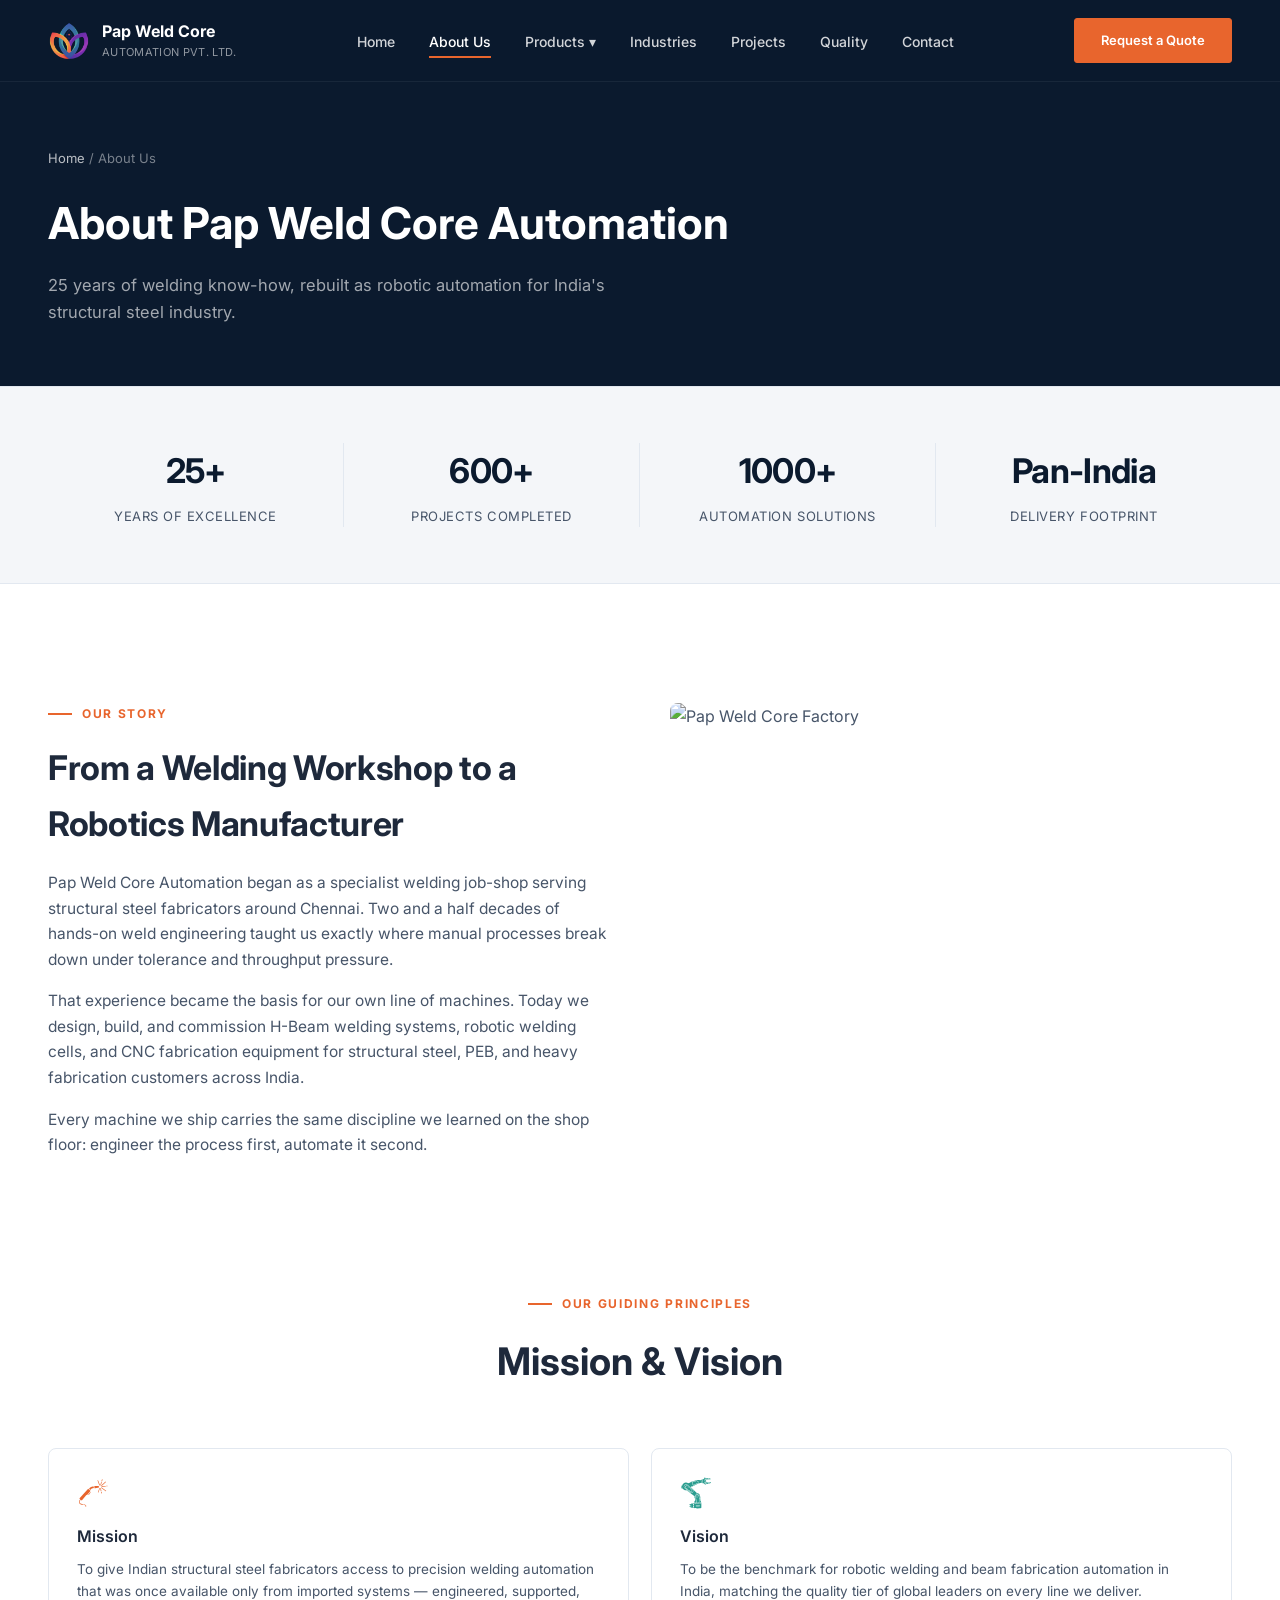
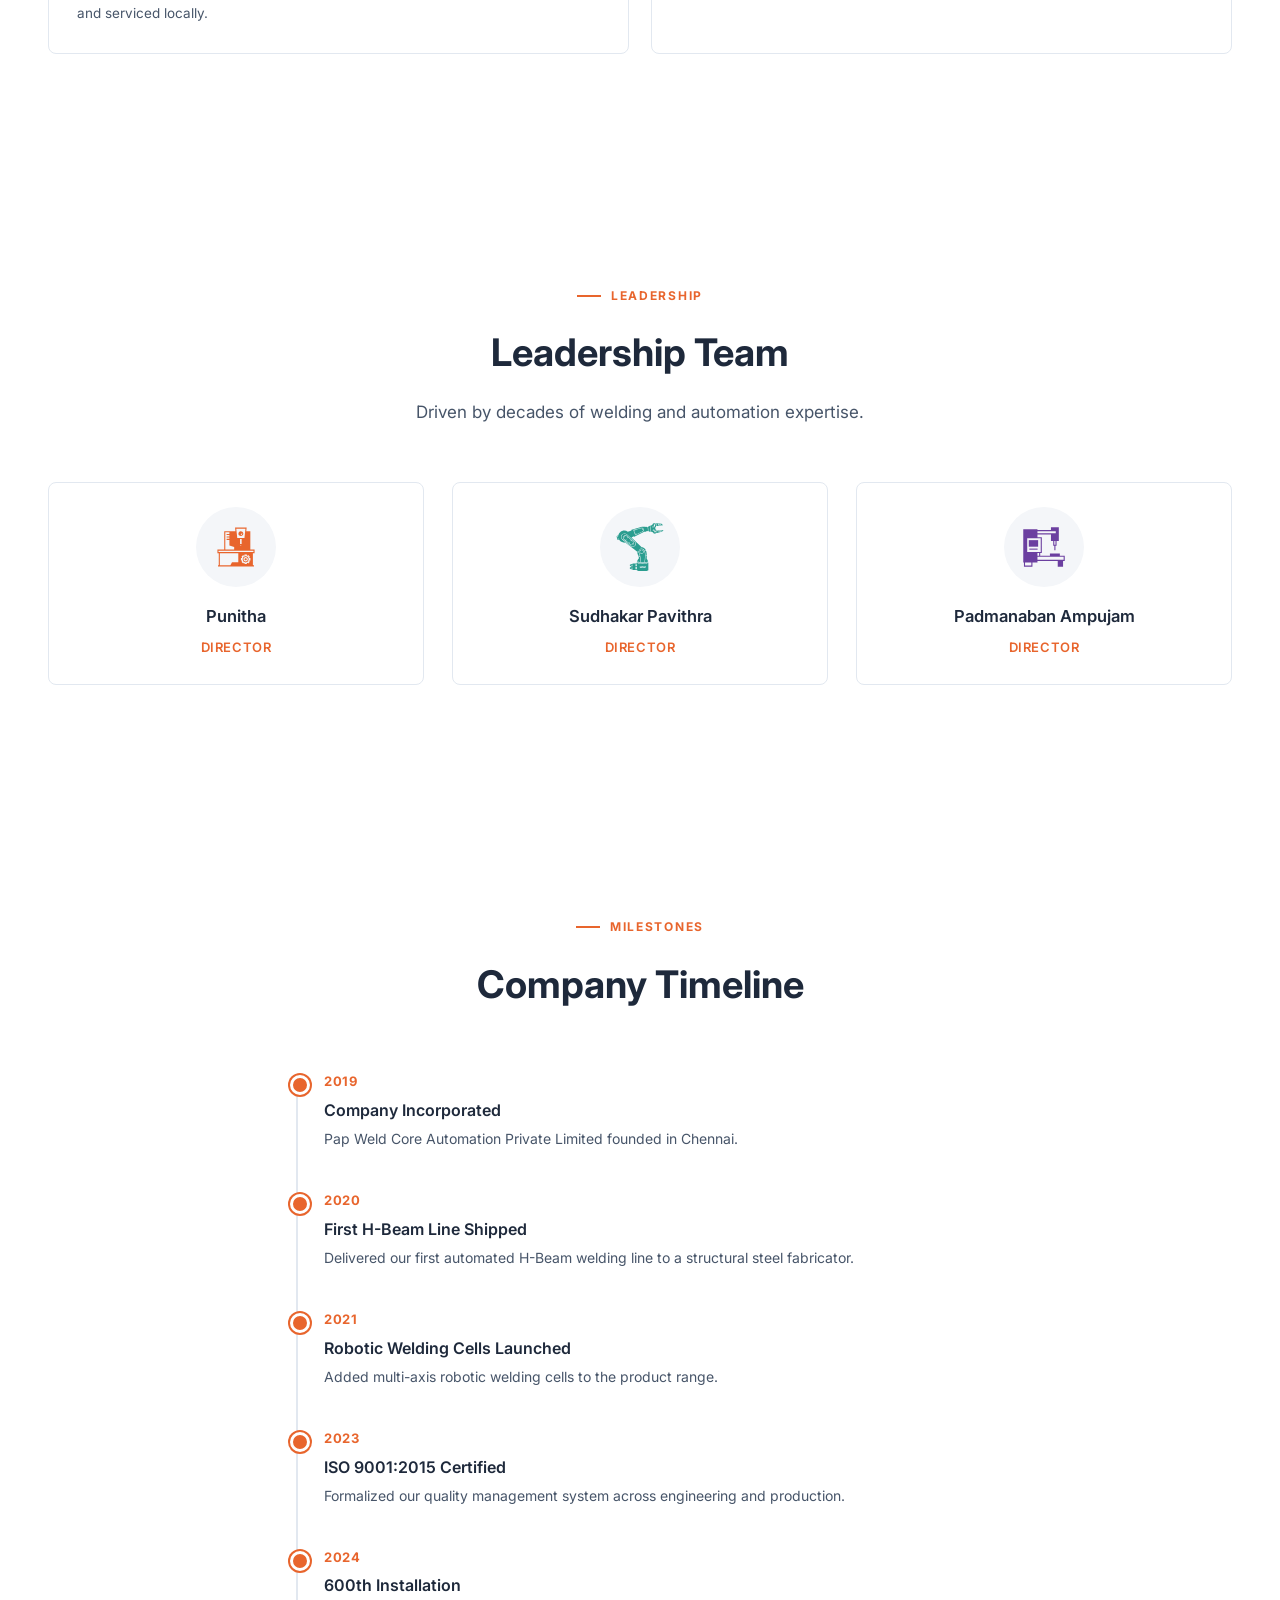
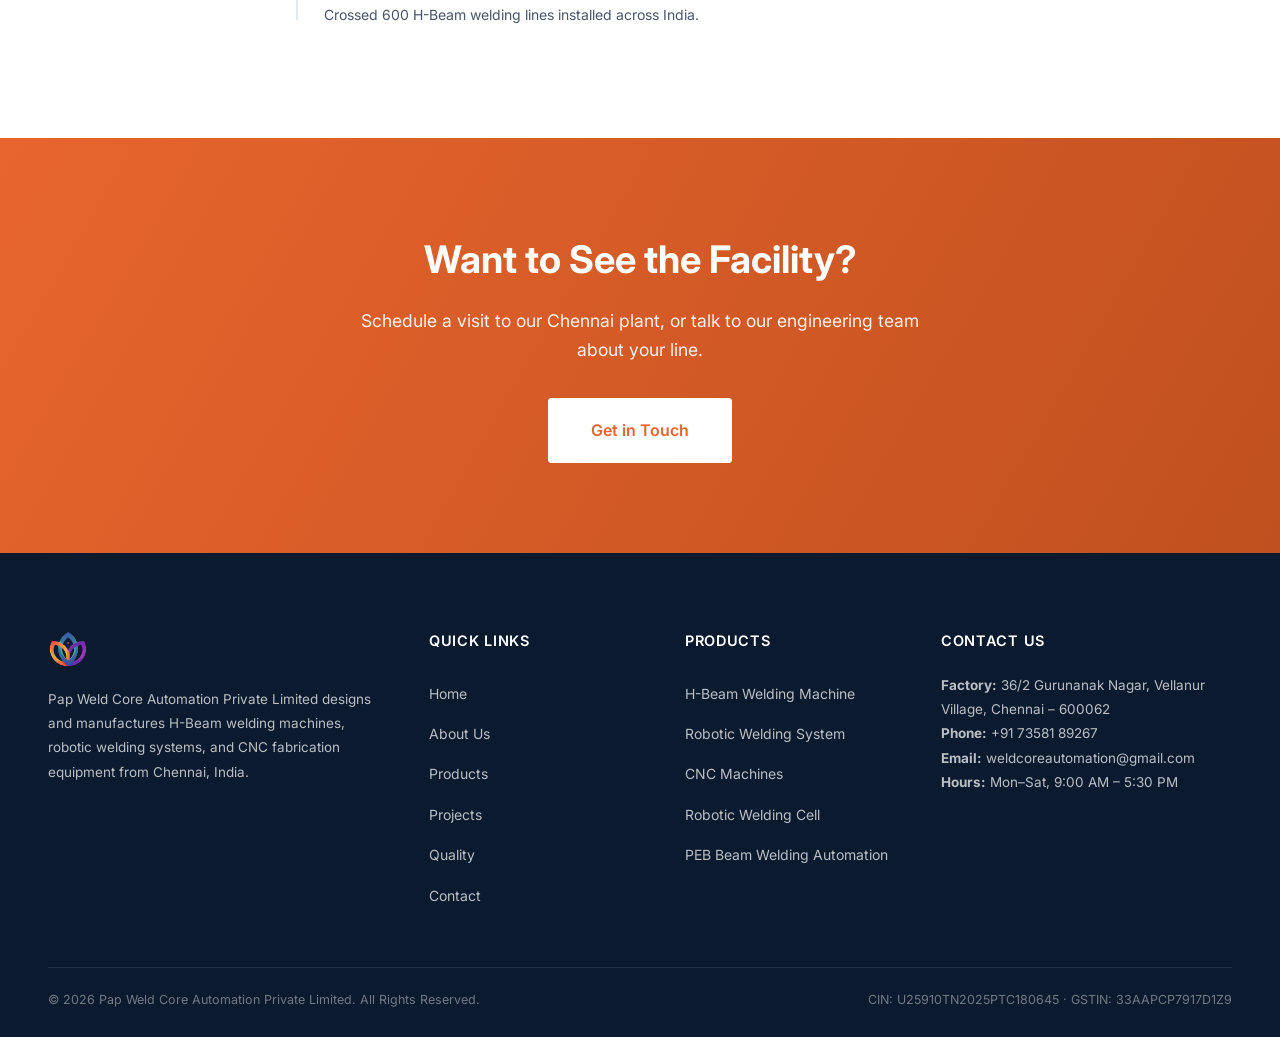
==== about.html @ 484a1bdd "Add files via upload" ====
<!DOCTYPE html>
<html lang="en">
<head>
    <meta charset="UTF-8">
    <meta name="viewport" content="width=device-width, initial-scale=1.0">
    <title>About Us | Pap Weld Core Automation</title>
    <meta name="description" content="25+ years of welding and automation engineering. Learn about Pap Weld Core Automation's story, leadership, and manufacturing facility in Chennai.">
    <link rel="icon" type="image/x-icon" href="images/favicon/favicon.ico">
    <link rel="stylesheet" href="css/style.css">
    <link rel="preconnect" href="https://fonts.googleapis.com">
    <link rel="preconnect" href="https://fonts.gstatic.com" crossorigin>
    <link href="https://fonts.googleapis.com/css2?family=Inter:wght@400;500;600;700;800&amp;display=swap" rel="stylesheet">
</head>
<body>

<!-- ===== HEADER ===== -->
<header id="header" class="header">
    <div class="container header-wrapper">
        <a href="index.html" class="logo">
            <img src="images/logo/logo-main.png" alt="Pap Weld Core Automation">
            <span class="logo-text">
                <span class="name">Pap Weld Core</span>
                <span class="sub">AUTOMATION PVT. LTD.</span>
            </span>
        </a>
        <nav class="nav">
            <ul class="nav-list">
                <li><a href="index.html" class="nav-link">Home</a></li>
                <li><a href="about.html" class="nav-link active">About Us</a></li>
                <li class="dropdown">
                    <a href="products.html" class="nav-link">Products ▾</a>
                    <ul class="dropdown-menu">
                        <li><a href="products.html#h-beam">H-Beam Welding Machine</a></li>
                        <li><a href="products.html#robotic">Robotic Welding System</a></li>
                        <li><a href="products.html#cnc">CNC Machines</a></li>
                        <li><a href="products.html#robotic-cell">Robotic Welding Cell</a></li>
                        <li><a href="products.html#peb">PEB Beam Welding Automation</a></li>
                        <li><a href="products.html#drilling">CNC Plate Drilling Machine</a></li>
                        <li><a href="products.html#beam-line">Beam Welding Line</a></li>
                    </ul>
                </li>
                <li><a href="industries.html" class="nav-link">Industries</a></li>
                <li><a href="projects.html" class="nav-link">Projects</a></li>
                <li><a href="quality.html" class="nav-link">Quality</a></li>
                <li><a href="contact.html" class="nav-link">Contact</a></li>
            </ul>
        </nav>
        <div class="header-cta">
            <a href="contact.html" class="btn btn-primary">Request a Quote</a>
        </div>
        <button class="hamburger" id="hamburger" aria-label="Toggle menu">
            <span></span><span></span><span></span>
        </button>
    </div>
</header>

<!-- ===== PAGE HEADER ===== -->
<section class="page-header">
    <div class="container">
        <div class="breadcrumb"><a href="index.html">Home</a> / About Us</div>
        <h1>About Pap Weld Core Automation</h1>
        <p>25 years of welding know-how, rebuilt as robotic automation for India's structural steel industry.</p>
    </div>
</section>

<!-- ===== STAT STRIP ===== -->
<section class="stat-strip">
    <div class="container stat-strip-grid">
        <div class="stat-strip-item">
            <div class="num"><span data-count="25" data-suffix="+">0</span></div>
            <div class="lbl">Years of Excellence</div>
        </div>
        <div class="stat-strip-item">
            <div class="num"><span data-count="600" data-suffix="+">0</span></div>
            <div class="lbl">Projects Completed</div>
        </div>
        <div class="stat-strip-item">
            <div class="num"><span data-count="1000" data-suffix="+">0</span></div>
            <div class="lbl">Automation Solutions</div>
        </div>
        <div class="stat-strip-item">
            <div class="num">Pan-India</div>
            <div class="lbl">Delivery Footprint</div>
        </div>
    </div>
</section>

<!-- ===== OUR STORY ===== -->
<section class="difference" style="padding-bottom:0;">
    <div class="container story-wrapper">
        <div class="story-content">
            <div class="eyebrow">Our Story</div>
            <h2>From a Welding Workshop to a Robotics Manufacturer</h2>
            <p>Pap Weld Core Automation began as a specialist welding job-shop serving structural steel fabricators around Chennai. Two and a half decades of hands-on weld engineering taught us exactly where manual processes break down under tolerance and throughput pressure.</p>
            <p>That experience became the basis for our own line of machines. Today we design, build, and commission H-Beam welding systems, robotic welding cells, and CNC fabrication equipment for structural steel, PEB, and heavy fabrication customers across India.</p>
            <p>Every machine we ship carries the same discipline we learned on the shop floor: engineer the process first, automate it second.</p>
        </div>
        <div class="story-visual">
            <img src="images/banners/factory-image.jpg" alt="Pap Weld Core Factory" loading="lazy">
        </div>
    </div>
</section>

<!-- ===== MISSION & VISION ===== -->
<section class="difference">
    <div class="container">
        <div class="section-header center">
            <div class="eyebrow" style="justify-content:center;">Our Guiding Principles</div>
            <h2 class="section-title">Mission &amp; Vision</h2>
        </div>
        <div class="mv-grid">
            <div class="mv-card">
                <span class="icon--welding" style="color:var(--orange); width:32px; height:32px; display:block; margin-bottom:14px;"></span>
                <h4>Mission</h4>
                <p>To give Indian structural steel fabricators access to precision welding automation that was once available only from imported systems — engineered, supported, and serviced locally.</p>
            </div>
            <div class="mv-card">
                <span class="icon--robotic" style="color:var(--teal); width:32px; height:32px; display:block; margin-bottom:14px;"></span>
                <h4>Vision</h4>
                <p>To be the benchmark for robotic welding and beam fabrication automation in India, matching the quality tier of global leaders on every line we deliver.</p>
            </div>
        </div>
    </div>
</section>

<!-- ===== LEADERSHIP TEAM ===== -->
<section class="capabilities" style="background:var(--white);">
    <div class="container">
        <div class="section-header center">
            <div class="eyebrow" style="justify-content:center;">Leadership</div>
            <h2 class="section-title">Leadership Team</h2>
            <p class="section-subtitle">Driven by decades of welding and automation expertise.</p>
        </div>
        <div class="team-grid">
            <div class="team-card">
                <div class="team-avatar">
                    <span class="icon--fabrication" style="color:var(--orange); width:50px; height:50px;"></span>
                </div>
                <h4>Punitha</h4>
                <span>Director</span>
            </div>
            <div class="team-card">
                <div class="team-avatar">
                    <span class="icon--robotic" style="color:var(--teal); width:50px; height:50px;"></span>
                </div>
                <h4>Sudhakar Pavithra</h4>
                <span>Director</span>
            </div>
            <div class="team-card">
                <div class="team-avatar">
                    <span class="icon--cnc" style="color:var(--amethyst); width:50px; height:50px;"></span>
                </div>
                <h4>Padmanaban Ampujam</h4>
                <span>Director</span>
            </div>
        </div>
    </div>
</section>

<!-- ===== TIMELINE ===== -->
<section class="difference">
    <div class="container">
        <div class="section-header center">
            <div class="eyebrow" style="justify-content:center;">Milestones</div>
            <h2 class="section-title">Company Timeline</h2>
        </div>
        <div class="timeline">
            <div class="timeline-item">
                <div class="year">2019</div>
                <h4>Company Incorporated</h4>
                <p>Pap Weld Core Automation Private Limited founded in Chennai.</p>
            </div>
            <div class="timeline-item">
                <div class="year">2020</div>
                <h4>First H-Beam Line Shipped</h4>
                <p>Delivered our first automated H-Beam welding line to a structural steel fabricator.</p>
            </div>
            <div class="timeline-item">
                <div class="year">2021</div>
                <h4>Robotic Welding Cells Launched</h4>
                <p>Added multi-axis robotic welding cells to the product range.</p>
            </div>
            <div class="timeline-item">
                <div class="year">2023</div>
                <h4>ISO 9001:2015 Certified</h4>
                <p>Formalized our quality management system across engineering and production.</p>
            </div>
            <div class="timeline-item">
                <div class="year">2024</div>
                <h4>600th Installation</h4>
                <p>Crossed 600 H-Beam welding lines installed across India.</p>
            </div>
        </div>
    </div>
</section>

<!-- ===== CTA / RFQ ===== -->
<section class="rfq-cta">
    <div class="container">
        <h2>Want to See the Facility?</h2>
        <p>Schedule a visit to our Chennai plant, or talk to our engineering team about your line.</p>
        <a href="contact.html" class="btn btn-primary btn-large">Get in Touch</a>
    </div>
</section>

<!-- ===== FOOTER ===== -->
<footer class="footer">
    <div class="container">
        <div class="footer-grid">
            <div class="footer-col">
                <a href="index.html" class="logo">
                    <img src="images/logo/logo-white.png" alt="Pap Weld Core Automation">
                </a>
                <p>Pap Weld Core Automation Private Limited designs and manufactures H-Beam welding machines, robotic welding systems, and CNC fabrication equipment from Chennai, India.</p>
            </div>
            <div class="footer-col">
                <h4>Quick Links</h4>
                <ul>
                    <li><a href="index.html">Home</a></li>
                    <li><a href="about.html">About Us</a></li>
                    <li><a href="products.html">Products</a></li>
                    <li><a href="projects.html">Projects</a></li>
                    <li><a href="quality.html">Quality</a></li>
                    <li><a href="contact.html">Contact</a></li>
                </ul>
            </div>
            <div class="footer-col">
                <h4>Products</h4>
                <ul>
                    <li><a href="products.html#h-beam">H-Beam Welding Machine</a></li>
                    <li><a href="products.html#robotic">Robotic Welding System</a></li>
                    <li><a href="products.html#cnc">CNC Machines</a></li>
                    <li><a href="products.html#robotic-cell">Robotic Welding Cell</a></li>
                    <li><a href="products.html#peb">PEB Beam Welding Automation</a></li>
                </ul>
            </div>
            <div class="footer-col">
                <h4>Contact Us</h4>
                <p><strong>Factory:</strong> 36/2 Gurunanak Nagar, Vellanur Village, Chennai – 600062</p>
                <p><strong>Phone:</strong> <a href="tel:+917358189267">+91 73581 89267</a></p>
                <p><strong>Email:</strong> <a href="mailto:weldcoreautomation@gmail.com">weldcoreautomation@gmail.com</a></p>
                <p><strong>Hours:</strong> Mon–Sat, 9:00 AM – 5:30 PM</p>
            </div>
        </div>
        <div class="footer-bottom">
            <p>© 2026 Pap Weld Core Automation Private Limited. All Rights Reserved.</p>
            <p>CIN: U25910TN2025PTC180645 · GSTIN: 33AAPCP7917D1Z9</p>
        </div>
    </div>
</footer>

<script src="js/main.js"></script>
</body>
</html>
---- css/style.css ----
/* ================================================================
   PAP WELD CORE AUTOMATION — BRAND STYLESHEET
   Palette: Deep Industrial Navy / Trust Blue / Arc Flame Orange /
            Precision Teal / Royal Amethyst
   ================================================================ */

* { margin: 0; padding: 0; box-sizing: border-box; }

:root {
    --navy:        #0B1A2E;
    --navy-2:      #0F2340;
    --blue:        #1A4A8C;
    --orange:      #E8652D;
    --orange-dim:  #C0501F;
    --teal:        #2A9D8F;
    --amethyst:    #6B3FA0;

    --white:       #FFFFFF;
    --gray-light:  #F4F6F9;
    --gray:        #475569;
    --gray-dark:   #1E293B;
    --border:      #E2E8F0;

    --font: 'Inter', -apple-system, sans-serif;
    --container: 1240px;
    --section-y: 112px;

    --shadow-sm: 0 2px 10px rgba(11,26,46,0.06);
    --shadow-md: 0 16px 48px rgba(11,26,46,0.10);
    --shadow-lg: 0 30px 80px rgba(11,26,46,0.20);

    --ease: cubic-bezier(.22,.61,.36,1);
}

html { scroll-behavior: smooth; scroll-padding-top: 100px; }

body {
    font-family: var(--font);
    color: var(--gray);
    background: var(--white);
    line-height: 1.65;
    -webkit-font-smoothing: antialiased;
}

a { text-decoration: none; color: inherit; }
ul { list-style: none; }
img { max-width: 100%; height: auto; display: block; }
button { font-family: inherit; }

.container { max-width: var(--container); margin: 0 auto; padding: 0 28px; }

/* ----- EYEBROW ----- */
.eyebrow {
    display: inline-flex;
    align-items: center;
    gap: 10px;
    font-size: 12px;
    font-weight: 700;
    letter-spacing: 0.14em;
    text-transform: uppercase;
    color: var(--orange);
    margin-bottom: 16px;
}
.eyebrow::before {
    content: '';
    width: 24px;
    height: 2px;
    background: var(--orange);
}

/* ----- BUTTONS ----- */
.btn {
    display: inline-flex;
    align-items: center;
    justify-content: center;
    gap: 8px;
    padding: 15px 34px;
    border-radius: 3px;
    font-weight: 600;
    font-size: 14.5px;
    cursor: pointer;
    transition: all .25s var(--ease);
    text-align: center;
    border: 1.5px solid transparent;
    white-space: nowrap;
}
.btn-primary { background: var(--orange); color: var(--white); border-color: var(--orange); }
.btn-primary:hover { background: var(--orange-dim); border-color: var(--orange-dim); }

.btn-secondary { background: transparent; color: var(--white); border-color: rgba(255,255,255,0.4); }
.btn-secondary:hover { background: rgba(255,255,255,0.08); border-color: var(--white); }

.btn-outline { background: transparent; color: var(--blue); border-color: var(--border); }
.btn-outline:hover { border-color: var(--blue); background: var(--gray-light); }

.btn-large { padding: 18px 42px; font-size: 16px; }
.btn-small { padding: 10px 22px; font-size: 13px; }

/* ----- HEADER ----- */
.header {
    background: rgba(11,26,46,0.92);
    backdrop-filter: blur(10px);
    padding: 18px 0;
    position: fixed;
    top: 0; left: 0; right: 0;
    z-index: 1000;
    transition: all .3s var(--ease);
    border-bottom: 1px solid rgba(255,255,255,0.06);
}
.header.scrolled { padding: 11px 0; box-shadow: 0 6px 30px rgba(0,0,0,0.28); }

.header-wrapper { display: flex; align-items: center; justify-content: space-between; gap: 24px; }

.logo { display: flex; align-items: center; gap: 12px; }
.logo img { height: 42px; width: auto; }
.logo-text { color: var(--white); line-height: 1.2; }
.logo-text .name { font-weight: 700; font-size: 16px; display: block; }
.logo-text .sub { font-size: 11px; color: rgba(255,255,255,0.55); letter-spacing: .03em; }

.nav-list { display: flex; align-items: center; gap: 34px; }
.nav-link {
    color: rgba(255,255,255,0.82);
    font-weight: 500;
    font-size: 14px;
    padding: 6px 0;
    position: relative;
    transition: color .25s ease;
}
.nav-link:hover, .nav-link.active { color: var(--white); }
.nav-link::after {
    content: '';
    position: absolute; bottom: -2px; left: 0;
    width: 0; height: 2px;
    background: var(--orange);
    transition: width .25s var(--ease);
}
.nav-link:hover::after, .nav-link.active::after { width: 100%; }

.dropdown { position: relative; }
.dropdown-menu {
    position: absolute; top: calc(100% + 14px); left: -18px;
    background: var(--white);
    padding: 10px 0;
    min-width: 250px;
    border-radius: 6px;
    box-shadow: var(--shadow-lg);
    opacity: 0; visibility: hidden; transform: translateY(8px);
    transition: all .25s var(--ease);
}
.dropdown:hover .dropdown-menu { opacity: 1; visibility: visible; transform: translateY(0); }
.dropdown-menu li a {
    display: block; padding: 10px 22px;
    color: var(--gray-dark); font-size: 14px; font-weight: 500;
    transition: all .2s ease;
    border-left: 2px solid transparent;
}
.dropdown-menu li a:hover { background: var(--gray-light); color: var(--blue); border-left-color: var(--orange); }

.header-cta .btn { padding: 11px 26px; font-size: 13px; }

.hamburger {
    display: none; flex-direction: column; gap: 5px;
    background: none; border: none; cursor: pointer; padding: 5px;
}
.hamburger span { display: block; width: 24px; height: 2px; background: var(--white); transition: all .3s ease; }
.hamburger.active span:nth-child(1) { transform: rotate(45deg) translate(5px, 6px); }
.hamburger.active span:nth-child(2) { opacity: 0; }
.hamburger.active span:nth-child(3) { transform: rotate(-45deg) translate(5px, -6px); }

/* ----- HERO ----- */
.hero {
    background: var(--navy);
    padding: 168px 0 100px;
    position: relative;
    overflow: hidden;
    isolation: isolate;
}
.hero::before {
    content: '';
    position: absolute;
    top: -20%; right: -8%;
    width: 720px; height: 720px;
    background: radial-gradient(circle, rgba(232,101,45,0.30) 0%, rgba(232,101,45,0.08) 40%, transparent 70%);
    z-index: -1;
    pointer-events: none;
}
.hero-wrapper { display: grid; grid-template-columns: 1.05fr 0.95fr; gap: 70px; align-items: center; }

.hero-title {
    font-size: 56px;
    font-weight: 700;
    color: var(--white);
    line-height: 1.08;
    margin-bottom: 24px;
}
.hero-title .highlight { color: var(--orange); }
.hero-subtitle {
    font-size: 18.5px;
    color: rgba(255,255,255,0.72);
    margin-bottom: 36px;
    max-width: 500px;
}
.hero-buttons { display: flex; gap: 16px; margin-bottom: 56px; flex-wrap: wrap; }

.hero-image img {
    border-radius: 8px;
    width: 100%;
    height: auto;
    object-fit: cover;
}

.trust-badges { display: flex; gap: 0; border-top: 1px solid rgba(255,255,255,0.12); padding-top: 32px; flex-wrap: wrap; }
.trust-item { padding-right: 40px; margin-right: 40px; border-right: 1px solid rgba(255,255,255,0.12); }
.trust-item:last-child { border-right: none; margin-right: 0; padding-right: 0; }
.trust-number { display: block; font-size: 32px; font-weight: 700; color: var(--white); }
.trust-label { font-size: 12.5px; color: rgba(255,255,255,0.5); text-transform: uppercase; letter-spacing: .05em; }

/* ----- SECTION HEADER ----- */
.section-header { max-width: 640px; margin-bottom: 56px; }
.section-header.center { margin-left: auto; margin-right: auto; text-align: center; }
.section-title { font-size: 38px; font-weight: 700; color: var(--gray-dark); margin-bottom: 14px; }
.section-subtitle { font-size: 17px; color: var(--gray); }

/* ----- CAPABILITIES ----- */
.capabilities { padding: var(--section-y) 0; background: var(--gray-light); }
.capabilities-grid { display: grid; grid-template-columns: repeat(4, 1fr); gap: 24px; }
.capability-card {
    background: var(--white);
    padding: 34px 28px;
    border-radius: 6px;
    border: 1px solid var(--border);
    border-top: 3px solid transparent;
    transition: all .3s var(--ease);
}
.capability-card:nth-child(1) { border-top-color: var(--orange); }
.capability-card:nth-child(2) { border-top-color: var(--teal); }
.capability-card:nth-child(3) { border-top-color: var(--blue); }
.capability-card:nth-child(4) { border-top-color: var(--amethyst); }
.capability-card:hover { transform: translateY(-6px); box-shadow: var(--shadow-md); }
.capability-icon {
    width: 52px; height: 52px; margin-bottom: 22px;
    display: flex; align-items: center; justify-content: center;
}
.capability-icon img { width: 35px; height: 35px; }
.capability-card h3 { font-size: 18px; color: var(--gray-dark); margin-bottom: 10px; font-weight: 600; }
.capability-card p { font-size: 14.5px; color: var(--gray); margin-bottom: 18px; }
.link-arrow { color: var(--blue); font-weight: 600; font-size: 13.5px; transition: gap .2s ease, color .2s ease; display: inline-flex; align-items: center; gap: 6px; }
.link-arrow:hover { color: var(--orange); gap: 10px; }

/* ----- DIFFERENCE ----- */
.difference { padding: var(--section-y) 0; }
.difference-wrapper { display: grid; grid-template-columns: 0.95fr 1.05fr; gap: 74px; align-items: center; }
.difference-content h2 { font-size: 38px; color: var(--gray-dark); margin-bottom: 18px; font-weight: 700; }
.difference-content > p { font-size: 16.5px; color: var(--gray); margin-bottom: 30px; }
.difference-image img { border-radius: 8px; width: 100%; height: auto; }
.difference-list { margin-bottom: 25px; }
.difference-list li { padding: 8px 0; font-size: 15px; color: var(--gray-dark); }

/* ----- PROCESS ----- */
.process { padding: var(--section-y) 0; background: var(--navy); }
.process .section-title { color: var(--white); }
.process .section-subtitle { color: rgba(255,255,255,0.6); }
.process-timeline { display: grid; grid-template-columns: repeat(6, 1fr); gap: 18px; margin-top: 20px; }
.process-step { text-align: center; position: relative; background: rgba(255,255,255,0.04); padding: 20px; border-radius: 6px; border: 1px solid rgba(255,255,255,0.06); }
.step-number {
    display: inline-flex; align-items: center; justify-content: center;
    width: 40px; height: 40px;
    border-radius: 50%;
    background: var(--orange);
    color: var(--white);
    font-weight: 700; font-size: 14px;
    margin-bottom: 12px;
}
.process-step h4 { font-size: 14px; color: var(--white); margin-bottom: 4px; font-weight: 600; }
.process-step p { font-size: 12px; color: rgba(255,255,255,0.5); }

/* ----- PRODUCTS ----- */
.products-preview { padding: var(--section-y) 0; }
.products-grid { display: grid; grid-template-columns: repeat(3, 1fr); gap: 26px; }
.product-card {
    background: var(--white);
    border: 1px solid var(--border);
    border-radius: 6px;
    overflow: hidden;
    transition: all .3s var(--ease);
}
.product-card:hover { box-shadow: var(--shadow-md); transform: translateY(-6px); }
.product-card img {
    width: 100%;
    height: 200px;
    object-fit: cover;
}
.product-card h4 { padding: 18px 20px 6px; font-size: 16px; color: var(--gray-dark); font-weight: 600; }
.product-card p { padding: 0 20px 16px; font-size: 14px; color: var(--gray); }
.card-actions { padding: 0 20px 20px; display: flex; gap: 10px; flex-wrap: wrap; }

/* ----- INDUSTRIES ----- */
.industries { padding: var(--section-y) 0; background: var(--gray-light); }
.industries-grid { display: grid; grid-template-columns: repeat(3, 1fr); gap: 24px; }
.industry-card {
    background: var(--white);
    padding: 30px 28px;
    border-radius: 6px;
    transition: all .3s var(--ease);
    border: 1px solid var(--border);
}
.industry-card:hover { transform: translateY(-4px); box-shadow: var(--shadow-md); }
.industry-card h4 { font-size: 17px; color: var(--gray-dark); margin-bottom: 10px; font-weight: 600; }
.industry-card p { font-size: 14px; color: var(--gray); margin-bottom: 16px; }

/* ----- QUALITY ----- */
.quality { padding: var(--section-y) 0; }
.quality-wrapper { display: grid; grid-template-columns: 1fr 1fr; gap: 70px; align-items: center; }
.quality-content h2 { font-size: 38px; color: var(--gray-dark); margin-bottom: 18px; font-weight: 700; }
.quality-quote { font-size: 19px; font-style: italic; color: var(--blue); margin-bottom: 34px; border-left: 3px solid var(--teal); padding-left: 20px; }
.quality-steps { display: grid; grid-template-columns: 1fr 1fr; gap: 22px; margin-bottom: 34px; }
.quality-step { display: flex; gap: 14px; align-items: flex-start; }
.quality-step span {
    display: inline-flex; align-items: center; justify-content: center;
    width: 30px; height: 30px; border-radius: 50%;
    background: var(--orange); color: var(--white); font-weight: 700; font-size: 13px; flex-shrink: 0;
}
.quality-step h4 { font-size: 14px; color: var(--gray-dark); font-weight: 600; }
.quality-step p { font-size: 12.5px; color: var(--gray); }
.quality-image img { border-radius: 8px; width: 100%; height: auto; }

/* ----- CTA / RFQ ----- */
.rfq-cta {
    padding: 90px 0; text-align: center; color: var(--white);
    background: linear-gradient(120deg, var(--orange) 0%, var(--orange-dim) 100%);
}
.rfq-cta h2 { font-size: 38px; margin-bottom: 16px; font-weight: 700; }
.rfq-cta p { font-size: 17.5px; margin-bottom: 34px; max-width: 560px; margin-left: auto; margin-right: auto; opacity: 0.92; }
.rfq-cta .btn-primary { background: var(--white); color: var(--orange); border-color: var(--white); }
.rfq-cta .btn-primary:hover { background: transparent; color: var(--white); }

/* ----- PAGE HEADER ----- */
.page-header {
    background: var(--navy);
    padding: 148px 0 60px;
}
.page-header h1 { color: var(--white); font-size: 44px; font-weight: 700; margin-bottom: 12px; }
.page-header p { color: rgba(255,255,255,0.62); font-size: 16.5px; max-width: 560px; }
.breadcrumb { font-size: 13px; color: rgba(255,255,255,0.45); margin-bottom: 18px; }
.breadcrumb a { color: rgba(255,255,255,0.72); }
.breadcrumb a:hover { color: var(--orange); }

/* ----- FOOTER ----- */
.footer { background: var(--navy); color: rgba(255,255,255,0.72); padding: 76px 0 26px; }
.footer-grid { display: grid; grid-template-columns: 1.6fr 1fr 1fr 1.4fr; gap: 48px; margin-bottom: 52px; }
.footer-col .logo img { height: 40px; margin-bottom: 18px; }
.footer-col p { font-size: 13.5px; line-height: 1.8; }
.footer-col h4 { color: var(--white); font-size: 14.5px; margin-bottom: 20px; font-weight: 600; text-transform: uppercase; letter-spacing: .05em; }
.footer-col ul li { padding: 7px 0; }
.footer-col ul li a { font-size: 14px; transition: color .2s ease; }
.footer-col ul li a:hover { color: var(--orange); }
.footer-bottom { border-top: 1px solid rgba(255,255,255,0.1); padding-top: 22px; display: flex; justify-content: space-between; flex-wrap: wrap; gap: 10px; font-size: 12.5px; color: rgba(255,255,255,0.42); }

/* ----- FORMS ----- */
.form-grid { display: grid; grid-template-columns: 1.1fr 0.9fr; gap: 56px; align-items: start; }
.form-card { background: var(--white); border: 1px solid var(--border); border-radius: 8px; padding: 40px; }
.form-row { display: grid; grid-template-columns: 1fr 1fr; gap: 18px; margin-bottom: 18px; }
.field label { display: block; font-size: 13px; font-weight: 600; color: var(--gray-dark); margin-bottom: 8px; }
.field input, .field select, .field textarea {
    width: 100%; padding: 13px 15px; border: 1.5px solid var(--border); border-radius: 4px;
    font-family: inherit; font-size: 14.5px; color: var(--gray-dark);
    background: var(--white);
}
.field input:focus, .field select:focus, .field textarea:focus { outline: none; border-color: var(--blue); }
.field textarea { resize: vertical; min-height: 120px; }

.contact-info-list { display: flex; flex-direction: column; gap: 20px; margin-bottom: 30px; }
.contact-info-item { display: flex; gap: 16px; }
.contact-info-item h4 { font-size: 14px; color: var(--gray-dark); margin-bottom: 2px; font-weight: 600; }
.contact-info-item p, .contact-info-item a { font-size: 14px; color: var(--gray); display: block; }
.map-embed { border-radius: 8px; overflow: hidden; border: 1px solid var(--border); aspect-ratio: 16/10; }
.map-embed iframe { width: 100%; height: 100%; border: 0; }

/* ----- FILTER TABS ----- */
.filter-tabs { display: flex; gap: 8px; flex-wrap: wrap; margin-bottom: 40px; }
.filter-tab {
    padding: 9px 20px; border-radius: 30px; font-size: 13.5px; font-weight: 600;
    border: 1.5px solid var(--border); color: var(--gray); cursor: pointer; transition: all .2s ease; background: var(--white);
}
.filter-tab:hover { border-color: var(--blue); color: var(--blue); }
.filter-tab.active { background: var(--navy); border-color: var(--navy); color: var(--white); }

/* ----- RESPONSIVE ----- */
@media (max-width: 1080px) {
    .capabilities-grid { grid-template-columns: repeat(2, 1fr); }
    .industries-grid { grid-template-columns: repeat(2, 1fr); }
    .process-timeline { grid-template-columns: repeat(3, 1fr); row-gap: 36px; }
    .footer-grid { grid-template-columns: 1fr 1fr; }
    .form-grid { grid-template-columns: 1fr; }
}

@media (max-width: 860px) {
    .nav-list {
        display: none; flex-direction: column; position: absolute;
        top: 100%; left: 0; right: 0; background: var(--navy);
        padding: 22px 28px; border-top: 1px solid rgba(255,255,255,0.08);
    }
    .nav-list.active { display: flex; }
    .hamburger { display: flex; }
    .header-cta { display: none; }
    .dropdown-menu { position: static; background: transparent; box-shadow: none; padding-left: 16px; opacity: 1; visibility: visible; transform: none; display: none; }
    .dropdown.active .dropdown-menu { display: block; }
    .dropdown-menu li a { color: rgba(255,255,255,0.75); padding: 8px 0; }

    .hero { padding-top: 128px; }
    .hero-wrapper { grid-template-columns: 1fr; text-align: left; }
    .hero-title { font-size: 38px; }

    .capabilities-grid { grid-template-columns: 1fr; }
    .difference-wrapper { grid-template-columns: 1fr; }
    .products-grid { grid-template-columns: 1fr; }
    .industries-grid { grid-template-columns: 1fr; }
    .quality-wrapper { grid-template-columns: 1fr; }
    .footer-grid { grid-template-columns: 1fr; gap: 36px; }
    .form-row { grid-template-columns: 1fr; }

    .section-title { font-size: 28px; }
    .page-header h1 { font-size: 32px; }
    .process-timeline { grid-template-columns: repeat(2, 1fr); }
}

@media (max-width: 480px) {
    .hero-title { font-size: 30px; }
    .trust-badges { flex-wrap: wrap; gap: 20px 0; }
    .trust-item { border-right: none; padding-right: 24px; margin-right: 24px; }
    .trust-number { font-size: 24px; }
    .btn { padding: 12px 22px; font-size: 13px; }
    :root { --section-y: 72px; }
    .quality-steps { grid-template-columns: 1fr; }
}

/* ================================================================
   ICON SYSTEM — SVG Mask Icons
   ================================================================ */

.icon--welding {
    display: inline-block;
    width: 48px;
    height: 48px;
    --svg: url("[data-uri]");
    background-color: currentColor;
    -webkit-mask-image: var(--svg);
    mask-image: var(--svg);
    -webkit-mask-repeat: no-repeat;
    mask-repeat: no-repeat;
    -webkit-mask-size: 100% 100%;
    mask-size: 100% 100%;
}

.icon--robotic {
    display: inline-block;
    width: 48px;
    height: 48px;
    --svg: url("[data-uri]");
    background-color: currentColor;
    -webkit-mask-image: var(--svg);
    mask-image: var(--svg);
    -webkit-mask-repeat: no-repeat;
    mask-repeat: no-repeat;
    -webkit-mask-size: 100% 100%;
    mask-size: 100% 100%;
}

.icon--cnc {
    display: inline-block;
    width: 48px;
    height: 48px;
    --svg: url("[data-uri]");
    background-color: currentColor;
    -webkit-mask-image: var(--svg);
    mask-image: var(--svg);
    -webkit-mask-repeat: no-repeat;
    mask-repeat: no-repeat;
    -webkit-mask-size: 100% 100%;
    mask-size: 100% 100%;
}

.icon--fabrication {
    display: inline-block;
    width: 48px;
    height: 48px;
    --svg: url("[data-uri]");
    background-color: currentColor;
    -webkit-mask-image: var(--svg);
    mask-image: var(--svg);
    -webkit-mask-repeat: no-repeat;
    mask-repeat: no-repeat;
    -webkit-mask-size: 100% 100%;
    mask-size: 100% 100%;
}

/* ===== ABOUT PAGE SPECIFIC ===== */

/* Stat Strip */
.stat-strip {
    background: var(--gray-light);
    padding: 56px 0;
    border-top: 1px solid var(--border);
    border-bottom: 1px solid var(--border);
}
.stat-strip-grid {
    display: grid;
    grid-template-columns: repeat(4, 1fr);
    text-align: center;
}
.stat-strip-item {
    border-right: 1px solid var(--border);
    padding: 0 20px;
}
.stat-strip-item:last-child {
    border-right: none;
}
.stat-strip-item .num {
    font-size: 34px;
    font-weight: 700;
    color: var(--navy);
    letter-spacing: -0.02em;
}
.stat-strip-item .lbl {
    font-size: 13px;
    color: var(--gray);
    margin-top: 6px;
    text-transform: uppercase;
    letter-spacing: .04em;
}

/* Story */
.story-wrapper {
    display: grid;
    grid-template-columns: 1fr 1fr;
    gap: 60px;
    align-items: center;
}
.story-content h2 {
    font-size: 34px;
    color: var(--gray-dark);
    font-weight: 700;
    margin-bottom: 18px;
    letter-spacing: -0.01em;
}
.story-content p {
    font-size: 15.5px;
    color: var(--gray);
    margin-bottom: 16px;
}
.story-visual img {
    border-radius: 8px;
    width: 100%;
    height: auto;
    aspect-ratio: 4/3.3;
    object-fit: cover;
}

/* Mission & Vision */
.mv-grid {
    display: grid;
    grid-template-columns: 1fr 1fr;
    gap: 22px;
    margin-top: 20px;
}
.mv-card {
    background: var(--white);
    border: 1px solid var(--border);
    border-radius: 8px;
    padding: 28px;
    transition: all .3s ease;
}
.mv-card:hover {
    box-shadow: var(--shadow-md);
    transform: translateY(-4px);
}
.mv-card h4 {
    font-size: 16px;
    color: var(--gray-dark);
    margin-bottom: 8px;
    font-weight: 600;
}
.mv-card p {
    font-size: 13.5px;
    color: var(--gray);
}

/* Team */
.team-grid {
    display: grid;
    grid-template-columns: repeat(3, 1fr);
    gap: 28px;
}
.team-card {
    text-align: center;
    padding: 24px;
    border: 1px solid var(--border);
    border-radius: 8px;
    transition: all .3s ease;
}
.team-card:hover {
    box-shadow: var(--shadow-md);
    transform: translateY(-4px);
}
.team-avatar {
    width: 80px;
    height: 80px;
    border-radius: 50%;
    margin: 0 auto 16px;
    background: var(--gray-light);
    display: flex;
    align-items: center;
    justify-content: center;
}
.team-card h4 {
    font-size: 16.5px;
    color: var(--gray-dark);
    font-weight: 600;
    margin-bottom: 3px;
}
.team-card span {
    font-size: 13px;
    color: var(--orange);
    font-weight: 600;
    text-transform: uppercase;
    letter-spacing: .04em;
}

/* Timeline */
.timeline {
    position: relative;
    padding-left: 34px;
    max-width: 700px;
    margin: 0 auto;
}
.timeline::before {
    content: '';
    position: absolute;
    left: 6px;
    top: 6px;
    bottom: 6px;
    width: 2px;
    background: var(--border);
}
.timeline-item {
    position: relative;
    padding-bottom: 40px;
}
.timeline-item:last-child {
    padding-bottom: 0;
}
.timeline-item::before {
    content: '';
    position: absolute;
    left: -34px;
    top: 4px;
    width: 14px;
    height: 14px;
    border-radius: 50%;
    background: var(--orange);
    border: 3px solid var(--white);
    box-shadow: 0 0 0 2px var(--orange);
}
.timeline-item .year {
    font-size: 13px;
    font-weight: 700;
    color: var(--orange);
    letter-spacing: .04em;
    margin-bottom: 4px;
    text-transform: uppercase;
}
.timeline-item h4 {
    font-size: 16px;
    color: var(--gray-dark);
    font-weight: 600;
    margin-bottom: 4px;
}
.timeline-item p {
    font-size: 14px;
    color: var(--gray);
}

/* Responsive */
@media (max-width: 860px) {
    .stat-strip-grid {
        grid-template-columns: repeat(2, 1fr);
        row-gap: 24px;
    }
    .stat-strip-item:nth-child(2) {
        border-right: none;
    }
    .story-wrapper {
        grid-template-columns: 1fr;
    }
    .mv-grid {
        grid-template-columns: 1fr;
    }
    .team-grid {
        grid-template-columns: 1fr;
    }
}

/* ===== PRODUCT BADGE ===== */
.product-badge {
    position: absolute;
    top: 12px;
    right: 12px;
    background: var(--orange);
    color: var(--white);
    font-size: 10px;
    font-weight: 700;
    text-transform: uppercase;
    letter-spacing: .06em;
    padding: 4px 12px;
    border-radius: 30px;
    z-index: 2;
}

.product-card {
    position: relative;
}

.product-card .product-badge:nth-child(2) {
    background: var(--teal);
}

.product-card .product-badge:nth-child(3) {
    background: var(--amethyst);
}

/* ===== PRODUCT SPECS ===== */
.product-specs {
    padding: 0 20px 12px;
    display: flex;
    gap: 16px;
    flex-wrap: wrap;
}
.product-specs span {
    font-size: 12px;
    color: var(--gray);
    background: var(--gray-light);
    padding: 3px 10px;
    border-radius: 30px;
}

/* ===== PRODUCT CARD IMAGE ===== */
.product-card img {
    width: 100%;
    height: 200px;
    object-fit: cover;
    transition: transform .5s ease;
}
.product-card:hover img {
    transform: scale(1.03);
}

/* ===== CARD ACTIONS ===== */
.card-actions {
    padding: 0 20px 20px;
    display: flex;
    gap: 10px;
    flex-wrap: wrap;
}

/* ===== FILTER TABS ===== */
.filter-tabs {
    display: flex;
    gap: 8px;
    flex-wrap: wrap;
    margin-bottom: 40px;
    justify-content: center;
}
.filter-tab {
    padding: 10px 24px;
    border-radius: 30px;
    font-size: 13.5px;
    font-weight: 600;
    border: 1.5px solid var(--border);
    color: var(--gray);
    cursor: pointer;
    transition: all .25s ease;
    background: var(--white);
}
.filter-tab:hover {
    border-color: var(--blue);
    color: var(--blue);
}
.filter-tab.active {
    background: var(--navy);
    border-color: var(--navy);
    color: var(--white);
}

/* ===== PRODUCT CARD TRANSITION ===== */
.product-card {
    transition: all .4s ease;
}
.product-card[style*="display: block"] {
    animation: fadeInUp .5s ease forwards;
}

@keyframes fadeInUp {
    from {
        opacity: 0;
        transform: translateY(20px);
    }
    to {
        opacity: 1;
        transform: translateY(0);
    }
}

/* ===== RESPONSIVE ===== */
@media (max-width: 860px) {
    .product-card img {
        height: 160px;
    }
    .filter-tabs {
        gap: 6px;
    }
    .filter-tab {
        padding: 8px 16px;
        font-size: 12px;
    }
}

/* ===== INDUSTRY CARD ===== */
.industry-card {
    background: var(--white);
    padding: 32px 28px;
    border-radius: 8px;
    transition: all .3s ease;
    border: 1px solid var(--border);
    position: relative;
    overflow: hidden;
}

.industry-card::before {
    content: '';
    position: absolute;
    top: 0;
    left: 0;
    right: 0;
    height: 3px;
    background: var(--orange);
    opacity: 0;
    transition: opacity .3s ease;
}

.industry-card:hover::before {
    opacity: 1;
}

.industry-card:hover {
    transform: translateY(-6px);
    box-shadow: var(--shadow-md);
}

/* Individual card accent colors */
.industry-card:nth-child(1)::before { background: var(--orange); }
.industry-card:nth-child(2)::before { background: var(--teal); }
.industry-card:nth-child(3)::before { background: var(--amethyst); }
.industry-card:nth-child(4)::before { background: var(--blue); }
.industry-card:nth-child(5)::before { background: var(--orange); }
.industry-card:nth-child(6)::before { background: var(--blue); }

.industry-icon {
    width: 60px;
    height: 60px;
    border-radius: 12px;
    background: var(--gray-light);
    display: flex;
    align-items: center;
    justify-content: center;
    margin-bottom: 16px;
}

.industry-tag {
    display: inline-block;
    font-size: 10px;
    font-weight: 700;
    text-transform: uppercase;
    letter-spacing: .08em;
    color: var(--orange);
    background: rgba(232, 101, 45, 0.1);
    padding: 3px 12px;
    border-radius: 30px;
    margin-bottom: 12px;
}

.industry-card h4 {
    font-size: 18px;
    color: var(--gray-dark);
    font-weight: 700;
    margin-bottom: 10px;
}

.industry-card p {
    font-size: 14px;
    color: var(--gray);
    margin-bottom: 16px;
    line-height: 1.7;
}

.industry-stats {
    display: flex;
    gap: 16px;
    flex-wrap: wrap;
    margin-bottom: 18px;
}

.industry-stats span {
    font-size: 12px;
    color: var(--gray);
    background: var(--gray-light);
    padding: 4px 12px;
    border-radius: 30px;
}

/* ===== CASE STUDY CARD ===== */
.case-card {
    background: var(--white);
    border: 1px solid var(--border);
    border-radius: 8px;
    overflow: hidden;
    transition: all .3s ease;
}

.case-card:hover {
    transform: translateY(-6px);
    box-shadow: var(--shadow-md);
}

.case-image {
    height: 200px;
    overflow: hidden;
}

.case-image img {
    width: 100%;
    height: 100%;
    object-fit: cover;
    transition: transform .5s ease;
}

.case-card:hover .case-image img {
    transform: scale(1.05);
}

.case-body {
    padding: 24px;
}

.case-tag {
    display: inline-block;
    font-size: 10px;
    font-weight: 700;
    text-transform: uppercase;
    letter-spacing: .06em;
    color: var(--teal);
    background: rgba(42, 157, 143, 0.1);
    padding: 4px 12px;
    border-radius: 30px;
    margin-bottom: 12px;
}

.case-body h4 {
    font-size: 17px;
    color: var(--gray-dark);
    font-weight: 600;
    margin-bottom: 10px;
}

.case-body p {
    font-size: 14px;
    color: var(--gray);
    margin-bottom: 16px;
    line-height: 1.6;
}

/* ===== RESPONSIVE ===== */
@media (max-width: 860px) {
    .industries-grid {
        grid-template-columns: 1fr;
    }
    .industry-card {
        padding: 24px 20px;
    }
    .case-image {
        height: 160px;
    }
}

/* ===== PROJECTS GRID ===== */
.projects-grid {
    display: grid;
    grid-template-columns: repeat(3, 1fr);
    gap: 30px;
}

/* ===== PROJECT CARD ===== */
.project-card {
    background: var(--white);
    border: 1px solid var(--border);
    border-radius: 8px;
    overflow: hidden;
    transition: all .3s ease;
}

.project-card:hover {
    transform: translateY(-6px);
    box-shadow: var(--shadow-md);
}

.project-image {
    position: relative;
    height: 220px;
    overflow: hidden;
}

.project-image img {
    width: 100%;
    height: 100%;
    object-fit: cover;
    transition: transform .5s ease;
}

.project-card:hover .project-image img {
    transform: scale(1.05);
}

.project-overlay {
    position: absolute;
    top: 12px;
    right: 12px;
}

.project-category {
    display: inline-block;
    font-size: 10px;
    font-weight: 700;
    text-transform: uppercase;
    letter-spacing: .06em;
    color: var(--white);
    background: var(--orange);
    padding: 4px 14px;
    border-radius: 30px;
}

.project-card:nth-child(2) .project-category { background: var(--teal); }
.project-card:nth-child(3) .project-category { background: var(--amethyst); }
.project-card:nth-child(4) .project-category { background: var(--blue); }
.project-card:nth-child(5) .project-category { background: var(--teal); }
.project-card:nth-child(6) .project-category { background: var(--blue); }

.project-body {
    padding: 24px 22px 26px;
}

.project-body h4 {
    font-size: 17px;
    color: var(--gray-dark);
    font-weight: 600;
    margin-bottom: 8px;
}

.project-body p {
    font-size: 14px;
    color: var(--gray);
    margin-bottom: 16px;
    line-height: 1.6;
}

.project-stats {
    display: flex;
    gap: 12px;
    flex-wrap: wrap;
    margin-bottom: 18px;
}

.project-stats span {
    font-size: 12px;
    color: var(--gray);
    background: var(--gray-light);
    padding: 4px 14px;
    border-radius: 30px;
}

/* ===== RESPONSIVE ===== */
@media (max-width: 1024px) {
    .projects-grid {
        grid-template-columns: repeat(2, 1fr);
    }
}

@media (max-width: 860px) {
    .projects-grid {
        grid-template-columns: 1fr;
    }
    .project-image {
        height: 180px;
    }
    .filter-tabs {
        justify-content: center;
    }
}

/* ===== QUALITY GRID ===== */
.quality-grid {
    display: grid;
    grid-template-columns: repeat(4, 1fr);
    gap: 24px;
    margin-top: 20px;
}

.quality-step-card {
    background: var(--white);
    border: 1px solid var(--border);
    border-radius: 8px;
    padding: 30px 24px;
    text-align: center;
    transition: all .3s ease;
    position: relative;
}

.quality-step-card:hover {
    transform: translateY(-6px);
    box-shadow: var(--shadow-md);
}

.quality-step-card:nth-child(1) { border-top: 3px solid var(--orange); }
.quality-step-card:nth-child(2) { border-top: 3px solid var(--teal); }
.quality-step-card:nth-child(3) { border-top: 3px solid var(--blue); }
.quality-step-card:nth-child(4) { border-top: 3px solid var(--amethyst); }

.step-number-large {
    font-size: 36px;
    font-weight: 800;
    color: var(--gray-light);
    margin-bottom: 10px;
    letter-spacing: -0.02em;
}

.step-icon {
    width: 56px;
    height: 56px;
    margin: 0 auto 14px;
    background: var(--gray-light);
    border-radius: 50%;
    display: flex;
    align-items: center;
    justify-content: center;
}

.quality-step-card h4 {
    font-size: 16px;
    color: var(--gray-dark);
    font-weight: 600;
    margin-bottom: 8px;
}

.quality-step-card p {
    font-size: 13.5px;
    color: var(--gray);
    margin-bottom: 14px;
    line-height: 1.6;
}

.step-detail {
    display: flex;
    gap: 8px;
    flex-wrap: wrap;
    justify-content: center;
}

.step-detail span {
    font-size: 11px;
    color: var(--gray);
    background: var(--gray-light);
    padding: 3px 12px;
    border-radius: 30px;
}

/* ===== CERT GRID ===== */
.cert-grid {
    display: grid;
    grid-template-columns: repeat(4, 1fr);
    gap: 24px;
}

.cert-card {
    background: var(--white);
    border: 1px solid var(--border);
    border-radius: 8px;
    padding: 30px 24px;
    text-align: center;
    transition: all .3s ease;
}

.cert-card:hover {
    transform: translateY(-4px);
    box-shadow: var(--shadow-md);
}

.cert-icon {
    font-size: 28px;
    font-weight: 800;
    color: var(--orange);
    margin-bottom: 12px;
}

.cert-card h5 {
    font-size: 14px;
    color: var(--gray-dark);
    font-weight: 600;
    margin-bottom: 6px;
}

.cert-card p {
    font-size: 12.5px;
    color: var(--gray);
}

/* ===== TESTING GRID ===== */
.testing-grid {
    display: grid;
    grid-template-columns: repeat(3, 1fr);
    gap: 24px;
    margin-top: 20px;
}

.testing-card {
    background: var(--white);
    border: 1px solid var(--border);
    border-radius: 8px;
    padding: 30px 24px;
    text-align: center;
    transition: all .3s ease;
}

.testing-card:hover {
    transform: translateY(-4px);
    box-shadow: var(--shadow-md);
}

.testing-icon {
    width: 64px;
    height: 64px;
    margin: 0 auto 14px;
    background: var(--gray-light);
    border-radius: 50%;
    display: flex;
    align-items: center;
    justify-content: center;
}

.testing-card h4 {
    font-size: 16px;
    color: var(--gray-dark);
    font-weight: 600;
    margin-bottom: 6px;
}

.testing-card p {
    font-size: 13.5px;
    color: var(--gray);
}

/* ===== RESPONSIVE ===== */
@media (max-width: 1024px) {
    .quality-grid {
        grid-template-columns: repeat(2, 1fr);
    }
    .cert-grid {
        grid-template-columns: repeat(2, 1fr);
    }
    .testing-grid {
        grid-template-columns: repeat(2, 1fr);
    }
}

@media (max-width: 860px) {
    .quality-grid {
        grid-template-columns: 1fr;
    }
    .cert-grid {
        grid-template-columns: 1fr;
    }
    .testing-grid {
        grid-template-columns: 1fr;
    }
    .page-header h1 {
        font-size: 28px;
    }
}

/* ===== CONTACT PAGE ===== */
.contact-section {
    padding: var(--section-y) 0;
}

.contact-wrapper {
    display: grid;
    grid-template-columns: 1.1fr 0.9fr;
    gap: 50px;
    align-items: start;
}

/* ===== CONTACT FORM ===== */
.contact-form-wrapper {
    background: var(--white);
    border: 1px solid var(--border);
    border-radius: 8px;
    padding: 40px;
    box-shadow: var(--shadow-sm);
}

.form-header {
    margin-bottom: 28px;
}

.form-header h2 {
    font-size: 24px;
    color: var(--gray-dark);
    font-weight: 700;
    margin-bottom: 6px;
}

.form-header p {
    font-size: 14px;
    color: var(--gray);
}

.contact-form .form-row {
    display: grid;
    grid-template-columns: 1fr 1fr;
    gap: 16px;
    margin-bottom: 16px;
}

.contact-form .field {
    margin-bottom: 16px;
}

.contact-form .field label {
    display: block;
    font-size: 13px;
    font-weight: 600;
    color: var(--gray-dark);
    margin-bottom: 6px;
}

.contact-form .field .required {
    color: var(--orange);
}

.contact-form .field input,
.contact-form .field select,
.contact-form .field textarea {
    width: 100%;
    padding: 12px 14px;
    border: 1.5px solid var(--border);
    border-radius: 4px;
    font-family: inherit;
    font-size: 14px;
    color: var(--gray-dark);
    background: var(--white);
    transition: border-color .25s ease;
}

.contact-form .field input:focus,
.contact-form .field select:focus,
.contact-form .field textarea:focus {
    outline: none;
    border-color: var(--blue);
}

.contact-form .field textarea {
    resize: vertical;
    min-height: 120px;
}

.btn-block {
    width: 100%;
    justify-content: center;
}

.form-status {
    font-size: 14px;
    font-weight: 500;
    margin-top: 14px;
    min-height: 20px;
}
.form-status-success { color: var(--teal); }
.form-status-error { color: var(--orange); }

/* ===== CONTACT INFO ===== */
.contact-info-wrapper {
    display: flex;
    flex-direction: column;
    gap: 24px;
}

.contact-info-list {
    display: flex;
    flex-direction: column;
    gap: 16px;
}

.contact-info-item {
    display: flex;
    gap: 14px;
    align-items: flex-start;
    padding: 16px 18px;
    background: var(--white);
    border: 1px solid var(--border);
    border-radius: 6px;
    transition: all .25s ease;
}

.contact-info-item:hover {
    border-color: var(--blue);
    box-shadow: var(--shadow-sm);
}

.contact-info-icon {
    width: 40px;
    height: 40px;
    border-radius: 8px;
    background: var(--gray-light);
    display: flex;
    align-items: center;
    justify-content: center;
    flex-shrink: 0;
}

.contact-info-item h4 {
    font-size: 13px;
    color: var(--gray-dark);
    font-weight: 600;
    margin-bottom: 2px;
    text-transform: uppercase;
    letter-spacing: .04em;
}

.contact-info-item p,
.contact-info-item a {
    font-size: 14px;
    color: var(--gray);
    display: block;
    line-height: 1.5;
}

.contact-info-item a:hover {
    color: var(--orange);
}

/* ===== MAP ===== */
.map-container {
    border-radius: 8px;
    overflow: hidden;
    border: 1px solid var(--border);
}

/* ===== RESPONSIVE ===== */
@media (max-width: 1024px) {
    .contact-wrapper {
        grid-template-columns: 1fr;
        gap: 40px;
    }
    .contact-form-wrapper {
        padding: 30px;
    }
}

@media (max-width: 860px) {
    .contact-form .form-row {
        grid-template-columns: 1fr;
        gap: 0;
    }
    .contact-form-wrapper {
        padding: 20px;
    }
    .contact-info-item {
        padding: 14px 16px;
    }
}

@media (max-width: 480px) {
    .contact-form-wrapper {
        padding: 16px;
    }
    .contact-info-item {
        padding: 12px 14px;
    }
}

/* ===== PRODUCT DETAIL SECTION ===== */
.product-detail-section {
    padding: 40px 0 60px;
}

.product-detail-wrapper {
    display: grid;
    grid-template-columns: 0.5fr 0.5fr;
    gap: 50px;
    align-items: start;
}

/* ===== PRODUCT MEDIA ===== */
.product-detail-media {
    display: flex;
    flex-direction: column;
    gap: 14px;
}

.product-main-image {
    border-radius: 8px;
    overflow: hidden;
    border: 1px solid var(--border);
    background: var(--gray-light);
}

.product-main-image img {
    width: 100%;
    height: auto;
    display: block;
    aspect-ratio: 4/3;
    object-fit: cover;
}

.product-thumbnails {
    display: grid;
    grid-template-columns: repeat(4, 1fr);
    gap: 10px;
}

.product-thumb {
    border-radius: 6px;
    overflow: hidden;
    border: 2px solid var(--border);
    cursor: pointer;
    transition: all .25s ease;
    background: var(--gray-light);
}

.product-thumb:hover {
    border-color: var(--blue);
}

.product-thumb.active {
    border-color: var(--orange);
}

.product-thumb img {
    width: 100%;
    height: auto;
    display: block;
    aspect-ratio: 1/1;
    object-fit: cover;
}

/* ===== PRODUCT INFO ===== */
.product-detail-badge {
    display: inline-block;
    font-size: 11px;
    font-weight: 700;
    text-transform: uppercase;
    letter-spacing: .06em;
    color: var(--orange);
    background: rgba(232, 101, 45, 0.1);
    padding: 4px 14px;
    border-radius: 30px;
    margin-bottom: 12px;
}

.product-detail-info h2 {
    font-size: 28px;
    color: var(--gray-dark);
    font-weight: 700;
    margin-bottom: 12px;
    letter-spacing: -0.01em;
}

.product-detail-desc {
    font-size: 15px;
    color: var(--gray);
    line-height: 1.7;
    margin-bottom: 24px;
}

.product-detail-specs {
    display: grid;
    grid-template-columns: 1fr 1fr;
    gap: 4px;
    margin-bottom: 28px;
    border: 1px solid var(--border);
    border-radius: 6px;
    overflow: hidden;
}

.spec-item {
    display: flex;
    justify-content: space-between;
    padding: 10px 16px;
    border-bottom: 1px solid var(--border);
    background: var(--white);
}

.spec-item:nth-last-child(-n+2) {
    border-bottom: none;
}

.spec-item:nth-child(even) {
    border-left: 1px solid var(--border);
}

.spec-label {
    font-size: 13px;
    color: var(--gray);
}

.spec-value {
    font-size: 13px;
    color: var(--gray-dark);
    font-weight: 600;
}

.product-detail-actions {
    display: flex;
    gap: 14px;
    flex-wrap: wrap;
}

/* ===== PRODUCT TABS ===== */
.product-tabs-section {
    padding: 0 0 60px;
}

.product-tabs {
    display: flex;
    gap: 30px;
    border-bottom: 1px solid var(--border);
    margin-bottom: 30px;
}

.product-tab {
    padding: 12px 0;
    font-size: 14px;
    font-weight: 600;
    color: var(--gray);
    cursor: pointer;
    border: none;
    background: none;
    border-bottom: 2px solid transparent;
    transition: all .25s ease;
    font-family: var(--font);
}

.product-tab:hover {
    color: var(--gray-dark);
}

.product-tab.active {
    color: var(--navy);
    border-bottom-color: var(--orange);
}

.product-tab-content {
    display: none;
    animation: fadeUp .4s ease;
}

.product-tab-content.active {
    display: block;
}

.tab-content-inner h3 {
    font-size: 18px;
    color: var(--gray-dark);
    font-weight: 600;
    margin-bottom: 12px;
}

.tab-content-inner p {
    font-size: 14.5px;
    color: var(--gray);
    line-height: 1.7;
    margin-bottom: 16px;
}

.feature-list {
    list-style: none;
    padding: 0;
}

.feature-list li {
    padding: 6px 0;
    font-size: 14px;
    color: var(--gray);
    border-bottom: 1px solid var(--border);
}

.feature-list li:last-child {
    border-bottom: none;
}

/* ===== SPEC TABLE ===== */
.spec-table {
    width: 100%;
    border-collapse: collapse;
}

.spec-table tr {
    border-bottom: 1px solid var(--border);
}

.spec-table tr:last-child {
    border-bottom: none;
}

.spec-table td {
    padding: 10px 0;
    font-size: 14px;
}

.spec-table td:first-child {
    color: var(--gray);
    width: 45%;
}

.spec-table td:last-child {
    color: var(--gray-dark);
    font-weight: 600;
}

/* ===== APPLICATIONS GRID ===== */
.applications-grid {
    display: grid;
    grid-template-columns: repeat(3, 1fr);
    gap: 20px;
    margin-top: 16px;
}

.application-item {
    padding: 18px 16px;
    border: 1px solid var(--border);
    border-radius: 6px;
    text-align: center;
    transition: all .25s ease;
}

.application-item:hover {
    border-color: var(--blue);
    box-shadow: var(--shadow-sm);
}

.application-item h5 {
    font-size: 13px;
    color: var(--gray-dark);
    font-weight: 600;
    margin-bottom: 4px;
}

.application-item p {
    font-size: 12px;
    color: var(--gray);
}

/* ===== RELATED PRODUCTS ===== */
.related-products {
    padding: 60px 0;
    background: var(--gray-light);
}

/* ===== ANIMATION ===== */
@keyframes fadeUp {
    from {
        opacity: 0;
        transform: translateY(12px);
    }
    to {
        opacity: 1;
        transform: translateY(0);
    }
}

/* ===== RESPONSIVE ===== */
@media (max-width: 1024px) {
    .product-detail-wrapper {
        grid-template-columns: 1fr;
        gap: 30px;
    }
    .product-detail-media {
        max-width: 500px;
        margin: 0 auto;
    }
}

@media (max-width: 860px) {
    .product-detail-section {
        padding: 20px 0 40px;
    }
    .product-detail-info h2 {
        font-size: 24px;
    }
    .product-detail-specs {
        grid-template-columns: 1fr;
    }
    .spec-item:nth-child(even) {
        border-left: none;
    }
    .spec-item {
        border-bottom: 1px solid var(--border);
    }
    .spec-item:nth-last-child(-n+2) {
        border-bottom: 1px solid var(--border);
    }
    .spec-item:last-child {
        border-bottom: none;
    }
    .product-tabs {
        gap: 16px;
        overflow-x: auto;
    }
    .product-tab {
        font-size: 13px;
        white-space: nowrap;
    }
    .applications-grid {
        grid-template-columns: repeat(2, 1fr);
    }
}

@media (max-width: 480px) {
    .applications-grid {
        grid-template-columns: 1fr;
    }
    .product-thumbnails {
        grid-template-columns: repeat(4, 1fr);
    }
}
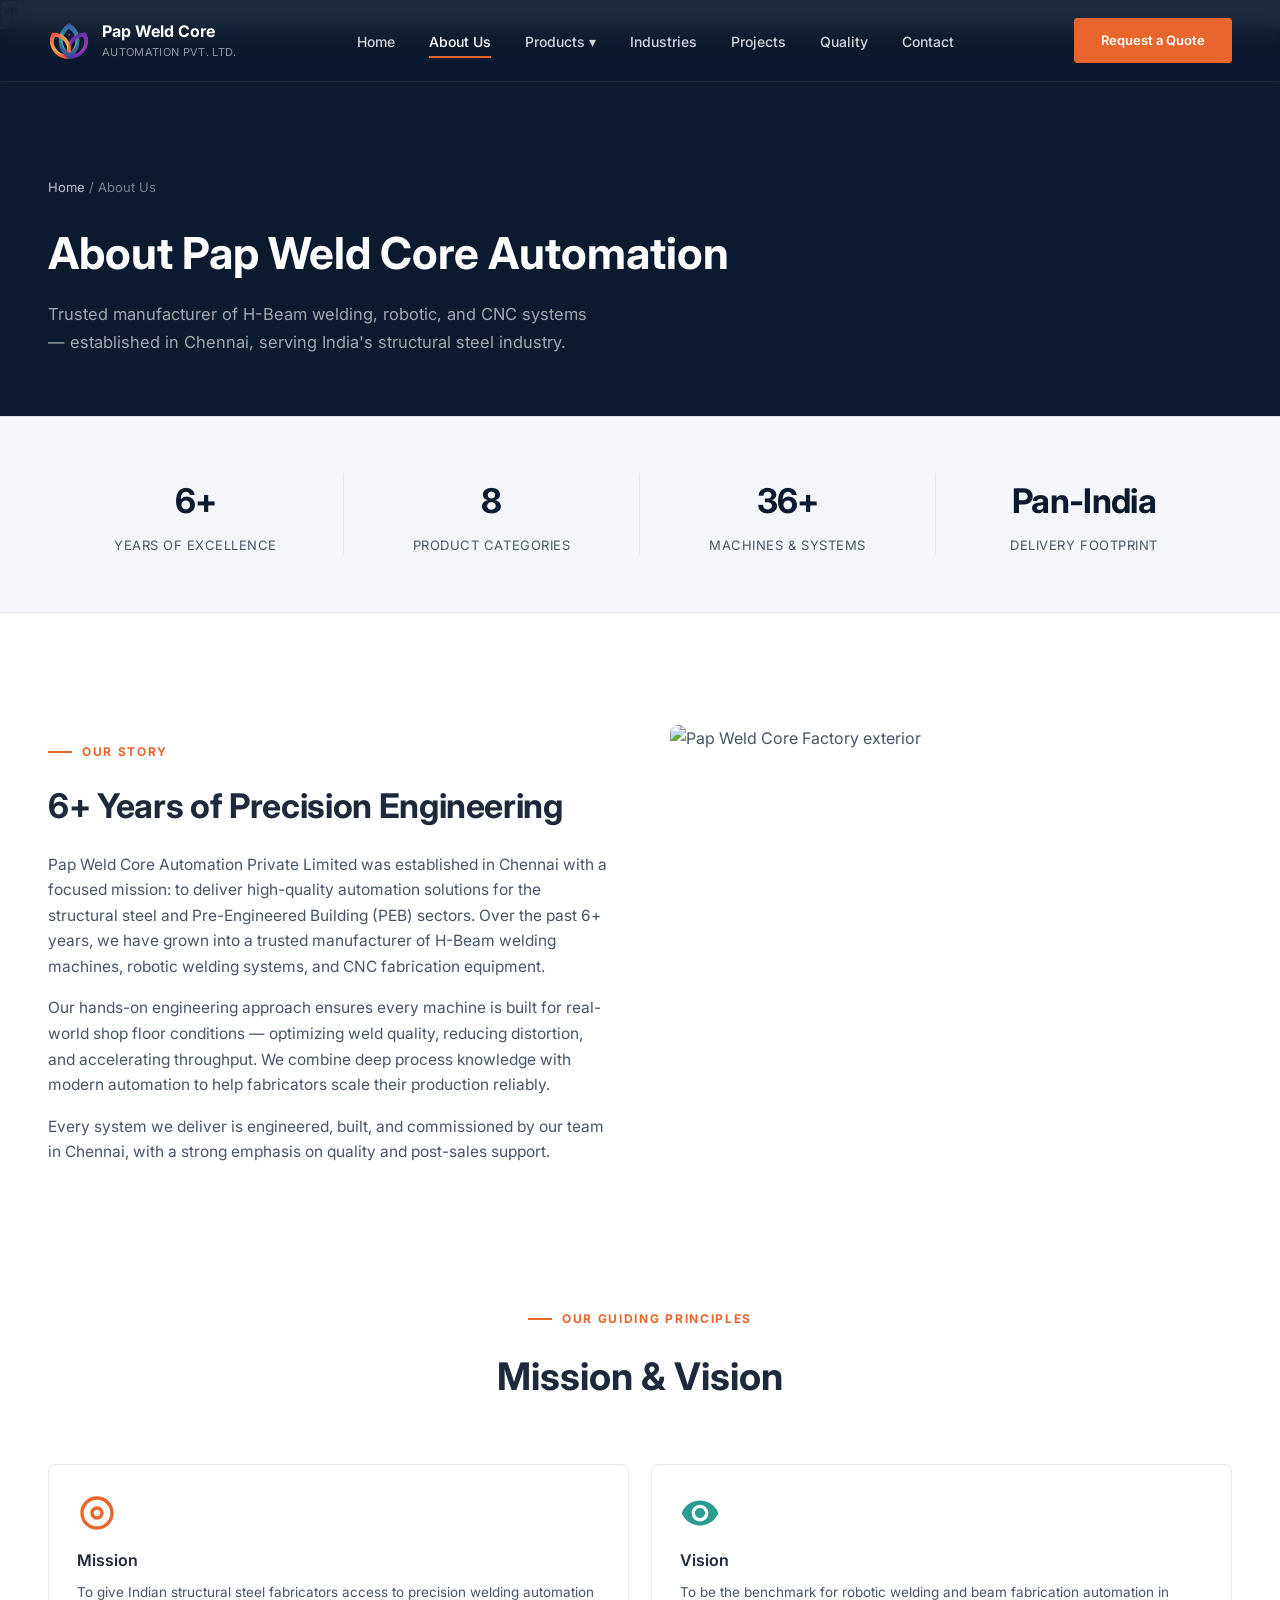
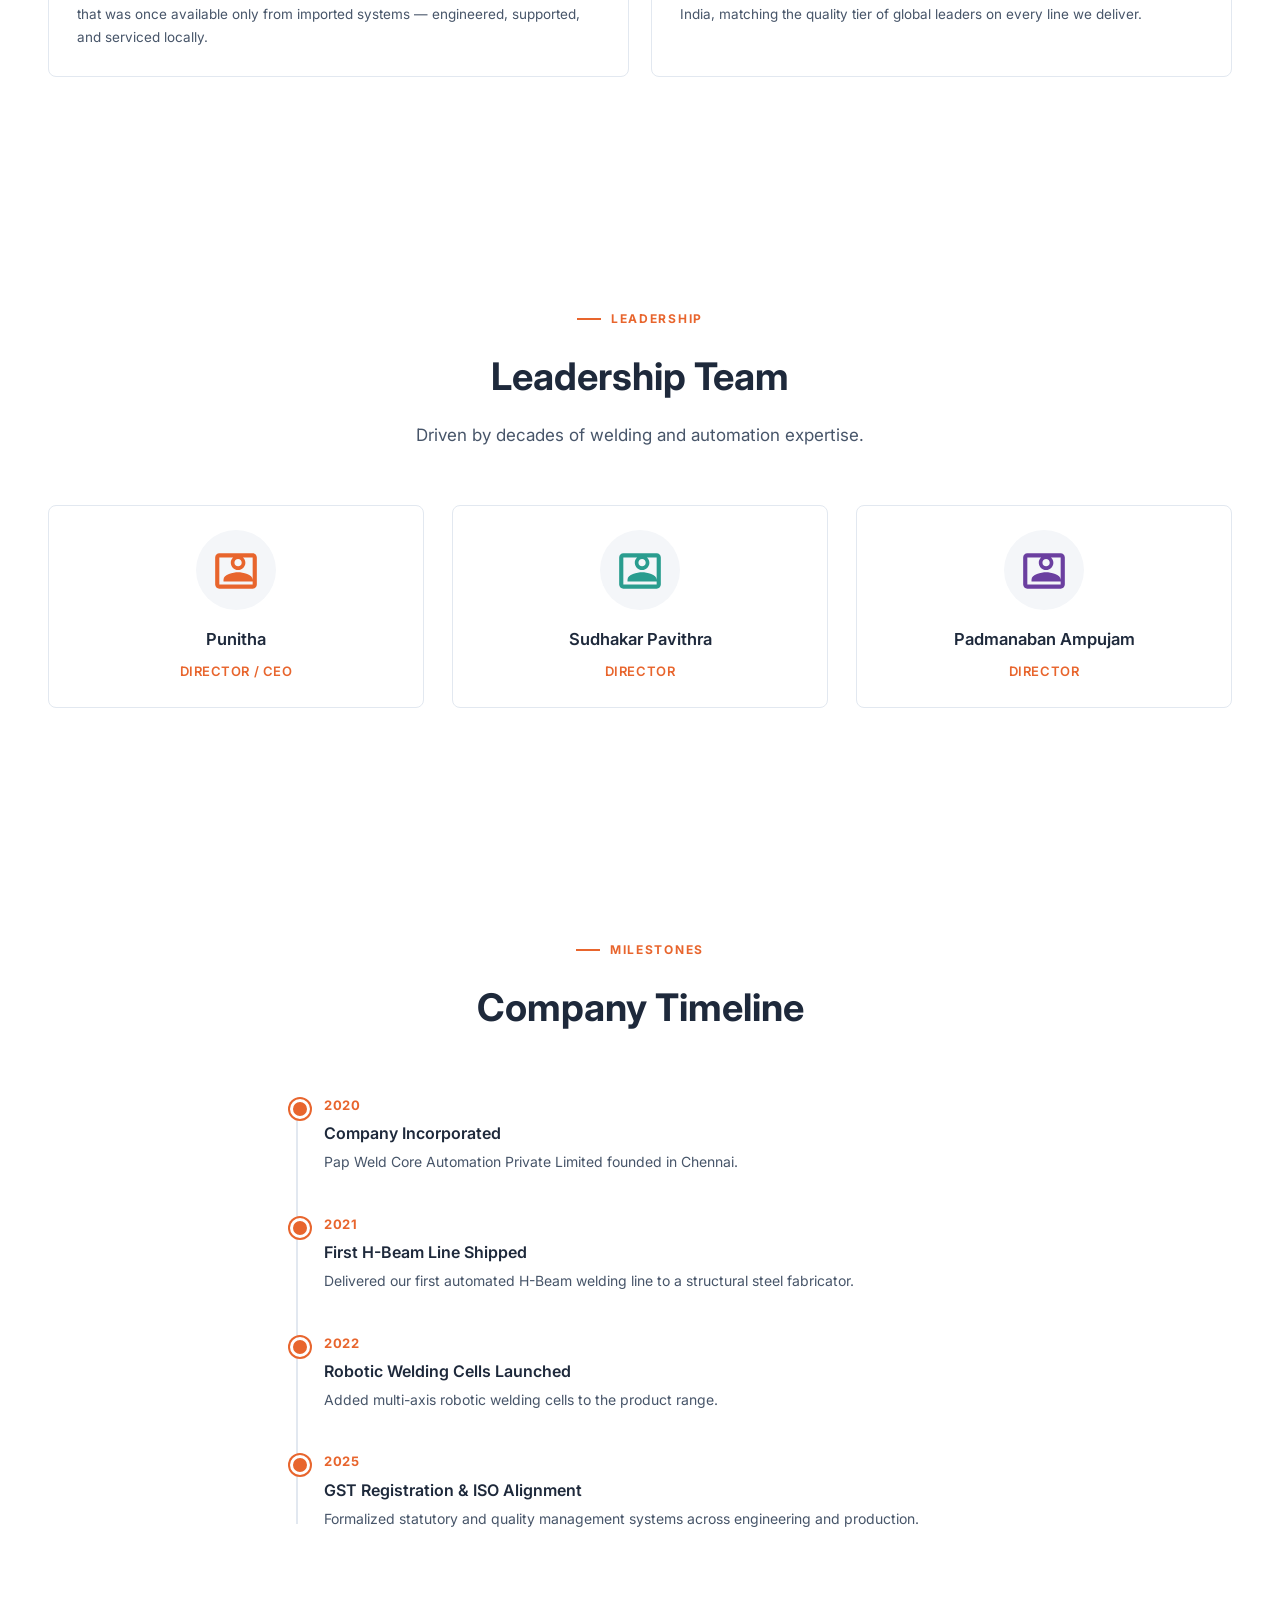
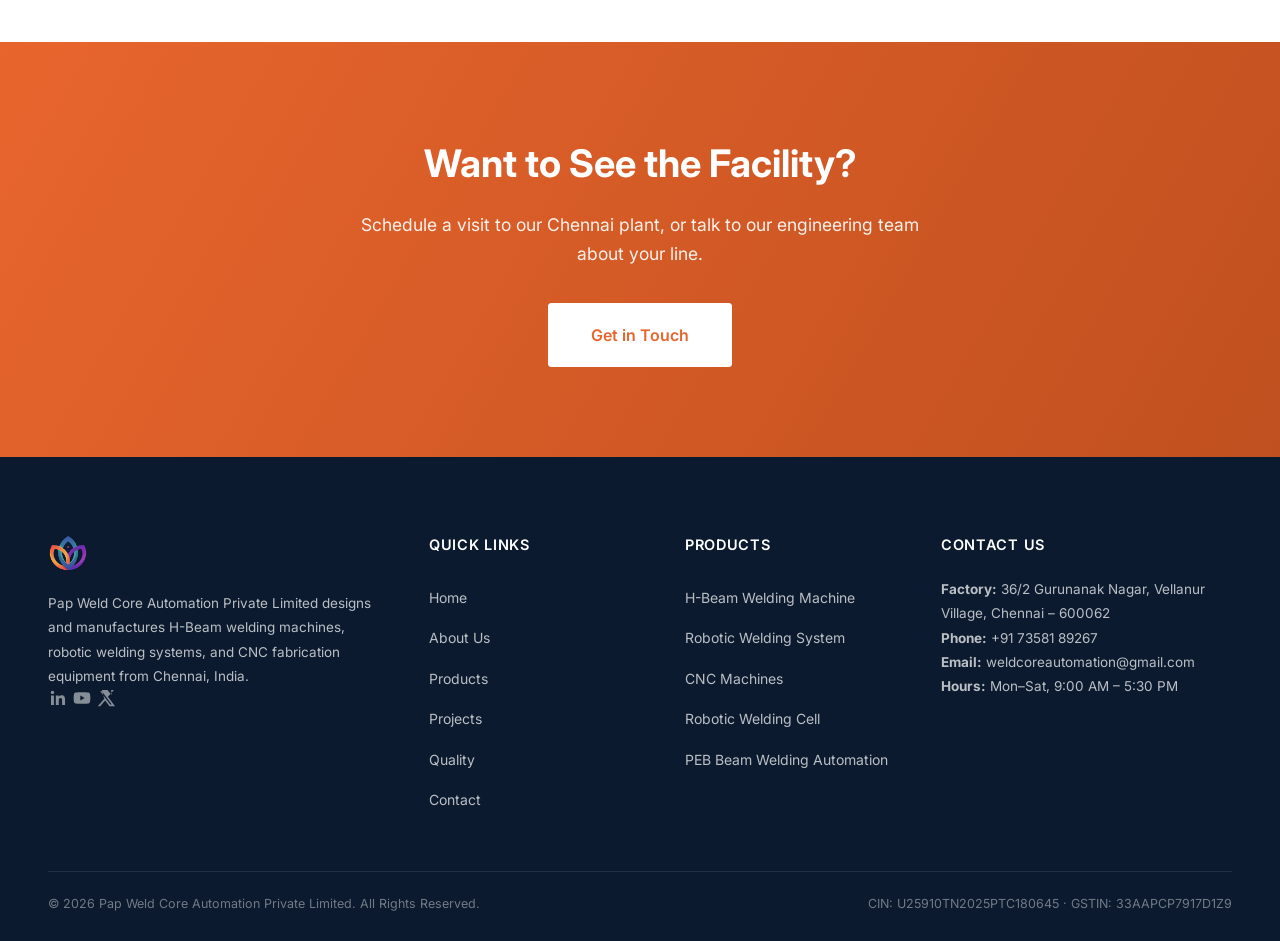
==== commit 8d64aa93: "Add files via upload" ====
--- a/about.html
+++ b/about.html
@@ -4,7 +4,7 @@
     <meta charset="UTF-8">
     <meta name="viewport" content="width=device-width, initial-scale=1.0">
     <title>About Us | Pap Weld Core Automation</title>
-    <meta name="description" content="25+ years of welding and automation engineering. Learn about Pap Weld Core Automation's story, leadership, and manufacturing facility in Chennai.">
+    <meta name="description" content="Manufacturer of H-Beam welding machines, robotic welding systems, and CNC machinery based in Chennai. 6+ years of engineering excellence.">
     <link rel="icon" type="image/x-icon" href="images/favicon/favicon.ico">
     <link rel="stylesheet" href="css/style.css">
     <link rel="preconnect" href="https://fonts.googleapis.com">
@@ -13,30 +13,35 @@
 </head>
 <body>
 
+<!-- ===== BACK TO TOP BUTTON ===== -->
+<button id="backToTop" class="back-to-top" aria-label="Back to top">
+    <svg width="20" height="20" viewBox="0 0 24 24" fill="none" stroke="currentColor" stroke-width="2.5" stroke-linecap="round" stroke-linejoin="round"><path d="M12 19V5M5 12l7-7 7 7"/></svg>
+</button>
+
 <!-- ===== HEADER ===== -->
 <header id="header" class="header">
     <div class="container header-wrapper">
         <a href="index.html" class="logo">
-            <img src="images/logo/logo-main.png" alt="Pap Weld Core Automation">
+            <img src="images/logo/logo-main.png" alt="Pap Weld Core Automation logo">
             <span class="logo-text">
                 <span class="name">Pap Weld Core</span>
                 <span class="sub">AUTOMATION PVT. LTD.</span>
             </span>
         </a>
-        <nav class="nav">
+        <nav class="nav" aria-label="Main navigation">
             <ul class="nav-list">
                 <li><a href="index.html" class="nav-link">Home</a></li>
                 <li><a href="about.html" class="nav-link active">About Us</a></li>
                 <li class="dropdown">
-                    <a href="products.html" class="nav-link">Products ▾</a>
-                    <ul class="dropdown-menu">
-                        <li><a href="products.html#h-beam">H-Beam Welding Machine</a></li>
-                        <li><a href="products.html#robotic">Robotic Welding System</a></li>
-                        <li><a href="products.html#cnc">CNC Machines</a></li>
-                        <li><a href="products.html#robotic-cell">Robotic Welding Cell</a></li>
-                        <li><a href="products.html#peb">PEB Beam Welding Automation</a></li>
-                        <li><a href="products.html#drilling">CNC Plate Drilling Machine</a></li>
-                        <li><a href="products.html#beam-line">Beam Welding Line</a></li>
+                    <a href="products.html" class="nav-link" aria-haspopup="true" aria-expanded="false">Products ▾</a>
+                    <ul class="dropdown-menu" role="menu">
+                        <li><a href="products.html#h-beam" role="menuitem">H-Beam Welding Machine</a></li>
+                        <li><a href="products.html#robotic" role="menuitem">Robotic Welding System</a></li>
+                        <li><a href="products.html#cnc" role="menuitem">CNC Machines</a></li>
+                        <li><a href="products.html#robotic-cell" role="menuitem">Robotic Welding Cell</a></li>
+                        <li><a href="products.html#peb" role="menuitem">PEB Beam Welding Automation</a></li>
+                        <li><a href="products.html#drilling" role="menuitem">CNC Plate Drilling Machine</a></li>
+                        <li><a href="products.html#beam-line" role="menuitem">Beam Welding Line</a></li>
                     </ul>
                 </li>
                 <li><a href="industries.html" class="nav-link">Industries</a></li>
@@ -59,26 +64,26 @@
     <div class="container">
         <div class="breadcrumb"><a href="index.html">Home</a> / About Us</div>
         <h1>About Pap Weld Core Automation</h1>
-        <p>25 years of welding know-how, rebuilt as robotic automation for India's structural steel industry.</p>
+        <p>Trusted manufacturer of H-Beam welding, robotic, and CNC systems — established in Chennai, serving India's structural steel industry.</p>
     </div>
 </section>
 
 <!-- ===== STAT STRIP ===== -->
 <section class="stat-strip">
     <div class="container stat-strip-grid">
-        <div class="stat-strip-item">
-            <div class="num"><span data-count="25" data-suffix="+">0</span></div>
+        <div class="stat-strip-item" data-aos="fade-up" data-aos-delay="0">
+            <div class="num"><span data-count="6" data-suffix="+">0</span></div>
             <div class="lbl">Years of Excellence</div>
         </div>
-        <div class="stat-strip-item">
-            <div class="num"><span data-count="600" data-suffix="+">0</span></div>
-            <div class="lbl">Projects Completed</div>
-        </div>
-        <div class="stat-strip-item">
-            <div class="num"><span data-count="1000" data-suffix="+">0</span></div>
-            <div class="lbl">Automation Solutions</div>
-        </div>
-        <div class="stat-strip-item">
+        <div class="stat-strip-item" data-aos="fade-up" data-aos-delay="100">
+            <div class="num"><span data-count="9">0</span></div>
+            <div class="lbl">Product Categories</div>
+        </div>
+        <div class="stat-strip-item" data-aos="fade-up" data-aos-delay="200">
+            <div class="num"><span data-count="37" data-suffix="+">0</span></div>
+            <div class="lbl">Machines &amp; Systems</div>
+        </div>
+        <div class="stat-strip-item" data-aos="fade-up" data-aos-delay="300">
             <div class="num">Pan-India</div>
             <div class="lbl">Delivery Footprint</div>
         </div>
@@ -88,15 +93,15 @@
 <!-- ===== OUR STORY ===== -->
 <section class="difference" style="padding-bottom:0;">
     <div class="container story-wrapper">
-        <div class="story-content">
+        <div class="story-content" data-aos="fade-right">
             <div class="eyebrow">Our Story</div>
-            <h2>From a Welding Workshop to a Robotics Manufacturer</h2>
-            <p>Pap Weld Core Automation began as a specialist welding job-shop serving structural steel fabricators around Chennai. Two and a half decades of hands-on weld engineering taught us exactly where manual processes break down under tolerance and throughput pressure.</p>
-            <p>That experience became the basis for our own line of machines. Today we design, build, and commission H-Beam welding systems, robotic welding cells, and CNC fabrication equipment for structural steel, PEB, and heavy fabrication customers across India.</p>
-            <p>Every machine we ship carries the same discipline we learned on the shop floor: engineer the process first, automate it second.</p>
-        </div>
-        <div class="story-visual">
-            <img src="images/banners/factory-image.jpg" alt="Pap Weld Core Factory" loading="lazy">
+            <h2>6+ Years of Precision Engineering</h2>
+            <p>Pap Weld Core Automation Private Limited was established in Chennai with a focused mission: to deliver high-quality automation solutions for the structural steel and Pre-Engineered Building (PEB) sectors. Over the past 6+ years, we have grown into a trusted manufacturer of H-Beam welding machines, robotic welding systems, and CNC fabrication equipment.</p>
+            <p>Our hands-on engineering approach ensures every machine is built for real-world shop floor conditions — optimizing weld quality, reducing distortion, and accelerating throughput. We combine deep process knowledge with modern automation to help fabricators scale their production reliably.</p>
+            <p>Every system we deliver is engineered, built, and commissioned by our team in Chennai, with a strong emphasis on quality and post-sales support.</p>
+        </div>
+        <div class="story-visual" data-aos="fade-left">
+            <img src="https://5.imimg.com/data5/SELLER/Default/2026/2/585704480/VQ/DI/VJ/106518927/ptw-pull-thru-welding-machine-500x500.jpg" alt="Pap Weld Core Factory exterior" loading="lazy">
         </div>
     </div>
 </section>
@@ -109,13 +114,13 @@
             <h2 class="section-title">Mission &amp; Vision</h2>
         </div>
         <div class="mv-grid">
-            <div class="mv-card">
-                <span class="icon--welding" style="color:var(--orange); width:32px; height:32px; display:block; margin-bottom:14px;"></span>
+            <div class="mv-card" data-aos="fade-up" data-aos-delay="0">
+                <span class="icon--mission" style="color:var(--orange); width:40px; height:40px; display:block; margin-bottom:14px;"></span>
                 <h4>Mission</h4>
                 <p>To give Indian structural steel fabricators access to precision welding automation that was once available only from imported systems — engineered, supported, and serviced locally.</p>
             </div>
-            <div class="mv-card">
-                <span class="icon--robotic" style="color:var(--teal); width:32px; height:32px; display:block; margin-bottom:14px;"></span>
+            <div class="mv-card" data-aos="fade-up" data-aos-delay="100">
+                <span class="icon--vision" style="color:var(--teal); width:40px; height:40px; display:block; margin-bottom:14px;"></span>
                 <h4>Vision</h4>
                 <p>To be the benchmark for robotic welding and beam fabrication automation in India, matching the quality tier of global leaders on every line we deliver.</p>
             </div>
@@ -132,23 +137,23 @@
             <p class="section-subtitle">Driven by decades of welding and automation expertise.</p>
         </div>
         <div class="team-grid">
-            <div class="team-card">
+            <div class="team-card" data-aos="fade-up" data-aos-delay="0">
                 <div class="team-avatar">
-                    <span class="icon--fabrication" style="color:var(--orange); width:50px; height:50px;"></span>
+                    <span class="icon--director" style="color:var(--orange); width:50px; height:50px;"></span>
                 </div>
                 <h4>Punitha</h4>
-                <span>Director</span>
-            </div>
-            <div class="team-card">
+                <span>Director / CEO</span>
+            </div>
+            <div class="team-card" data-aos="fade-up" data-aos-delay="100">
                 <div class="team-avatar">
-                    <span class="icon--robotic" style="color:var(--teal); width:50px; height:50px;"></span>
+                    <span class="icon--director" style="color:var(--teal); width:50px; height:50px;"></span>
                 </div>
                 <h4>Sudhakar Pavithra</h4>
                 <span>Director</span>
             </div>
-            <div class="team-card">
+            <div class="team-card" data-aos="fade-up" data-aos-delay="200">
                 <div class="team-avatar">
-                    <span class="icon--cnc" style="color:var(--amethyst); width:50px; height:50px;"></span>
+                    <span class="icon--director" style="color:var(--amethyst); width:50px; height:50px;"></span>
                 </div>
                 <h4>Padmanaban Ampujam</h4>
                 <span>Director</span>
@@ -165,30 +170,25 @@
             <h2 class="section-title">Company Timeline</h2>
         </div>
         <div class="timeline">
-            <div class="timeline-item">
-                <div class="year">2019</div>
+            <div class="timeline-item" data-aos="fade-up" data-aos-delay="0">
+                <div class="year">2020</div>
                 <h4>Company Incorporated</h4>
                 <p>Pap Weld Core Automation Private Limited founded in Chennai.</p>
             </div>
-            <div class="timeline-item">
-                <div class="year">2020</div>
+            <div class="timeline-item" data-aos="fade-up" data-aos-delay="100">
+                <div class="year">2021</div>
                 <h4>First H-Beam Line Shipped</h4>
                 <p>Delivered our first automated H-Beam welding line to a structural steel fabricator.</p>
             </div>
-            <div class="timeline-item">
-                <div class="year">2021</div>
+            <div class="timeline-item" data-aos="fade-up" data-aos-delay="200">
+                <div class="year">2022</div>
                 <h4>Robotic Welding Cells Launched</h4>
                 <p>Added multi-axis robotic welding cells to the product range.</p>
             </div>
-            <div class="timeline-item">
-                <div class="year">2023</div>
-                <h4>ISO 9001:2015 Certified</h4>
-                <p>Formalized our quality management system across engineering and production.</p>
-            </div>
-            <div class="timeline-item">
-                <div class="year">2024</div>
-                <h4>600th Installation</h4>
-                <p>Crossed 600 H-Beam welding lines installed across India.</p>
+            <div class="timeline-item" data-aos="fade-up" data-aos-delay="300">
+                <div class="year">2025</div>
+                <h4>GST Registration &amp; ISO Alignment</h4>
+                <p>Formalized statutory and quality management systems across engineering and production.</p>
             </div>
         </div>
     </div>
@@ -209,9 +209,14 @@
         <div class="footer-grid">
             <div class="footer-col">
                 <a href="index.html" class="logo">
-                    <img src="images/logo/logo-white.png" alt="Pap Weld Core Automation">
+                    <img src="images/logo/logo-white.png" alt="Pap Weld Core Automation white logo">
                 </a>
                 <p>Pap Weld Core Automation Private Limited designs and manufactures H-Beam welding machines, robotic welding systems, and CNC fabrication equipment from Chennai, India.</p>
+                <div class="footer-social">
+                    <a href="#" aria-label="LinkedIn"><span class="icon--linkedin" style="width:20px;height:20px;display:inline-block;background:rgba(255,255,255,0.5);mask-image:url('[data-uri]')"></span></a>
+                    <a href="#" aria-label="YouTube"><span class="icon--youtube" style="width:20px;height:20px;display:inline-block;background:rgba(255,255,255,0.5);mask-image:url('[data-uri]')"></span></a>
+                    <a href="#" aria-label="Twitter / X"><span class="icon--twitter" style="width:20px;height:20px;display:inline-block;background:rgba(255,255,255,0.5);mask-image:url('[data-uri]')"></span></a>
+                </div>
             </div>
             <div class="footer-col">
                 <h4>Quick Links</h4>
--- a/css/style.css
+++ b/css/style.css
@@ -1,1842 +1,2552 @@
-/* ================================================================
-   PAP WELD CORE AUTOMATION — BRAND STYLESHEET
-   Palette: Deep Industrial Navy / Trust Blue / Arc Flame Orange /
-            Precision Teal / Royal Amethyst
-   ================================================================ */
-
-* { margin: 0; padding: 0; box-sizing: border-box; }
-
-:root {
-    --navy:        #0B1A2E;
-    --navy-2:      #0F2340;
-    --blue:        #1A4A8C;
-    --orange:      #E8652D;
-    --orange-dim:  #C0501F;
-    --teal:        #2A9D8F;
-    --amethyst:    #6B3FA0;
-
-    --white:       #FFFFFF;
-    --gray-light:  #F4F6F9;
-    --gray:        #475569;
-    --gray-dark:   #1E293B;
-    --border:      #E2E8F0;
-
-    --font: 'Inter', -apple-system, sans-serif;
-    --container: 1240px;
-    --section-y: 112px;
-
-    --shadow-sm: 0 2px 10px rgba(11,26,46,0.06);
-    --shadow-md: 0 16px 48px rgba(11,26,46,0.10);
-    --shadow-lg: 0 30px 80px rgba(11,26,46,0.20);
-
-    --ease: cubic-bezier(.22,.61,.36,1);
-}
-
-html { scroll-behavior: smooth; scroll-padding-top: 100px; }
-
-body {
-    font-family: var(--font);
-    color: var(--gray);
-    background: var(--white);
-    line-height: 1.65;
-    -webkit-font-smoothing: antialiased;
-}
-
-a { text-decoration: none; color: inherit; }
-ul { list-style: none; }
-img { max-width: 100%; height: auto; display: block; }
-button { font-family: inherit; }
-
-.container { max-width: var(--container); margin: 0 auto; padding: 0 28px; }
-
-/* ----- EYEBROW ----- */
-.eyebrow {
-    display: inline-flex;
-    align-items: center;
-    gap: 10px;
-    font-size: 12px;
-    font-weight: 700;
-    letter-spacing: 0.14em;
-    text-transform: uppercase;
-    color: var(--orange);
-    margin-bottom: 16px;
-}
-.eyebrow::before {
-    content: '';
-    width: 24px;
-    height: 2px;
-    background: var(--orange);
-}
-
-/* ----- BUTTONS ----- */
-.btn {
-    display: inline-flex;
-    align-items: center;
-    justify-content: center;
-    gap: 8px;
-    padding: 15px 34px;
-    border-radius: 3px;
-    font-weight: 600;
-    font-size: 14.5px;
-    cursor: pointer;
-    transition: all .25s var(--ease);
-    text-align: center;
-    border: 1.5px solid transparent;
-    white-space: nowrap;
-}
-.btn-primary { background: var(--orange); color: var(--white); border-color: var(--orange); }
-.btn-primary:hover { background: var(--orange-dim); border-color: var(--orange-dim); }
-
-.btn-secondary { background: transparent; color: var(--white); border-color: rgba(255,255,255,0.4); }
-.btn-secondary:hover { background: rgba(255,255,255,0.08); border-color: var(--white); }
-
-.btn-outline { background: transparent; color: var(--blue); border-color: var(--border); }
-.btn-outline:hover { border-color: var(--blue); background: var(--gray-light); }
-
-.btn-large { padding: 18px 42px; font-size: 16px; }
-.btn-small { padding: 10px 22px; font-size: 13px; }
-
-/* ----- HEADER ----- */
-.header {
-    background: rgba(11,26,46,0.92);
-    backdrop-filter: blur(10px);
-    padding: 18px 0;
-    position: fixed;
-    top: 0; left: 0; right: 0;
-    z-index: 1000;
-    transition: all .3s var(--ease);
-    border-bottom: 1px solid rgba(255,255,255,0.06);
-}
-.header.scrolled { padding: 11px 0; box-shadow: 0 6px 30px rgba(0,0,0,0.28); }
-
-.header-wrapper { display: flex; align-items: center; justify-content: space-between; gap: 24px; }
-
-.logo { display: flex; align-items: center; gap: 12px; }
-.logo img { height: 42px; width: auto; }
-.logo-text { color: var(--white); line-height: 1.2; }
-.logo-text .name { font-weight: 700; font-size: 16px; display: block; }
-.logo-text .sub { font-size: 11px; color: rgba(255,255,255,0.55); letter-spacing: .03em; }
-
-.nav-list { display: flex; align-items: center; gap: 34px; }
-.nav-link {
-    color: rgba(255,255,255,0.82);
-    font-weight: 500;
-    font-size: 14px;
-    padding: 6px 0;
-    position: relative;
-    transition: color .25s ease;
-}
-.nav-link:hover, .nav-link.active { color: var(--white); }
-.nav-link::after {
-    content: '';
-    position: absolute; bottom: -2px; left: 0;
-    width: 0; height: 2px;
-    background: var(--orange);
-    transition: width .25s var(--ease);
-}
-.nav-link:hover::after, .nav-link.active::after { width: 100%; }
-
-.dropdown { position: relative; }
-.dropdown-menu {
-    position: absolute; top: calc(100% + 14px); left: -18px;
-    background: var(--white);
-    padding: 10px 0;
-    min-width: 250px;
-    border-radius: 6px;
-    box-shadow: var(--shadow-lg);
-    opacity: 0; visibility: hidden; transform: translateY(8px);
-    transition: all .25s var(--ease);
-}
-.dropdown:hover .dropdown-menu { opacity: 1; visibility: visible; transform: translateY(0); }
-.dropdown-menu li a {
-    display: block; padding: 10px 22px;
-    color: var(--gray-dark); font-size: 14px; font-weight: 500;
-    transition: all .2s ease;
-    border-left: 2px solid transparent;
-}
-.dropdown-menu li a:hover { background: var(--gray-light); color: var(--blue); border-left-color: var(--orange); }
-
-.header-cta .btn { padding: 11px 26px; font-size: 13px; }
-
-.hamburger {
-    display: none; flex-direction: column; gap: 5px;
-    background: none; border: none; cursor: pointer; padding: 5px;
-}
-.hamburger span { display: block; width: 24px; height: 2px; background: var(--white); transition: all .3s ease; }
-.hamburger.active span:nth-child(1) { transform: rotate(45deg) translate(5px, 6px); }
-.hamburger.active span:nth-child(2) { opacity: 0; }
-.hamburger.active span:nth-child(3) { transform: rotate(-45deg) translate(5px, -6px); }
-
-/* ----- HERO ----- */
-.hero {
-    background: var(--navy);
-    padding: 168px 0 100px;
-    position: relative;
-    overflow: hidden;
-    isolation: isolate;
-}
-.hero::before {
-    content: '';
-    position: absolute;
-    top: -20%; right: -8%;
-    width: 720px; height: 720px;
-    background: radial-gradient(circle, rgba(232,101,45,0.30) 0%, rgba(232,101,45,0.08) 40%, transparent 70%);
-    z-index: -1;
-    pointer-events: none;
-}
-.hero-wrapper { display: grid; grid-template-columns: 1.05fr 0.95fr; gap: 70px; align-items: center; }
-
-.hero-title {
-    font-size: 56px;
-    font-weight: 700;
-    color: var(--white);
-    line-height: 1.08;
-    margin-bottom: 24px;
-}
-.hero-title .highlight { color: var(--orange); }
-.hero-subtitle {
-    font-size: 18.5px;
-    color: rgba(255,255,255,0.72);
-    margin-bottom: 36px;
-    max-width: 500px;
-}
-.hero-buttons { display: flex; gap: 16px; margin-bottom: 56px; flex-wrap: wrap; }
-
-.hero-image img {
-    border-radius: 8px;
-    width: 100%;
-    height: auto;
-    object-fit: cover;
-}
-
-.trust-badges { display: flex; gap: 0; border-top: 1px solid rgba(255,255,255,0.12); padding-top: 32px; flex-wrap: wrap; }
-.trust-item { padding-right: 40px; margin-right: 40px; border-right: 1px solid rgba(255,255,255,0.12); }
-.trust-item:last-child { border-right: none; margin-right: 0; padding-right: 0; }
-.trust-number { display: block; font-size: 32px; font-weight: 700; color: var(--white); }
-.trust-label { font-size: 12.5px; color: rgba(255,255,255,0.5); text-transform: uppercase; letter-spacing: .05em; }
-
-/* ----- SECTION HEADER ----- */
-.section-header { max-width: 640px; margin-bottom: 56px; }
-.section-header.center { margin-left: auto; margin-right: auto; text-align: center; }
-.section-title { font-size: 38px; font-weight: 700; color: var(--gray-dark); margin-bottom: 14px; }
-.section-subtitle { font-size: 17px; color: var(--gray); }
-
-/* ----- CAPABILITIES ----- */
-.capabilities { padding: var(--section-y) 0; background: var(--gray-light); }
-.capabilities-grid { display: grid; grid-template-columns: repeat(4, 1fr); gap: 24px; }
-.capability-card {
-    background: var(--white);
-    padding: 34px 28px;
-    border-radius: 6px;
-    border: 1px solid var(--border);
-    border-top: 3px solid transparent;
-    transition: all .3s var(--ease);
-}
-.capability-card:nth-child(1) { border-top-color: var(--orange); }
-.capability-card:nth-child(2) { border-top-color: var(--teal); }
-.capability-card:nth-child(3) { border-top-color: var(--blue); }
-.capability-card:nth-child(4) { border-top-color: var(--amethyst); }
-.capability-card:hover { transform: translateY(-6px); box-shadow: var(--shadow-md); }
-.capability-icon {
-    width: 52px; height: 52px; margin-bottom: 22px;
-    display: flex; align-items: center; justify-content: center;
-}
-.capability-icon img { width: 35px; height: 35px; }
-.capability-card h3 { font-size: 18px; color: var(--gray-dark); margin-bottom: 10px; font-weight: 600; }
-.capability-card p { font-size: 14.5px; color: var(--gray); margin-bottom: 18px; }
-.link-arrow { color: var(--blue); font-weight: 600; font-size: 13.5px; transition: gap .2s ease, color .2s ease; display: inline-flex; align-items: center; gap: 6px; }
-.link-arrow:hover { color: var(--orange); gap: 10px; }
-
-/* ----- DIFFERENCE ----- */
-.difference { padding: var(--section-y) 0; }
-.difference-wrapper { display: grid; grid-template-columns: 0.95fr 1.05fr; gap: 74px; align-items: center; }
-.difference-content h2 { font-size: 38px; color: var(--gray-dark); margin-bottom: 18px; font-weight: 700; }
-.difference-content > p { font-size: 16.5px; color: var(--gray); margin-bottom: 30px; }
-.difference-image img { border-radius: 8px; width: 100%; height: auto; }
-.difference-list { margin-bottom: 25px; }
-.difference-list li { padding: 8px 0; font-size: 15px; color: var(--gray-dark); }
-
-/* ----- PROCESS ----- */
-.process { padding: var(--section-y) 0; background: var(--navy); }
-.process .section-title { color: var(--white); }
-.process .section-subtitle { color: rgba(255,255,255,0.6); }
-.process-timeline { display: grid; grid-template-columns: repeat(6, 1fr); gap: 18px; margin-top: 20px; }
-.process-step { text-align: center; position: relative; background: rgba(255,255,255,0.04); padding: 20px; border-radius: 6px; border: 1px solid rgba(255,255,255,0.06); }
-.step-number {
-    display: inline-flex; align-items: center; justify-content: center;
-    width: 40px; height: 40px;
-    border-radius: 50%;
-    background: var(--orange);
-    color: var(--white);
-    font-weight: 700; font-size: 14px;
-    margin-bottom: 12px;
-}
-.process-step h4 { font-size: 14px; color: var(--white); margin-bottom: 4px; font-weight: 600; }
-.process-step p { font-size: 12px; color: rgba(255,255,255,0.5); }
-
-/* ----- PRODUCTS ----- */
-.products-preview { padding: var(--section-y) 0; }
-.products-grid { display: grid; grid-template-columns: repeat(3, 1fr); gap: 26px; }
-.product-card {
-    background: var(--white);
-    border: 1px solid var(--border);
-    border-radius: 6px;
-    overflow: hidden;
-    transition: all .3s var(--ease);
-}
-.product-card:hover { box-shadow: var(--shadow-md); transform: translateY(-6px); }
-.product-card img {
-    width: 100%;
-    height: 200px;
-    object-fit: cover;
-}
-.product-card h4 { padding: 18px 20px 6px; font-size: 16px; color: var(--gray-dark); font-weight: 600; }
-.product-card p { padding: 0 20px 16px; font-size: 14px; color: var(--gray); }
-.card-actions { padding: 0 20px 20px; display: flex; gap: 10px; flex-wrap: wrap; }
-
-/* ----- INDUSTRIES ----- */
-.industries { padding: var(--section-y) 0; background: var(--gray-light); }
-.industries-grid { display: grid; grid-template-columns: repeat(3, 1fr); gap: 24px; }
-.industry-card {
-    background: var(--white);
-    padding: 30px 28px;
-    border-radius: 6px;
-    transition: all .3s var(--ease);
-    border: 1px solid var(--border);
-}
-.industry-card:hover { transform: translateY(-4px); box-shadow: var(--shadow-md); }
-.industry-card h4 { font-size: 17px; color: var(--gray-dark); margin-bottom: 10px; font-weight: 600; }
-.industry-card p { font-size: 14px; color: var(--gray); margin-bottom: 16px; }
-
-/* ----- QUALITY ----- */
-.quality { padding: var(--section-y) 0; }
-.quality-wrapper { display: grid; grid-template-columns: 1fr 1fr; gap: 70px; align-items: center; }
-.quality-content h2 { font-size: 38px; color: var(--gray-dark); margin-bottom: 18px; font-weight: 700; }
-.quality-quote { font-size: 19px; font-style: italic; color: var(--blue); margin-bottom: 34px; border-left: 3px solid var(--teal); padding-left: 20px; }
-.quality-steps { display: grid; grid-template-columns: 1fr 1fr; gap: 22px; margin-bottom: 34px; }
-.quality-step { display: flex; gap: 14px; align-items: flex-start; }
-.quality-step span {
-    display: inline-flex; align-items: center; justify-content: center;
-    width: 30px; height: 30px; border-radius: 50%;
-    background: var(--orange); color: var(--white); font-weight: 700; font-size: 13px; flex-shrink: 0;
-}
-.quality-step h4 { font-size: 14px; color: var(--gray-dark); font-weight: 600; }
-.quality-step p { font-size: 12.5px; color: var(--gray); }
-.quality-image img { border-radius: 8px; width: 100%; height: auto; }
-
-/* ----- CTA / RFQ ----- */
-.rfq-cta {
-    padding: 90px 0; text-align: center; color: var(--white);
-    background: linear-gradient(120deg, var(--orange) 0%, var(--orange-dim) 100%);
-}
-.rfq-cta h2 { font-size: 38px; margin-bottom: 16px; font-weight: 700; }
-.rfq-cta p { font-size: 17.5px; margin-bottom: 34px; max-width: 560px; margin-left: auto; margin-right: auto; opacity: 0.92; }
-.rfq-cta .btn-primary { background: var(--white); color: var(--orange); border-color: var(--white); }
-.rfq-cta .btn-primary:hover { background: transparent; color: var(--white); }
-
-/* ----- PAGE HEADER ----- */
-.page-header {
-    background: var(--navy);
-    padding: 148px 0 60px;
-}
-.page-header h1 { color: var(--white); font-size: 44px; font-weight: 700; margin-bottom: 12px; }
-.page-header p { color: rgba(255,255,255,0.62); font-size: 16.5px; max-width: 560px; }
-.breadcrumb { font-size: 13px; color: rgba(255,255,255,0.45); margin-bottom: 18px; }
-.breadcrumb a { color: rgba(255,255,255,0.72); }
-.breadcrumb a:hover { color: var(--orange); }
-
-/* ----- FOOTER ----- */
-.footer { background: var(--navy); color: rgba(255,255,255,0.72); padding: 76px 0 26px; }
-.footer-grid { display: grid; grid-template-columns: 1.6fr 1fr 1fr 1.4fr; gap: 48px; margin-bottom: 52px; }
-.footer-col .logo img { height: 40px; margin-bottom: 18px; }
-.footer-col p { font-size: 13.5px; line-height: 1.8; }
-.footer-col h4 { color: var(--white); font-size: 14.5px; margin-bottom: 20px; font-weight: 600; text-transform: uppercase; letter-spacing: .05em; }
-.footer-col ul li { padding: 7px 0; }
-.footer-col ul li a { font-size: 14px; transition: color .2s ease; }
-.footer-col ul li a:hover { color: var(--orange); }
-.footer-bottom { border-top: 1px solid rgba(255,255,255,0.1); padding-top: 22px; display: flex; justify-content: space-between; flex-wrap: wrap; gap: 10px; font-size: 12.5px; color: rgba(255,255,255,0.42); }
-
-/* ----- FORMS ----- */
-.form-grid { display: grid; grid-template-columns: 1.1fr 0.9fr; gap: 56px; align-items: start; }
-.form-card { background: var(--white); border: 1px solid var(--border); border-radius: 8px; padding: 40px; }
-.form-row { display: grid; grid-template-columns: 1fr 1fr; gap: 18px; margin-bottom: 18px; }
-.field label { display: block; font-size: 13px; font-weight: 600; color: var(--gray-dark); margin-bottom: 8px; }
-.field input, .field select, .field textarea {
-    width: 100%; padding: 13px 15px; border: 1.5px solid var(--border); border-radius: 4px;
-    font-family: inherit; font-size: 14.5px; color: var(--gray-dark);
-    background: var(--white);
-}
-.field input:focus, .field select:focus, .field textarea:focus { outline: none; border-color: var(--blue); }
-.field textarea { resize: vertical; min-height: 120px; }
-
-.contact-info-list { display: flex; flex-direction: column; gap: 20px; margin-bottom: 30px; }
-.contact-info-item { display: flex; gap: 16px; }
-.contact-info-item h4 { font-size: 14px; color: var(--gray-dark); margin-bottom: 2px; font-weight: 600; }
-.contact-info-item p, .contact-info-item a { font-size: 14px; color: var(--gray); display: block; }
-.map-embed { border-radius: 8px; overflow: hidden; border: 1px solid var(--border); aspect-ratio: 16/10; }
-.map-embed iframe { width: 100%; height: 100%; border: 0; }
-
-/* ----- FILTER TABS ----- */
-.filter-tabs { display: flex; gap: 8px; flex-wrap: wrap; margin-bottom: 40px; }
-.filter-tab {
-    padding: 9px 20px; border-radius: 30px; font-size: 13.5px; font-weight: 600;
-    border: 1.5px solid var(--border); color: var(--gray); cursor: pointer; transition: all .2s ease; background: var(--white);
-}
-.filter-tab:hover { border-color: var(--blue); color: var(--blue); }
-.filter-tab.active { background: var(--navy); border-color: var(--navy); color: var(--white); }
-
-/* ----- RESPONSIVE ----- */
-@media (max-width: 1080px) {
-    .capabilities-grid { grid-template-columns: repeat(2, 1fr); }
-    .industries-grid { grid-template-columns: repeat(2, 1fr); }
-    .process-timeline { grid-template-columns: repeat(3, 1fr); row-gap: 36px; }
-    .footer-grid { grid-template-columns: 1fr 1fr; }
-    .form-grid { grid-template-columns: 1fr; }
-}
-
-@media (max-width: 860px) {
-    .nav-list {
-        display: none; flex-direction: column; position: absolute;
-        top: 100%; left: 0; right: 0; background: var(--navy);
-        padding: 22px 28px; border-top: 1px solid rgba(255,255,255,0.08);
-    }
-    .nav-list.active { display: flex; }
-    .hamburger { display: flex; }
-    .header-cta { display: none; }
-    .dropdown-menu { position: static; background: transparent; box-shadow: none; padding-left: 16px; opacity: 1; visibility: visible; transform: none; display: none; }
-    .dropdown.active .dropdown-menu { display: block; }
-    .dropdown-menu li a { color: rgba(255,255,255,0.75); padding: 8px 0; }
-
-    .hero { padding-top: 128px; }
-    .hero-wrapper { grid-template-columns: 1fr; text-align: left; }
-    .hero-title { font-size: 38px; }
-
-    .capabilities-grid { grid-template-columns: 1fr; }
-    .difference-wrapper { grid-template-columns: 1fr; }
-    .products-grid { grid-template-columns: 1fr; }
-    .industries-grid { grid-template-columns: 1fr; }
-    .quality-wrapper { grid-template-columns: 1fr; }
-    .footer-grid { grid-template-columns: 1fr; gap: 36px; }
-    .form-row { grid-template-columns: 1fr; }
-
-    .section-title { font-size: 28px; }
-    .page-header h1 { font-size: 32px; }
-    .process-timeline { grid-template-columns: repeat(2, 1fr); }
-}
-
-@media (max-width: 480px) {
-    .hero-title { font-size: 30px; }
-    .trust-badges { flex-wrap: wrap; gap: 20px 0; }
-    .trust-item { border-right: none; padding-right: 24px; margin-right: 24px; }
-    .trust-number { font-size: 24px; }
-    .btn { padding: 12px 22px; font-size: 13px; }
-    :root { --section-y: 72px; }
-    .quality-steps { grid-template-columns: 1fr; }
-}
-
-/* ================================================================
-   ICON SYSTEM — SVG Mask Icons
-   ================================================================ */
-
-.icon--welding {
-    display: inline-block;
-    width: 48px;
-    height: 48px;
-    --svg: url("[data-uri]");
-    background-color: currentColor;
-    -webkit-mask-image: var(--svg);
-    mask-image: var(--svg);
-    -webkit-mask-repeat: no-repeat;
-    mask-repeat: no-repeat;
-    -webkit-mask-size: 100% 100%;
-    mask-size: 100% 100%;
-}
-
-.icon--robotic {
-    display: inline-block;
-    width: 48px;
-    height: 48px;
-    --svg: url("[data-uri]");
-    background-color: currentColor;
-    -webkit-mask-image: var(--svg);
-    mask-image: var(--svg);
-    -webkit-mask-repeat: no-repeat;
-    mask-repeat: no-repeat;
-    -webkit-mask-size: 100% 100%;
-    mask-size: 100% 100%;
-}
-
-.icon--cnc {
-    display: inline-block;
-    width: 48px;
-    height: 48px;
-    --svg: url("[data-uri]");
-    background-color: currentColor;
-    -webkit-mask-image: var(--svg);
-    mask-image: var(--svg);
-    -webkit-mask-repeat: no-repeat;
-    mask-repeat: no-repeat;
-    -webkit-mask-size: 100% 100%;
-    mask-size: 100% 100%;
-}
-
-.icon--fabrication {
-    display: inline-block;
-    width: 48px;
-    height: 48px;
-    --svg: url("[data-uri]");
-    background-color: currentColor;
-    -webkit-mask-image: var(--svg);
-    mask-image: var(--svg);
-    -webkit-mask-repeat: no-repeat;
-    mask-repeat: no-repeat;
-    -webkit-mask-size: 100% 100%;
-    mask-size: 100% 100%;
-}
-
-/* ===== ABOUT PAGE SPECIFIC ===== */
-
-/* Stat Strip */
-.stat-strip {
-    background: var(--gray-light);
-    padding: 56px 0;
-    border-top: 1px solid var(--border);
-    border-bottom: 1px solid var(--border);
-}
-.stat-strip-grid {
-    display: grid;
-    grid-template-columns: repeat(4, 1fr);
-    text-align: center;
-}
-.stat-strip-item {
-    border-right: 1px solid var(--border);
-    padding: 0 20px;
-}
-.stat-strip-item:last-child {
-    border-right: none;
-}
-.stat-strip-item .num {
-    font-size: 34px;
-    font-weight: 700;
-    color: var(--navy);
-    letter-spacing: -0.02em;
-}
-.stat-strip-item .lbl {
-    font-size: 13px;
-    color: var(--gray);
-    margin-top: 6px;
-    text-transform: uppercase;
-    letter-spacing: .04em;
-}
-
-/* Story */
-.story-wrapper {
-    display: grid;
-    grid-template-columns: 1fr 1fr;
-    gap: 60px;
-    align-items: center;
-}
-.story-content h2 {
-    font-size: 34px;
-    color: var(--gray-dark);
-    font-weight: 700;
-    margin-bottom: 18px;
-    letter-spacing: -0.01em;
-}
-.story-content p {
-    font-size: 15.5px;
-    color: var(--gray);
-    margin-bottom: 16px;
-}
-.story-visual img {
-    border-radius: 8px;
-    width: 100%;
-    height: auto;
-    aspect-ratio: 4/3.3;
-    object-fit: cover;
-}
-
-/* Mission & Vision */
-.mv-grid {
-    display: grid;
-    grid-template-columns: 1fr 1fr;
-    gap: 22px;
-    margin-top: 20px;
-}
-.mv-card {
-    background: var(--white);
-    border: 1px solid var(--border);
-    border-radius: 8px;
-    padding: 28px;
-    transition: all .3s ease;
-}
-.mv-card:hover {
-    box-shadow: var(--shadow-md);
-    transform: translateY(-4px);
-}
-.mv-card h4 {
-    font-size: 16px;
-    color: var(--gray-dark);
-    margin-bottom: 8px;
-    font-weight: 600;
-}
-.mv-card p {
-    font-size: 13.5px;
-    color: var(--gray);
-}
-
-/* Team */
-.team-grid {
-    display: grid;
-    grid-template-columns: repeat(3, 1fr);
-    gap: 28px;
-}
-.team-card {
-    text-align: center;
-    padding: 24px;
-    border: 1px solid var(--border);
-    border-radius: 8px;
-    transition: all .3s ease;
-}
-.team-card:hover {
-    box-shadow: var(--shadow-md);
-    transform: translateY(-4px);
-}
-.team-avatar {
-    width: 80px;
-    height: 80px;
-    border-radius: 50%;
-    margin: 0 auto 16px;
-    background: var(--gray-light);
-    display: flex;
-    align-items: center;
-    justify-content: center;
-}
-.team-card h4 {
-    font-size: 16.5px;
-    color: var(--gray-dark);
-    font-weight: 600;
-    margin-bottom: 3px;
-}
-.team-card span {
-    font-size: 13px;
-    color: var(--orange);
-    font-weight: 600;
-    text-transform: uppercase;
-    letter-spacing: .04em;
-}
-
-/* Timeline */
-.timeline {
-    position: relative;
-    padding-left: 34px;
-    max-width: 700px;
-    margin: 0 auto;
-}
-.timeline::before {
-    content: '';
-    position: absolute;
-    left: 6px;
-    top: 6px;
-    bottom: 6px;
-    width: 2px;
-    background: var(--border);
-}
-.timeline-item {
-    position: relative;
-    padding-bottom: 40px;
-}
-.timeline-item:last-child {
-    padding-bottom: 0;
-}
-.timeline-item::before {
-    content: '';
-    position: absolute;
-    left: -34px;
-    top: 4px;
-    width: 14px;
-    height: 14px;
-    border-radius: 50%;
-    background: var(--orange);
-    border: 3px solid var(--white);
-    box-shadow: 0 0 0 2px var(--orange);
-}
-.timeline-item .year {
-    font-size: 13px;
-    font-weight: 700;
-    color: var(--orange);
-    letter-spacing: .04em;
-    margin-bottom: 4px;
-    text-transform: uppercase;
-}
-.timeline-item h4 {
-    font-size: 16px;
-    color: var(--gray-dark);
-    font-weight: 600;
-    margin-bottom: 4px;
-}
-.timeline-item p {
-    font-size: 14px;
-    color: var(--gray);
-}
-
-/* Responsive */
-@media (max-width: 860px) {
-    .stat-strip-grid {
-        grid-template-columns: repeat(2, 1fr);
-        row-gap: 24px;
-    }
-    .stat-strip-item:nth-child(2) {
-        border-right: none;
-    }
-    .story-wrapper {
-        grid-template-columns: 1fr;
-    }
-    .mv-grid {
-        grid-template-columns: 1fr;
-    }
-    .team-grid {
-        grid-template-columns: 1fr;
-    }
-}
-
-/* ===== PRODUCT BADGE ===== */
-.product-badge {
-    position: absolute;
-    top: 12px;
-    right: 12px;
-    background: var(--orange);
-    color: var(--white);
-    font-size: 10px;
-    font-weight: 700;
-    text-transform: uppercase;
-    letter-spacing: .06em;
-    padding: 4px 12px;
-    border-radius: 30px;
-    z-index: 2;
-}
-
-.product-card {
-    position: relative;
-}
-
-.product-card .product-badge:nth-child(2) {
-    background: var(--teal);
-}
-
-.product-card .product-badge:nth-child(3) {
-    background: var(--amethyst);
-}
-
-/* ===== PRODUCT SPECS ===== */
-.product-specs {
-    padding: 0 20px 12px;
-    display: flex;
-    gap: 16px;
-    flex-wrap: wrap;
-}
-.product-specs span {
-    font-size: 12px;
-    color: var(--gray);
-    background: var(--gray-light);
-    padding: 3px 10px;
-    border-radius: 30px;
-}
-
-/* ===== PRODUCT CARD IMAGE ===== */
-.product-card img {
-    width: 100%;
-    height: 200px;
-    object-fit: cover;
-    transition: transform .5s ease;
-}
-.product-card:hover img {
-    transform: scale(1.03);
-}
-
-/* ===== CARD ACTIONS ===== */
-.card-actions {
-    padding: 0 20px 20px;
-    display: flex;
-    gap: 10px;
-    flex-wrap: wrap;
-}
-
-/* ===== FILTER TABS ===== */
-.filter-tabs {
-    display: flex;
-    gap: 8px;
-    flex-wrap: wrap;
-    margin-bottom: 40px;
-    justify-content: center;
-}
-.filter-tab {
-    padding: 10px 24px;
-    border-radius: 30px;
-    font-size: 13.5px;
-    font-weight: 600;
-    border: 1.5px solid var(--border);
-    color: var(--gray);
-    cursor: pointer;
-    transition: all .25s ease;
-    background: var(--white);
-}
-.filter-tab:hover {
-    border-color: var(--blue);
-    color: var(--blue);
-}
-.filter-tab.active {
-    background: var(--navy);
-    border-color: var(--navy);
-    color: var(--white);
-}
-
-/* ===== PRODUCT CARD TRANSITION ===== */
-.product-card {
-    transition: all .4s ease;
-}
-.product-card[style*="display: block"] {
-    animation: fadeInUp .5s ease forwards;
-}
-
-@keyframes fadeInUp {
-    from {
-        opacity: 0;
-        transform: translateY(20px);
-    }
-    to {
-        opacity: 1;
-        transform: translateY(0);
-    }
-}
-
-/* ===== RESPONSIVE ===== */
-@media (max-width: 860px) {
-    .product-card img {
-        height: 160px;
-    }
-    .filter-tabs {
-        gap: 6px;
-    }
-    .filter-tab {
-        padding: 8px 16px;
-        font-size: 12px;
-    }
-}
-
-/* ===== INDUSTRY CARD ===== */
-.industry-card {
-    background: var(--white);
-    padding: 32px 28px;
-    border-radius: 8px;
-    transition: all .3s ease;
-    border: 1px solid var(--border);
-    position: relative;
-    overflow: hidden;
-}
-
-.industry-card::before {
-    content: '';
-    position: absolute;
-    top: 0;
-    left: 0;
-    right: 0;
-    height: 3px;
-    background: var(--orange);
-    opacity: 0;
-    transition: opacity .3s ease;
-}
-
-.industry-card:hover::before {
-    opacity: 1;
-}
-
-.industry-card:hover {
-    transform: translateY(-6px);
-    box-shadow: var(--shadow-md);
-}
-
-/* Individual card accent colors */
-.industry-card:nth-child(1)::before { background: var(--orange); }
-.industry-card:nth-child(2)::before { background: var(--teal); }
-.industry-card:nth-child(3)::before { background: var(--amethyst); }
-.industry-card:nth-child(4)::before { background: var(--blue); }
-.industry-card:nth-child(5)::before { background: var(--orange); }
-.industry-card:nth-child(6)::before { background: var(--blue); }
-
-.industry-icon {
-    width: 60px;
-    height: 60px;
-    border-radius: 12px;
-    background: var(--gray-light);
-    display: flex;
-    align-items: center;
-    justify-content: center;
-    margin-bottom: 16px;
-}
-
-.industry-tag {
-    display: inline-block;
-    font-size: 10px;
-    font-weight: 700;
-    text-transform: uppercase;
-    letter-spacing: .08em;
-    color: var(--orange);
-    background: rgba(232, 101, 45, 0.1);
-    padding: 3px 12px;
-    border-radius: 30px;
-    margin-bottom: 12px;
-}
-
-.industry-card h4 {
-    font-size: 18px;
-    color: var(--gray-dark);
-    font-weight: 700;
-    margin-bottom: 10px;
-}
-
-.industry-card p {
-    font-size: 14px;
-    color: var(--gray);
-    margin-bottom: 16px;
-    line-height: 1.7;
-}
-
-.industry-stats {
-    display: flex;
-    gap: 16px;
-    flex-wrap: wrap;
-    margin-bottom: 18px;
-}
-
-.industry-stats span {
-    font-size: 12px;
-    color: var(--gray);
-    background: var(--gray-light);
-    padding: 4px 12px;
-    border-radius: 30px;
-}
-
-/* ===== CASE STUDY CARD ===== */
-.case-card {
-    background: var(--white);
-    border: 1px solid var(--border);
-    border-radius: 8px;
-    overflow: hidden;
-    transition: all .3s ease;
-}
-
-.case-card:hover {
-    transform: translateY(-6px);
-    box-shadow: var(--shadow-md);
-}
-
-.case-image {
-    height: 200px;
-    overflow: hidden;
-}
-
-.case-image img {
-    width: 100%;
-    height: 100%;
-    object-fit: cover;
-    transition: transform .5s ease;
-}
-
-.case-card:hover .case-image img {
-    transform: scale(1.05);
-}
-
-.case-body {
-    padding: 24px;
-}
-
-.case-tag {
-    display: inline-block;
-    font-size: 10px;
-    font-weight: 700;
-    text-transform: uppercase;
-    letter-spacing: .06em;
-    color: var(--teal);
-    background: rgba(42, 157, 143, 0.1);
-    padding: 4px 12px;
-    border-radius: 30px;
-    margin-bottom: 12px;
-}
-
-.case-body h4 {
-    font-size: 17px;
-    color: var(--gray-dark);
-    font-weight: 600;
-    margin-bottom: 10px;
-}
-
-.case-body p {
-    font-size: 14px;
-    color: var(--gray);
-    margin-bottom: 16px;
-    line-height: 1.6;
-}
-
-/* ===== RESPONSIVE ===== */
-@media (max-width: 860px) {
-    .industries-grid {
-        grid-template-columns: 1fr;
-    }
-    .industry-card {
-        padding: 24px 20px;
-    }
-    .case-image {
-        height: 160px;
-    }
-}
-
-/* ===== PROJECTS GRID ===== */
-.projects-grid {
-    display: grid;
-    grid-template-columns: repeat(3, 1fr);
-    gap: 30px;
-}
-
-/* ===== PROJECT CARD ===== */
-.project-card {
-    background: var(--white);
-    border: 1px solid var(--border);
-    border-radius: 8px;
-    overflow: hidden;
-    transition: all .3s ease;
-}
-
-.project-card:hover {
-    transform: translateY(-6px);
-    box-shadow: var(--shadow-md);
-}
-
-.project-image {
-    position: relative;
-    height: 220px;
-    overflow: hidden;
-}
-
-.project-image img {
-    width: 100%;
-    height: 100%;
-    object-fit: cover;
-    transition: transform .5s ease;
-}
-
-.project-card:hover .project-image img {
-    transform: scale(1.05);
-}
-
-.project-overlay {
-    position: absolute;
-    top: 12px;
-    right: 12px;
-}
-
-.project-category {
-    display: inline-block;
-    font-size: 10px;
-    font-weight: 700;
-    text-transform: uppercase;
-    letter-spacing: .06em;
-    color: var(--white);
-    background: var(--orange);
-    padding: 4px 14px;
-    border-radius: 30px;
-}
-
-.project-card:nth-child(2) .project-category { background: var(--teal); }
-.project-card:nth-child(3) .project-category { background: var(--amethyst); }
-.project-card:nth-child(4) .project-category { background: var(--blue); }
-.project-card:nth-child(5) .project-category { background: var(--teal); }
-.project-card:nth-child(6) .project-category { background: var(--blue); }
-
-.project-body {
-    padding: 24px 22px 26px;
-}
-
-.project-body h4 {
-    font-size: 17px;
-    color: var(--gray-dark);
-    font-weight: 600;
-    margin-bottom: 8px;
-}
-
-.project-body p {
-    font-size: 14px;
-    color: var(--gray);
-    margin-bottom: 16px;
-    line-height: 1.6;
-}
-
-.project-stats {
-    display: flex;
-    gap: 12px;
-    flex-wrap: wrap;
-    margin-bottom: 18px;
-}
-
-.project-stats span {
-    font-size: 12px;
-    color: var(--gray);
-    background: var(--gray-light);
-    padding: 4px 14px;
-    border-radius: 30px;
-}
-
-/* ===== RESPONSIVE ===== */
-@media (max-width: 1024px) {
-    .projects-grid {
-        grid-template-columns: repeat(2, 1fr);
-    }
-}
-
-@media (max-width: 860px) {
-    .projects-grid {
-        grid-template-columns: 1fr;
-    }
-    .project-image {
-        height: 180px;
-    }
-    .filter-tabs {
-        justify-content: center;
-    }
-}
-
-/* ===== QUALITY GRID ===== */
-.quality-grid {
-    display: grid;
-    grid-template-columns: repeat(4, 1fr);
-    gap: 24px;
-    margin-top: 20px;
-}
-
-.quality-step-card {
-    background: var(--white);
-    border: 1px solid var(--border);
-    border-radius: 8px;
-    padding: 30px 24px;
-    text-align: center;
-    transition: all .3s ease;
-    position: relative;
-}
-
-.quality-step-card:hover {
-    transform: translateY(-6px);
-    box-shadow: var(--shadow-md);
-}
-
-.quality-step-card:nth-child(1) { border-top: 3px solid var(--orange); }
-.quality-step-card:nth-child(2) { border-top: 3px solid var(--teal); }
-.quality-step-card:nth-child(3) { border-top: 3px solid var(--blue); }
-.quality-step-card:nth-child(4) { border-top: 3px solid var(--amethyst); }
-
-.step-number-large {
-    font-size: 36px;
-    font-weight: 800;
-    color: var(--gray-light);
-    margin-bottom: 10px;
-    letter-spacing: -0.02em;
-}
-
-.step-icon {
-    width: 56px;
-    height: 56px;
-    margin: 0 auto 14px;
-    background: var(--gray-light);
-    border-radius: 50%;
-    display: flex;
-    align-items: center;
-    justify-content: center;
-}
-
-.quality-step-card h4 {
-    font-size: 16px;
-    color: var(--gray-dark);
-    font-weight: 600;
-    margin-bottom: 8px;
-}
-
-.quality-step-card p {
-    font-size: 13.5px;
-    color: var(--gray);
-    margin-bottom: 14px;
-    line-height: 1.6;
-}
-
-.step-detail {
-    display: flex;
-    gap: 8px;
-    flex-wrap: wrap;
-    justify-content: center;
-}
-
-.step-detail span {
-    font-size: 11px;
-    color: var(--gray);
-    background: var(--gray-light);
-    padding: 3px 12px;
-    border-radius: 30px;
-}
-
-/* ===== CERT GRID ===== */
-.cert-grid {
-    display: grid;
-    grid-template-columns: repeat(4, 1fr);
-    gap: 24px;
-}
-
-.cert-card {
-    background: var(--white);
-    border: 1px solid var(--border);
-    border-radius: 8px;
-    padding: 30px 24px;
-    text-align: center;
-    transition: all .3s ease;
-}
-
-.cert-card:hover {
-    transform: translateY(-4px);
-    box-shadow: var(--shadow-md);
-}
-
-.cert-icon {
-    font-size: 28px;
-    font-weight: 800;
-    color: var(--orange);
-    margin-bottom: 12px;
-}
-
-.cert-card h5 {
-    font-size: 14px;
-    color: var(--gray-dark);
-    font-weight: 600;
-    margin-bottom: 6px;
-}
-
-.cert-card p {
-    font-size: 12.5px;
-    color: var(--gray);
-}
-
-/* ===== TESTING GRID ===== */
-.testing-grid {
-    display: grid;
-    grid-template-columns: repeat(3, 1fr);
-    gap: 24px;
-    margin-top: 20px;
-}
-
-.testing-card {
-    background: var(--white);
-    border: 1px solid var(--border);
-    border-radius: 8px;
-    padding: 30px 24px;
-    text-align: center;
-    transition: all .3s ease;
-}
-
-.testing-card:hover {
-    transform: translateY(-4px);
-    box-shadow: var(--shadow-md);
-}
-
-.testing-icon {
-    width: 64px;
-    height: 64px;
-    margin: 0 auto 14px;
-    background: var(--gray-light);
-    border-radius: 50%;
-    display: flex;
-    align-items: center;
-    justify-content: center;
-}
-
-.testing-card h4 {
-    font-size: 16px;
-    color: var(--gray-dark);
-    font-weight: 600;
-    margin-bottom: 6px;
-}
-
-.testing-card p {
-    font-size: 13.5px;
-    color: var(--gray);
-}
-
-/* ===== RESPONSIVE ===== */
-@media (max-width: 1024px) {
-    .quality-grid {
-        grid-template-columns: repeat(2, 1fr);
-    }
-    .cert-grid {
-        grid-template-columns: repeat(2, 1fr);
-    }
-    .testing-grid {
-        grid-template-columns: repeat(2, 1fr);
-    }
-}
-
-@media (max-width: 860px) {
-    .quality-grid {
-        grid-template-columns: 1fr;
-    }
-    .cert-grid {
-        grid-template-columns: 1fr;
-    }
-    .testing-grid {
-        grid-template-columns: 1fr;
-    }
-    .page-header h1 {
-        font-size: 28px;
-    }
-}
-
-/* ===== CONTACT PAGE ===== */
-.contact-section {
-    padding: var(--section-y) 0;
-}
-
-.contact-wrapper {
-    display: grid;
-    grid-template-columns: 1.1fr 0.9fr;
-    gap: 50px;
-    align-items: start;
-}
-
-/* ===== CONTACT FORM ===== */
-.contact-form-wrapper {
-    background: var(--white);
-    border: 1px solid var(--border);
-    border-radius: 8px;
-    padding: 40px;
-    box-shadow: var(--shadow-sm);
-}
-
-.form-header {
-    margin-bottom: 28px;
-}
-
-.form-header h2 {
-    font-size: 24px;
-    color: var(--gray-dark);
-    font-weight: 700;
-    margin-bottom: 6px;
-}
-
-.form-header p {
-    font-size: 14px;
-    color: var(--gray);
-}
-
-.contact-form .form-row {
-    display: grid;
-    grid-template-columns: 1fr 1fr;
-    gap: 16px;
-    margin-bottom: 16px;
-}
-
-.contact-form .field {
-    margin-bottom: 16px;
-}
-
-.contact-form .field label {
-    display: block;
-    font-size: 13px;
-    font-weight: 600;
-    color: var(--gray-dark);
-    margin-bottom: 6px;
-}
-
-.contact-form .field .required {
-    color: var(--orange);
-}
-
-.contact-form .field input,
-.contact-form .field select,
-.contact-form .field textarea {
-    width: 100%;
-    padding: 12px 14px;
-    border: 1.5px solid var(--border);
-    border-radius: 4px;
-    font-family: inherit;
-    font-size: 14px;
-    color: var(--gray-dark);
-    background: var(--white);
-    transition: border-color .25s ease;
-}
-
-.contact-form .field input:focus,
-.contact-form .field select:focus,
-.contact-form .field textarea:focus {
-    outline: none;
-    border-color: var(--blue);
-}
-
-.contact-form .field textarea {
-    resize: vertical;
-    min-height: 120px;
-}
-
-.btn-block {
-    width: 100%;
-    justify-content: center;
-}
-
-.form-status {
-    font-size: 14px;
-    font-weight: 500;
-    margin-top: 14px;
-    min-height: 20px;
-}
-.form-status-success { color: var(--teal); }
-.form-status-error { color: var(--orange); }
-
-/* ===== CONTACT INFO ===== */
-.contact-info-wrapper {
-    display: flex;
-    flex-direction: column;
-    gap: 24px;
-}
-
-.contact-info-list {
-    display: flex;
-    flex-direction: column;
-    gap: 16px;
-}
-
-.contact-info-item {
-    display: flex;
-    gap: 14px;
-    align-items: flex-start;
-    padding: 16px 18px;
-    background: var(--white);
-    border: 1px solid var(--border);
-    border-radius: 6px;
-    transition: all .25s ease;
-}
-
-.contact-info-item:hover {
-    border-color: var(--blue);
-    box-shadow: var(--shadow-sm);
-}
-
-.contact-info-icon {
-    width: 40px;
-    height: 40px;
-    border-radius: 8px;
-    background: var(--gray-light);
-    display: flex;
-    align-items: center;
-    justify-content: center;
-    flex-shrink: 0;
-}
-
-.contact-info-item h4 {
-    font-size: 13px;
-    color: var(--gray-dark);
-    font-weight: 600;
-    margin-bottom: 2px;
-    text-transform: uppercase;
-    letter-spacing: .04em;
-}
-
-.contact-info-item p,
-.contact-info-item a {
-    font-size: 14px;
-    color: var(--gray);
-    display: block;
-    line-height: 1.5;
-}
-
-.contact-info-item a:hover {
-    color: var(--orange);
-}
-
-/* ===== MAP ===== */
-.map-container {
-    border-radius: 8px;
-    overflow: hidden;
-    border: 1px solid var(--border);
-}
-
-/* ===== RESPONSIVE ===== */
-@media (max-width: 1024px) {
-    .contact-wrapper {
-        grid-template-columns: 1fr;
-        gap: 40px;
-    }
-    .contact-form-wrapper {
-        padding: 30px;
-    }
-}
-
-@media (max-width: 860px) {
-    .contact-form .form-row {
-        grid-template-columns: 1fr;
-        gap: 0;
-    }
-    .contact-form-wrapper {
-        padding: 20px;
-    }
-    .contact-info-item {
-        padding: 14px 16px;
-    }
-}
-
-@media (max-width: 480px) {
-    .contact-form-wrapper {
-        padding: 16px;
-    }
-    .contact-info-item {
-        padding: 12px 14px;
-    }
-}
-
-/* ===== PRODUCT DETAIL SECTION ===== */
-.product-detail-section {
-    padding: 40px 0 60px;
-}
-
-.product-detail-wrapper {
-    display: grid;
-    grid-template-columns: 0.5fr 0.5fr;
-    gap: 50px;
-    align-items: start;
-}
-
-/* ===== PRODUCT MEDIA ===== */
-.product-detail-media {
-    display: flex;
-    flex-direction: column;
-    gap: 14px;
-}
-
-.product-main-image {
-    border-radius: 8px;
-    overflow: hidden;
-    border: 1px solid var(--border);
-    background: var(--gray-light);
-}
-
-.product-main-image img {
-    width: 100%;
-    height: auto;
-    display: block;
-    aspect-ratio: 4/3;
-    object-fit: cover;
-}
-
-.product-thumbnails {
-    display: grid;
-    grid-template-columns: repeat(4, 1fr);
-    gap: 10px;
-}
-
-.product-thumb {
-    border-radius: 6px;
-    overflow: hidden;
-    border: 2px solid var(--border);
-    cursor: pointer;
-    transition: all .25s ease;
-    background: var(--gray-light);
-}
-
-.product-thumb:hover {
-    border-color: var(--blue);
-}
-
-.product-thumb.active {
-    border-color: var(--orange);
-}
-
-.product-thumb img {
-    width: 100%;
-    height: auto;
-    display: block;
-    aspect-ratio: 1/1;
-    object-fit: cover;
-}
-
-/* ===== PRODUCT INFO ===== */
-.product-detail-badge {
-    display: inline-block;
-    font-size: 11px;
-    font-weight: 700;
-    text-transform: uppercase;
-    letter-spacing: .06em;
-    color: var(--orange);
-    background: rgba(232, 101, 45, 0.1);
-    padding: 4px 14px;
-    border-radius: 30px;
-    margin-bottom: 12px;
-}
-
-.product-detail-info h2 {
-    font-size: 28px;
-    color: var(--gray-dark);
-    font-weight: 700;
-    margin-bottom: 12px;
-    letter-spacing: -0.01em;
-}
-
-.product-detail-desc {
-    font-size: 15px;
-    color: var(--gray);
-    line-height: 1.7;
-    margin-bottom: 24px;
-}
-
-.product-detail-specs {
-    display: grid;
-    grid-template-columns: 1fr 1fr;
-    gap: 4px;
-    margin-bottom: 28px;
-    border: 1px solid var(--border);
-    border-radius: 6px;
-    overflow: hidden;
-}
-
-.spec-item {
-    display: flex;
-    justify-content: space-between;
-    padding: 10px 16px;
-    border-bottom: 1px solid var(--border);
-    background: var(--white);
-}
-
-.spec-item:nth-last-child(-n+2) {
-    border-bottom: none;
-}
-
-.spec-item:nth-child(even) {
-    border-left: 1px solid var(--border);
-}
-
-.spec-label {
-    font-size: 13px;
-    color: var(--gray);
-}
-
-.spec-value {
-    font-size: 13px;
-    color: var(--gray-dark);
-    font-weight: 600;
-}
-
-.product-detail-actions {
-    display: flex;
-    gap: 14px;
-    flex-wrap: wrap;
-}
-
-/* ===== PRODUCT TABS ===== */
-.product-tabs-section {
-    padding: 0 0 60px;
-}
-
-.product-tabs {
-    display: flex;
-    gap: 30px;
-    border-bottom: 1px solid var(--border);
-    margin-bottom: 30px;
-}
-
-.product-tab {
-    padding: 12px 0;
-    font-size: 14px;
-    font-weight: 600;
-    color: var(--gray);
-    cursor: pointer;
-    border: none;
-    background: none;
-    border-bottom: 2px solid transparent;
-    transition: all .25s ease;
-    font-family: var(--font);
-}
-
-.product-tab:hover {
-    color: var(--gray-dark);
-}
-
-.product-tab.active {
-    color: var(--navy);
-    border-bottom-color: var(--orange);
-}
-
-.product-tab-content {
-    display: none;
-    animation: fadeUp .4s ease;
-}
-
-.product-tab-content.active {
-    display: block;
-}
-
-.tab-content-inner h3 {
-    font-size: 18px;
-    color: var(--gray-dark);
-    font-weight: 600;
-    margin-bottom: 12px;
-}
-
-.tab-content-inner p {
-    font-size: 14.5px;
-    color: var(--gray);
-    line-height: 1.7;
-    margin-bottom: 16px;
-}
-
-.feature-list {
-    list-style: none;
-    padding: 0;
-}
-
-.feature-list li {
-    padding: 6px 0;
-    font-size: 14px;
-    color: var(--gray);
-    border-bottom: 1px solid var(--border);
-}
-
-.feature-list li:last-child {
-    border-bottom: none;
-}
-
-/* ===== SPEC TABLE ===== */
-.spec-table {
-    width: 100%;
-    border-collapse: collapse;
-}
-
-.spec-table tr {
-    border-bottom: 1px solid var(--border);
-}
-
-.spec-table tr:last-child {
-    border-bottom: none;
-}
-
-.spec-table td {
-    padding: 10px 0;
-    font-size: 14px;
-}
-
-.spec-table td:first-child {
-    color: var(--gray);
-    width: 45%;
-}
-
-.spec-table td:last-child {
-    color: var(--gray-dark);
-    font-weight: 600;
-}
-
-/* ===== APPLICATIONS GRID ===== */
-.applications-grid {
-    display: grid;
-    grid-template-columns: repeat(3, 1fr);
-    gap: 20px;
-    margin-top: 16px;
-}
-
-.application-item {
-    padding: 18px 16px;
-    border: 1px solid var(--border);
-    border-radius: 6px;
-    text-align: center;
-    transition: all .25s ease;
-}
-
-.application-item:hover {
-    border-color: var(--blue);
-    box-shadow: var(--shadow-sm);
-}
-
-.application-item h5 {
-    font-size: 13px;
-    color: var(--gray-dark);
-    font-weight: 600;
-    margin-bottom: 4px;
-}
-
-.application-item p {
-    font-size: 12px;
-    color: var(--gray);
-}
-
-/* ===== RELATED PRODUCTS ===== */
-.related-products {
-    padding: 60px 0;
-    background: var(--gray-light);
-}
-
-/* ===== ANIMATION ===== */
-@keyframes fadeUp {
-    from {
-        opacity: 0;
-        transform: translateY(12px);
-    }
-    to {
-        opacity: 1;
-        transform: translateY(0);
-    }
-}
-
-/* ===== RESPONSIVE ===== */
-@media (max-width: 1024px) {
-    .product-detail-wrapper {
-        grid-template-columns: 1fr;
-        gap: 30px;
-    }
-    .product-detail-media {
-        max-width: 500px;
-        margin: 0 auto;
-    }
-}
-
-@media (max-width: 860px) {
-    .product-detail-section {
-        padding: 20px 0 40px;
-    }
-    .product-detail-info h2 {
-        font-size: 24px;
-    }
-    .product-detail-specs {
-        grid-template-columns: 1fr;
-    }
-    .spec-item:nth-child(even) {
-        border-left: none;
-    }
-    .spec-item {
-        border-bottom: 1px solid var(--border);
-    }
-    .spec-item:nth-last-child(-n+2) {
-        border-bottom: 1px solid var(--border);
-    }
-    .spec-item:last-child {
-        border-bottom: none;
-    }
-    .product-tabs {
-        gap: 16px;
-        overflow-x: auto;
-    }
-    .product-tab {
-        font-size: 13px;
-        white-space: nowrap;
-    }
-    .applications-grid {
-        grid-template-columns: repeat(2, 1fr);
-    }
-}
-
-@media (max-width: 480px) {
-    .applications-grid {
-        grid-template-columns: 1fr;
-    }
-    .product-thumbnails {
-        grid-template-columns: repeat(4, 1fr);
-    }
-}+/* ================================================================
+   PAP WELD CORE AUTOMATION — BRAND STYLESHEET
+   Palette: Deep Industrial Navy / Trust Blue / Arc Flame Orange /
+            Precision Teal / Royal Amethyst
+   ================================================================ */
+
+* { margin: 0; padding: 0; box-sizing: border-box; }
+
+:root {
+    --navy:        #0B1A2E;
+    --navy-2:      #0F2340;
+    --blue:        #1A4A8C;
+    --orange:      #E8652D;
+    --orange-dim:  #C0501F;
+    --teal:        #2A9D8F;
+    --amethyst:    #6B3FA0;
+
+    --white:       #FFFFFF;
+    --gray-light:  #F4F6F9;
+    --gray:        #475569;
+    --gray-dark:   #1E293B;
+    --border:      #E2E8F0;
+
+    --font: 'Inter', -apple-system, sans-serif;
+    --container: 1240px;
+    --section-y: 112px;
+
+    --shadow-sm: 0 2px 10px rgba(11,26,46,0.06);
+    --shadow-md: 0 16px 48px rgba(11,26,46,0.10);
+    --shadow-lg: 0 30px 80px rgba(11,26,46,0.20);
+
+    --ease: cubic-bezier(.22,.61,.36,1);
+}
+
+html { scroll-behavior: smooth; scroll-padding-top: 100px; }
+
+body {
+    font-family: var(--font);
+    color: var(--gray);
+    background: var(--white);
+    line-height: 1.65;
+    -webkit-font-smoothing: antialiased;
+}
+
+a { text-decoration: none; color: inherit; }
+ul { list-style: none; }
+img { max-width: 100%; height: auto; display: block; }
+button { font-family: inherit; }
+
+.container { max-width: var(--container); margin: 0 auto; padding: 0 28px; }
+
+/* ----- EYEBROW ----- */
+.eyebrow {
+    display: inline-flex;
+    align-items: center;
+    gap: 10px;
+    font-size: 12px;
+    font-weight: 700;
+    letter-spacing: 0.14em;
+    text-transform: uppercase;
+    color: var(--orange);
+    margin-bottom: 16px;
+}
+.eyebrow::before {
+    content: '';
+    width: 24px;
+    height: 2px;
+    background: var(--orange);
+}
+
+/* ----- BUTTONS ----- */
+.btn {
+    display: inline-flex;
+    align-items: center;
+    justify-content: center;
+    gap: 8px;
+    padding: 15px 34px;
+    border-radius: 3px;
+    font-weight: 600;
+    font-size: 14.5px;
+    cursor: pointer;
+    transition: all .25s var(--ease);
+    text-align: center;
+    border: 1.5px solid transparent;
+    white-space: nowrap;
+}
+.btn-primary { background: var(--orange); color: var(--white); border-color: var(--orange); }
+.btn-primary:hover { background: var(--orange-dim); border-color: var(--orange-dim); }
+
+.btn-secondary { background: transparent; color: var(--white); border-color: rgba(255,255,255,0.4); }
+.btn-secondary:hover { background: rgba(255,255,255,0.08); border-color: var(--white); }
+
+.btn-outline { background: transparent; color: var(--blue); border-color: var(--border); }
+.btn-outline:hover { border-color: var(--blue); background: var(--gray-light); }
+
+.btn-large { padding: 18px 42px; font-size: 16px; }
+.btn-small { padding: 10px 22px; font-size: 13px; }
+
+/* ----- HEADER ----- */
+.header {
+    background: rgba(11,26,46,0.92);
+    backdrop-filter: blur(10px);
+    padding: 18px 0;
+    position: fixed;
+    top: 0; left: 0; right: 0;
+    z-index: 1000;
+    transition: all .3s var(--ease);
+    border-bottom: 1px solid rgba(255,255,255,0.06);
+}
+.header.scrolled { padding: 11px 0; box-shadow: 0 6px 30px rgba(0,0,0,0.28); }
+
+.header-wrapper { display: flex; align-items: center; justify-content: space-between; gap: 24px; }
+
+.logo { display: flex; align-items: center; gap: 12px; }
+.logo img { height: 42px; width: auto; }
+.logo-text { color: var(--white); line-height: 1.2; }
+.logo-text .name { font-weight: 700; font-size: 16px; display: block; }
+.logo-text .sub { font-size: 11px; color: rgba(255,255,255,0.55); letter-spacing: .03em; }
+
+.nav-list { display: flex; align-items: center; gap: 34px; }
+.nav-link {
+    color: rgba(255,255,255,0.82);
+    font-weight: 500;
+    font-size: 14px;
+    padding: 6px 0;
+    position: relative;
+    transition: color .25s ease;
+}
+.nav-link:hover, .nav-link.active { color: var(--white); }
+.nav-link::after {
+    content: '';
+    position: absolute; bottom: -2px; left: 0;
+    width: 0; height: 2px;
+    background: var(--orange);
+    transition: width .25s var(--ease);
+}
+.nav-link:hover::after, .nav-link.active::after { width: 100%; }
+
+.dropdown { position: relative; }
+.dropdown-menu {
+    position: absolute; top: calc(100% + 14px); left: -18px;
+    background: var(--white);
+    padding: 10px 0;
+    min-width: 250px;
+    border-radius: 6px;
+    box-shadow: var(--shadow-lg);
+    opacity: 0; visibility: hidden; transform: translateY(8px);
+    transition: all .25s var(--ease);
+}
+.dropdown:hover .dropdown-menu { opacity: 1; visibility: visible; transform: translateY(0); }
+.dropdown-menu li a {
+    display: block; padding: 10px 22px;
+    color: var(--gray-dark); font-size: 14px; font-weight: 500;
+    transition: all .2s ease;
+    border-left: 2px solid transparent;
+}
+.dropdown-menu li a:hover { background: var(--gray-light); color: var(--blue); border-left-color: var(--orange); }
+
+.header-cta .btn { padding: 11px 26px; font-size: 13px; }
+
+.hamburger {
+    display: none; flex-direction: column; gap: 5px;
+    background: none; border: none; cursor: pointer; padding: 5px;
+}
+.hamburger span { display: block; width: 24px; height: 2px; background: var(--white); transition: all .3s ease; }
+.hamburger.active span:nth-child(1) { transform: rotate(45deg) translate(5px, 6px); }
+.hamburger.active span:nth-child(2) { opacity: 0; }
+.hamburger.active span:nth-child(3) { transform: rotate(-45deg) translate(5px, -6px); }
+
+/* ----- HERO ----- */
+.hero {
+    background: var(--navy);
+    padding: 168px 0 100px;
+    position: relative;
+    overflow: hidden;
+    isolation: isolate;
+}
+.hero::before {
+    content: '';
+    position: absolute;
+    top: -20%; right: -8%;
+    width: 720px; height: 720px;
+    background: radial-gradient(circle, rgba(232,101,45,0.30) 0%, rgba(232,101,45,0.08) 40%, transparent 70%);
+    z-index: -1;
+    pointer-events: none;
+}
+.hero-wrapper { display: grid; grid-template-columns: 1.05fr 0.95fr; gap: 70px; align-items: center; }
+
+.hero-title {
+    font-size: 56px;
+    font-weight: 700;
+    color: var(--white);
+    line-height: 1.08;
+    margin-bottom: 24px;
+}
+.hero-title .highlight { color: var(--orange); }
+.hero-subtitle {
+    font-size: 18.5px;
+    color: rgba(255,255,255,0.72);
+    margin-bottom: 36px;
+    max-width: 500px;
+}
+.hero-buttons { display: flex; gap: 16px; margin-bottom: 56px; flex-wrap: wrap; }
+
+.hero-image img {
+    border-radius: 8px;
+    width: 100%;
+    height: auto;
+    object-fit: cover;
+}
+
+.trust-badges { display: flex; gap: 0; border-top: 1px solid rgba(255,255,255,0.12); padding-top: 32px; flex-wrap: wrap; }
+.trust-item { padding-right: 40px; margin-right: 40px; border-right: 1px solid rgba(255,255,255,0.12); }
+.trust-item:last-child { border-right: none; margin-right: 0; padding-right: 0; }
+.trust-number { display: block; font-size: 32px; font-weight: 700; color: var(--white); }
+.trust-label { font-size: 12.5px; color: rgba(255,255,255,0.5); text-transform: uppercase; letter-spacing: .05em; }
+
+/* ----- SECTION HEADER ----- */
+.section-header { max-width: 640px; margin-bottom: 56px; }
+.section-header.center { margin-left: auto; margin-right: auto; text-align: center; }
+.section-title { font-size: 38px; font-weight: 700; color: var(--gray-dark); margin-bottom: 14px; }
+.section-subtitle { font-size: 17px; color: var(--gray); }
+
+/* ----- CAPABILITIES ----- */
+.capabilities { padding: var(--section-y) 0; background: var(--gray-light); }
+.capabilities-grid { display: grid; grid-template-columns: repeat(4, 1fr); gap: 24px; }
+.capability-card {
+    background: var(--white);
+    padding: 34px 28px;
+    border-radius: 6px;
+    border: 1px solid var(--border);
+    border-top: 3px solid transparent;
+    transition: all .3s var(--ease);
+}
+.capability-card:nth-child(1) { border-top-color: var(--orange); }
+.capability-card:nth-child(2) { border-top-color: var(--teal); }
+.capability-card:nth-child(3) { border-top-color: var(--blue); }
+.capability-card:nth-child(4) { border-top-color: var(--amethyst); }
+.capability-card:hover { transform: translateY(-6px); box-shadow: var(--shadow-md); }
+.capability-icon {
+    width: 52px; height: 52px; margin-bottom: 22px;
+    display: flex; align-items: center; justify-content: center;
+}
+.capability-icon img { width: 35px; height: 35px; }
+.capability-card h3 { font-size: 18px; color: var(--gray-dark); margin-bottom: 10px; font-weight: 600; }
+.capability-card p { font-size: 14.5px; color: var(--gray); margin-bottom: 18px; }
+.link-arrow { color: var(--blue); font-weight: 600; font-size: 13.5px; transition: gap .2s ease, color .2s ease; display: inline-flex; align-items: center; gap: 6px; }
+.link-arrow:hover { color: var(--orange); gap: 10px; }
+
+/* ----- DIFFERENCE ----- */
+.difference { padding: var(--section-y) 0; }
+.difference-wrapper { display: grid; grid-template-columns: 0.95fr 1.05fr; gap: 74px; align-items: center; }
+.difference-content h2 { font-size: 38px; color: var(--gray-dark); margin-bottom: 18px; font-weight: 700; }
+.difference-content > p { font-size: 16.5px; color: var(--gray); margin-bottom: 30px; }
+.difference-image img { border-radius: 8px; width: 100%; height: auto; }
+.difference-list { margin-bottom: 25px; }
+.difference-list li { padding: 8px 0; font-size: 15px; color: var(--gray-dark); }
+
+/* ----- PROCESS ----- */
+.process { padding: var(--section-y) 0; background: var(--navy); }
+.process .section-title { color: var(--white); }
+.process .section-subtitle { color: rgba(255,255,255,0.6); }
+.process-timeline { display: grid; grid-template-columns: repeat(6, 1fr); gap: 18px; margin-top: 20px; }
+.process-step { text-align: center; position: relative; background: rgba(255,255,255,0.04); padding: 20px; border-radius: 6px; border: 1px solid rgba(255,255,255,0.06); }
+.step-number {
+    display: inline-flex; align-items: center; justify-content: center;
+    width: 40px; height: 40px;
+    border-radius: 50%;
+    background: var(--orange);
+    color: var(--white);
+    font-weight: 700; font-size: 14px;
+    margin-bottom: 12px;
+}
+.process-step h4 { font-size: 14px; color: var(--white); margin-bottom: 4px; font-weight: 600; }
+.process-step p { font-size: 12px; color: rgba(255,255,255,0.5); }
+
+/* ----- PRODUCTS ----- */
+.products-preview { padding: var(--section-y) 0; }
+.products-grid { display: grid; grid-template-columns: repeat(3, 1fr); gap: 26px; }
+.product-card {
+    background: var(--white);
+    border: 1px solid var(--border);
+    border-radius: 6px;
+    overflow: hidden;
+    transition: all .3s var(--ease);
+}
+.product-card:hover { box-shadow: var(--shadow-md); transform: translateY(-6px); }
+.product-card img {
+    width: 100%;
+    height: 200px;
+    object-fit: cover;
+}
+.product-card h4 { padding: 18px 20px 6px; font-size: 16px; color: var(--gray-dark); font-weight: 600; }
+.product-card p { padding: 0 20px 16px; font-size: 14px; color: var(--gray); }
+.card-actions { padding: 0 20px 20px; display: flex; gap: 10px; flex-wrap: wrap; }
+
+/* ----- INDUSTRIES ----- */
+.industries { padding: var(--section-y) 0; background: var(--gray-light); }
+.industries-grid { display: grid; grid-template-columns: repeat(3, 1fr); gap: 24px; }
+.industry-card {
+    background: var(--white);
+    padding: 30px 28px;
+    border-radius: 6px;
+    transition: all .3s var(--ease);
+    border: 1px solid var(--border);
+}
+.industry-card:hover { transform: translateY(-4px); box-shadow: var(--shadow-md); }
+.industry-card h4 { font-size: 17px; color: var(--gray-dark); margin-bottom: 10px; font-weight: 600; }
+.industry-card p { font-size: 14px; color: var(--gray); margin-bottom: 16px; }
+
+/* ----- QUALITY ----- */
+.quality { padding: var(--section-y) 0; }
+.quality-wrapper { display: grid; grid-template-columns: 1fr 1fr; gap: 70px; align-items: center; }
+.quality-content h2 { font-size: 38px; color: var(--gray-dark); margin-bottom: 18px; font-weight: 700; }
+.quality-quote { font-size: 19px; font-style: italic; color: var(--blue); margin-bottom: 34px; border-left: 3px solid var(--teal); padding-left: 20px; }
+.quality-steps { display: grid; grid-template-columns: 1fr 1fr; gap: 22px; margin-bottom: 34px; }
+.quality-step { display: flex; gap: 14px; align-items: flex-start; }
+.quality-step span {
+    display: inline-flex; align-items: center; justify-content: center;
+    width: 30px; height: 30px; border-radius: 50%;
+    background: var(--orange); color: var(--white); font-weight: 700; font-size: 13px; flex-shrink: 0;
+}
+.quality-step h4 { font-size: 14px; color: var(--gray-dark); font-weight: 600; }
+.quality-step p { font-size: 12.5px; color: var(--gray); }
+.quality-image img { border-radius: 8px; width: 100%; height: auto; }
+
+/* ----- CTA / RFQ ----- */
+.rfq-cta {
+    padding: 90px 0; text-align: center; color: var(--white);
+    background: linear-gradient(120deg, var(--orange) 0%, var(--orange-dim) 100%);
+}
+.rfq-cta h2 { font-size: 38px; margin-bottom: 16px; font-weight: 700; }
+.rfq-cta p { font-size: 17.5px; margin-bottom: 34px; max-width: 560px; margin-left: auto; margin-right: auto; opacity: 0.92; }
+.rfq-cta .btn-primary { background: var(--white); color: var(--orange); border-color: var(--white); }
+.rfq-cta .btn-primary:hover { background: transparent; color: var(--white); }
+
+/* ----- PAGE HEADER ----- */
+.page-header {
+    background: var(--navy);
+    padding: 148px 0 60px;
+}
+.page-header h1 { color: var(--white); font-size: 44px; font-weight: 700; margin-bottom: 12px; }
+.page-header p { color: rgba(255,255,255,0.62); font-size: 16.5px; max-width: 560px; }
+.breadcrumb { font-size: 13px; color: rgba(255,255,255,0.45); margin-bottom: 18px; }
+.breadcrumb a { color: rgba(255,255,255,0.72); }
+.breadcrumb a:hover { color: var(--orange); }
+
+/* ----- FOOTER ----- */
+.footer { background: var(--navy); color: rgba(255,255,255,0.72); padding: 76px 0 26px; }
+.footer-grid { display: grid; grid-template-columns: 1.6fr 1fr 1fr 1.4fr; gap: 48px; margin-bottom: 52px; }
+.footer-col .logo img { height: 40px; margin-bottom: 18px; }
+.footer-col p { font-size: 13.5px; line-height: 1.8; }
+.footer-col h4 { color: var(--white); font-size: 14.5px; margin-bottom: 20px; font-weight: 600; text-transform: uppercase; letter-spacing: .05em; }
+.footer-col ul li { padding: 7px 0; }
+.footer-col ul li a { font-size: 14px; transition: color .2s ease; }
+.footer-col ul li a:hover { color: var(--orange); }
+.footer-bottom { border-top: 1px solid rgba(255,255,255,0.1); padding-top: 22px; display: flex; justify-content: space-between; flex-wrap: wrap; gap: 10px; font-size: 12.5px; color: rgba(255,255,255,0.42); }
+
+/* ----- FORMS ----- */
+.form-grid { display: grid; grid-template-columns: 1.1fr 0.9fr; gap: 56px; align-items: start; }
+.form-card { background: var(--white); border: 1px solid var(--border); border-radius: 8px; padding: 40px; }
+.form-row { display: grid; grid-template-columns: 1fr 1fr; gap: 18px; margin-bottom: 18px; }
+.field label { display: block; font-size: 13px; font-weight: 600; color: var(--gray-dark); margin-bottom: 8px; }
+.field input, .field select, .field textarea {
+    width: 100%; padding: 13px 15px; border: 1.5px solid var(--border); border-radius: 4px;
+    font-family: inherit; font-size: 14.5px; color: var(--gray-dark);
+    background: var(--white);
+}
+.field input:focus, .field select:focus, .field textarea:focus { outline: none; border-color: var(--blue); }
+.field textarea { resize: vertical; min-height: 120px; }
+
+.contact-info-list { display: flex; flex-direction: column; gap: 20px; margin-bottom: 30px; }
+.contact-info-item { display: flex; gap: 16px; }
+.contact-info-item h4 { font-size: 14px; color: var(--gray-dark); margin-bottom: 2px; font-weight: 600; }
+.contact-info-item p, .contact-info-item a { font-size: 14px; color: var(--gray); display: block; }
+.map-embed { border-radius: 8px; overflow: hidden; border: 1px solid var(--border); aspect-ratio: 16/10; }
+.map-embed iframe { width: 100%; height: 100%; border: 0; }
+
+/* ----- FILTER TABS ----- */
+.filter-tabs { display: flex; gap: 8px; flex-wrap: wrap; margin-bottom: 40px; }
+.filter-tab {
+    padding: 9px 20px; border-radius: 30px; font-size: 13.5px; font-weight: 600;
+    border: 1.5px solid var(--border); color: var(--gray); cursor: pointer; transition: all .2s ease; background: var(--white);
+}
+.filter-tab:hover { border-color: var(--blue); color: var(--blue); }
+.filter-tab.active { background: var(--navy); border-color: var(--navy); color: var(--white); }
+
+/* ----- RESPONSIVE ----- */
+@media (max-width: 1080px) {
+    .capabilities-grid { grid-template-columns: repeat(2, 1fr); }
+    .industries-grid { grid-template-columns: repeat(2, 1fr); }
+    .process-timeline { grid-template-columns: repeat(3, 1fr); row-gap: 36px; }
+    .footer-grid { grid-template-columns: 1fr 1fr; }
+    .form-grid { grid-template-columns: 1fr; }
+}
+
+@media (max-width: 860px) {
+    .nav-list {
+        display: none; flex-direction: column; position: absolute;
+        top: 100%; left: 0; right: 0; background: var(--navy);
+        padding: 22px 28px; border-top: 1px solid rgba(255,255,255,0.08);
+    }
+    .nav-list.active { display: flex; }
+    .hamburger { display: flex; }
+    .header-cta { display: none; }
+    .dropdown-menu { position: static; background: transparent; box-shadow: none; padding-left: 16px; opacity: 1; visibility: visible; transform: none; display: none; }
+    .dropdown.active .dropdown-menu { display: block; }
+    .dropdown-menu li a { color: rgba(255,255,255,0.75); padding: 8px 0; }
+
+    .hero { padding-top: 128px; }
+    .hero-wrapper { grid-template-columns: 1fr; text-align: left; }
+    .hero-title { font-size: 38px; }
+
+    .capabilities-grid { grid-template-columns: 1fr; }
+    .difference-wrapper { grid-template-columns: 1fr; }
+    .products-grid { grid-template-columns: 1fr; }
+    .industries-grid { grid-template-columns: 1fr; }
+    .quality-wrapper { grid-template-columns: 1fr; }
+    .footer-grid { grid-template-columns: 1fr; gap: 36px; }
+    .form-row { grid-template-columns: 1fr; }
+
+    .section-title { font-size: 28px; }
+    .page-header h1 { font-size: 32px; }
+    .process-timeline { grid-template-columns: repeat(2, 1fr); }
+}
+
+@media (max-width: 480px) {
+    .hero-title { font-size: 30px; }
+    .trust-badges { flex-wrap: wrap; gap: 20px 0; }
+    .trust-item { border-right: none; padding-right: 24px; margin-right: 24px; }
+    .trust-number { font-size: 24px; }
+    .btn { padding: 12px 22px; font-size: 13px; }
+    :root { --section-y: 72px; }
+    .quality-steps { grid-template-columns: 1fr; }
+}
+
+/* ===== ABOUT PAGE SPECIFIC ===== */
+
+/* Stat Strip */
+.stat-strip {
+    background: var(--gray-light);
+    padding: 56px 0;
+    border-top: 1px solid var(--border);
+    border-bottom: 1px solid var(--border);
+}
+.stat-strip-grid {
+    display: grid;
+    grid-template-columns: repeat(4, 1fr);
+    text-align: center;
+}
+.stat-strip-item {
+    border-right: 1px solid var(--border);
+    padding: 0 20px;
+}
+.stat-strip-item:last-child {
+    border-right: none;
+}
+.stat-strip-item .num {
+    font-size: 34px;
+    font-weight: 700;
+    color: var(--navy);
+    letter-spacing: -0.02em;
+}
+.stat-strip-item .lbl {
+    font-size: 13px;
+    color: var(--gray);
+    margin-top: 6px;
+    text-transform: uppercase;
+    letter-spacing: .04em;
+}
+
+/* Story */
+.story-wrapper {
+    display: grid;
+    grid-template-columns: 1fr 1fr;
+    gap: 60px;
+    align-items: center;
+}
+.story-content h2 {
+    font-size: 34px;
+    color: var(--gray-dark);
+    font-weight: 700;
+    margin-bottom: 18px;
+    letter-spacing: -0.01em;
+}
+.story-content p {
+    font-size: 15.5px;
+    color: var(--gray);
+    margin-bottom: 16px;
+}
+.story-visual img {
+    border-radius: 8px;
+    width: 100%;
+    height: auto;
+    aspect-ratio: 4/3.3;
+    object-fit: cover;
+}
+
+/* Mission & Vision */
+.mv-grid {
+    display: grid;
+    grid-template-columns: 1fr 1fr;
+    gap: 22px;
+    margin-top: 20px;
+}
+.mv-card {
+    background: var(--white);
+    border: 1px solid var(--border);
+    border-radius: 8px;
+    padding: 28px;
+    transition: all .3s ease;
+}
+.mv-card:hover {
+    box-shadow: var(--shadow-md);
+    transform: translateY(-4px);
+}
+.mv-card h4 {
+    font-size: 16px;
+    color: var(--gray-dark);
+    margin-bottom: 8px;
+    font-weight: 600;
+}
+.mv-card p {
+    font-size: 13.5px;
+    color: var(--gray);
+}
+
+/* Team */
+.team-grid {
+    display: grid;
+    grid-template-columns: repeat(3, 1fr);
+    gap: 28px;
+}
+.team-card {
+    text-align: center;
+    padding: 24px;
+    border: 1px solid var(--border);
+    border-radius: 8px;
+    transition: all .3s ease;
+}
+.team-card:hover {
+    box-shadow: var(--shadow-md);
+    transform: translateY(-4px);
+}
+.team-avatar {
+    width: 80px;
+    height: 80px;
+    border-radius: 50%;
+    margin: 0 auto 16px;
+    background: var(--gray-light);
+    display: flex;
+    align-items: center;
+    justify-content: center;
+}
+.team-card h4 {
+    font-size: 16.5px;
+    color: var(--gray-dark);
+    font-weight: 600;
+    margin-bottom: 3px;
+}
+.team-card span {
+    font-size: 13px;
+    color: var(--orange);
+    font-weight: 600;
+    text-transform: uppercase;
+    letter-spacing: .04em;
+}
+
+/* Timeline */
+.timeline {
+    position: relative;
+    padding-left: 34px;
+    max-width: 700px;
+    margin: 0 auto;
+}
+.timeline::before {
+    content: '';
+    position: absolute;
+    left: 6px;
+    top: 6px;
+    bottom: 6px;
+    width: 2px;
+    background: var(--border);
+}
+.timeline-item {
+    position: relative;
+    padding-bottom: 40px;
+}
+.timeline-item:last-child {
+    padding-bottom: 0;
+}
+.timeline-item::before {
+    content: '';
+    position: absolute;
+    left: -34px;
+    top: 4px;
+    width: 14px;
+    height: 14px;
+    border-radius: 50%;
+    background: var(--orange);
+    border: 3px solid var(--white);
+    box-shadow: 0 0 0 2px var(--orange);
+}
+.timeline-item .year {
+    font-size: 13px;
+    font-weight: 700;
+    color: var(--orange);
+    letter-spacing: .04em;
+    margin-bottom: 4px;
+    text-transform: uppercase;
+}
+.timeline-item h4 {
+    font-size: 16px;
+    color: var(--gray-dark);
+    font-weight: 600;
+    margin-bottom: 4px;
+}
+.timeline-item p {
+    font-size: 14px;
+    color: var(--gray);
+}
+
+/* Responsive */
+@media (max-width: 860px) {
+    .stat-strip-grid {
+        grid-template-columns: repeat(2, 1fr);
+        row-gap: 24px;
+    }
+    .stat-strip-item:nth-child(2) {
+        border-right: none;
+    }
+    .story-wrapper {
+        grid-template-columns: 1fr;
+    }
+    .mv-grid {
+        grid-template-columns: 1fr;
+    }
+    .team-grid {
+        grid-template-columns: 1fr;
+    }
+}
+
+/* ===== PRODUCT BADGE ===== */
+.product-badge {
+    position: absolute;
+    top: 12px;
+    right: 12px;
+    background: var(--orange);
+    color: var(--white);
+    font-size: 10px;
+    font-weight: 700;
+    text-transform: uppercase;
+    letter-spacing: .06em;
+    padding: 4px 12px;
+    border-radius: 30px;
+    z-index: 2;
+}
+
+.product-card {
+    position: relative;
+}
+
+.product-card .product-badge:nth-child(2) {
+    background: var(--teal);
+}
+
+.product-card .product-badge:nth-child(3) {
+    background: var(--amethyst);
+}
+
+/* ===== PRODUCT SPECS ===== */
+.product-specs {
+    padding: 0 20px 12px;
+    display: flex;
+    gap: 16px;
+    flex-wrap: wrap;
+}
+.product-specs span {
+    font-size: 12px;
+    color: var(--gray);
+    background: var(--gray-light);
+    padding: 3px 10px;
+    border-radius: 30px;
+}
+
+/* ===== PRODUCT CARD IMAGE ===== */
+.product-card img {
+    width: 100%;
+    height: 200px;
+    object-fit: cover;
+    transition: transform .5s ease;
+}
+.product-card:hover img {
+    transform: scale(1.03);
+}
+
+/* ===== CARD ACTIONS ===== */
+.card-actions {
+    padding: 0 20px 20px;
+    display: flex;
+    gap: 10px;
+    flex-wrap: wrap;
+}
+
+/* ===== FILTER TABS ===== */
+.filter-tabs {
+    display: flex;
+    gap: 8px;
+    flex-wrap: wrap;
+    margin-bottom: 40px;
+    justify-content: center;
+}
+.filter-tab {
+    padding: 10px 24px;
+    border-radius: 30px;
+    font-size: 13.5px;
+    font-weight: 600;
+    border: 1.5px solid var(--border);
+    color: var(--gray);
+    cursor: pointer;
+    transition: all .25s ease;
+    background: var(--white);
+}
+.filter-tab:hover {
+    border-color: var(--blue);
+    color: var(--blue);
+}
+.filter-tab.active {
+    background: var(--navy);
+    border-color: var(--navy);
+    color: var(--white);
+}
+
+/* ===== PRODUCT CARD TRANSITION ===== */
+.product-card {
+    transition: all .4s ease;
+}
+.product-card[style*="display: block"] {
+    animation: fadeInUp .5s ease forwards;
+}
+
+@keyframes fadeInUp {
+    from {
+        opacity: 0;
+        transform: translateY(20px);
+    }
+    to {
+        opacity: 1;
+        transform: translateY(0);
+    }
+}
+
+/* ===== RESPONSIVE ===== */
+@media (max-width: 860px) {
+    .product-card img {
+        height: 160px;
+    }
+    .filter-tabs {
+        gap: 6px;
+    }
+    .filter-tab {
+        padding: 8px 16px;
+        font-size: 12px;
+    }
+}
+
+/* ===== INDUSTRY CARD ===== */
+.industry-card {
+    background: var(--white);
+    padding: 32px 28px;
+    border-radius: 8px;
+    transition: all .3s ease;
+    border: 1px solid var(--border);
+    position: relative;
+    overflow: hidden;
+}
+
+.industry-card::before {
+    content: '';
+    position: absolute;
+    top: 0;
+    left: 0;
+    right: 0;
+    height: 3px;
+    background: var(--orange);
+    opacity: 0;
+    transition: opacity .3s ease;
+}
+
+.industry-card:hover::before {
+    opacity: 1;
+}
+
+.industry-card:hover {
+    transform: translateY(-6px);
+    box-shadow: var(--shadow-md);
+}
+
+/* Individual card accent colors */
+.industry-card:nth-child(1)::before { background: var(--orange); }
+.industry-card:nth-child(2)::before { background: var(--teal); }
+.industry-card:nth-child(3)::before { background: var(--amethyst); }
+.industry-card:nth-child(4)::before { background: var(--blue); }
+.industry-card:nth-child(5)::before { background: var(--orange); }
+.industry-card:nth-child(6)::before { background: var(--blue); }
+
+.industry-icon {
+    width: 60px;
+    height: 60px;
+    border-radius: 12px;
+    background: var(--gray-light);
+    display: flex;
+    align-items: center;
+    justify-content: center;
+    margin-bottom: 16px;
+}
+
+.industry-tag {
+    display: inline-block;
+    font-size: 10px;
+    font-weight: 700;
+    text-transform: uppercase;
+    letter-spacing: .08em;
+    color: var(--orange);
+    background: rgba(232, 101, 45, 0.1);
+    padding: 3px 12px;
+    border-radius: 30px;
+    margin-bottom: 12px;
+}
+
+.industry-card h4 {
+    font-size: 18px;
+    color: var(--gray-dark);
+    font-weight: 700;
+    margin-bottom: 10px;
+}
+
+.industry-card p {
+    font-size: 14px;
+    color: var(--gray);
+    margin-bottom: 16px;
+    line-height: 1.7;
+}
+
+.industry-stats {
+    display: flex;
+    gap: 16px;
+    flex-wrap: wrap;
+    margin-bottom: 18px;
+}
+
+.industry-stats span {
+    font-size: 12px;
+    color: var(--gray);
+    background: var(--gray-light);
+    padding: 4px 12px;
+    border-radius: 30px;
+}
+
+/* ===== CASE STUDY CARD ===== */
+.case-card {
+    background: var(--white);
+    border: 1px solid var(--border);
+    border-radius: 8px;
+    overflow: hidden;
+    transition: all .3s ease;
+}
+
+.case-card:hover {
+    transform: translateY(-6px);
+    box-shadow: var(--shadow-md);
+}
+
+.case-image {
+    height: 200px;
+    overflow: hidden;
+}
+
+.case-image img {
+    width: 100%;
+    height: 100%;
+    object-fit: cover;
+    transition: transform .5s ease;
+}
+
+.case-card:hover .case-image img {
+    transform: scale(1.05);
+}
+
+.case-body {
+    padding: 24px;
+}
+
+.case-tag {
+    display: inline-block;
+    font-size: 10px;
+    font-weight: 700;
+    text-transform: uppercase;
+    letter-spacing: .06em;
+    color: var(--teal);
+    background: rgba(42, 157, 143, 0.1);
+    padding: 4px 12px;
+    border-radius: 30px;
+    margin-bottom: 12px;
+}
+
+.case-body h4 {
+    font-size: 17px;
+    color: var(--gray-dark);
+    font-weight: 600;
+    margin-bottom: 10px;
+}
+
+.case-body p {
+    font-size: 14px;
+    color: var(--gray);
+    margin-bottom: 16px;
+    line-height: 1.6;
+}
+
+/* ===== RESPONSIVE ===== */
+@media (max-width: 860px) {
+    .industries-grid {
+        grid-template-columns: 1fr;
+    }
+    .industry-card {
+        padding: 24px 20px;
+    }
+    .case-image {
+        height: 160px;
+    }
+}
+
+/* ===== PROJECTS GRID ===== */
+.projects-grid {
+    display: grid;
+    grid-template-columns: repeat(3, 1fr);
+    gap: 30px;
+}
+
+/* ===== PROJECT CARD ===== */
+.project-card {
+    background: var(--white);
+    border: 1px solid var(--border);
+    border-radius: 8px;
+    overflow: hidden;
+    transition: all .3s ease;
+}
+
+.project-card:hover {
+    transform: translateY(-6px);
+    box-shadow: var(--shadow-md);
+}
+
+.project-image {
+    position: relative;
+    height: 220px;
+    overflow: hidden;
+}
+
+.project-image img {
+    width: 100%;
+    height: 100%;
+    object-fit: cover;
+    transition: transform .5s ease;
+}
+
+.project-card:hover .project-image img {
+    transform: scale(1.05);
+}
+
+.project-overlay {
+    position: absolute;
+    top: 12px;
+    right: 12px;
+}
+
+.project-category {
+    display: inline-block;
+    font-size: 10px;
+    font-weight: 700;
+    text-transform: uppercase;
+    letter-spacing: .06em;
+    color: var(--white);
+    background: var(--orange);
+    padding: 4px 14px;
+    border-radius: 30px;
+}
+
+.project-card:nth-child(2) .project-category { background: var(--teal); }
+.project-card:nth-child(3) .project-category { background: var(--amethyst); }
+.project-card:nth-child(4) .project-category { background: var(--blue); }
+.project-card:nth-child(5) .project-category { background: var(--teal); }
+.project-card:nth-child(6) .project-category { background: var(--blue); }
+
+.project-body {
+    padding: 24px 22px 26px;
+}
+
+.project-body h4 {
+    font-size: 17px;
+    color: var(--gray-dark);
+    font-weight: 600;
+    margin-bottom: 8px;
+}
+
+.project-body p {
+    font-size: 14px;
+    color: var(--gray);
+    margin-bottom: 16px;
+    line-height: 1.6;
+}
+
+.project-stats {
+    display: flex;
+    gap: 12px;
+    flex-wrap: wrap;
+    margin-bottom: 18px;
+}
+
+.project-stats span {
+    font-size: 12px;
+    color: var(--gray);
+    background: var(--gray-light);
+    padding: 4px 14px;
+    border-radius: 30px;
+}
+
+/* ===== RESPONSIVE ===== */
+@media (max-width: 1024px) {
+    .projects-grid {
+        grid-template-columns: repeat(2, 1fr);
+    }
+}
+
+@media (max-width: 860px) {
+    .projects-grid {
+        grid-template-columns: 1fr;
+    }
+    .project-image {
+        height: 180px;
+    }
+    .filter-tabs {
+        justify-content: center;
+    }
+}
+
+/* ===== QUALITY GRID ===== */
+.quality-grid {
+    display: grid;
+    grid-template-columns: repeat(4, 1fr);
+    gap: 24px;
+    margin-top: 20px;
+}
+
+.quality-step-card {
+    background: var(--white);
+    border: 1px solid var(--border);
+    border-radius: 8px;
+    padding: 30px 24px;
+    text-align: center;
+    transition: all .3s ease;
+    position: relative;
+}
+
+.quality-step-card:hover {
+    transform: translateY(-6px);
+    box-shadow: var(--shadow-md);
+}
+
+.quality-step-card:nth-child(1) { border-top: 3px solid var(--orange); }
+.quality-step-card:nth-child(2) { border-top: 3px solid var(--teal); }
+.quality-step-card:nth-child(3) { border-top: 3px solid var(--blue); }
+.quality-step-card:nth-child(4) { border-top: 3px solid var(--amethyst); }
+
+.step-number-large {
+    font-size: 36px;
+    font-weight: 800;
+    color: var(--gray-light);
+    margin-bottom: 10px;
+    letter-spacing: -0.02em;
+}
+
+.step-icon {
+    width: 56px;
+    height: 56px;
+    margin: 0 auto 14px;
+    background: var(--gray-light);
+    border-radius: 50%;
+    display: flex;
+    align-items: center;
+    justify-content: center;
+}
+
+.quality-step-card h4 {
+    font-size: 16px;
+    color: var(--gray-dark);
+    font-weight: 600;
+    margin-bottom: 8px;
+}
+
+.quality-step-card p {
+    font-size: 13.5px;
+    color: var(--gray);
+    margin-bottom: 14px;
+    line-height: 1.6;
+}
+
+.step-detail {
+    display: flex;
+    gap: 8px;
+    flex-wrap: wrap;
+    justify-content: center;
+}
+
+.step-detail span {
+    font-size: 11px;
+    color: var(--gray);
+    background: var(--gray-light);
+    padding: 3px 12px;
+    border-radius: 30px;
+}
+
+/* ===== CERT GRID ===== */
+.cert-grid {
+    display: grid;
+    grid-template-columns: repeat(4, 1fr);
+    gap: 24px;
+}
+
+.cert-card {
+    background: var(--white);
+    border: 1px solid var(--border);
+    border-radius: 8px;
+    padding: 30px 24px;
+    text-align: center;
+    transition: all .3s ease;
+}
+
+.cert-card:hover {
+    transform: translateY(-4px);
+    box-shadow: var(--shadow-md);
+}
+
+.cert-icon {
+    font-size: 28px;
+    font-weight: 800;
+    color: var(--orange);
+    margin-bottom: 12px;
+}
+
+.cert-card h5 {
+    font-size: 14px;
+    color: var(--gray-dark);
+    font-weight: 600;
+    margin-bottom: 6px;
+}
+
+.cert-card p {
+    font-size: 12.5px;
+    color: var(--gray);
+}
+
+/* ===== TESTING GRID ===== */
+.testing-grid {
+    display: grid;
+    grid-template-columns: repeat(3, 1fr);
+    gap: 24px;
+    margin-top: 20px;
+}
+
+.testing-card {
+    background: var(--white);
+    border: 1px solid var(--border);
+    border-radius: 8px;
+    padding: 30px 24px;
+    text-align: center;
+    transition: all .3s ease;
+}
+
+.testing-card:hover {
+    transform: translateY(-4px);
+    box-shadow: var(--shadow-md);
+}
+
+.testing-icon {
+    width: 64px;
+    height: 64px;
+    margin: 0 auto 14px;
+    background: var(--gray-light);
+    border-radius: 50%;
+    display: flex;
+    align-items: center;
+    justify-content: center;
+}
+
+.testing-card h4 {
+    font-size: 16px;
+    color: var(--gray-dark);
+    font-weight: 600;
+    margin-bottom: 6px;
+}
+
+.testing-card p {
+    font-size: 13.5px;
+    color: var(--gray);
+}
+
+/* ===== RESPONSIVE ===== */
+@media (max-width: 1024px) {
+    .quality-grid {
+        grid-template-columns: repeat(2, 1fr);
+    }
+    .cert-grid {
+        grid-template-columns: repeat(2, 1fr);
+    }
+    .testing-grid {
+        grid-template-columns: repeat(2, 1fr);
+    }
+}
+
+@media (max-width: 860px) {
+    .quality-grid {
+        grid-template-columns: 1fr;
+    }
+    .cert-grid {
+        grid-template-columns: 1fr;
+    }
+    .testing-grid {
+        grid-template-columns: 1fr;
+    }
+    .page-header h1 {
+        font-size: 28px;
+    }
+}
+
+/* ===== CONTACT PAGE ===== */
+.contact-section {
+    padding: var(--section-y) 0;
+}
+
+.contact-wrapper {
+    display: grid;
+    grid-template-columns: 1.1fr 0.9fr;
+    gap: 50px;
+    align-items: start;
+}
+
+/* ===== CONTACT FORM ===== */
+.contact-form-wrapper {
+    background: var(--white);
+    border: 1px solid var(--border);
+    border-radius: 8px;
+    padding: 40px;
+    box-shadow: var(--shadow-sm);
+}
+
+.form-header {
+    margin-bottom: 28px;
+}
+
+.form-header h2 {
+    font-size: 24px;
+    color: var(--gray-dark);
+    font-weight: 700;
+    margin-bottom: 6px;
+}
+
+.form-header p {
+    font-size: 14px;
+    color: var(--gray);
+}
+
+.contact-form .form-row {
+    display: grid;
+    grid-template-columns: 1fr 1fr;
+    gap: 16px;
+    margin-bottom: 16px;
+}
+
+.contact-form .field {
+    margin-bottom: 16px;
+}
+
+.contact-form .field label {
+    display: block;
+    font-size: 13px;
+    font-weight: 600;
+    color: var(--gray-dark);
+    margin-bottom: 6px;
+}
+
+.contact-form .field .required {
+    color: var(--orange);
+}
+
+.contact-form .field input,
+.contact-form .field select,
+.contact-form .field textarea {
+    width: 100%;
+    padding: 12px 14px;
+    border: 1.5px solid var(--border);
+    border-radius: 4px;
+    font-family: inherit;
+    font-size: 14px;
+    color: var(--gray-dark);
+    background: var(--white);
+    transition: border-color .25s ease;
+}
+
+.contact-form .field input:focus,
+.contact-form .field select:focus,
+.contact-form .field textarea:focus {
+    outline: none;
+    border-color: var(--blue);
+}
+
+.contact-form .field textarea {
+    resize: vertical;
+    min-height: 120px;
+}
+
+.btn-block {
+    width: 100%;
+    justify-content: center;
+}
+
+.form-status {
+    font-size: 14px;
+    font-weight: 500;
+    margin-top: 14px;
+    min-height: 20px;
+}
+.form-status-success { color: var(--teal); }
+.form-status-error { color: var(--orange); }
+
+/* ===== CONTACT INFO ===== */
+.contact-info-wrapper {
+    display: flex;
+    flex-direction: column;
+    gap: 24px;
+}
+
+.contact-info-list {
+    display: flex;
+    flex-direction: column;
+    gap: 16px;
+}
+
+.contact-info-item {
+    display: flex;
+    gap: 14px;
+    align-items: flex-start;
+    padding: 16px 18px;
+    background: var(--white);
+    border: 1px solid var(--border);
+    border-radius: 6px;
+    transition: all .25s ease;
+}
+
+.contact-info-item:hover {
+    border-color: var(--blue);
+    box-shadow: var(--shadow-sm);
+}
+
+.contact-info-icon {
+    width: 40px;
+    height: 40px;
+    border-radius: 8px;
+    background: var(--gray-light);
+    display: flex;
+    align-items: center;
+    justify-content: center;
+    flex-shrink: 0;
+}
+
+.contact-info-item h4 {
+    font-size: 13px;
+    color: var(--gray-dark);
+    font-weight: 600;
+    margin-bottom: 2px;
+    text-transform: uppercase;
+    letter-spacing: .04em;
+}
+
+.contact-info-item p,
+.contact-info-item a {
+    font-size: 14px;
+    color: var(--gray);
+    display: block;
+    line-height: 1.5;
+}
+
+.contact-info-item a:hover {
+    color: var(--orange);
+}
+
+/* ===== MAP ===== */
+.map-container {
+    border-radius: 8px;
+    overflow: hidden;
+    border: 1px solid var(--border);
+}
+
+/* ===== RESPONSIVE ===== */
+@media (max-width: 1024px) {
+    .contact-wrapper {
+        grid-template-columns: 1fr;
+        gap: 40px;
+    }
+    .contact-form-wrapper {
+        padding: 30px;
+    }
+}
+
+@media (max-width: 860px) {
+    .contact-form .form-row {
+        grid-template-columns: 1fr;
+        gap: 0;
+    }
+    .contact-form-wrapper {
+        padding: 20px;
+    }
+    .contact-info-item {
+        padding: 14px 16px;
+    }
+}
+
+@media (max-width: 480px) {
+    .contact-form-wrapper {
+        padding: 16px;
+    }
+    .contact-info-item {
+        padding: 12px 14px;
+    }
+}
+
+/* ===== PRODUCT DETAIL SECTION ===== */
+.product-detail-section {
+    padding: 40px 0 60px;
+}
+
+.product-detail-wrapper {
+    display: grid;
+    grid-template-columns: 0.5fr 0.5fr;
+    gap: 50px;
+    align-items: start;
+}
+
+/* ===== PRODUCT MEDIA ===== */
+.product-detail-media {
+    display: flex;
+    flex-direction: column;
+    gap: 14px;
+}
+
+.product-main-image {
+    border-radius: 8px;
+    overflow: hidden;
+    border: 1px solid var(--border);
+    background: var(--gray-light);
+}
+
+.product-main-image img {
+    width: 100%;
+    height: auto;
+    display: block;
+    aspect-ratio: 4/3;
+    object-fit: cover;
+}
+
+.product-thumbnails {
+    display: grid;
+    grid-template-columns: repeat(4, 1fr);
+    gap: 10px;
+}
+
+.product-thumb {
+    border-radius: 6px;
+    overflow: hidden;
+    border: 2px solid var(--border);
+    cursor: pointer;
+    transition: all .25s ease;
+    background: var(--gray-light);
+}
+
+.product-thumb:hover {
+    border-color: var(--blue);
+}
+
+.product-thumb.active {
+    border-color: var(--orange);
+}
+
+.product-thumb img {
+    width: 100%;
+    height: auto;
+    display: block;
+    aspect-ratio: 1/1;
+    object-fit: cover;
+}
+
+/* ===== PRODUCT INFO ===== */
+.product-detail-badge {
+    display: inline-block;
+    font-size: 11px;
+    font-weight: 700;
+    text-transform: uppercase;
+    letter-spacing: .06em;
+    color: var(--orange);
+    background: rgba(232, 101, 45, 0.1);
+    padding: 4px 14px;
+    border-radius: 30px;
+    margin-bottom: 12px;
+}
+
+.product-detail-info h2 {
+    font-size: 28px;
+    color: var(--gray-dark);
+    font-weight: 700;
+    margin-bottom: 12px;
+    letter-spacing: -0.01em;
+}
+
+.product-detail-desc {
+    font-size: 15px;
+    color: var(--gray);
+    line-height: 1.7;
+    margin-bottom: 24px;
+}
+
+.product-detail-specs {
+    display: grid;
+    grid-template-columns: 1fr 1fr;
+    gap: 4px;
+    margin-bottom: 28px;
+    border: 1px solid var(--border);
+    border-radius: 6px;
+    overflow: hidden;
+}
+
+.spec-item {
+    display: flex;
+    justify-content: space-between;
+    padding: 10px 16px;
+    border-bottom: 1px solid var(--border);
+    background: var(--white);
+}
+
+.spec-item:nth-last-child(-n+2) {
+    border-bottom: none;
+}
+
+.spec-item:nth-child(even) {
+    border-left: 1px solid var(--border);
+}
+
+.spec-label {
+    font-size: 13px;
+    color: var(--gray);
+}
+
+.spec-value {
+    font-size: 13px;
+    color: var(--gray-dark);
+    font-weight: 600;
+}
+
+.product-detail-actions {
+    display: flex;
+    gap: 14px;
+    flex-wrap: wrap;
+}
+
+/* ===== PRODUCT TABS ===== */
+.product-tabs-section {
+    padding: 0 0 60px;
+}
+
+.product-tabs {
+    display: flex;
+    gap: 30px;
+    border-bottom: 1px solid var(--border);
+    margin-bottom: 30px;
+}
+
+.product-tab {
+    padding: 12px 0;
+    font-size: 14px;
+    font-weight: 600;
+    color: var(--gray);
+    cursor: pointer;
+    border: none;
+    background: none;
+    border-bottom: 2px solid transparent;
+    transition: all .25s ease;
+    font-family: var(--font);
+}
+
+.product-tab:hover {
+    color: var(--gray-dark);
+}
+
+.product-tab.active {
+    color: var(--navy);
+    border-bottom-color: var(--orange);
+}
+
+.product-tab-content {
+    display: none;
+    animation: fadeUp .4s ease;
+}
+
+.product-tab-content.active {
+    display: block;
+}
+
+.tab-content-inner h3 {
+    font-size: 18px;
+    color: var(--gray-dark);
+    font-weight: 600;
+    margin-bottom: 12px;
+}
+
+.tab-content-inner p {
+    font-size: 14.5px;
+    color: var(--gray);
+    line-height: 1.7;
+    margin-bottom: 16px;
+}
+
+.feature-list {
+    list-style: none;
+    padding: 0;
+}
+
+.feature-list li {
+    padding: 6px 0;
+    font-size: 14px;
+    color: var(--gray);
+    border-bottom: 1px solid var(--border);
+}
+
+.feature-list li:last-child {
+    border-bottom: none;
+}
+
+/* ===== SPEC TABLE ===== */
+.spec-table {
+    width: 100%;
+    border-collapse: collapse;
+}
+
+.spec-table tr {
+    border-bottom: 1px solid var(--border);
+}
+
+.spec-table tr:last-child {
+    border-bottom: none;
+}
+
+.spec-table td {
+    padding: 10px 0;
+    font-size: 14px;
+}
+
+.spec-table td:first-child {
+    color: var(--gray);
+    width: 45%;
+}
+
+.spec-table td:last-child {
+    color: var(--gray-dark);
+    font-weight: 600;
+}
+
+/* ===== APPLICATIONS GRID ===== */
+.applications-grid {
+    display: grid;
+    grid-template-columns: repeat(3, 1fr);
+    gap: 20px;
+    margin-top: 16px;
+}
+
+.application-item {
+    padding: 18px 16px;
+    border: 1px solid var(--border);
+    border-radius: 6px;
+    text-align: center;
+    transition: all .25s ease;
+}
+
+.application-item:hover {
+    border-color: var(--blue);
+    box-shadow: var(--shadow-sm);
+}
+
+.application-item h5 {
+    font-size: 13px;
+    color: var(--gray-dark);
+    font-weight: 600;
+    margin-bottom: 4px;
+}
+
+.application-item p {
+    font-size: 12px;
+    color: var(--gray);
+}
+
+/* ===== RELATED PRODUCTS ===== */
+.related-products {
+    padding: 60px 0;
+    background: var(--gray-light);
+}
+
+/* ===== ANIMATION ===== */
+@keyframes fadeUp {
+    from {
+        opacity: 0;
+        transform: translateY(12px);
+    }
+    to {
+        opacity: 1;
+        transform: translateY(0);
+    }
+}
+
+/* ===== RESPONSIVE ===== */
+@media (max-width: 1024px) {
+    .product-detail-wrapper {
+        grid-template-columns: 1fr;
+        gap: 30px;
+    }
+    .product-detail-media {
+        max-width: 500px;
+        margin: 0 auto;
+    }
+}
+
+@media (max-width: 860px) {
+    .product-detail-section {
+        padding: 20px 0 40px;
+    }
+    .product-detail-info h2 {
+        font-size: 24px;
+    }
+    .product-detail-specs {
+        grid-template-columns: 1fr;
+    }
+    .spec-item:nth-child(even) {
+        border-left: none;
+    }
+    .spec-item {
+        border-bottom: 1px solid var(--border);
+    }
+    .spec-item:nth-last-child(-n+2) {
+        border-bottom: 1px solid var(--border);
+    }
+    .spec-item:last-child {
+        border-bottom: none;
+    }
+    .product-tabs {
+        gap: 16px;
+        overflow-x: auto;
+    }
+    .product-tab {
+        font-size: 13px;
+        white-space: nowrap;
+    }
+    .applications-grid {
+        grid-template-columns: repeat(2, 1fr);
+    }
+}
+
+@media (max-width: 480px) {
+    .applications-grid {
+        grid-template-columns: 1fr;
+    }
+    .product-thumbnails {
+        grid-template-columns: repeat(4, 1fr);
+    }
+}
+
+/* ================================================================
+   ICON SYSTEM — SVG Mask Icons (All Embedded in CSS)
+   ================================================================ */
+
+/* ----- Main Icons (Welding, Robotic, CNC, Fabrication) ----- */
+.icon--welding {
+    display: inline-block;
+    width: 48px;
+    height: 48px;
+    background-color: currentColor;
+    mask-image: url("[data-uri]");
+    -webkit-mask-image: url("[data-uri]");
+    mask-image: url("[data-uri]");
+    mask-repeat: no-repeat;
+    -webkit-mask-repeat: no-repeat;
+    mask-size: 100% 100%;
+    -webkit-mask-size: 100% 100%;
+    mask-position: center;
+    -webkit-mask-position: center;
+}
+
+.icon--robotic {
+    display: inline-block;
+    width: 48px;
+    height: 48px;
+    background-color: currentColor;
+    mask-image: url("[data-uri]");
+    -webkit-mask-image: url("[data-uri]");
+    mask-image: url("[data-uri]");
+    mask-repeat: no-repeat;
+    -webkit-mask-repeat: no-repeat;
+    mask-size: 100% 100%;
+    -webkit-mask-size: 100% 100%;
+    mask-position: center;
+    -webkit-mask-position: center;
+}
+
+.icon--cnc {
+    display: inline-block;
+    width: 48px;
+    height: 48px;
+    background-color: currentColor;
+    mask-image: url("[data-uri]");
+    -webkit-mask-image: url("[data-uri]");
+    mask-image: url("[data-uri]");
+    mask-repeat: no-repeat;
+    -webkit-mask-repeat: no-repeat;
+    mask-size: 100% 100%;
+    -webkit-mask-size: 100% 100%;
+    mask-position: center;
+    -webkit-mask-position: center;
+}
+
+.icon--fabrication {
+    display: inline-block;
+    width: 48px;
+    height: 48px;
+    background-color: currentColor;
+    mask-image: url("[data-uri]");
+    -webkit-mask-image: url("[data-uri]");
+    mask-image: url("[data-uri]");
+    mask-repeat: no-repeat;
+    -webkit-mask-repeat: no-repeat;
+    mask-size: 100% 100%;
+    -webkit-mask-size: 100% 100%;
+    mask-position: center;
+    -webkit-mask-position: center;
+}
+
+/* ----- Contact / Utility Icons (Location, Phone, Email, Clock) ----- */
+.icon--location {
+    display: inline-block;
+    width: 48px;
+    height: 48px;
+    background-color: currentColor;
+    mask-image: url("[data-uri]");
+    -webkit-mask-image: url("[data-uri]");
+    mask-image: url("[data-uri]");
+    mask-repeat: no-repeat;
+    -webkit-mask-repeat: no-repeat;
+    mask-size: 100% 100%;
+    -webkit-mask-size: 100% 100%;
+    mask-position: center;
+    -webkit-mask-position: center;
+}
+
+.icon--phone {
+    display: inline-block;
+    width: 48px;
+    height: 48px;
+    background-color: currentColor;
+    mask-image: url("[data-uri]");
+    -webkit-mask-image: url("[data-uri]");
+    mask-image: url("[data-uri]");
+    mask-repeat: no-repeat;
+    -webkit-mask-repeat: no-repeat;
+    mask-size: 100% 100%;
+    -webkit-mask-size: 100% 100%;
+    mask-position: center;
+    -webkit-mask-position: center;
+}
+
+.icon--email {
+    display: inline-block;
+    width: 48px;
+    height: 48px;
+    background-color: currentColor;
+    mask-image: url("[data-uri]");
+    -webkit-mask-image: url("[data-uri]");
+    mask-image: url("[data-uri]");
+    mask-repeat: no-repeat;
+    -webkit-mask-repeat: no-repeat;
+    mask-size: 100% 100%;
+    -webkit-mask-size: 100% 100%;
+    mask-position: center;
+    -webkit-mask-position: center;
+}
+
+.icon--clock {
+    display: inline-block;
+    width: 48px;
+    height: 48px;
+    background-color: currentColor;
+    mask-image: url("[data-uri]");
+    -webkit-mask-image: url("[data-uri]");
+    mask-image: url("[data-uri]");
+    mask-repeat: no-repeat;
+    -webkit-mask-repeat: no-repeat;
+    mask-size: 100% 100%;
+    -webkit-mask-size: 100% 100%;
+    mask-position: center;
+    -webkit-mask-position: center;
+}
+
+/* ================================================================
+   PAP WELD CORE AUTOMATION — ICON LIBRARY (EXTENSION)
+   Additional unique SVG icons via CSS mask-image technique.
+   These complement the existing icons in style.css WITHOUT
+   replacing any of the original 8 icons.
+
+   USAGE:
+     <span class="icon--delivery"></span>
+     <span class="icon--mission" style="color: var(--orange)"></span>
+
+   All icons default to 48×48px and inherit currentColor.
+   Override size with width/height on the element.
+   ================================================================ */
+
+
+/* ================================================================
+   PROCESS STEP ICONS (6)
+   Engineering · Material Prep · Fabrication Process ·
+   Process Welding · Inspection · Delivery
+   ================================================================ */
+
+/* 01 – Engineering
+   Blueprint grid with row/column lines — a technical document */
+.icon--engineering {
+    display: inline-block;
+    width: 48px;
+    height: 48px;
+    background-color: currentColor;
+    -webkit-mask-image: url("[data-uri]");
+    mask-image: url("[data-uri]");
+    -webkit-mask-repeat: no-repeat;
+    mask-repeat: no-repeat;
+    -webkit-mask-size: 100% 100%;
+    mask-size: 100% 100%;
+    -webkit-mask-position: center;
+    mask-position: center;
+}
+
+/* 02 – Material Prep
+   Storage case / toolbox with a handle — warehouse or stock */
+.icon--material-prep {
+    display: inline-block;
+    width: 48px;
+    height: 48px;
+    background-color: currentColor;
+    -webkit-mask-image: url("[data-uri]");
+    mask-image: url("[data-uri]");
+    -webkit-mask-repeat: no-repeat;
+    mask-repeat: no-repeat;
+    -webkit-mask-size: 100% 100%;
+    mask-size: 100% 100%;
+    -webkit-mask-position: center;
+    mask-position: center;
+}
+
+/* 03 – Fabrication Process
+   Wrench tool — cutting, assembly, manufacturing */
+.icon--fabrication-process {
+    display: inline-block;
+    width: 48px;
+    height: 48px;
+    background-color: currentColor;
+    -webkit-mask-image: url("[data-uri]");
+    mask-image: url("[data-uri]");
+    -webkit-mask-repeat: no-repeat;
+    mask-repeat: no-repeat;
+    -webkit-mask-size: 100% 100%;
+    mask-size: 100% 100%;
+    -webkit-mask-position: center;
+    mask-position: center;
+}
+
+/* 04 – Process Welding
+   Lightning bolt / arc flash — energy discharge, distinct from torch */
+.icon--process-welding {
+    display: inline-block;
+    width: 48px;
+    height: 48px;
+    background-color: currentColor;
+    -webkit-mask-image: url("[data-uri]");
+    mask-image: url("[data-uri]");
+    -webkit-mask-repeat: no-repeat;
+    mask-repeat: no-repeat;
+    -webkit-mask-size: 100% 100%;
+    mask-size: 100% 100%;
+    -webkit-mask-position: center;
+    mask-position: center;
+}
+
+/* 05 – Inspection (process step)
+   Magnifying glass — searching, examining */
+.icon--inspection {
+    display: inline-block;
+    width: 48px;
+    height: 48px;
+    background-color: currentColor;
+    -webkit-mask-image: url("[data-uri]");
+    mask-image: url("[data-uri]");
+    -webkit-mask-repeat: no-repeat;
+    mask-repeat: no-repeat;
+    -webkit-mask-size: 100% 100%;
+    mask-size: 100% 100%;
+    -webkit-mask-position: center;
+    mask-position: center;
+}
+
+/* 06 – Delivery
+   Delivery truck / shipping vehicle */
+.icon--delivery {
+    display: inline-block;
+    width: 48px;
+    height: 48px;
+    background-color: currentColor;
+    -webkit-mask-image: url("[data-uri]");
+    mask-image: url("[data-uri]");
+    -webkit-mask-repeat: no-repeat;
+    mask-repeat: no-repeat;
+    -webkit-mask-size: 100% 100%;
+    mask-size: 100% 100%;
+    -webkit-mask-position: center;
+    mask-position: center;
+}
+
+
+/* ================================================================
+   INDUSTRY ICONS (6)
+   PEB · Structural Steel · Heavy Fab Industry ·
+   Infrastructure · Automotive · Defence & Aerospace
+   ================================================================ */
+
+/* 07 – PEB (Pre-Engineered Buildings)
+   House / building gable silhouette */
+.icon--peb {
+    display: inline-block;
+    width: 48px;
+    height: 48px;
+    background-color: currentColor;
+    -webkit-mask-image: url("[data-uri]");
+    mask-image: url("[data-uri]");
+    -webkit-mask-repeat: no-repeat;
+    mask-repeat: no-repeat;
+    -webkit-mask-size: 100% 100%;
+    mask-size: 100% 100%;
+    -webkit-mask-position: center;
+    mask-position: center;
+}
+
+/* 08 – Structural Steel
+   I-beam / H-beam cross-section with flanges */
+.icon--structural-steel {
+    display: inline-block;
+    width: 48px;
+    height: 48px;
+    background-color: currentColor;
+    -webkit-mask-image: url("[data-uri]");
+    mask-image: url("[data-uri]");
+    -webkit-mask-repeat: no-repeat;
+    mask-repeat: no-repeat;
+    -webkit-mask-size: 100% 100%;
+    mask-size: 100% 100%;
+    -webkit-mask-position: center;
+    mask-position: center;
+}
+
+/* 09 – Heavy Fabrication (Industry card)
+   Four-quadrant grid — large-scale, multi-zone facility */
+.icon--heavy-fab-industry {
+    display: inline-block;
+    width: 48px;
+    height: 48px;
+    background-color: currentColor;
+    -webkit-mask-image: url("[data-uri]");
+    mask-image: url("[data-uri]");
+    -webkit-mask-repeat: no-repeat;
+    mask-repeat: no-repeat;
+    -webkit-mask-size: 100% 100%;
+    mask-size: 100% 100%;
+    -webkit-mask-position: center;
+    mask-position: center;
+}
+
+/* 10 – Infrastructure
+   Bridge with towers and deck */
+.icon--infrastructure {
+    display: inline-block;
+    width: 48px;
+    height: 48px;
+    background-color: currentColor;
+    -webkit-mask-image: url("[data-uri]");
+    mask-image: url("[data-uri]");
+    -webkit-mask-repeat: no-repeat;
+    mask-repeat: no-repeat;
+    -webkit-mask-size: 100% 100%;
+    mask-size: 100% 100%;
+    -webkit-mask-position: center;
+    mask-position: center;
+}
+
+/* 11 – Automotive
+   Side-profile car with wheels */
+.icon--automotive {
+    display: inline-block;
+    width: 48px;
+    height: 48px;
+    background-color: currentColor;
+    -webkit-mask-image: url("[data-uri]");
+    mask-image: url("[data-uri]");
+    -webkit-mask-repeat: no-repeat;
+    mask-repeat: no-repeat;
+    -webkit-mask-size: 100% 100%;
+    mask-size: 100% 100%;
+    -webkit-mask-position: center;
+    mask-position: center;
+}
+
+/* 12 – Defence & Aerospace
+   Shield silhouette — protection, mission-critical */
+.icon--defence-aerospace {
+    display: inline-block;
+    width: 48px;
+    height: 48px;
+    background-color: currentColor;
+    -webkit-mask-image: url("[data-uri]");
+    mask-image: url("[data-uri]");
+    -webkit-mask-repeat: no-repeat;
+    mask-repeat: no-repeat;
+    -webkit-mask-size: 100% 100%;
+    mask-size: 100% 100%;
+    -webkit-mask-position: center;
+    mask-position: center;
+}
+
+
+/* ================================================================
+   QUALITY PROCESS ICONS (4)
+   Incoming Inspection · In-Process · Final Inspection · Traceability
+   ================================================================ */
+
+/* 13 – Incoming Inspection
+   Clipboard with tick — checklist on arrival */
+.icon--incoming-inspection {
+    display: inline-block;
+    width: 48px;
+    height: 48px;
+    background-color: currentColor;
+    -webkit-mask-image: url("[data-uri]");
+    mask-image: url("[data-uri]");
+    -webkit-mask-repeat: no-repeat;
+    mask-repeat: no-repeat;
+    -webkit-mask-size: 100% 100%;
+    mask-size: 100% 100%;
+    -webkit-mask-position: center;
+    mask-position: center;
+}
+
+/* 14 – In-Process Inspection
+   Monitor with live checkmark — real-time data monitoring */
+.icon--in-process {
+    display: inline-block;
+    width: 48px;
+    height: 48px;
+    background-color: currentColor;
+    -webkit-mask-image: url("[data-uri]");
+    mask-image: url("[data-uri]");
+    -webkit-mask-repeat: no-repeat;
+    mask-repeat: no-repeat;
+    -webkit-mask-size: 100% 100%;
+    mask-size: 100% 100%;
+    -webkit-mask-position: center;
+    mask-position: center;
+}
+
+/* 15 – Final Inspection
+   Verified badge / award star — official approval */
+.icon--final-inspection {
+    display: inline-block;
+    width: 48px;
+    height: 48px;
+    background-color: currentColor;
+    -webkit-mask-image: url("[data-uri]");
+    mask-image: url("[data-uri]");
+    -webkit-mask-repeat: no-repeat;
+    mask-repeat: no-repeat;
+    -webkit-mask-size: 100% 100%;
+    mask-size: 100% 100%;
+    -webkit-mask-position: center;
+    mask-position: center;
+}
+
+/* 16 – Traceability
+   QR code grid — scan, track, trace */
+.icon--traceability {
+    display: inline-block;
+    width: 48px;
+    height: 48px;
+    background-color: currentColor;
+    -webkit-mask-image: url("[data-uri]");
+    mask-image: url("[data-uri]");
+    -webkit-mask-repeat: no-repeat;
+    mask-repeat: no-repeat;
+    -webkit-mask-size: 100% 100%;
+    mask-size: 100% 100%;
+    -webkit-mask-position: center;
+    mask-position: center;
+}
+
+
+/* ================================================================
+   CERTIFICATION ICONS (4)
+   ISO 9001 · GST Registration · MSME Certificate · NSIC Certificate
+   ================================================================ */
+
+/* 17 – ISO 9001
+   Circle with inner checkmark — quality standard badge */
+.icon--iso {
+    display: inline-block;
+    width: 48px;
+    height: 48px;
+    background-color: currentColor;
+    -webkit-mask-image: url("[data-uri]");
+    mask-image: url("[data-uri]");
+    -webkit-mask-repeat: no-repeat;
+    mask-repeat: no-repeat;
+    -webkit-mask-size: 100% 100%;
+    mask-size: 100% 100%;
+    -webkit-mask-position: center;
+    mask-position: center;
+}
+
+/* 18 – GST Registration
+   Document with folded corner and lines — tax/receipt file */
+.icon--gst {
+    display: inline-block;
+    width: 48px;
+    height: 48px;
+    background-color: currentColor;
+    -webkit-mask-image: url("[data-uri]");
+    mask-image: url("[data-uri]");
+    -webkit-mask-repeat: no-repeat;
+    mask-repeat: no-repeat;
+    -webkit-mask-size: 100% 100%;
+    mask-size: 100% 100%;
+    -webkit-mask-position: center;
+    mask-position: center;
+}
+
+/* 19 – MSME Certificate
+   Office/enterprise building with extension — small industry */
+.icon--msme {
+    display: inline-block;
+    width: 48px;
+    height: 48px;
+    background-color: currentColor;
+    -webkit-mask-image: url("[data-uri]");
+    mask-image: url("[data-uri]");
+    -webkit-mask-repeat: no-repeat;
+    mask-repeat: no-repeat;
+    -webkit-mask-size: 100% 100%;
+    mask-size: 100% 100%;
+    -webkit-mask-position: center;
+    mask-position: center;
+}
+
+/* 20 – NSIC Certificate
+   Government / institution building with pillars */
+.icon--nsic {
+    display: inline-block;
+    width: 48px;
+    height: 48px;
+    background-color: currentColor;
+    -webkit-mask-image: url("[data-uri]");
+    mask-image: url("[data-uri]");
+    -webkit-mask-repeat: no-repeat;
+    mask-repeat: no-repeat;
+    -webkit-mask-size: 100% 100%;
+    mask-size: 100% 100%;
+    -webkit-mask-position: center;
+    mask-position: center;
+}
+
+
+/* ================================================================
+   TESTING FACILITY ICONS (3)
+   Coordinate Measuring · Hardness & Weld Testing · Laser Measurement
+   ================================================================ */
+
+/* 21 – Coordinate Measuring
+   Ruler / grid gauge — dimensional accuracy */
+.icon--coordinate-measuring {
+    display: inline-block;
+    width: 48px;
+    height: 48px;
+    background-color: currentColor;
+    -webkit-mask-image: url("[data-uri]");
+    mask-image: url("[data-uri]");
+    -webkit-mask-repeat: no-repeat;
+    mask-repeat: no-repeat;
+    -webkit-mask-size: 100% 100%;
+    mask-size: 100% 100%;
+    -webkit-mask-position: center;
+    mask-position: center;
+}
+
+/* 22 – Hardness & Weld Testing
+   Lab flask / vial — material testing */
+.icon--hardness-testing {
+    display: inline-block;
+    width: 48px;
+    height: 48px;
+    background-color: currentColor;
+    -webkit-mask-image: url("[data-uri]");
+    mask-image: url("[data-uri]");
+    -webkit-mask-repeat: no-repeat;
+    mask-repeat: no-repeat;
+    -webkit-mask-size: 100% 100%;
+    mask-size: 100% 100%;
+    -webkit-mask-position: center;
+    mask-position: center;
+}
+
+/* 23 – Laser Measurement
+   Crosshair / laser target — alignment and precision */
+.icon--laser-measurement {
+    display: inline-block;
+    width: 48px;
+    height: 48px;
+    background-color: currentColor;
+    -webkit-mask-image: url("[data-uri]");
+    mask-image: url("[data-uri]");
+    -webkit-mask-repeat: no-repeat;
+    mask-repeat: no-repeat;
+    -webkit-mask-size: 100% 100%;
+    mask-size: 100% 100%;
+    -webkit-mask-position: center;
+    mask-position: center;
+}
+
+
+/* ================================================================
+   CAPABILITY ICONS — DISTINCT VARIANTS (4)
+   H-Beam Welding · Robotic Welding · CNC Machinery · Heavy Fabrication
+   These are alternative representations to the existing 4 icons
+   in style.css. Use these classes when you need a different look.
+   ================================================================ */
+
+/* 24 – H-Beam Welding (capability)
+   Three-bar H cross-section — literal H-beam profile */
+.icon--hbeam-welding {
+    display: inline-block;
+    width: 48px;
+    height: 48px;
+    background-color: currentColor;
+    -webkit-mask-image: url("[data-uri]");
+    mask-image: url("[data-uri]");
+    -webkit-mask-repeat: no-repeat;
+    mask-repeat: no-repeat;
+    -webkit-mask-size: 100% 100%;
+    mask-size: 100% 100%;
+    -webkit-mask-position: center;
+    mask-position: center;
+}
+
+/* 25 – Robotic Welding Systems (capability)
+   Articulated arm with node joints */
+.icon--robotic-welding {
+    display: inline-block;
+    width: 48px;
+    height: 48px;
+    background-color: currentColor;
+    -webkit-mask-image: url("[data-uri]");
+    mask-image: url("[data-uri]");
+    -webkit-mask-repeat: no-repeat;
+    mask-repeat: no-repeat;
+    -webkit-mask-size: 100% 100%;
+    mask-size: 100% 100%;
+    -webkit-mask-position: center;
+    mask-position: center;
+}
+
+/* 26 – CNC Machinery (capability)
+   Vertical spindle / CNC column with chuck */
+.icon--cnc-machinery {
+    display: inline-block;
+    width: 48px;
+    height: 48px;
+    background-color: currentColor;
+    -webkit-mask-image: url("[data-uri]");
+    mask-image: url("[data-uri]");
+    -webkit-mask-repeat: no-repeat;
+    mask-repeat: no-repeat;
+    -webkit-mask-size: 100% 100%;
+    mask-size: 100% 100%;
+    -webkit-mask-position: center;
+    mask-position: center;
+}
+
+/* 27 – Heavy Fabrication (capability)
+   Hydraulic press / industrial ram with base plate */
+.icon--heavy-fabrication {
+    display: inline-block;
+    width: 48px;
+    height: 48px;
+    background-color: currentColor;
+    -webkit-mask-image: url("[data-uri]");
+    mask-image: url("[data-uri]");
+    -webkit-mask-repeat: no-repeat;
+    mask-repeat: no-repeat;
+    -webkit-mask-size: 100% 100%;
+    mask-size: 100% 100%;
+    -webkit-mask-position: center;
+    mask-position: center;
+}
+
+
+/* ================================================================
+   MISSION & VISION ICONS (2)
+   ================================================================ */
+
+/* 28 – Mission
+   Concentric circles / bullseye — goal and purpose */
+.icon--mission {
+    display: inline-block;
+    width: 48px;
+    height: 48px;
+    background-color: currentColor;
+    -webkit-mask-image: url("[data-uri]");
+    mask-image: url("[data-uri]");
+    -webkit-mask-repeat: no-repeat;
+    mask-repeat: no-repeat;
+    -webkit-mask-size: 100% 100%;
+    mask-size: 100% 100%;
+    -webkit-mask-position: center;
+    mask-position: center;
+}
+
+/* 29 – Vision
+   Open eye — looking ahead, strategic clarity */
+.icon--vision {
+    display: inline-block;
+    width: 48px;
+    height: 48px;
+    background-color: currentColor;
+    -webkit-mask-image: url("[data-uri]");
+    mask-image: url("[data-uri]");
+    -webkit-mask-repeat: no-repeat;
+    mask-repeat: no-repeat;
+    -webkit-mask-size: 100% 100%;
+    mask-size: 100% 100%;
+    -webkit-mask-position: center;
+    mask-position: center;
+}
+
+
+/* ================================================================
+   LEADERSHIP ICON (1)
+   ================================================================ */
+
+/* 30 – Director / Leadership
+   Person ID badge — professional role card */
+.icon--director {
+    display: inline-block;
+    width: 48px;
+    height: 48px;
+    background-color: currentColor;
+    -webkit-mask-image: url("[data-uri]");
+    mask-image: url("[data-uri]");
+    -webkit-mask-repeat: no-repeat;
+    mask-repeat: no-repeat;
+    -webkit-mask-size: 100% 100%;
+    mask-size: 100% 100%;
+    -webkit-mask-position: center;
+    mask-position: center;
+}
+
+
+/* ================================================================
+   SIZE UTILITIES
+   Override the default 48×48 when needed.
+   ================================================================ */
+
+.icon--sm  { width: 24px; height: 24px; }
+.icon--md  { width: 36px; height: 36px; }   /* default is already 48px */
+.icon--lg  { width: 64px; height: 64px; }
+.icon--xl  { width: 80px; height: 80px; }
+
+
+/* ================================================================
+   QUICK-REFERENCE INDEX
+   ─────────────────────────────────────────────────────────────────
+   Process Steps (6)
+     .icon--engineering         Blueprint / document rows
+     .icon--material-prep       Storage case / toolbox
+     .icon--fabrication-process Wrench tool
+     .icon--process-welding     Lightning bolt (arc flash)
+     .icon--inspection          Magnifying glass
+     .icon--delivery            Delivery truck
+
+   Industries (6)
+     .icon--peb                 House / gable roof
+     .icon--structural-steel    I-beam flanges
+     .icon--heavy-fab-industry  Four-quadrant grid
+     .icon--infrastructure      Bridge with towers
+     .icon--automotive          Side-profile car
+     .icon--defence-aerospace   Shield silhouette
+
+   Quality Process (4)
+     .icon--incoming-inspection Clipboard with checkmark
+     .icon--in-process          Monitor with checkmark
+     .icon--final-inspection    Verified / burst badge
+     .icon--traceability        QR code grid
+
+   Certifications (4)
+     .icon--iso                 Circle with checkmark
+     .icon--gst                 Folded-corner document
+     .icon--msme                Office with extension
+     .icon--nsic                Pillared government building
+
+   Testing Facility (3)
+     .icon--coordinate-measuring Ruler / graduated bar
+     .icon--hardness-testing     Lab flask / vial
+     .icon--laser-measurement    Crosshair / targeting reticle
+
+   Capabilities — distinct variants (4)
+     .icon--hbeam-welding        H three-bar cross-section
+     .icon--robotic-welding      Articulated arm with joints
+     .icon--cnc-machinery        Vertical spindle / column
+     .icon--heavy-fabrication    Hydraulic press with ram
+
+   Mission & Vision (2)
+     .icon--mission              Concentric rings / bullseye
+     .icon--vision               Open eye with pupil
+
+   Leadership (1)
+     .icon--director             Person ID / badge card
+   ================================================================ */
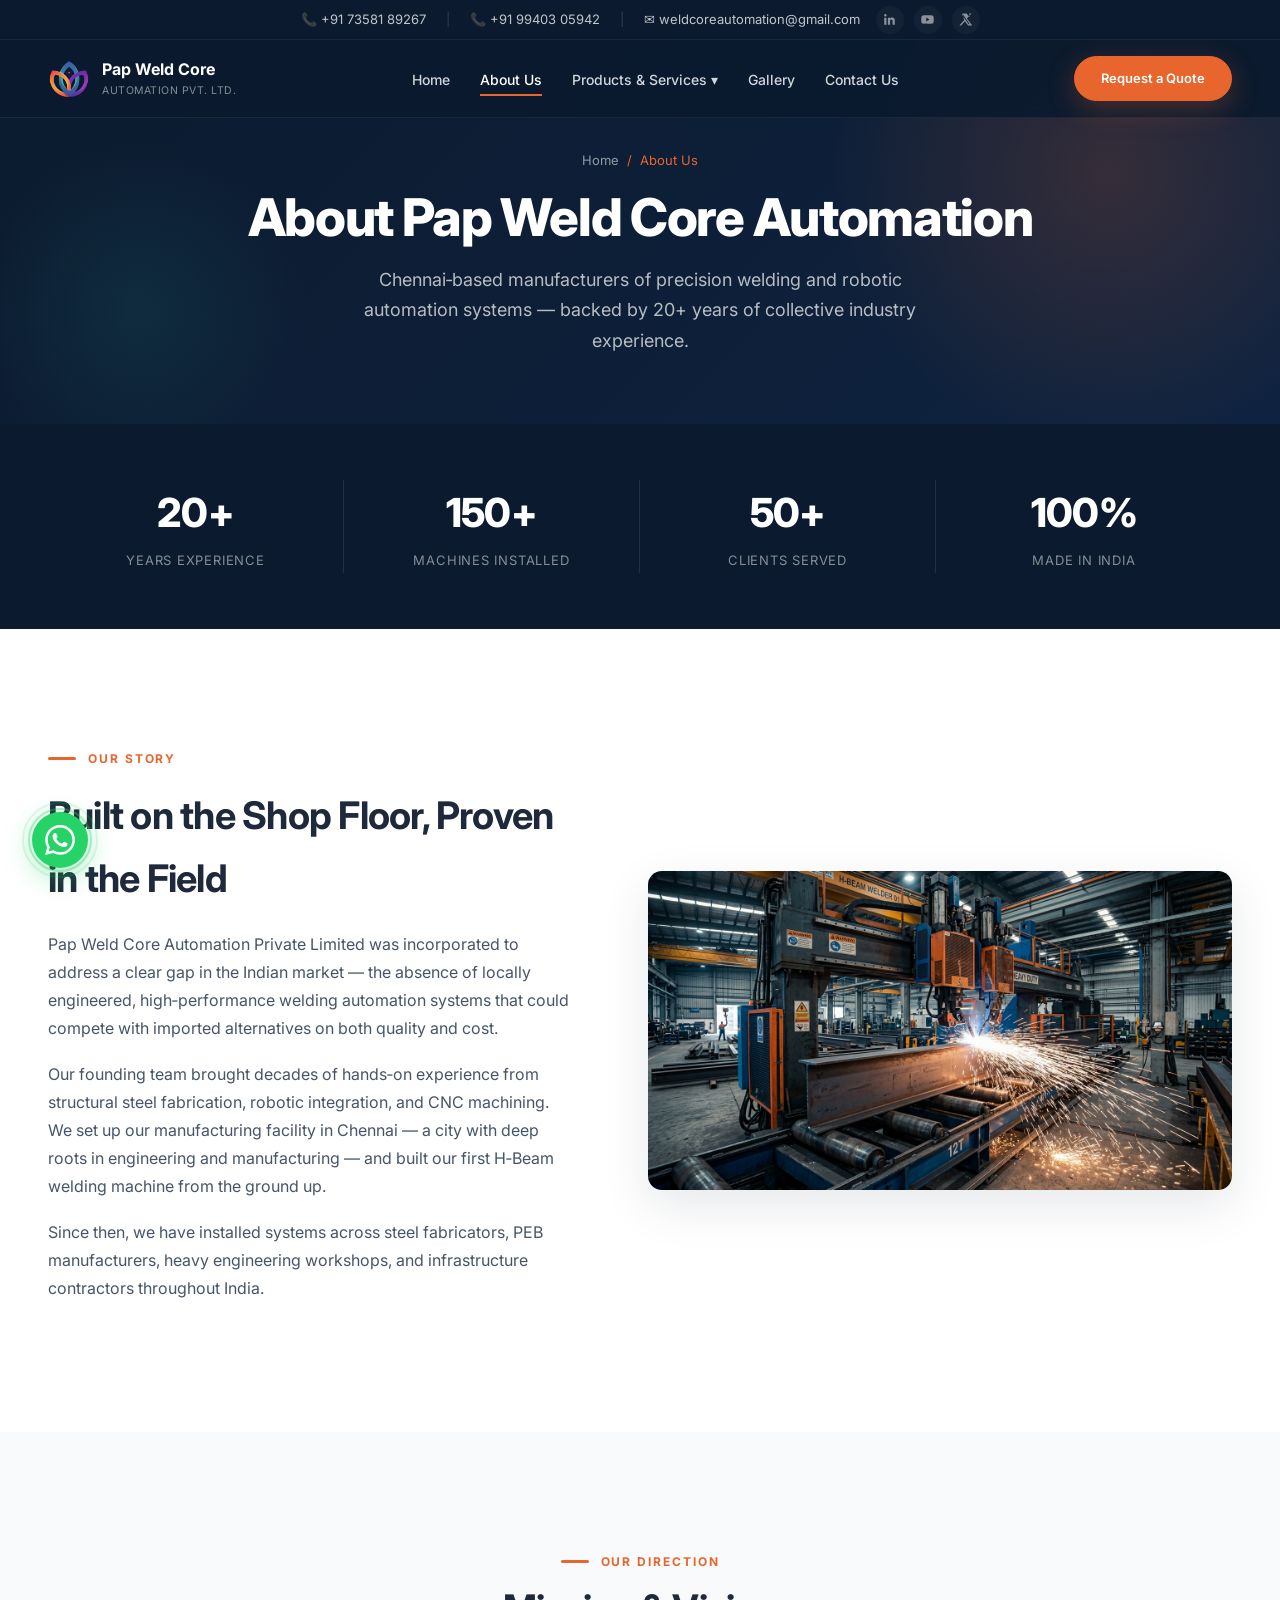
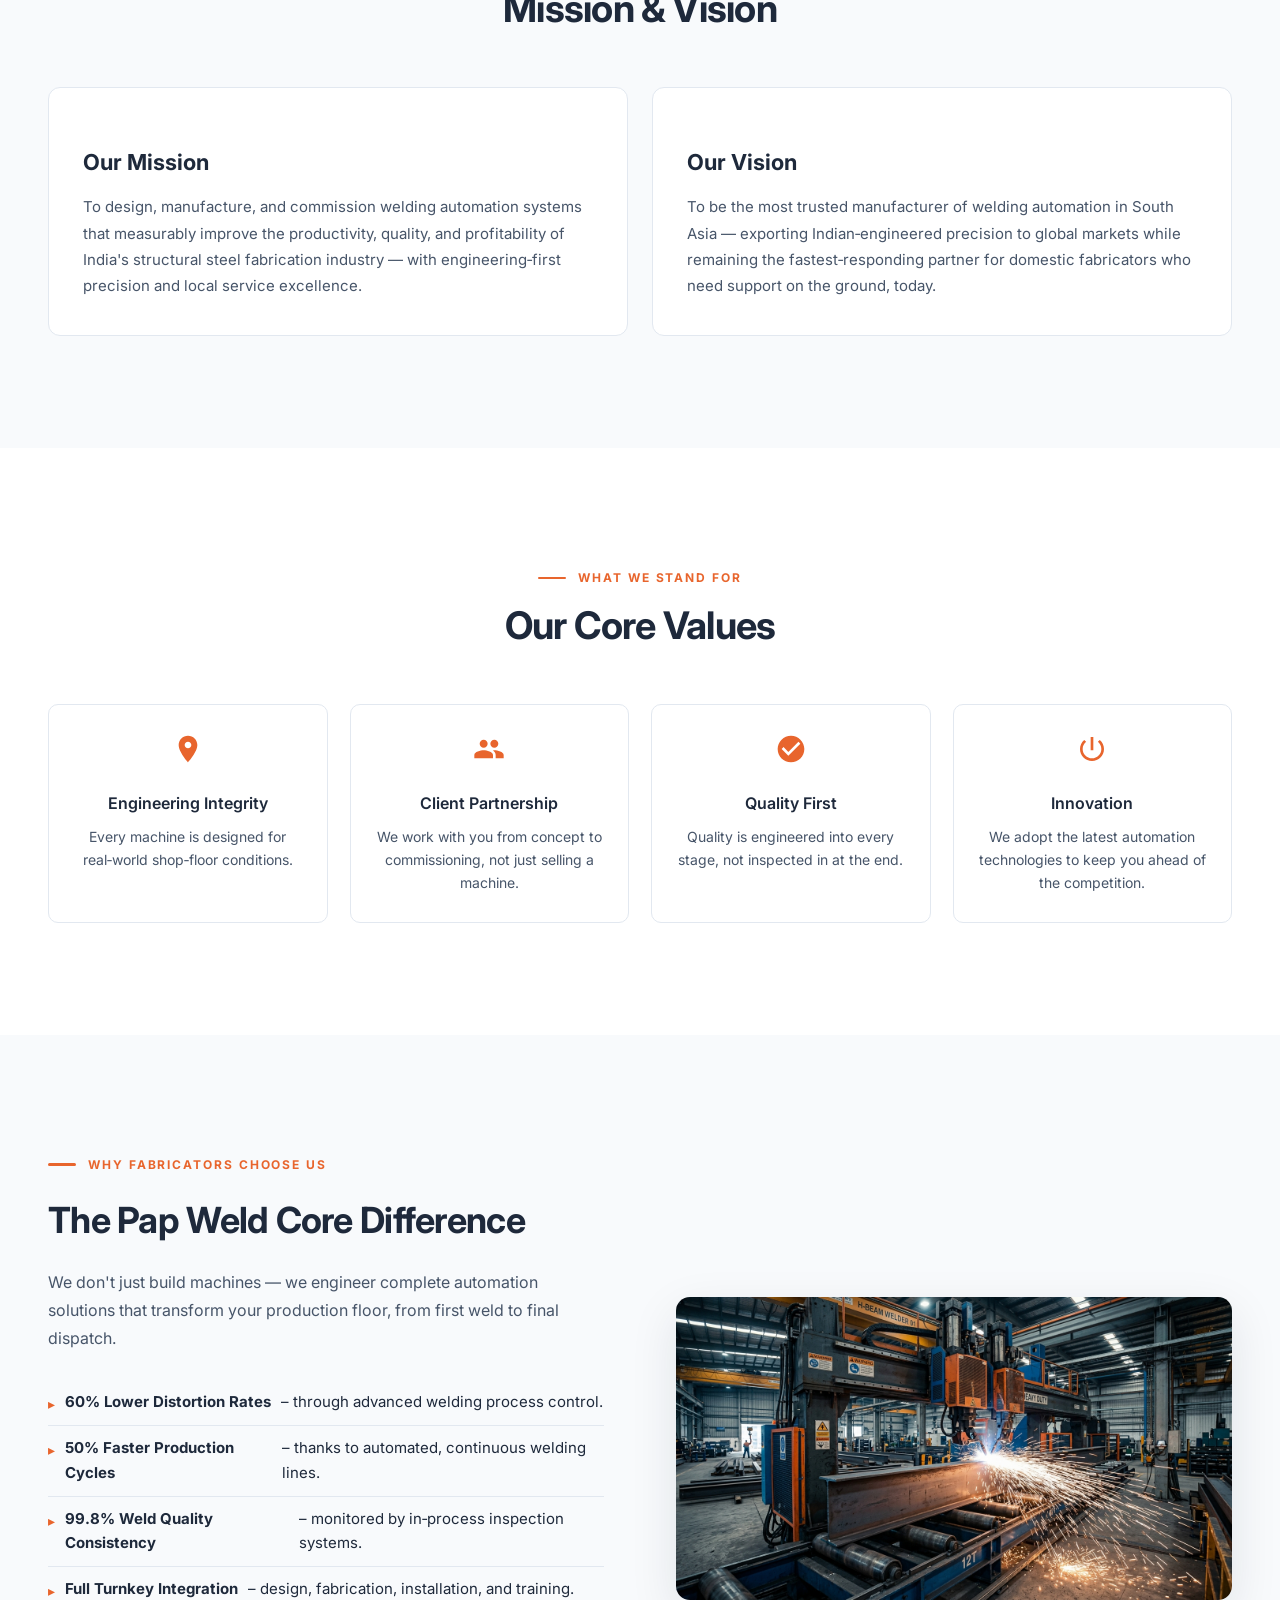
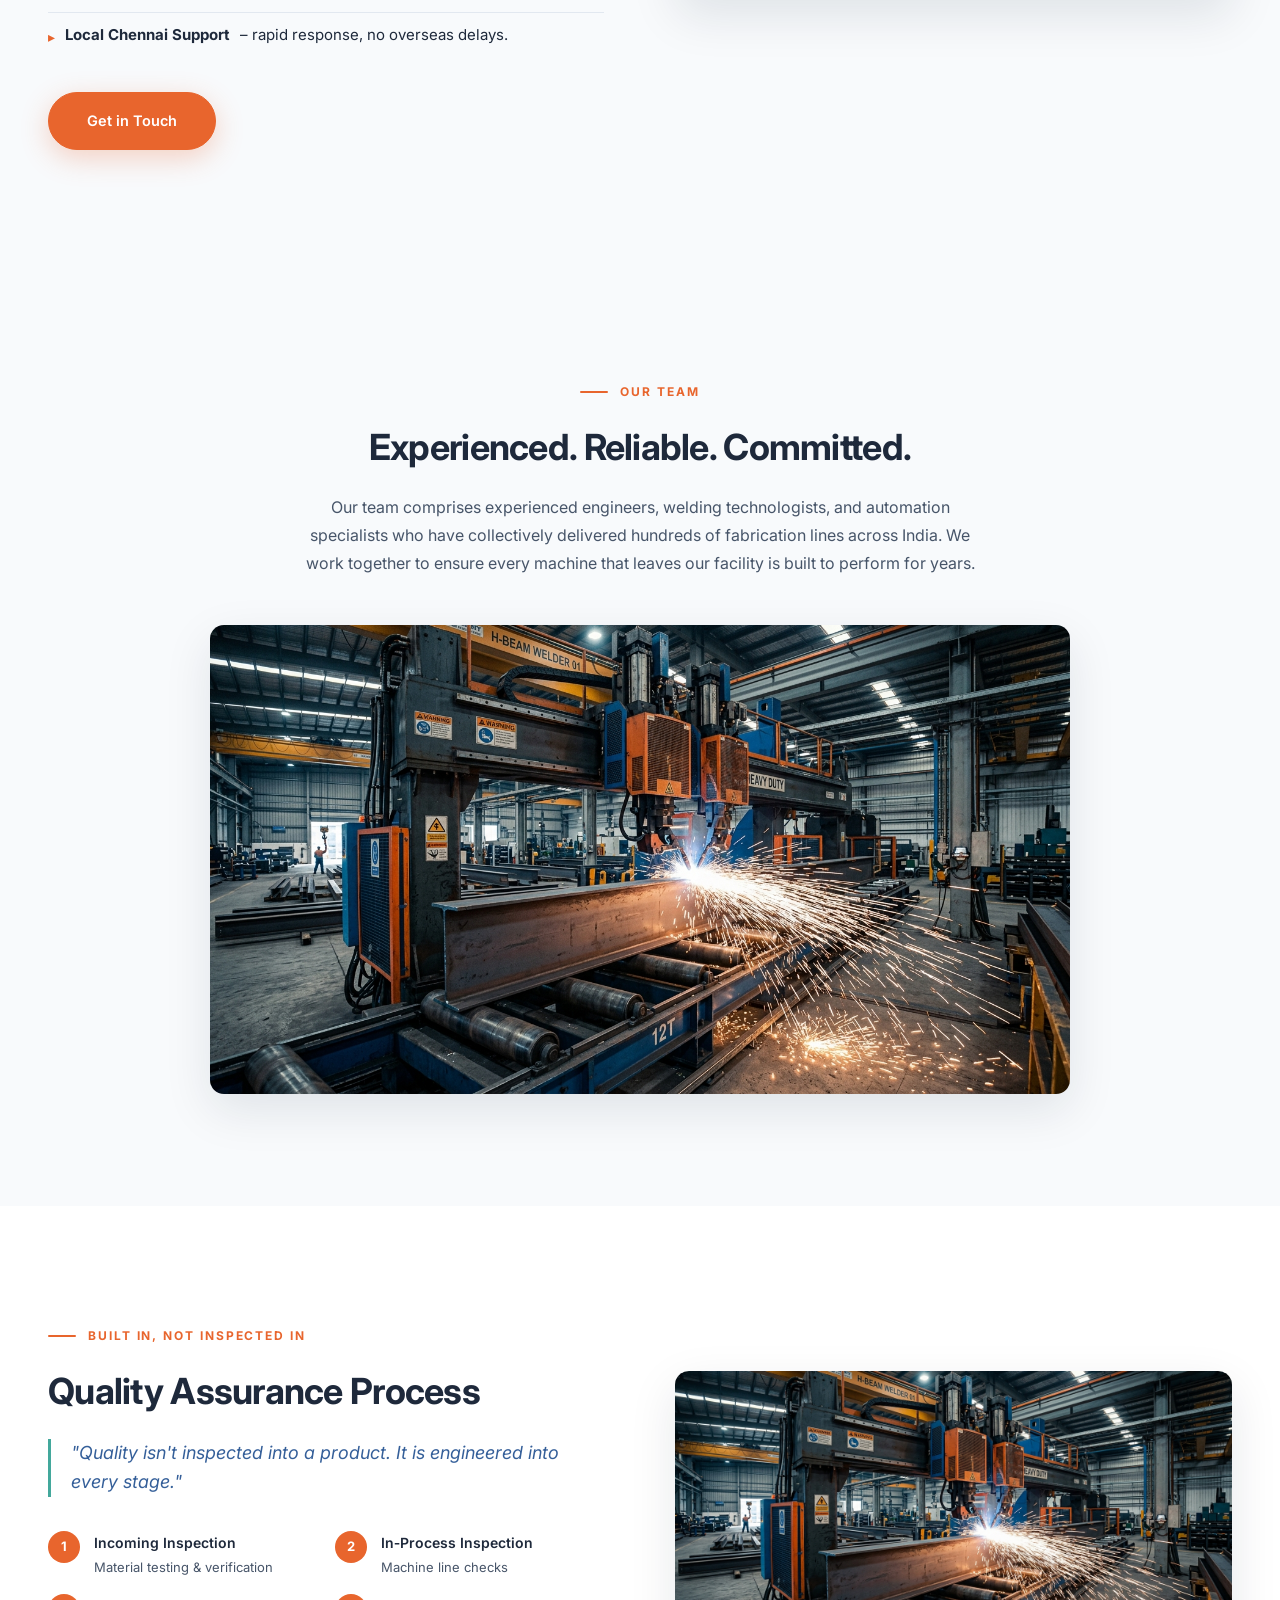
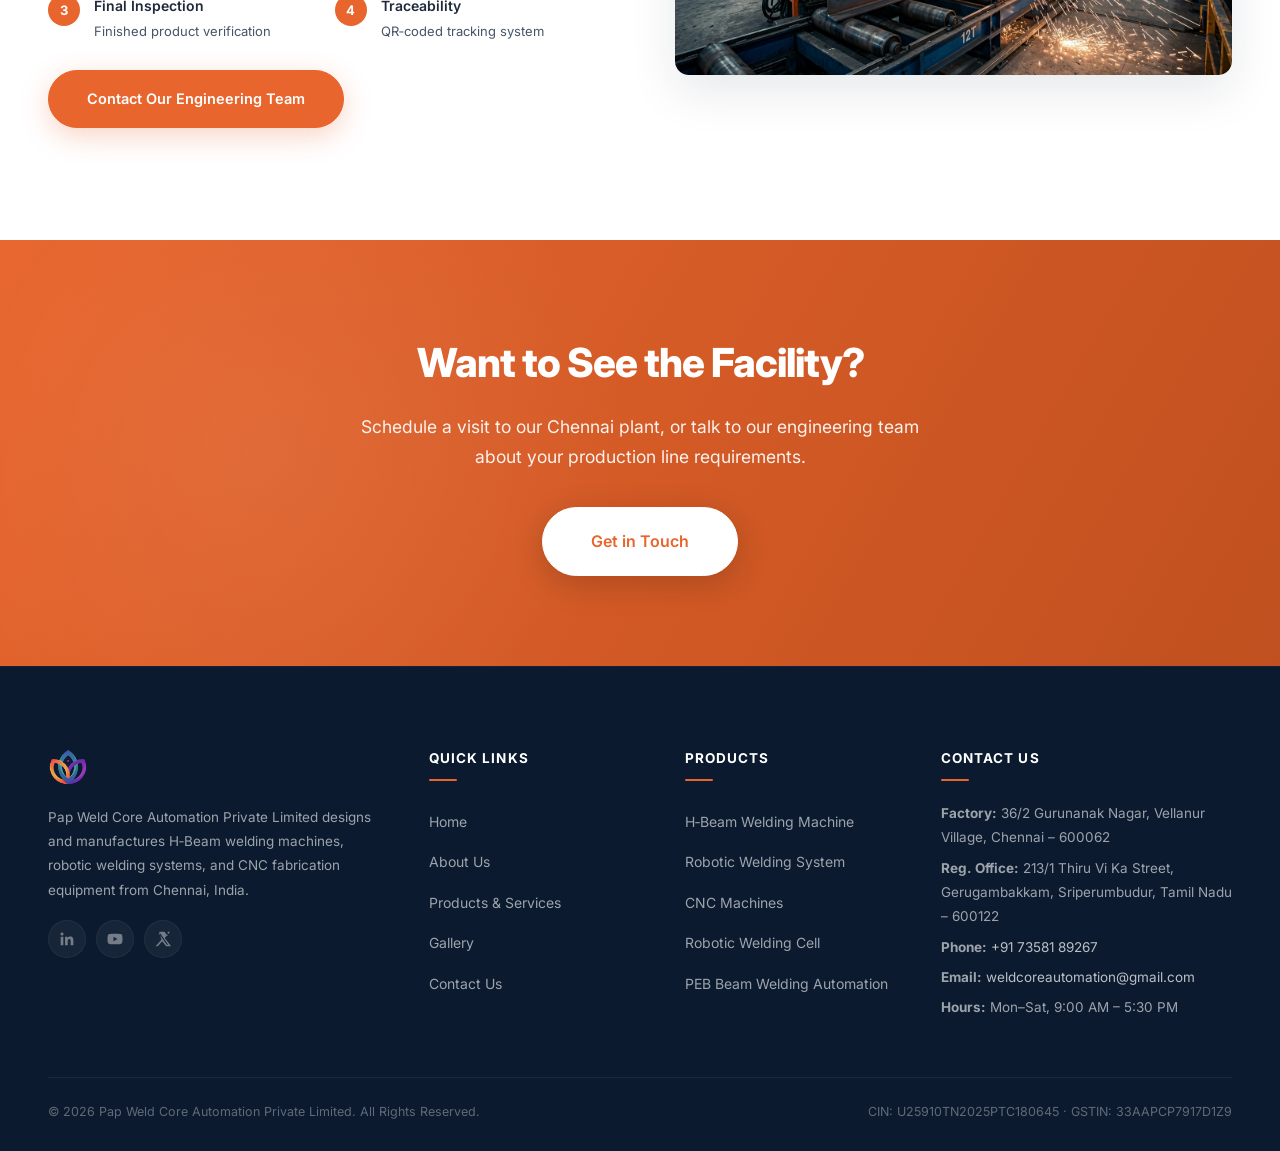
==== commit 86016ff5: "Add files via upload" ====
--- a/about.html
+++ b/about.html
@@ -1,259 +1,321 @@
-<!DOCTYPE html>
-<html lang="en">
-<head>
-    <meta charset="UTF-8">
-    <meta name="viewport" content="width=device-width, initial-scale=1.0">
-    <title>About Us | Pap Weld Core Automation</title>
-    <meta name="description" content="Manufacturer of H-Beam welding machines, robotic welding systems, and CNC machinery based in Chennai. 6+ years of engineering excellence.">
-    <link rel="icon" type="image/x-icon" href="images/favicon/favicon.ico">
-    <link rel="stylesheet" href="css/style.css">
-    <link rel="preconnect" href="https://fonts.googleapis.com">
-    <link rel="preconnect" href="https://fonts.gstatic.com" crossorigin>
-    <link href="https://fonts.googleapis.com/css2?family=Inter:wght@400;500;600;700;800&amp;display=swap" rel="stylesheet">
-</head>
-<body>
-
-<!-- ===== BACK TO TOP BUTTON ===== -->
-<button id="backToTop" class="back-to-top" aria-label="Back to top">
-    <svg width="20" height="20" viewBox="0 0 24 24" fill="none" stroke="currentColor" stroke-width="2.5" stroke-linecap="round" stroke-linejoin="round"><path d="M12 19V5M5 12l7-7 7 7"/></svg>
-</button>
-
-<!-- ===== HEADER ===== -->
-<header id="header" class="header">
-    <div class="container header-wrapper">
-        <a href="index.html" class="logo">
-            <img src="images/logo/logo-main.png" alt="Pap Weld Core Automation logo">
-            <span class="logo-text">
-                <span class="name">Pap Weld Core</span>
-                <span class="sub">AUTOMATION PVT. LTD.</span>
-            </span>
-        </a>
-        <nav class="nav" aria-label="Main navigation">
-            <ul class="nav-list">
-                <li><a href="index.html" class="nav-link">Home</a></li>
-                <li><a href="about.html" class="nav-link active">About Us</a></li>
-                <li class="dropdown">
-                    <a href="products.html" class="nav-link" aria-haspopup="true" aria-expanded="false">Products ▾</a>
-                    <ul class="dropdown-menu" role="menu">
-                        <li><a href="products.html#h-beam" role="menuitem">H-Beam Welding Machine</a></li>
-                        <li><a href="products.html#robotic" role="menuitem">Robotic Welding System</a></li>
-                        <li><a href="products.html#cnc" role="menuitem">CNC Machines</a></li>
-                        <li><a href="products.html#robotic-cell" role="menuitem">Robotic Welding Cell</a></li>
-                        <li><a href="products.html#peb" role="menuitem">PEB Beam Welding Automation</a></li>
-                        <li><a href="products.html#drilling" role="menuitem">CNC Plate Drilling Machine</a></li>
-                        <li><a href="products.html#beam-line" role="menuitem">Beam Welding Line</a></li>
-                    </ul>
-                </li>
-                <li><a href="industries.html" class="nav-link">Industries</a></li>
-                <li><a href="projects.html" class="nav-link">Projects</a></li>
-                <li><a href="quality.html" class="nav-link">Quality</a></li>
-                <li><a href="contact.html" class="nav-link">Contact</a></li>
-            </ul>
-        </nav>
-        <div class="header-cta">
-            <a href="contact.html" class="btn btn-primary">Request a Quote</a>
-        </div>
-        <button class="hamburger" id="hamburger" aria-label="Toggle menu">
-            <span></span><span></span><span></span>
-        </button>
-    </div>
-</header>
-
-<!-- ===== PAGE HEADER ===== -->
-<section class="page-header">
-    <div class="container">
-        <div class="breadcrumb"><a href="index.html">Home</a> / About Us</div>
-        <h1>About Pap Weld Core Automation</h1>
-        <p>Trusted manufacturer of H-Beam welding, robotic, and CNC systems — established in Chennai, serving India's structural steel industry.</p>
-    </div>
-</section>
-
-<!-- ===== STAT STRIP ===== -->
-<section class="stat-strip">
-    <div class="container stat-strip-grid">
-        <div class="stat-strip-item" data-aos="fade-up" data-aos-delay="0">
-            <div class="num"><span data-count="6" data-suffix="+">0</span></div>
-            <div class="lbl">Years of Excellence</div>
-        </div>
-        <div class="stat-strip-item" data-aos="fade-up" data-aos-delay="100">
-            <div class="num"><span data-count="9">0</span></div>
-            <div class="lbl">Product Categories</div>
-        </div>
-        <div class="stat-strip-item" data-aos="fade-up" data-aos-delay="200">
-            <div class="num"><span data-count="37" data-suffix="+">0</span></div>
-            <div class="lbl">Machines &amp; Systems</div>
-        </div>
-        <div class="stat-strip-item" data-aos="fade-up" data-aos-delay="300">
-            <div class="num">Pan-India</div>
-            <div class="lbl">Delivery Footprint</div>
-        </div>
-    </div>
-</section>
-
-<!-- ===== OUR STORY ===== -->
-<section class="difference" style="padding-bottom:0;">
-    <div class="container story-wrapper">
-        <div class="story-content" data-aos="fade-right">
-            <div class="eyebrow">Our Story</div>
-            <h2>6+ Years of Precision Engineering</h2>
-            <p>Pap Weld Core Automation Private Limited was established in Chennai with a focused mission: to deliver high-quality automation solutions for the structural steel and Pre-Engineered Building (PEB) sectors. Over the past 6+ years, we have grown into a trusted manufacturer of H-Beam welding machines, robotic welding systems, and CNC fabrication equipment.</p>
-            <p>Our hands-on engineering approach ensures every machine is built for real-world shop floor conditions — optimizing weld quality, reducing distortion, and accelerating throughput. We combine deep process knowledge with modern automation to help fabricators scale their production reliably.</p>
-            <p>Every system we deliver is engineered, built, and commissioned by our team in Chennai, with a strong emphasis on quality and post-sales support.</p>
-        </div>
-        <div class="story-visual" data-aos="fade-left">
-            <img src="https://5.imimg.com/data5/SELLER/Default/2026/2/585704480/VQ/DI/VJ/106518927/ptw-pull-thru-welding-machine-500x500.jpg" alt="Pap Weld Core Factory exterior" loading="lazy">
-        </div>
-    </div>
-</section>
-
-<!-- ===== MISSION & VISION ===== -->
-<section class="difference">
-    <div class="container">
-        <div class="section-header center">
-            <div class="eyebrow" style="justify-content:center;">Our Guiding Principles</div>
-            <h2 class="section-title">Mission &amp; Vision</h2>
-        </div>
-        <div class="mv-grid">
-            <div class="mv-card" data-aos="fade-up" data-aos-delay="0">
-                <span class="icon--mission" style="color:var(--orange); width:40px; height:40px; display:block; margin-bottom:14px;"></span>
-                <h4>Mission</h4>
-                <p>To give Indian structural steel fabricators access to precision welding automation that was once available only from imported systems — engineered, supported, and serviced locally.</p>
-            </div>
-            <div class="mv-card" data-aos="fade-up" data-aos-delay="100">
-                <span class="icon--vision" style="color:var(--teal); width:40px; height:40px; display:block; margin-bottom:14px;"></span>
-                <h4>Vision</h4>
-                <p>To be the benchmark for robotic welding and beam fabrication automation in India, matching the quality tier of global leaders on every line we deliver.</p>
-            </div>
-        </div>
-    </div>
-</section>
-
-<!-- ===== LEADERSHIP TEAM ===== -->
-<section class="capabilities" style="background:var(--white);">
-    <div class="container">
-        <div class="section-header center">
-            <div class="eyebrow" style="justify-content:center;">Leadership</div>
-            <h2 class="section-title">Leadership Team</h2>
-            <p class="section-subtitle">Driven by decades of welding and automation expertise.</p>
-        </div>
-        <div class="team-grid">
-            <div class="team-card" data-aos="fade-up" data-aos-delay="0">
-                <div class="team-avatar">
-                    <span class="icon--director" style="color:var(--orange); width:50px; height:50px;"></span>
-                </div>
-                <h4>Punitha</h4>
-                <span>Director / CEO</span>
-            </div>
-            <div class="team-card" data-aos="fade-up" data-aos-delay="100">
-                <div class="team-avatar">
-                    <span class="icon--director" style="color:var(--teal); width:50px; height:50px;"></span>
-                </div>
-                <h4>Sudhakar Pavithra</h4>
-                <span>Director</span>
-            </div>
-            <div class="team-card" data-aos="fade-up" data-aos-delay="200">
-                <div class="team-avatar">
-                    <span class="icon--director" style="color:var(--amethyst); width:50px; height:50px;"></span>
-                </div>
-                <h4>Padmanaban Ampujam</h4>
-                <span>Director</span>
-            </div>
-        </div>
-    </div>
-</section>
-
-<!-- ===== TIMELINE ===== -->
-<section class="difference">
-    <div class="container">
-        <div class="section-header center">
-            <div class="eyebrow" style="justify-content:center;">Milestones</div>
-            <h2 class="section-title">Company Timeline</h2>
-        </div>
-        <div class="timeline">
-            <div class="timeline-item" data-aos="fade-up" data-aos-delay="0">
-                <div class="year">2020</div>
-                <h4>Company Incorporated</h4>
-                <p>Pap Weld Core Automation Private Limited founded in Chennai.</p>
-            </div>
-            <div class="timeline-item" data-aos="fade-up" data-aos-delay="100">
-                <div class="year">2021</div>
-                <h4>First H-Beam Line Shipped</h4>
-                <p>Delivered our first automated H-Beam welding line to a structural steel fabricator.</p>
-            </div>
-            <div class="timeline-item" data-aos="fade-up" data-aos-delay="200">
-                <div class="year">2022</div>
-                <h4>Robotic Welding Cells Launched</h4>
-                <p>Added multi-axis robotic welding cells to the product range.</p>
-            </div>
-            <div class="timeline-item" data-aos="fade-up" data-aos-delay="300">
-                <div class="year">2025</div>
-                <h4>GST Registration &amp; ISO Alignment</h4>
-                <p>Formalized statutory and quality management systems across engineering and production.</p>
-            </div>
-        </div>
-    </div>
-</section>
-
-<!-- ===== CTA / RFQ ===== -->
-<section class="rfq-cta">
-    <div class="container">
-        <h2>Want to See the Facility?</h2>
-        <p>Schedule a visit to our Chennai plant, or talk to our engineering team about your line.</p>
-        <a href="contact.html" class="btn btn-primary btn-large">Get in Touch</a>
-    </div>
-</section>
-
-<!-- ===== FOOTER ===== -->
-<footer class="footer">
-    <div class="container">
-        <div class="footer-grid">
-            <div class="footer-col">
-                <a href="index.html" class="logo">
-                    <img src="images/logo/logo-white.png" alt="Pap Weld Core Automation white logo">
-                </a>
-                <p>Pap Weld Core Automation Private Limited designs and manufactures H-Beam welding machines, robotic welding systems, and CNC fabrication equipment from Chennai, India.</p>
-                <div class="footer-social">
-                    <a href="#" aria-label="LinkedIn"><span class="icon--linkedin" style="width:20px;height:20px;display:inline-block;background:rgba(255,255,255,0.5);mask-image:url('[data-uri]')"></span></a>
-                    <a href="#" aria-label="YouTube"><span class="icon--youtube" style="width:20px;height:20px;display:inline-block;background:rgba(255,255,255,0.5);mask-image:url('[data-uri]')"></span></a>
-                    <a href="#" aria-label="Twitter / X"><span class="icon--twitter" style="width:20px;height:20px;display:inline-block;background:rgba(255,255,255,0.5);mask-image:url('[data-uri]')"></span></a>
-                </div>
-            </div>
-            <div class="footer-col">
-                <h4>Quick Links</h4>
-                <ul>
-                    <li><a href="index.html">Home</a></li>
-                    <li><a href="about.html">About Us</a></li>
-                    <li><a href="products.html">Products</a></li>
-                    <li><a href="projects.html">Projects</a></li>
-                    <li><a href="quality.html">Quality</a></li>
-                    <li><a href="contact.html">Contact</a></li>
-                </ul>
-            </div>
-            <div class="footer-col">
-                <h4>Products</h4>
-                <ul>
-                    <li><a href="products.html#h-beam">H-Beam Welding Machine</a></li>
-                    <li><a href="products.html#robotic">Robotic Welding System</a></li>
-                    <li><a href="products.html#cnc">CNC Machines</a></li>
-                    <li><a href="products.html#robotic-cell">Robotic Welding Cell</a></li>
-                    <li><a href="products.html#peb">PEB Beam Welding Automation</a></li>
-                </ul>
-            </div>
-            <div class="footer-col">
-                <h4>Contact Us</h4>
-                <p><strong>Factory:</strong> 36/2 Gurunanak Nagar, Vellanur Village, Chennai – 600062</p>
-                <p><strong>Phone:</strong> <a href="tel:+917358189267">+91 73581 89267</a></p>
-                <p><strong>Email:</strong> <a href="mailto:weldcoreautomation@gmail.com">weldcoreautomation@gmail.com</a></p>
-                <p><strong>Hours:</strong> Mon–Sat, 9:00 AM – 5:30 PM</p>
-            </div>
-        </div>
-        <div class="footer-bottom">
-            <p>© 2026 Pap Weld Core Automation Private Limited. All Rights Reserved.</p>
-            <p>CIN: U25910TN2025PTC180645 · GSTIN: 33AAPCP7917D1Z9</p>
-        </div>
-    </div>
-</footer>
-
-<script src="js/main.js"></script>
-</body>
+<!DOCTYPE html>
+<html lang="en">
+<head>
+    <meta charset="UTF-8" />
+    <meta name="viewport" content="width=device-width, initial-scale=1.0" />
+    <title>About Us | Pap Weld Core Automation</title>
+    <meta name="description" content="Pap Weld Core Automation Private Limited – 20+ years of collective industry experience in H‑Beam Welding Machines, Robotic Welding Systems, and CNC Machinery from Chennai, India." />
+    <link rel="icon" type="image/x-icon" href="images/favicon/favicon.ico" />
+    <link rel="preconnect" href="https://fonts.googleapis.com" />
+    <link rel="preconnect" href="https://fonts.gstatic.com" crossorigin />
+    <link href="https://fonts.googleapis.com/css2?family=Inter:wght@400;500;600;700;800;900&display=swap" rel="stylesheet" />
+    <link rel="stylesheet" href="css/style.css" />
+</head>
+<body>
+
+    <!-- ===== WHATSAPP FLOATING BUTTON ===== -->
+    <a href="https://wa.me/917358189267?text=Hello%20Pap%20Weld%20Core%20Automation%2C%20I%20am%20interested%20in%20your%20welding%20automation%20solutions."
+       class="whatsapp-float" target="_blank" rel="noopener noreferrer" aria-label="Chat on WhatsApp">
+        <div class="whatsapp-float-btn">
+            <svg viewBox="0 0 24 24" xmlns="http://www.w3.org/2000/svg">
+                <path d="M17.472 14.382c-.297-.149-1.758-.867-2.03-.967-.273-.099-.471-.148-.67.15-.197.297-.767.966-.94 1.164-.173.199-.347.223-.644.075-.297-.15-1.255-.463-2.39-1.475-.883-.788-1.48-1.761-1.653-2.059-.173-.297-.018-.458.13-.606.134-.133.298-.347.446-.52.149-.174.198-.298.298-.497.099-.198.05-.371-.025-.52-.075-.149-.669-1.612-.916-2.207-.242-.579-.487-.5-.669-.51-.173-.008-.371-.01-.57-.01-.198 0-.52.074-.792.372-.272.297-1.04 1.016-1.04 2.479 0 1.462 1.065 2.875 1.213 3.074.149.198 2.096 3.2 5.077 4.487.709.306 1.262.489 1.694.625.712.227 1.36.195 1.871.118.571-.085 1.758-.719 2.006-1.413.248-.694.248-1.289.173-1.413-.074-.124-.272-.198-.57-.347m-5.421 7.403h-.004a9.87 9.87 0 01-5.031-1.378l-.361-.214-3.741.982.998-3.648-.235-.374a9.86 9.86 0 01-1.51-5.26c.001-5.45 4.436-9.884 9.888-9.884 2.64 0 5.122 1.03 6.988 2.898a9.825 9.825 0 012.893 6.994c-.003 5.45-4.437 9.884-9.885 9.884m8.413-18.297A11.815 11.815 0 0012.05 0C5.495 0 .16 5.335.157 11.892c0 2.096.547 4.142 1.588 5.945L.057 24l6.305-1.654a11.882 11.882 0 005.683 1.448h.005c6.554 0 11.89-5.335 11.893-11.893a11.821 11.821 0 00-3.48-8.413z"/>
+            </svg>
+        </div>
+        <span class="whatsapp-tooltip">Chat on WhatsApp</span>
+    </a>
+
+    <!-- ===== BACK TO TOP ===== -->
+    <button id="backToTop" class="back-to-top" aria-label="Back to top">
+        <svg viewBox="0 0 24 24"><path d="M12 19V5M5 12l7-7 7 7"/></svg>
+    </button>
+
+    <!-- ===== TOP BAR ===== -->
+    <div class="topbar">
+        <div class="container">
+            <div class="topbar-left">
+                <a href="tel:+917358189267">📞 +91 73581 89267</a>
+                <span class="sep">|</span>
+                <a href="tel:+919940305942">📞 +91 99403 05942</a>
+                <span class="sep">|</span>
+                <a href="mailto:weldcoreautomation@gmail.com">✉ weldcoreautomation@gmail.com</a>
+            </div>
+            <div class="topbar-right">
+                <a href="#" aria-label="LinkedIn"><svg viewBox="0 0 24 24"><path d="M20.45 20.45h-3.55v-5.55c0-1.32-.02-3.02-1.84-3.02-1.84 0-2.12 1.44-2.12 2.93v5.64H9.4V9h3.41v1.56h.05c.47-.9 1.62-1.84 3.36-1.84 3.6 0 4.26 2.37 4.26 5.46v6.23zM5.37 7.32c-1.14 0-2.06-.92-2.06-2.06 0-1.14.92-2.06 2.06-2.06 1.14 0 2.06.92 2.06 2.06 0 1.14-.92 2.06-2.06 2.06zm-1.79 13.13h3.55V9H3.58v11.45z"/></svg></a>
+                <a href="#" aria-label="YouTube"><svg viewBox="0 0 24 24"><path d="M21.58 7.19c-.23-.86-.91-1.54-1.77-1.77C18.25 5 12 5 12 5s-6.25 0-7.81.42c-.86.23-1.54.91-1.77 1.77C2 8.75 2 12 2 12s0 3.25.42 4.81c.23.86.91 1.54 1.77 1.77C5.75 19 12 19 12 19s6.25 0 7.81-.42c.86-.23 1.54-.91 1.77-1.77C22 15.25 22 12 22 12s0-3.25-.42-4.81zM10 15.06V8.94l5.22 3.06L10 15.06z"/></svg></a>
+                <a href="#" aria-label="Twitter / X"><svg viewBox="0 0 24 24"><path d="M18.244 2.25h3.308l-7.227 8.26 8.502 11.24h-6.643l-5.216-6.817-5.956 6.817H2.175l7.73-8.835L7.029 2.25h6.815l4.713 6.191zM17.083 19.772h1.832L7.998 3.957H6.04L17.083 19.772z"/></svg></a>
+            </div>
+        </div>
+    </div>
+
+    <!-- ===== HEADER ===== -->
+    <header class="header" id="header">
+        <div class="container header-wrapper">
+            <a href="index.html" class="logo">
+                <img src="images/logo/logo-main.png" alt="Pap Weld Core Automation logo" />
+                <span class="logo-text">
+                    <span class="name">Pap Weld Core</span>
+                    <span class="sub">AUTOMATION PVT. LTD.</span>
+                </span>
+            </a>
+            <nav class="nav" id="nav" aria-label="Main navigation">
+                <ul class="nav-list">
+                    <li><a href="index.html" class="nav-link">Home</a></li>
+                    <li><a href="about.html" class="nav-link active">About Us</a></li>
+                    <li class="dropdown">
+                        <a href="products.html" class="nav-link" aria-haspopup="true">Products &amp; Services ▾</a>
+                        <ul class="dropdown-menu" role="menu">
+                            <li><a href="products.html#h-beam">H‑Beam Welding Machine</a></li>
+                            <li><a href="products.html#robotic">Robotic Welding System</a></li>
+                            <li><a href="products.html#cnc">CNC Machines</a></li>
+                            <li><a href="products.html#robotic-cell">Robotic Welding Cell</a></li>
+                            <li><a href="products.html#peb">PEB Beam Welding Automation</a></li>
+                            <li><a href="products.html#drilling">CNC Plate Drilling Machine</a></li>
+                            <li><a href="products.html#beam-line">Beam Welding Line</a></li>
+                        </ul>
+                    </li>
+                    <li><a href="gallery.html" class="nav-link">Gallery</a></li>
+                    <li><a href="contact.html" class="nav-link">Contact Us</a></li>
+                </ul>
+            </nav>
+            <div class="header-cta">
+                <a href="contact.html" class="btn btn-primary">Request a Quote</a>
+            </div>
+            <button class="hamburger" id="hamburger" aria-label="Toggle menu">
+                <span></span><span></span><span></span>
+            </button>
+        </div>
+    </header>
+
+    <!-- ===== PAGE HEADER ===== -->
+    <section class="page-header">
+        <div class="container">
+            <div class="breadcrumb"><a href="index.html">Home</a> <span>/</span> <span>About Us</span></div>
+            <h1>About Pap Weld Core Automation</h1>
+            <p>Chennai‑based manufacturers of precision welding and robotic automation systems — backed by 20+ years of collective industry experience.</p>
+        </div>
+    </section>
+
+    <!-- ===== STAT STRIP ===== -->
+    <section class="stat-strip">
+        <div class="container">
+            <div class="stat-strip-grid">
+                <div class="stat-strip-item">
+                    <span class="num" data-count="20" data-suffix="+">20+</span>
+                    <span class="lbl">Years Experience</span>
+                </div>
+                <div class="stat-strip-item">
+                    <span class="num" data-count="150" data-suffix="+">150+</span>
+                    <span class="lbl">Machines Installed</span>
+                </div>
+                <div class="stat-strip-item">
+                    <span class="num" data-count="50" data-suffix="+">50+</span>
+                    <span class="lbl">Clients Served</span>
+                </div>
+                <div class="stat-strip-item">
+                    <span class="num" data-count="100" data-suffix="%">100%</span>
+                    <span class="lbl">Made in India</span>
+                </div>
+            </div>
+        </div>
+    </section>
+
+    <!-- ===== OUR STORY ===== -->
+    <section class="story-section">
+        <div class="container story-wrapper">
+            <div class="story-content" data-aos="fade-right">
+                <div class="eyebrow">Our Story</div>
+                <h2>Built on the Shop Floor, Proven in the Field</h2>
+                <p>Pap Weld Core Automation Private Limited was incorporated to address a clear gap in the Indian market — the absence of locally engineered, high‑performance welding automation systems that could compete with imported alternatives on both quality and cost.</p>
+                <p>Our founding team brought decades of hands‑on experience from structural steel fabrication, robotic integration, and CNC machining. We set up our manufacturing facility in Chennai — a city with deep roots in engineering and manufacturing — and built our first H‑Beam welding machine from the ground up.</p>
+                <p>Since then, we have installed systems across steel fabricators, PEB manufacturers, heavy engineering workshops, and infrastructure contractors throughout India.</p>
+            </div>
+            <div class="story-image" data-aos="fade-left">
+                <img src="images/banners/hero-machine.png" alt="Pap Weld Core manufacturing facility in Chennai" loading="lazy" />
+            </div>
+        </div>
+    </section>
+
+    <!-- ===== MISSION & VISION ===== -->
+    <section class="mv-section">
+        <div class="container">
+            <div class="section-header center" data-aos="fade-up">
+                <div class="eyebrow center">Our Direction</div>
+                <h2 class="section-title">Mission &amp; Vision</h2>
+            </div>
+            <div class="mv-grid">
+                <div class="mv-card" data-aos="fade-up">
+                    <div class="mv-icon">
+                        <div class="icon--mission"></div>
+                    </div>
+                    <h3>Our Mission</h3>
+                    <p>To design, manufacture, and commission welding automation systems that measurably improve the productivity, quality, and profitability of India's structural steel fabrication industry — with engineering‑first precision and local service excellence.</p>
+                </div>
+                <div class="mv-card" data-aos="fade-up">
+                    <div class="mv-icon">
+                        <div class="icon--vision"></div>
+                    </div>
+                    <h3>Our Vision</h3>
+                    <p>To be the most trusted manufacturer of welding automation in South Asia — exporting Indian‑engineered precision to global markets while remaining the fastest‑responding partner for domestic fabricators who need support on the ground, today.</p>
+                </div>
+            </div>
+        </div>
+    </section>
+
+    <!-- ===== VALUES ===== -->
+    <section class="values-section" style="padding:var(--section-y) 0;background:var(--white);">
+        <div class="container">
+            <div class="section-header center" data-aos="fade-up">
+                <div class="eyebrow center">What We Stand For</div>
+                <h2 class="section-title">Our Core Values</h2>
+            </div>
+            <div class="values-grid">
+                <div class="value-card" data-aos="fade-up">
+                    <div class="value-icon">
+                        <svg class="value-icon-svg" viewBox="0 0 24 24" fill="currentColor"><path d="M12 2C8.13 2 5 5.13 5 9c0 5.25 7 13 7 13s7-7.75 7-13c0-3.87-3.13-7-7-7zm0 9.5c-1.38 0-2.5-1.12-2.5-2.5s1.12-2.5 2.5-2.5 2.5 1.12 2.5 2.5-1.12 2.5-2.5 2.5z"/></svg>
+                    </div>
+                    <h4>Engineering Integrity</h4>
+                    <p>Every machine is designed for real‑world shop‑floor conditions.</p>
+                </div>
+                <div class="value-card" data-aos="fade-up">
+                    <div class="value-icon">
+                        <svg class="value-icon-svg" viewBox="0 0 24 24" fill="currentColor"><path d="M16 11c1.66 0 2.99-1.34 2.99-3S17.66 5 16 5c-1.66 0-3 1.34-3 3s1.34 3 3 3zm-8 0c1.66 0 2.99-1.34 2.99-3S9.66 5 8 5C6.34 5 5 6.34 5 8s1.34 3 3 3zm0 2c-2.33 0-7 1.17-7 3.5V19h14v-2.5c0-2.33-4.67-3.5-7-3.5zm8 0c-.29 0-.62.02-.97.05 1.16.84 1.97 1.97 1.97 3.45V19h6v-2.5c0-2.33-4.67-3.5-7-3.5z"/></svg>
+                    </div>
+                    <h4>Client Partnership</h4>
+                    <p>We work with you from concept to commissioning, not just selling a machine.</p>
+                </div>
+                <div class="value-card" data-aos="fade-up">
+                    <div class="value-icon">
+                        <svg class="value-icon-svg" viewBox="0 0 24 24" fill="currentColor"><path d="M12 2C6.48 2 2 6.48 2 12s4.48 10 10 10 10-4.48 10-10S17.52 2 12 2zm-2 15l-5-5 1.41-1.41L10 14.17l7.59-7.59L19 8l-9 9z"/></svg>
+                    </div>
+                    <h4>Quality First</h4>
+                    <p>Quality is engineered into every stage, not inspected in at the end.</p>
+                </div>
+                <div class="value-card" data-aos="fade-up">
+                    <div class="value-icon">
+                        <svg class="value-icon-svg" viewBox="0 0 24 24" fill="currentColor"><path d="M13 3h-2v10h2V3zm4.83 2.17l-1.42 1.42C17.99 7.86 19 9.81 19 12c0 3.87-3.13 7-7 7s-7-3.13-7-7c0-2.19 1.01-4.14 2.59-5.42L6.17 5.17C4.23 6.82 3 9.26 3 12c0 4.97 4.03 9 9 9s9-4.03 9-9c0-2.74-1.23-5.18-3.17-6.83z"/></svg>
+                    </div>
+                    <h4>Innovation</h4>
+                    <p>We adopt the latest automation technologies to keep you ahead of the competition.</p>
+                </div>
+            </div>
+        </div>
+    </section>
+
+    <!-- ===== WHY CHOOSE US ===== -->
+    <section style="padding:var(--section-y) 0;background:var(--gray-light);">
+        <div class="container why-wrapper">
+            <div class="why-content" data-aos="fade-right">
+                <div class="eyebrow">Why Fabricators Choose Us</div>
+                <h2>The Pap Weld Core Difference</h2>
+                <p>We don't just build machines — we engineer complete automation solutions that transform your production floor, from first weld to final dispatch.</p>
+                <ul class="why-list">
+                    <li><strong>60% Lower Distortion Rates</strong> – through advanced welding process control.</li>
+                    <li><strong>50% Faster Production Cycles</strong> – thanks to automated, continuous welding lines.</li>
+                    <li><strong>99.8% Weld Quality Consistency</strong> – monitored by in‑process inspection systems.</li>
+                    <li><strong>Full Turnkey Integration</strong> – design, fabrication, installation, and training.</li>
+                    <li><strong>Local Chennai Support</strong> – rapid response, no overseas delays.</li>
+                </ul>
+                <a href="contact.html" class="btn btn-primary">Get in Touch</a>
+            </div>
+            <div class="why-image" data-aos="fade-left">
+                <img src="images/banners/hero-machine.png" alt="Pap Weld Core automation solution in operation" loading="lazy" />
+            </div>
+        </div>
+    </section>
+
+    <!-- ===== OUR TEAM ===== -->
+    <section class="team-section" id="team">
+        <div class="container">
+            <div class="team-content" data-aos="fade-up">
+                <div class="eyebrow center" style="justify-content:center;">Our Team</div>
+                <h2>Experienced. Reliable. Committed.</h2>
+                <p>Our team comprises experienced engineers, welding technologists, and automation specialists who have collectively delivered hundreds of fabrication lines across India. We work together to ensure every machine that leaves our facility is built to perform for years.</p>
+            </div>
+            <div class="team-image" data-aos="fade-up">
+                <img src="images/banners/hero-machine.png" alt="Pap Weld Core engineering team at work" loading="lazy" />
+            </div>
+        </div>
+    </section>
+
+    <!-- ===== QUALITY COMMITMENT ===== -->
+    <section class="quality-commitment" id="quality">
+        <div class="container quality-commitment-wrapper">
+            <div class="quality-commitment-content" data-aos="fade-right">
+                <div class="eyebrow">Built In, Not Inspected In</div>
+                <h2>Quality Assurance Process</h2>
+                <p class="quality-quote">"Quality isn't inspected into a product. It is engineered into every stage."</p>
+                <div class="quality-commitment-steps">
+                    <div class="quality-commitment-step"><span class="step-num">1</span><div><h4>Incoming Inspection</h4><p>Material testing &amp; verification</p></div></div>
+                    <div class="quality-commitment-step"><span class="step-num">2</span><div><h4>In‑Process Inspection</h4><p>Machine line checks</p></div></div>
+                    <div class="quality-commitment-step"><span class="step-num">3</span><div><h4>Final Inspection</h4><p>Finished product verification</p></div></div>
+                    <div class="quality-commitment-step"><span class="step-num">4</span><div><h4>Traceability</h4><p>QR‑coded tracking system</p></div></div>
+                </div>
+                <a href="contact.html" class="btn btn-primary">Contact Our Engineering Team</a>
+            </div>
+            <div class="quality-commitment-image" data-aos="fade-left">
+                <img src="images/banners/hero-machine.png" alt="Quality inspection of welded components" loading="lazy" />
+            </div>
+        </div>
+    </section>
+
+    <!-- ===== RFQ CTA ===== -->
+    <section class="rfq-cta">
+        <div class="container">
+            <h2>Want to See the Facility?</h2>
+            <p>Schedule a visit to our Chennai plant, or talk to our engineering team about your production line requirements.</p>
+            <a href="contact.html" class="btn btn-primary btn-large">Get in Touch</a>
+        </div>
+    </section>
+
+    <!-- ===== FOOTER ===== -->
+    <footer class="footer">
+        <div class="container">
+            <div class="footer-grid">
+                <div class="footer-col">
+                    <a href="index.html" class="logo"><img src="images/logo/logo-main.png" alt="Pap Weld Core Automation logo" /></a>
+                    <p>Pap Weld Core Automation Private Limited designs and manufactures H‑Beam welding machines, robotic welding systems, and CNC fabrication equipment from Chennai, India.</p>
+                    <div class="footer-social">
+                        <a href="#" aria-label="LinkedIn"><svg viewBox="0 0 24 24"><path d="M20.45 20.45h-3.55v-5.55c0-1.32-.02-3.02-1.84-3.02-1.84 0-2.12 1.44-2.12 2.93v5.64H9.4V9h3.41v1.56h.05c.47-.9 1.62-1.84 3.36-1.84 3.6 0 4.26 2.37 4.26 5.46v6.23zM5.37 7.32c-1.14 0-2.06-.92-2.06-2.06 0-1.14.92-2.06 2.06-2.06 1.14 0 2.06.92 2.06 2.06 0 1.14-.92 2.06-2.06 2.06zm-1.79 13.13h3.55V9H3.58v11.45z"/></svg></a>
+                        <a href="#" aria-label="YouTube"><svg viewBox="0 0 24 24"><path d="M21.58 7.19c-.23-.86-.91-1.54-1.77-1.77C18.25 5 12 5 12 5s-6.25 0-7.81.42c-.86.23-1.54.91-1.77 1.77C2 8.75 2 12 2 12s0 3.25.42 4.81c.23.86.91 1.54 1.77 1.77C5.75 19 12 19 12 19s6.25 0 7.81-.42c.86-.23 1.54-.91 1.77-1.77C22 15.25 22 12 22 12s0-3.25-.42-4.81zM10 15.06V8.94l5.22 3.06L10 15.06z"/></svg></a>
+                        <a href="#" aria-label="Twitter / X"><svg viewBox="0 0 24 24"><path d="M18.244 2.25h3.308l-7.227 8.26 8.502 11.24h-6.643l-5.216-6.817-5.956 6.817H2.175l7.73-8.835L7.029 2.25h6.815l4.713 6.191zM17.083 19.772h1.832L7.998 3.957H6.04L17.083 19.772z"/></svg></a>
+                    </div>
+                </div>
+                <div class="footer-col">
+                    <h4>Quick Links</h4>
+                    <ul>
+                        <li><a href="index.html">Home</a></li>
+                        <li><a href="about.html">About Us</a></li>
+                        <li><a href="products.html">Products &amp; Services</a></li>
+                        <li><a href="gallery.html">Gallery</a></li>
+                        <li><a href="contact.html">Contact Us</a></li>
+                    </ul>
+                </div>
+                <div class="footer-col">
+                    <h4>Products</h4>
+                    <ul>
+                        <li><a href="products.html#h-beam">H‑Beam Welding Machine</a></li>
+                        <li><a href="products.html#robotic">Robotic Welding System</a></li>
+                        <li><a href="products.html#cnc">CNC Machines</a></li>
+                        <li><a href="products.html#robotic-cell">Robotic Welding Cell</a></li>
+                        <li><a href="products.html#peb">PEB Beam Welding Automation</a></li>
+                    </ul>
+                </div>
+                <div class="footer-col">
+                    <h4>Contact Us</h4>
+                    <p><strong>Factory:</strong> 36/2 Gurunanak Nagar, Vellanur Village, Chennai – 600062</p>
+                    <p><strong>Reg. Office:</strong> 213/1 Thiru Vi Ka Street, Gerugambakkam, Sriperumbudur, Tamil Nadu – 600122</p>
+                    <p><strong>Phone:</strong> <a href="tel:+917358189267" style="color:rgba(255,255,255,.72);">+91 73581 89267</a></p>
+                    <p><strong>Email:</strong> <a href="mailto:weldcoreautomation@gmail.com" style="color:rgba(255,255,255,.72);">weldcoreautomation@gmail.com</a></p>
+                    <p><strong>Hours:</strong> Mon–Sat, 9:00 AM – 5:30 PM</p>
+                </div>
+            </div>
+            <div class="footer-bottom">
+                <p>© 2026 Pap Weld Core Automation Private Limited. All Rights Reserved.</p>
+                <p>CIN: U25910TN2025PTC180645 · GSTIN: 33AAPCP7917D1Z9</p>
+            </div>
+        </div>
+    </footer>
+
+    <script src="js/main.js"></script>
+</body>
 </html>
--- a/css/style.css
+++ b/css/style.css
@@ -1,2552 +1,1374 @@
 /* ================================================================
-   PAP WELD CORE AUTOMATION — BRAND STYLESHEET
-   Palette: Deep Industrial Navy / Trust Blue / Arc Flame Orange /
-            Precision Teal / Royal Amethyst
+   PAP WELD CORE AUTOMATION — PREMIUM UNIFIED STYLESHEET
+   Single CSS file for all 5 pages
    ================================================================ */
 
-* { margin: 0; padding: 0; box-sizing: border-box; }
+/* ============================================================
+   0. RESET & ROOT
+   ============================================================ */
+*, *::before, *::after { margin: 0; padding: 0; box-sizing: border-box; }
 
 :root {
-    --navy:        #0B1A2E;
-    --navy-2:      #0F2340;
-    --blue:        #1A4A8C;
-    --orange:      #E8652D;
-    --orange-dim:  #C0501F;
-    --teal:        #2A9D8F;
-    --amethyst:    #6B3FA0;
-
-    --white:       #FFFFFF;
-    --gray-light:  #F4F6F9;
-    --gray:        #475569;
-    --gray-dark:   #1E293B;
-    --border:      #E2E8F0;
-
-    --font: 'Inter', -apple-system, sans-serif;
-    --container: 1240px;
-    --section-y: 112px;
-
-    --shadow-sm: 0 2px 10px rgba(11,26,46,0.06);
-    --shadow-md: 0 16px 48px rgba(11,26,46,0.10);
-    --shadow-lg: 0 30px 80px rgba(11,26,46,0.20);
-
-    --ease: cubic-bezier(.22,.61,.36,1);
-}
-
-html { scroll-behavior: smooth; scroll-padding-top: 100px; }
+  --navy:        #0B1A2E;
+  --navy-2:      #0F2340;
+  --navy-light:  #1A3355;
+  --blue:        #1A4A8C;
+  --blue-light:  #2A6AB0;
+  --orange:      #E8652D;
+  --orange-dim:  #C0501F;
+  --orange-glow: rgba(232,101,45,.22);
+  --teal:        #2A9D8F;
+  --teal-dim:    #1F7A6F;
+  --amethyst:    #6B3FA0;
+
+  --white:       #FFFFFF;
+  --gray-light:  #F8FAFC;
+  --gray-soft:   #F1F4F9;
+  --gray:        #475569;
+  --gray-mid:    #64748B;
+  --gray-dark:   #1E293B;
+  --border:      #E2E8F0;
+
+  --font: 'Inter', -apple-system, BlinkMacSystemFont, sans-serif;
+  --container: 1240px;
+  --section-y: 112px;
+
+  --shadow-xs: 0 1px 3px rgba(11,26,46,.04);
+  --shadow-sm: 0 2px 12px rgba(11,26,46,.06);
+  --shadow-md: 0 16px 48px rgba(11,26,46,.10);
+  --shadow-lg: 0 30px 80px rgba(11,26,46,.18);
+  --shadow-xl: 0 40px 100px rgba(11,26,46,.22);
+
+  --ease:        cubic-bezier(.22,.61,.36,1);
+  --ease-bounce: cubic-bezier(.34,1.56,.64,1);
+}
+
+html { scroll-behavior: smooth; scroll-padding-top: 110px; }
 
 body {
-    font-family: var(--font);
-    color: var(--gray);
-    background: var(--white);
-    line-height: 1.65;
-    -webkit-font-smoothing: antialiased;
-}
+  font-family: var(--font);
+  color: var(--gray);
+  background: var(--white);
+  line-height: 1.65;
+  -webkit-font-smoothing: antialiased;
+  -moz-osx-font-smoothing: grayscale;
+}
+
+::selection { background: var(--orange); color: var(--white); }
+
+::-webkit-scrollbar { width: 7px; }
+::-webkit-scrollbar-track { background: var(--gray-light); }
+::-webkit-scrollbar-thumb { background: var(--orange); border-radius: 8px; border: 2px solid var(--gray-light); }
+::-webkit-scrollbar-thumb:hover { background: var(--orange-dim); }
 
 a { text-decoration: none; color: inherit; }
 ul { list-style: none; }
 img { max-width: 100%; height: auto; display: block; }
-button { font-family: inherit; }
+button { font-family: inherit; cursor: pointer; }
 
 .container { max-width: var(--container); margin: 0 auto; padding: 0 28px; }
 
-/* ----- EYEBROW ----- */
+/* ============================================================
+   1. UTILITY CLASSES
+   ============================================================ */
 .eyebrow {
-    display: inline-flex;
-    align-items: center;
-    gap: 10px;
-    font-size: 12px;
-    font-weight: 700;
-    letter-spacing: 0.14em;
-    text-transform: uppercase;
-    color: var(--orange);
-    margin-bottom: 16px;
+  display: inline-flex;
+  align-items: center;
+  gap: 12px;
+  font-size: 12px;
+  font-weight: 700;
+  letter-spacing: .16em;
+  text-transform: uppercase;
+  color: var(--orange);
+  margin-bottom: 16px;
 }
 .eyebrow::before {
-    content: '';
-    width: 24px;
-    height: 2px;
-    background: var(--orange);
-}
-
-/* ----- BUTTONS ----- */
+  content: '';
+  width: 28px; height: 2.5px;
+  border-radius: 2px;
+  background: var(--orange);
+  flex-shrink: 0;
+}
+.eyebrow.center { justify-content: center; }
+.eyebrow.center::before { content: ''; width: 28px; height: 2.5px; border-radius: 2px; background: var(--orange); flex-shrink: 0; }
+
+.section-header { max-width: 640px; margin-bottom: 56px; }
+.section-header.center { margin-left: auto; margin-right: auto; text-align: center; }
+.section-title { font-size: 38px; font-weight: 700; color: var(--gray-dark); margin-bottom: 14px; letter-spacing: -.02em; line-height: 1.15; }
+.section-subtitle { font-size: 16.5px; color: var(--gray); line-height: 1.7; }
+
+.link-arrow {
+  display: inline-flex;
+  align-items: center;
+  gap: 6px;
+  font-size: 14px;
+  font-weight: 600;
+  color: var(--blue);
+  transition: gap .25s var(--ease), color .25s ease;
+}
+.link-arrow:hover { color: var(--orange); gap: 10px; }
+
+/* ============================================================
+   2. BUTTONS
+   ============================================================ */
 .btn {
-    display: inline-flex;
-    align-items: center;
-    justify-content: center;
-    gap: 8px;
-    padding: 15px 34px;
-    border-radius: 3px;
-    font-weight: 600;
-    font-size: 14.5px;
-    cursor: pointer;
-    transition: all .25s var(--ease);
-    text-align: center;
-    border: 1.5px solid transparent;
-    white-space: nowrap;
-}
-.btn-primary { background: var(--orange); color: var(--white); border-color: var(--orange); }
-.btn-primary:hover { background: var(--orange-dim); border-color: var(--orange-dim); }
-
-.btn-secondary { background: transparent; color: var(--white); border-color: rgba(255,255,255,0.4); }
-.btn-secondary:hover { background: rgba(255,255,255,0.08); border-color: var(--white); }
-
-.btn-outline { background: transparent; color: var(--blue); border-color: var(--border); }
-.btn-outline:hover { border-color: var(--blue); background: var(--gray-light); }
-
-.btn-large { padding: 18px 42px; font-size: 16px; }
+  display: inline-flex;
+  align-items: center;
+  justify-content: center;
+  gap: 10px;
+  padding: 16px 38px;
+  border-radius: 60px;
+  font-weight: 600;
+  font-size: 14.5px;
+  cursor: pointer;
+  transition: all .35s var(--ease);
+  text-align: center;
+  border: 1.5px solid transparent;
+  white-space: nowrap;
+  position: relative;
+  overflow: hidden;
+  isolation: isolate;
+}
+.btn::after {
+  content: '';
+  position: absolute;
+  inset: 0;
+  border-radius: 60px;
+  background: rgba(255,255,255,0);
+  transition: background .35s var(--ease);
+  z-index: -1;
+}
+.btn:hover::after { background: rgba(255,255,255,.08); }
+
+.btn-primary {
+  background: var(--orange);
+  color: var(--white);
+  border-color: var(--orange);
+  box-shadow: 0 8px 28px rgba(232,101,45,.28);
+}
+.btn-primary:hover {
+  background: var(--orange-dim);
+  border-color: var(--orange-dim);
+  transform: translateY(-3px);
+  box-shadow: 0 14px 40px rgba(232,101,45,.40);
+}
+.btn-primary:active { transform: translateY(-1px); }
+
+.btn-secondary {
+  background: transparent;
+  color: var(--white);
+  border-color: rgba(255,255,255,.35);
+  backdrop-filter: blur(4px);
+}
+.btn-secondary:hover {
+  background: rgba(255,255,255,.10);
+  border-color: var(--white);
+  transform: translateY(-3px);
+}
+
+.btn-outline {
+  background: transparent;
+  color: var(--blue);
+  border-color: var(--border);
+}
+.btn-outline:hover {
+  border-color: var(--blue);
+  background: var(--gray-light);
+  transform: translateY(-2px);
+  box-shadow: var(--shadow-sm);
+}
+
+.btn-large { padding: 20px 48px; font-size: 16px; }
 .btn-small { padding: 10px 22px; font-size: 13px; }
-
-/* ----- HEADER ----- */
+.btn-block { width: 100%; justify-content: center; border-radius: 10px; }
+
+/* ============================================================
+   3. TOP BAR
+   ============================================================ */
+.topbar {
+  background: var(--navy);
+  color: rgba(255,255,255,.8);
+  font-size: 13px;
+  position: fixed;
+  top: 0; left: 0; right: 0;
+  z-index: 1100;
+  height: 40px;
+  display: flex;
+  align-items: center;
+  border-bottom: 1px solid rgba(255,255,255,.06);
+}
+.topbar .container { display: flex; justify-content: space-between; align-items: center; flex-wrap: wrap; gap: 8px 16px; }
+.topbar-left { display: flex; align-items: center; gap: 20px; flex-wrap: wrap; }
+.topbar-left a { color: rgba(255,255,255,.75); transition: color .25s ease; display: inline-flex; align-items: center; gap: 6px; }
+.topbar-left a:hover { color: var(--white); }
+.topbar-left .sep { opacity: .2; }
+.topbar-right { display: flex; align-items: center; gap: 10px; }
+.topbar-right a {
+  color: rgba(255,255,255,.5);
+  transition: all .25s ease;
+  display: inline-flex;
+  align-items: center;
+  justify-content: center;
+  width: 28px; height: 28px;
+  border-radius: 50%;
+  background: rgba(255,255,255,.04);
+}
+.topbar-right a:hover { color: var(--white); background: rgba(255,255,255,.12); transform: translateY(-2px); }
+.topbar-right svg { width: 15px; height: 15px; fill: currentColor; }
+
+/* ============================================================
+   4. HEADER / NAVIGATION
+   ============================================================ */
 .header {
-    background: rgba(11,26,46,0.92);
-    backdrop-filter: blur(10px);
-    padding: 18px 0;
-    position: fixed;
-    top: 0; left: 0; right: 0;
-    z-index: 1000;
-    transition: all .3s var(--ease);
-    border-bottom: 1px solid rgba(255,255,255,0.06);
-}
-.header.scrolled { padding: 11px 0; box-shadow: 0 6px 30px rgba(0,0,0,0.28); }
+  background: rgba(11,26,46,.90);
+  backdrop-filter: blur(16px);
+  -webkit-backdrop-filter: blur(16px);
+  padding: 16px 0;
+  position: fixed;
+  top: 40px; left: 0; right: 0;
+  z-index: 1000;
+  transition: all .3s var(--ease);
+  border-bottom: 1px solid rgba(255,255,255,.06);
+}
+.header.scrolled {
+  padding: 10px 0;
+  box-shadow: 0 8px 40px rgba(0,0,0,.30);
+  background: rgba(11,26,46,.97);
+}
 
 .header-wrapper { display: flex; align-items: center; justify-content: space-between; gap: 24px; }
 
 .logo { display: flex; align-items: center; gap: 12px; }
-.logo img { height: 42px; width: auto; }
+.logo img { height: 42px; width: auto; transition: transform .3s var(--ease); }
+.logo:hover img { transform: scale(1.04); }
 .logo-text { color: var(--white); line-height: 1.2; }
 .logo-text .name { font-weight: 700; font-size: 16px; display: block; }
-.logo-text .sub { font-size: 11px; color: rgba(255,255,255,0.55); letter-spacing: .03em; }
-
-.nav-list { display: flex; align-items: center; gap: 34px; }
+.logo-text .sub { font-size: 10.5px; color: rgba(255,255,255,.5); letter-spacing: .05em; }
+
+.nav-list { display: flex; align-items: center; gap: 30px; }
 .nav-link {
-    color: rgba(255,255,255,0.82);
-    font-weight: 500;
-    font-size: 14px;
-    padding: 6px 0;
-    position: relative;
-    transition: color .25s ease;
+  color: rgba(255,255,255,.82);
+  font-weight: 500;
+  font-size: 14px;
+  padding: 6px 0;
+  position: relative;
+  transition: color .25s ease;
 }
 .nav-link:hover, .nav-link.active { color: var(--white); }
 .nav-link::after {
-    content: '';
-    position: absolute; bottom: -2px; left: 0;
-    width: 0; height: 2px;
-    background: var(--orange);
-    transition: width .25s var(--ease);
+  content: '';
+  position: absolute; bottom: -2px; left: 0;
+  width: 0; height: 2px;
+  background: var(--orange);
+  transition: width .25s var(--ease);
 }
 .nav-link:hover::after, .nav-link.active::after { width: 100%; }
 
 .dropdown { position: relative; }
 .dropdown-menu {
-    position: absolute; top: calc(100% + 14px); left: -18px;
-    background: var(--white);
-    padding: 10px 0;
-    min-width: 250px;
-    border-radius: 6px;
-    box-shadow: var(--shadow-lg);
-    opacity: 0; visibility: hidden; transform: translateY(8px);
-    transition: all .25s var(--ease);
+  position: absolute; top: calc(100% + 14px); left: -18px;
+  background: rgba(255,255,255,.99);
+  padding: 10px 0;
+  min-width: 256px;
+  border-radius: 10px;
+  box-shadow: var(--shadow-lg);
+  opacity: 0; visibility: hidden; transform: translateY(10px);
+  transition: all .25s var(--ease);
 }
 .dropdown:hover .dropdown-menu { opacity: 1; visibility: visible; transform: translateY(0); }
 .dropdown-menu li a {
-    display: block; padding: 10px 22px;
-    color: var(--gray-dark); font-size: 14px; font-weight: 500;
-    transition: all .2s ease;
-    border-left: 2px solid transparent;
-}
-.dropdown-menu li a:hover { background: var(--gray-light); color: var(--blue); border-left-color: var(--orange); }
+  display: block;
+  padding: 10px 22px;
+  color: var(--gray-dark);
+  font-size: 14px;
+  font-weight: 500;
+  transition: all .2s ease;
+  border-left: 2px solid transparent;
+}
+.dropdown-menu li a:hover {
+  background: var(--gray-light);
+  color: var(--blue);
+  border-left-color: var(--orange);
+  padding-left: 26px;
+}
 
 .header-cta .btn { padding: 11px 26px; font-size: 13px; }
 
-.hamburger {
-    display: none; flex-direction: column; gap: 5px;
-    background: none; border: none; cursor: pointer; padding: 5px;
-}
-.hamburger span { display: block; width: 24px; height: 2px; background: var(--white); transition: all .3s ease; }
-.hamburger.active span:nth-child(1) { transform: rotate(45deg) translate(5px, 6px); }
+.hamburger { display: none; flex-direction: column; gap: 5px; background: none; border: none; padding: 5px; }
+.hamburger span { display: block; width: 24px; height: 2px; background: var(--white); transition: all .3s ease; border-radius: 2px; }
+.hamburger.active span:nth-child(1) { transform: rotate(45deg) translate(5px,6px); }
 .hamburger.active span:nth-child(2) { opacity: 0; }
-.hamburger.active span:nth-child(3) { transform: rotate(-45deg) translate(5px, -6px); }
-
-/* ----- HERO ----- */
+.hamburger.active span:nth-child(3) { transform: rotate(-45deg) translate(5px,-6px); }
+
+/* ============================================================
+   5. PAGE HEADER (inner pages breadcrumb hero)
+   ============================================================ */
+.page-header {
+  background: linear-gradient(135deg, var(--navy) 0%, var(--navy-2) 100%);
+  padding: 150px 0 68px;
+  position: relative;
+  overflow: hidden;
+  text-align: center;
+}
+.page-header::before {
+  content: '';
+  position: absolute;
+  top: -30%; right: -10%;
+  width: 600px; height: 600px;
+  background: radial-gradient(circle, rgba(232,101,45,.18) 0%, transparent 65%);
+  pointer-events: none;
+}
+.page-header::after {
+  content: '';
+  position: absolute;
+  bottom: -20%; left: -5%;
+  width: 400px; height: 400px;
+  background: radial-gradient(circle, rgba(42,157,143,.12) 0%, transparent 60%);
+  pointer-events: none;
+}
+.page-header .container { position: relative; z-index: 1; }
+.breadcrumb {
+  font-size: 13px;
+  color: rgba(255,255,255,.5);
+  margin-bottom: 18px;
+  display: flex;
+  align-items: center;
+  justify-content: center;
+  gap: 8px;
+}
+.breadcrumb a { color: rgba(255,255,255,.55); transition: color .2s ease; }
+.breadcrumb a:hover { color: var(--orange); }
+.breadcrumb span { color: var(--orange); }
+.page-header h1 {
+  font-size: 52px;
+  font-weight: 800;
+  color: var(--white);
+  letter-spacing: -.025em;
+  line-height: 1.1;
+  margin-bottom: 18px;
+}
+.page-header p {
+  font-size: 18px;
+  color: rgba(255,255,255,.7);
+  max-width: 600px;
+  margin: 0 auto;
+  line-height: 1.7;
+}
+
+/* ============================================================
+   6. HERO (Home only)
+   ============================================================ */
 .hero {
-    background: var(--navy);
-    padding: 168px 0 100px;
-    position: relative;
-    overflow: hidden;
-    isolation: isolate;
+  background: var(--navy);
+  padding: 172px 0 108px;
+  position: relative;
+  overflow: hidden;
+  isolation: isolate;
 }
 .hero::before {
-    content: '';
-    position: absolute;
-    top: -20%; right: -8%;
-    width: 720px; height: 720px;
-    background: radial-gradient(circle, rgba(232,101,45,0.30) 0%, rgba(232,101,45,0.08) 40%, transparent 70%);
-    z-index: -1;
-    pointer-events: none;
-}
-.hero-wrapper { display: grid; grid-template-columns: 1.05fr 0.95fr; gap: 70px; align-items: center; }
-
+  content: '';
+  position: absolute;
+  top: -20%; right: -8%;
+  width: 720px; height: 720px;
+  background: radial-gradient(circle, rgba(232,101,45,.22) 0%, rgba(232,101,45,.05) 40%, transparent 70%);
+  z-index: -1;
+}
+.hero::after {
+  content: '';
+  position: absolute;
+  bottom: -10%; left: -5%;
+  width: 500px; height: 500px;
+  background: radial-gradient(circle, rgba(42,157,143,.14) 0%, transparent 60%);
+  z-index: -1;
+}
+.hero-bg {
+  position: absolute;
+  inset: 0;
+  background: url('../images/banners/hero-machine.png') no-repeat center center / cover;
+  opacity: .12;
+  mix-blend-mode: overlay;
+  z-index: 0;
+}
+.hero-wrapper {
+  position: relative;
+  z-index: 1;
+  display: grid;
+  grid-template-columns: 1.05fr .95fr;
+  gap: 70px;
+  align-items: center;
+}
 .hero-title {
-    font-size: 56px;
-    font-weight: 700;
-    color: var(--white);
-    line-height: 1.08;
-    margin-bottom: 24px;
+  font-size: 56px;
+  font-weight: 800;
+  color: var(--white);
+  line-height: 1.07;
+  margin-bottom: 24px;
+  letter-spacing: -.025em;
 }
 .hero-title .highlight { color: var(--orange); }
 .hero-subtitle {
-    font-size: 18.5px;
-    color: rgba(255,255,255,0.72);
-    margin-bottom: 36px;
-    max-width: 500px;
+  font-size: 18.5px;
+  color: rgba(255,255,255,.72);
+  margin-bottom: 36px;
+  max-width: 500px;
+  line-height: 1.65;
 }
 .hero-buttons { display: flex; gap: 16px; margin-bottom: 56px; flex-wrap: wrap; }
-
 .hero-image img {
-    border-radius: 8px;
-    width: 100%;
-    height: auto;
-    object-fit: cover;
-}
-
-.trust-badges { display: flex; gap: 0; border-top: 1px solid rgba(255,255,255,0.12); padding-top: 32px; flex-wrap: wrap; }
-.trust-item { padding-right: 40px; margin-right: 40px; border-right: 1px solid rgba(255,255,255,0.12); }
+  border-radius: 14px;
+  width: 100%;
+  object-fit: cover;
+  box-shadow: 0 30px 70px rgba(0,0,0,.32);
+  transition: transform .6s var(--ease);
+}
+.hero-image:hover img { transform: scale(1.02); }
+
+.trust-badges { display: flex; border-top: 1px solid rgba(255,255,255,.12); padding-top: 32px; flex-wrap: wrap; gap: 0; }
+.trust-item { padding-right: 38px; margin-right: 38px; border-right: 1px solid rgba(255,255,255,.12); }
 .trust-item:last-child { border-right: none; margin-right: 0; padding-right: 0; }
-.trust-number { display: block; font-size: 32px; font-weight: 700; color: var(--white); }
-.trust-label { font-size: 12.5px; color: rgba(255,255,255,0.5); text-transform: uppercase; letter-spacing: .05em; }
-
-/* ----- SECTION HEADER ----- */
-.section-header { max-width: 640px; margin-bottom: 56px; }
-.section-header.center { margin-left: auto; margin-right: auto; text-align: center; }
-.section-title { font-size: 38px; font-weight: 700; color: var(--gray-dark); margin-bottom: 14px; }
-.section-subtitle { font-size: 17px; color: var(--gray); }
-
-/* ----- CAPABILITIES ----- */
+.trust-number { display: block; font-size: 32px; font-weight: 700; color: var(--white); letter-spacing: -.01em; }
+.trust-label { font-size: 12px; color: rgba(255,255,255,.5); text-transform: uppercase; letter-spacing: .06em; }
+
+/* ============================================================
+   7. CAPABILITIES / FEATURE CARDS
+   ============================================================ */
 .capabilities { padding: var(--section-y) 0; background: var(--gray-light); }
-.capabilities-grid { display: grid; grid-template-columns: repeat(4, 1fr); gap: 24px; }
-.capability-card {
-    background: var(--white);
-    padding: 34px 28px;
-    border-radius: 6px;
-    border: 1px solid var(--border);
-    border-top: 3px solid transparent;
-    transition: all .3s var(--ease);
-}
-.capability-card:nth-child(1) { border-top-color: var(--orange); }
-.capability-card:nth-child(2) { border-top-color: var(--teal); }
-.capability-card:nth-child(3) { border-top-color: var(--blue); }
-.capability-card:nth-child(4) { border-top-color: var(--amethyst); }
-.capability-card:hover { transform: translateY(-6px); box-shadow: var(--shadow-md); }
-.capability-icon {
-    width: 52px; height: 52px; margin-bottom: 22px;
-    display: flex; align-items: center; justify-content: center;
-}
-.capability-icon img { width: 35px; height: 35px; }
-.capability-card h3 { font-size: 18px; color: var(--gray-dark); margin-bottom: 10px; font-weight: 600; }
-.capability-card p { font-size: 14.5px; color: var(--gray); margin-bottom: 18px; }
-.link-arrow { color: var(--blue); font-weight: 600; font-size: 13.5px; transition: gap .2s ease, color .2s ease; display: inline-flex; align-items: center; gap: 6px; }
-.link-arrow:hover { color: var(--orange); gap: 10px; }
-
-/* ----- DIFFERENCE ----- */
+.capabilities-grid { display: grid; grid-template-columns: repeat(4, 1fr); gap: 22px; }
+.cap-card {
+  background: var(--white);
+  padding: 32px 26px;
+  border-radius: 10px;
+  border: 1px solid var(--border);
+  transition: all .35s var(--ease);
+  box-shadow: 0 2px 6px rgba(0,0,0,.02);
+}
+.cap-card:hover { transform: translateY(-8px); box-shadow: var(--shadow-md); border-color: transparent; }
+.cap-icon {
+  width: 52px; height: 52px;
+  background: rgba(232,101,45,.10);
+  border-radius: 12px;
+  display: flex; align-items: center; justify-content: center;
+  margin-bottom: 18px;
+  transition: background .3s ease;
+}
+.cap-card:hover .cap-icon { background: var(--orange); }
+.cap-icon svg { width: 26px; height: 26px; stroke: var(--orange); stroke-width: 1.8; fill: none; transition: stroke .3s ease; }
+.cap-card:hover .cap-icon svg { stroke: var(--white); }
+.cap-card h3 { font-size: 16px; color: var(--gray-dark); margin-bottom: 8px; font-weight: 600; }
+.cap-card p { font-size: 14px; color: var(--gray); line-height: 1.65; }
+
+/* ============================================================
+   8. WHY DIFFERENT / STORY SECTION
+   ============================================================ */
 .difference { padding: var(--section-y) 0; }
-.difference-wrapper { display: grid; grid-template-columns: 0.95fr 1.05fr; gap: 74px; align-items: center; }
-.difference-content h2 { font-size: 38px; color: var(--gray-dark); margin-bottom: 18px; font-weight: 700; }
+.difference-wrapper { display: grid; grid-template-columns: .95fr 1.05fr; gap: 74px; align-items: center; }
+.difference-content h2 { font-size: 38px; color: var(--gray-dark); margin-bottom: 18px; font-weight: 700; letter-spacing: -.02em; }
 .difference-content > p { font-size: 16.5px; color: var(--gray); margin-bottom: 30px; }
-.difference-image img { border-radius: 8px; width: 100%; height: auto; }
-.difference-list { margin-bottom: 25px; }
-.difference-list li { padding: 8px 0; font-size: 15px; color: var(--gray-dark); }
-
-/* ----- PROCESS ----- */
-.process { padding: var(--section-y) 0; background: var(--navy); }
+.difference-image img { border-radius: 14px; width: 100%; box-shadow: var(--shadow-md); }
+.difference-list { margin-bottom: 28px; }
+.difference-list li { padding: 8px 0; font-size: 15px; color: var(--gray-dark); display: flex; align-items: center; gap: 12px; }
+.difference-list li::before { content: '✓'; color: var(--orange); font-weight: 700; font-size: 18px; flex-shrink: 0; }
+
+/* ============================================================
+   9. PROCESS TIMELINE
+   ============================================================ */
+.process { padding: var(--section-y) 0; background: linear-gradient(135deg, var(--navy) 0%, #0F2340 100%); }
 .process .section-title { color: var(--white); }
-.process .section-subtitle { color: rgba(255,255,255,0.6); }
+.process .section-subtitle { color: rgba(255,255,255,.6); }
 .process-timeline { display: grid; grid-template-columns: repeat(6, 1fr); gap: 18px; margin-top: 20px; }
-.process-step { text-align: center; position: relative; background: rgba(255,255,255,0.04); padding: 20px; border-radius: 6px; border: 1px solid rgba(255,255,255,0.06); }
+.process-step {
+  text-align: center;
+  background: rgba(255,255,255,.04);
+  padding: 26px 16px;
+  border-radius: 10px;
+  border: 1px solid rgba(255,255,255,.06);
+  transition: all .3s var(--ease);
+}
+.process-step:hover { background: rgba(255,255,255,.09); transform: translateY(-6px); }
 .step-number {
-    display: inline-flex; align-items: center; justify-content: center;
-    width: 40px; height: 40px;
-    border-radius: 50%;
-    background: var(--orange);
-    color: var(--white);
-    font-weight: 700; font-size: 14px;
-    margin-bottom: 12px;
-}
-.process-step h4 { font-size: 14px; color: var(--white); margin-bottom: 4px; font-weight: 600; }
-.process-step p { font-size: 12px; color: rgba(255,255,255,0.5); }
-
-/* ----- PRODUCTS ----- */
+  display: inline-flex; align-items: center; justify-content: center;
+  width: 40px; height: 40px;
+  border-radius: 50%;
+  background: var(--orange);
+  color: var(--white);
+  font-weight: 700; font-size: 14px;
+  margin-bottom: 12px;
+  box-shadow: 0 4px 14px rgba(232,101,45,.25);
+}
+.process-step h4 { font-size: 13.5px; color: var(--white); margin-bottom: 6px; font-weight: 600; }
+.process-step p { font-size: 12px; color: rgba(255,255,255,.5); }
+
+/* ============================================================
+   10. PRODUCTS GRID & CARDS
+   ============================================================ */
 .products-preview { padding: var(--section-y) 0; }
 .products-grid { display: grid; grid-template-columns: repeat(3, 1fr); gap: 26px; }
 .product-card {
-    background: var(--white);
-    border: 1px solid var(--border);
-    border-radius: 6px;
-    overflow: hidden;
-    transition: all .3s var(--ease);
-}
-.product-card:hover { box-shadow: var(--shadow-md); transform: translateY(-6px); }
-.product-card img {
-    width: 100%;
-    height: 200px;
-    object-fit: cover;
-}
+  background: var(--white);
+  border: 1px solid var(--border);
+  border-radius: 10px;
+  overflow: hidden;
+  transition: all .35s var(--ease);
+  box-shadow: 0 2px 8px rgba(0,0,0,.02);
+  position: relative;
+}
+.product-card:hover { box-shadow: var(--shadow-md); transform: translateY(-8px); border-color: transparent; }
+.product-card img { width: 100%; height: 210px; object-fit: cover; }
+.product-card-badge {
+  position: absolute;
+  top: 14px; left: 14px;
+  background: var(--orange);
+  color: var(--white);
+  font-size: 11px;
+  font-weight: 700;
+  padding: 4px 12px;
+  border-radius: 30px;
+  letter-spacing: .04em;
+}
+.product-card-badge.teal { background: var(--teal); }
+.product-card-badge.service-badge { background: var(--amethyst); }
 .product-card h4 { padding: 18px 20px 6px; font-size: 16px; color: var(--gray-dark); font-weight: 600; }
 .product-card p { padding: 0 20px 16px; font-size: 14px; color: var(--gray); }
 .card-actions { padding: 0 20px 20px; display: flex; gap: 10px; flex-wrap: wrap; }
 
-/* ----- INDUSTRIES ----- */
+/* Filter tabs (products & gallery) */
+.filter-section { padding: 28px 0; border-bottom: 1px solid var(--border); background: var(--white); position: sticky; top: 100px; z-index: 100; }
+.filter-tabs { display: flex; gap: 10px; flex-wrap: wrap; align-items: center; }
+.filter-tab {
+  display: inline-flex;
+  align-items: center;
+  gap: 8px;
+  padding: 10px 22px;
+  border: 1.5px solid var(--border);
+  border-radius: 50px;
+  background: var(--white);
+  color: var(--gray);
+  font-size: 14px;
+  font-weight: 500;
+  cursor: pointer;
+  transition: all .25s var(--ease);
+}
+.filter-tab:hover { border-color: var(--orange); color: var(--orange); }
+.filter-tab.active {
+  background: var(--orange);
+  border-color: var(--orange);
+  color: var(--white);
+  box-shadow: 0 4px 14px rgba(232,101,45,.28);
+}
+.filter-tab .count {
+  display: inline-flex;
+  align-items: center;
+  justify-content: center;
+  min-width: 24px;
+  height: 22px;
+  padding: 0 7px;
+  border-radius: 12px;
+  font-size: 11px;
+  font-weight: 700;
+  background: rgba(0,0,0,.08);
+}
+.filter-tab.active .count { background: rgba(255,255,255,.25); }
+
+/* Product Modal */
+.modal-overlay {
+  position: fixed;
+  inset: 0;
+  background: rgba(11,26,46,.65);
+  z-index: 2000;
+  display: flex;
+  align-items: center;
+  justify-content: center;
+  padding: 20px;
+  opacity: 0;
+  visibility: hidden;
+  transition: all .3s var(--ease);
+  backdrop-filter: blur(4px);
+}
+.modal-overlay.open { opacity: 1; visibility: visible; }
+.modal {
+  background: var(--white);
+  border-radius: 16px;
+  padding: 40px 36px;
+  max-width: 740px;
+  width: 100%;
+  max-height: 90vh;
+  overflow-y: auto;
+  position: relative;
+  box-shadow: var(--shadow-xl);
+  transform: scale(.96);
+  transition: transform .3s var(--ease);
+}
+.modal-overlay.open .modal { transform: scale(1); }
+.modal-close {
+  position: absolute;
+  top: 18px; right: 18px;
+  width: 36px; height: 36px;
+  border-radius: 50%;
+  background: var(--gray-light);
+  border: none;
+  display: flex; align-items: center; justify-content: center;
+  transition: all .2s ease;
+}
+.modal-close:hover { background: var(--orange); }
+.modal-close svg { width: 18px; height: 18px; stroke: var(--gray-dark); stroke-width: 2.5; fill: none; transition: stroke .2s ease; }
+.modal-close:hover svg { stroke: var(--white); }
+.modal-gallery { margin-bottom: 20px; }
+.modal-gallery .main-image { width: 100%; height: 300px; object-fit: cover; border-radius: 10px; }
+.modal-thumbnails { display: flex; gap: 8px; margin-top: 10px; flex-wrap: wrap; }
+.modal-thumbnails .thumb {
+  width: 70px; height: 70px;
+  object-fit: cover;
+  border-radius: 6px;
+  border: 2px solid transparent;
+  cursor: pointer;
+  opacity: .65;
+  transition: all .2s ease;
+}
+.modal-thumbnails .thumb.active { border-color: var(--orange); opacity: 1; }
+.modal-thumbnails .thumb:hover { opacity: 1; }
+.modal-badge {
+  display: inline-block;
+  background: var(--orange);
+  color: var(--white);
+  font-size: 11px;
+  font-weight: 700;
+  padding: 4px 14px;
+  border-radius: 30px;
+  margin-bottom: 12px;
+  letter-spacing: .04em;
+}
+.modal-badge.teal { background: var(--teal); }
+.modal-badge.service-badge { background: var(--amethyst); }
+.modal h2 { font-size: 26px; color: var(--gray-dark); margin-bottom: 10px; font-weight: 700; }
+.modal .modal-desc { font-size: 15px; color: var(--gray); line-height: 1.7; margin-bottom: 20px; }
+.modal-specs-grid { display: grid; grid-template-columns: 1fr 1fr; gap: 0; background: var(--gray-light); border-radius: 8px; padding: 18px; margin-bottom: 20px; }
+.spec-row { padding: 8px 12px; }
+.spec-label { font-size: 12px; color: var(--gray-mid); text-transform: uppercase; letter-spacing: .04em; display: block; margin-bottom: 3px; }
+.spec-value { font-size: 14px; color: var(--gray-dark); font-weight: 600; }
+.modal-features { display: grid; grid-template-columns: 1fr 1fr; gap: 6px 16px; margin-bottom: 20px; }
+.modal-features li { font-size: 14px; color: var(--gray-dark); display: flex; align-items: flex-start; gap: 8px; }
+.modal-features li::before { content: '✓'; color: var(--teal); font-weight: 700; flex-shrink: 0; margin-top: 1px; }
+.modal-apps { display: flex; flex-wrap: wrap; gap: 8px; margin-bottom: 24px; }
+.app-tag { background: var(--gray-light); color: var(--gray-dark); font-size: 13px; font-weight: 500; padding: 6px 14px; border-radius: 30px; border: 1px solid var(--border); }
+.modal-actions { display: flex; gap: 12px; flex-wrap: wrap; padding-top: 4px; border-top: 1px solid var(--border); }
+
+/* ============================================================
+   11. INDUSTRIES GRID
+   ============================================================ */
 .industries { padding: var(--section-y) 0; background: var(--gray-light); }
 .industries-grid { display: grid; grid-template-columns: repeat(3, 1fr); gap: 24px; }
 .industry-card {
-    background: var(--white);
-    padding: 30px 28px;
-    border-radius: 6px;
-    transition: all .3s var(--ease);
-    border: 1px solid var(--border);
-}
-.industry-card:hover { transform: translateY(-4px); box-shadow: var(--shadow-md); }
+  background: var(--white);
+  padding: 32px 28px;
+  border-radius: 10px;
+  transition: all .35s var(--ease);
+  border: 1px solid var(--border);
+}
+.industry-card:hover { transform: translateY(-8px); box-shadow: var(--shadow-md); border-color: transparent; }
 .industry-card h4 { font-size: 17px; color: var(--gray-dark); margin-bottom: 10px; font-weight: 600; }
-.industry-card p { font-size: 14px; color: var(--gray); margin-bottom: 16px; }
-
-/* ----- QUALITY ----- */
+.industry-card p { font-size: 14px; color: var(--gray); margin-bottom: 18px; }
+
+/* ============================================================
+   12. QUALITY SECTION (Home)
+   ============================================================ */
 .quality { padding: var(--section-y) 0; }
 .quality-wrapper { display: grid; grid-template-columns: 1fr 1fr; gap: 70px; align-items: center; }
-.quality-content h2 { font-size: 38px; color: var(--gray-dark); margin-bottom: 18px; font-weight: 700; }
-.quality-quote { font-size: 19px; font-style: italic; color: var(--blue); margin-bottom: 34px; border-left: 3px solid var(--teal); padding-left: 20px; }
-.quality-steps { display: grid; grid-template-columns: 1fr 1fr; gap: 22px; margin-bottom: 34px; }
+.quality-content h2 { font-size: 38px; color: var(--gray-dark); margin-bottom: 18px; font-weight: 700; letter-spacing: -.02em; }
+.quality-quote {
+  font-size: 18px;
+  font-style: italic;
+  color: var(--blue);
+  margin-bottom: 34px;
+  border-left: 3px solid var(--teal);
+  padding-left: 20px;
+  opacity: .88;
+  line-height: 1.6;
+}
+.quality-steps { display: grid; grid-template-columns: 1fr 1fr; gap: 20px; margin-bottom: 34px; }
 .quality-step { display: flex; gap: 14px; align-items: flex-start; }
 .quality-step span {
-    display: inline-flex; align-items: center; justify-content: center;
-    width: 30px; height: 30px; border-radius: 50%;
-    background: var(--orange); color: var(--white); font-weight: 700; font-size: 13px; flex-shrink: 0;
-}
-.quality-step h4 { font-size: 14px; color: var(--gray-dark); font-weight: 600; }
-.quality-step p { font-size: 12.5px; color: var(--gray); }
-.quality-image img { border-radius: 8px; width: 100%; height: auto; }
-
-/* ----- CTA / RFQ ----- */
+  display: inline-flex; align-items: center; justify-content: center;
+  width: 32px; height: 32px;
+  border-radius: 50%;
+  background: var(--orange);
+  color: var(--white);
+  font-weight: 700; font-size: 13px;
+  flex-shrink: 0;
+  box-shadow: 0 4px 12px rgba(232,101,45,.20);
+}
+.quality-step h4 { font-size: 14px; color: var(--gray-dark); font-weight: 600; margin-bottom: 3px; }
+.quality-step p { font-size: 13px; color: var(--gray); }
+.quality-image img { border-radius: 14px; width: 100%; box-shadow: var(--shadow-md); }
+
+/* ============================================================
+   13. RFQ / CTA SECTION
+   ============================================================ */
 .rfq-cta {
-    padding: 90px 0; text-align: center; color: var(--white);
-    background: linear-gradient(120deg, var(--orange) 0%, var(--orange-dim) 100%);
-}
-.rfq-cta h2 { font-size: 38px; margin-bottom: 16px; font-weight: 700; }
-.rfq-cta p { font-size: 17.5px; margin-bottom: 34px; max-width: 560px; margin-left: auto; margin-right: auto; opacity: 0.92; }
-.rfq-cta .btn-primary { background: var(--white); color: var(--orange); border-color: var(--white); }
-.rfq-cta .btn-primary:hover { background: transparent; color: var(--white); }
-
-/* ----- PAGE HEADER ----- */
-.page-header {
-    background: var(--navy);
-    padding: 148px 0 60px;
-}
-.page-header h1 { color: var(--white); font-size: 44px; font-weight: 700; margin-bottom: 12px; }
-.page-header p { color: rgba(255,255,255,0.62); font-size: 16.5px; max-width: 560px; }
-.breadcrumb { font-size: 13px; color: rgba(255,255,255,0.45); margin-bottom: 18px; }
-.breadcrumb a { color: rgba(255,255,255,0.72); }
-.breadcrumb a:hover { color: var(--orange); }
-
-/* ----- FOOTER ----- */
-.footer { background: var(--navy); color: rgba(255,255,255,0.72); padding: 76px 0 26px; }
+  padding: 90px 0;
+  text-align: center;
+  color: var(--white);
+  background: linear-gradient(120deg, var(--orange) 0%, var(--orange-dim) 100%);
+  position: relative;
+  overflow: hidden;
+}
+.rfq-cta::before {
+  content: '';
+  position: absolute;
+  top: -50%; left: -15%;
+  width: 70%; height: 200%;
+  background: radial-gradient(circle, rgba(255,255,255,.07) 0%, transparent 60%);
+  pointer-events: none;
+}
+.rfq-cta .container { position: relative; z-index: 1; }
+.rfq-cta h2 { font-size: 40px; margin-bottom: 16px; font-weight: 800; letter-spacing: -.025em; }
+.rfq-cta p { font-size: 17.5px; margin-bottom: 36px; max-width: 560px; margin-left: auto; margin-right: auto; opacity: .92; line-height: 1.7; }
+.rfq-cta .btn-primary { background: var(--white); color: var(--orange); border-color: var(--white); box-shadow: 0 8px 32px rgba(0,0,0,.18); }
+.rfq-cta .btn-primary:hover { background: transparent; color: var(--white); box-shadow: 0 12px 40px rgba(0,0,0,.25); transform: translateY(-3px); }
+.rfq-cta .btn-primary::after { display: none; }
+
+/* ============================================================
+   14. FOOTER
+   ============================================================ */
+.footer { background: var(--navy); color: rgba(255,255,255,.7); padding: 80px 0 28px; border-top: 1px solid rgba(255,255,255,.04); }
 .footer-grid { display: grid; grid-template-columns: 1.6fr 1fr 1fr 1.4fr; gap: 48px; margin-bottom: 52px; }
 .footer-col .logo img { height: 40px; margin-bottom: 18px; }
-.footer-col p { font-size: 13.5px; line-height: 1.8; }
-.footer-col h4 { color: var(--white); font-size: 14.5px; margin-bottom: 20px; font-weight: 600; text-transform: uppercase; letter-spacing: .05em; }
+.footer-col p { font-size: 13.5px; line-height: 1.8; color: rgba(255,255,255,.6); margin-bottom: 6px; }
+.footer-col h4 {
+  color: var(--white);
+  font-size: 13.5px;
+  margin-bottom: 20px;
+  font-weight: 700;
+  text-transform: uppercase;
+  letter-spacing: .08em;
+  position: relative;
+  padding-bottom: 12px;
+}
+.footer-col h4::after {
+  content: '';
+  position: absolute; bottom: 0; left: 0;
+  width: 28px; height: 2px;
+  background: var(--orange);
+  border-radius: 2px;
+}
 .footer-col ul li { padding: 7px 0; }
-.footer-col ul li a { font-size: 14px; transition: color .2s ease; }
-.footer-col ul li a:hover { color: var(--orange); }
-.footer-bottom { border-top: 1px solid rgba(255,255,255,0.1); padding-top: 22px; display: flex; justify-content: space-between; flex-wrap: wrap; gap: 10px; font-size: 12.5px; color: rgba(255,255,255,0.42); }
-
-/* ----- FORMS ----- */
-.form-grid { display: grid; grid-template-columns: 1.1fr 0.9fr; gap: 56px; align-items: start; }
-.form-card { background: var(--white); border: 1px solid var(--border); border-radius: 8px; padding: 40px; }
-.form-row { display: grid; grid-template-columns: 1fr 1fr; gap: 18px; margin-bottom: 18px; }
-.field label { display: block; font-size: 13px; font-weight: 600; color: var(--gray-dark); margin-bottom: 8px; }
-.field input, .field select, .field textarea {
-    width: 100%; padding: 13px 15px; border: 1.5px solid var(--border); border-radius: 4px;
-    font-family: inherit; font-size: 14.5px; color: var(--gray-dark);
-    background: var(--white);
-}
-.field input:focus, .field select:focus, .field textarea:focus { outline: none; border-color: var(--blue); }
-.field textarea { resize: vertical; min-height: 120px; }
-
-.contact-info-list { display: flex; flex-direction: column; gap: 20px; margin-bottom: 30px; }
-.contact-info-item { display: flex; gap: 16px; }
-.contact-info-item h4 { font-size: 14px; color: var(--gray-dark); margin-bottom: 2px; font-weight: 600; }
-.contact-info-item p, .contact-info-item a { font-size: 14px; color: var(--gray); display: block; }
-.map-embed { border-radius: 8px; overflow: hidden; border: 1px solid var(--border); aspect-ratio: 16/10; }
-.map-embed iframe { width: 100%; height: 100%; border: 0; }
-
-/* ----- FILTER TABS ----- */
-.filter-tabs { display: flex; gap: 8px; flex-wrap: wrap; margin-bottom: 40px; }
-.filter-tab {
-    padding: 9px 20px; border-radius: 30px; font-size: 13.5px; font-weight: 600;
-    border: 1.5px solid var(--border); color: var(--gray); cursor: pointer; transition: all .2s ease; background: var(--white);
-}
-.filter-tab:hover { border-color: var(--blue); color: var(--blue); }
-.filter-tab.active { background: var(--navy); border-color: var(--navy); color: var(--white); }
-
-/* ----- RESPONSIVE ----- */
-@media (max-width: 1080px) {
-    .capabilities-grid { grid-template-columns: repeat(2, 1fr); }
-    .industries-grid { grid-template-columns: repeat(2, 1fr); }
-    .process-timeline { grid-template-columns: repeat(3, 1fr); row-gap: 36px; }
-    .footer-grid { grid-template-columns: 1fr 1fr; }
-    .form-grid { grid-template-columns: 1fr; }
-}
-
-@media (max-width: 860px) {
-    .nav-list {
-        display: none; flex-direction: column; position: absolute;
-        top: 100%; left: 0; right: 0; background: var(--navy);
-        padding: 22px 28px; border-top: 1px solid rgba(255,255,255,0.08);
-    }
-    .nav-list.active { display: flex; }
-    .hamburger { display: flex; }
-    .header-cta { display: none; }
-    .dropdown-menu { position: static; background: transparent; box-shadow: none; padding-left: 16px; opacity: 1; visibility: visible; transform: none; display: none; }
-    .dropdown.active .dropdown-menu { display: block; }
-    .dropdown-menu li a { color: rgba(255,255,255,0.75); padding: 8px 0; }
-
-    .hero { padding-top: 128px; }
-    .hero-wrapper { grid-template-columns: 1fr; text-align: left; }
-    .hero-title { font-size: 38px; }
-
-    .capabilities-grid { grid-template-columns: 1fr; }
-    .difference-wrapper { grid-template-columns: 1fr; }
-    .products-grid { grid-template-columns: 1fr; }
-    .industries-grid { grid-template-columns: 1fr; }
-    .quality-wrapper { grid-template-columns: 1fr; }
-    .footer-grid { grid-template-columns: 1fr; gap: 36px; }
-    .form-row { grid-template-columns: 1fr; }
-
-    .section-title { font-size: 28px; }
-    .page-header h1 { font-size: 32px; }
-    .process-timeline { grid-template-columns: repeat(2, 1fr); }
-}
-
-@media (max-width: 480px) {
-    .hero-title { font-size: 30px; }
-    .trust-badges { flex-wrap: wrap; gap: 20px 0; }
-    .trust-item { border-right: none; padding-right: 24px; margin-right: 24px; }
-    .trust-number { font-size: 24px; }
-    .btn { padding: 12px 22px; font-size: 13px; }
-    :root { --section-y: 72px; }
-    .quality-steps { grid-template-columns: 1fr; }
-}
-
-/* ===== ABOUT PAGE SPECIFIC ===== */
-
-/* Stat Strip */
-.stat-strip {
-    background: var(--gray-light);
-    padding: 56px 0;
-    border-top: 1px solid var(--border);
-    border-bottom: 1px solid var(--border);
-}
-.stat-strip-grid {
-    display: grid;
-    grid-template-columns: repeat(4, 1fr);
-    text-align: center;
-}
-.stat-strip-item {
-    border-right: 1px solid var(--border);
-    padding: 0 20px;
-}
-.stat-strip-item:last-child {
-    border-right: none;
-}
-.stat-strip-item .num {
-    font-size: 34px;
-    font-weight: 700;
-    color: var(--navy);
-    letter-spacing: -0.02em;
-}
-.stat-strip-item .lbl {
-    font-size: 13px;
-    color: var(--gray);
-    margin-top: 6px;
-    text-transform: uppercase;
-    letter-spacing: .04em;
-}
-
-/* Story */
-.story-wrapper {
-    display: grid;
-    grid-template-columns: 1fr 1fr;
-    gap: 60px;
-    align-items: center;
-}
-.story-content h2 {
-    font-size: 34px;
-    color: var(--gray-dark);
-    font-weight: 700;
-    margin-bottom: 18px;
-    letter-spacing: -0.01em;
-}
-.story-content p {
-    font-size: 15.5px;
-    color: var(--gray);
-    margin-bottom: 16px;
-}
-.story-visual img {
-    border-radius: 8px;
-    width: 100%;
-    height: auto;
-    aspect-ratio: 4/3.3;
-    object-fit: cover;
-}
-
-/* Mission & Vision */
-.mv-grid {
-    display: grid;
-    grid-template-columns: 1fr 1fr;
-    gap: 22px;
-    margin-top: 20px;
-}
+.footer-col ul li a {
+  font-size: 14px;
+  color: rgba(255,255,255,.6);
+  transition: color .25s ease, transform .25s ease;
+  display: inline-block;
+}
+.footer-col ul li a:hover { color: var(--orange); transform: translateX(5px); }
+.footer-social { display: flex; gap: 10px; margin-top: 18px; }
+.footer-social a {
+  color: rgba(255,255,255,.4);
+  transition: all .3s ease;
+  display: inline-flex; align-items: center; justify-content: center;
+  width: 38px; height: 38px;
+  border-radius: 50%;
+  background: rgba(255,255,255,.05);
+  border: 1px solid rgba(255,255,255,.05);
+}
+.footer-social a:hover { color: var(--white); background: var(--orange); border-color: var(--orange); transform: translateY(-3px); }
+.footer-social svg { width: 18px; height: 18px; fill: currentColor; }
+.footer-bottom {
+  border-top: 1px solid rgba(255,255,255,.07);
+  padding-top: 24px;
+  display: flex;
+  justify-content: space-between;
+  flex-wrap: wrap;
+  gap: 10px;
+  font-size: 12.5px;
+  color: rgba(255,255,255,.35);
+}
+
+/* ============================================================
+   15. BACK TO TOP
+   ============================================================ */
+.back-to-top {
+  position: fixed;
+  bottom: 32px; right: 32px;
+  z-index: 999;
+  width: 50px; height: 50px;
+  border-radius: 50%;
+  background: var(--orange);
+  color: var(--white);
+  border: none;
+  box-shadow: 0 8px 28px rgba(232,101,45,.35);
+  transition: all .4s var(--ease);
+  opacity: 0;
+  visibility: hidden;
+  transform: translateY(20px) scale(.9);
+  display: flex; align-items: center; justify-content: center;
+}
+.back-to-top.visible { opacity: 1; visibility: visible; transform: translateY(0) scale(1); }
+.back-to-top:hover { background: var(--orange-dim); transform: translateY(-5px) scale(1.06); box-shadow: 0 14px 40px rgba(232,101,45,.45); }
+.back-to-top svg { width: 22px; height: 22px; stroke: currentColor; stroke-width: 2.5; fill: none; stroke-linecap: round; stroke-linejoin: round; }
+
+/* ============================================================
+   16. WHATSAPP FLOATING BUTTON
+   ============================================================ */
+.whatsapp-float {
+  position: fixed;
+  bottom: 32px; left: 32px;
+  z-index: 999;
+  display: flex;
+  align-items: center;
+  gap: 0;
+  text-decoration: none;
+}
+.whatsapp-float-btn {
+  width: 56px; height: 56px;
+  border-radius: 50%;
+  background: #25D366;
+  display: flex; align-items: center; justify-content: center;
+  box-shadow: 0 8px 28px rgba(37,211,102,.40);
+  transition: all .35s var(--ease);
+  flex-shrink: 0;
+  position: relative;
+}
+.whatsapp-float-btn::before {
+  content: '';
+  position: absolute;
+  inset: -4px;
+  border-radius: 50%;
+  border: 2px solid rgba(37,211,102,.35);
+  animation: wa-pulse 2.5s ease-out infinite;
+}
+.whatsapp-float-btn::after {
+  content: '';
+  position: absolute;
+  inset: -10px;
+  border-radius: 50%;
+  border: 2px solid rgba(37,211,102,.15);
+  animation: wa-pulse 2.5s ease-out infinite .5s;
+}
+@keyframes wa-pulse {
+  0% { transform: scale(1); opacity: 1; }
+  100% { transform: scale(1.6); opacity: 0; }
+}
+.whatsapp-float-btn svg { width: 30px; height: 30px; fill: var(--white); position: relative; z-index: 1; }
+.whatsapp-float:hover .whatsapp-float-btn { background: #128C4B; transform: scale(1.1); box-shadow: 0 12px 36px rgba(37,211,102,.55); }
+
+.whatsapp-tooltip {
+  background: var(--gray-dark);
+  color: var(--white);
+  font-size: 13px;
+  font-weight: 600;
+  padding: 8px 14px;
+  border-radius: 8px;
+  white-space: nowrap;
+  margin-left: 12px;
+  opacity: 0;
+  transform: translateX(-8px);
+  transition: all .3s var(--ease);
+  pointer-events: none;
+  box-shadow: var(--shadow-md);
+}
+.whatsapp-tooltip::before {
+  content: '';
+  position: absolute;
+  left: -6px; top: 50%;
+  transform: translateY(-50%);
+  border: 6px solid transparent;
+  border-right-color: var(--gray-dark);
+  border-left: 0;
+}
+.whatsapp-float:hover .whatsapp-tooltip { opacity: 1; transform: translateX(0); }
+
+/* ============================================================
+   17. TESTIMONIAL / QUOTE BAR (Home)
+   ============================================================ */
+.testimonial-bar {
+  background: var(--white);
+  padding: 56px 0;
+  border-top: 1px solid var(--border);
+}
+.testimonial-bar blockquote {
+  font-size: 22px;
+  font-style: italic;
+  color: var(--gray-dark);
+  line-height: 1.55;
+  margin-bottom: 14px;
+  max-width: 720px;
+  margin-left: auto;
+  margin-right: auto;
+  text-align: center;
+}
+.testimonial-bar cite { font-size: 14px; font-weight: 700; color: var(--blue); font-style: normal; display: block; text-align: center; }
+
+/* ============================================================
+   18. ABOUT PAGE – SPECIFIC SECTIONS
+   ============================================================ */
+.stat-strip { padding: 56px 0; background: var(--navy); }
+.stat-strip-grid { display: grid; grid-template-columns: repeat(4, 1fr); }
+.stat-strip-item { padding: 0 40px; border-right: 1px solid rgba(255,255,255,.1); text-align: center; }
+.stat-strip-item:last-child { border-right: none; }
+.stat-strip-item .num { display: block; font-size: 40px; font-weight: 800; color: var(--white); letter-spacing: -.02em; }
+.stat-strip-item .lbl { font-size: 13px; color: rgba(255,255,255,.5); text-transform: uppercase; letter-spacing: .06em; margin-top: 4px; }
+
+.story-section { padding: var(--section-y) 0; }
+.story-wrapper { display: grid; grid-template-columns: .95fr 1.05fr; gap: 72px; align-items: center; }
+.story-content h2 { font-size: 38px; color: var(--gray-dark); font-weight: 700; margin-bottom: 20px; letter-spacing: -.02em; }
+.story-content p { font-size: 16px; color: var(--gray); margin-bottom: 18px; line-height: 1.75; }
+.story-image img { border-radius: 14px; width: 100%; box-shadow: var(--shadow-md); }
+
+.mv-section { padding: var(--section-y) 0; background: var(--gray-light); }
+.mv-grid { display: grid; grid-template-columns: 1fr 1fr; gap: 24px; }
 .mv-card {
-    background: var(--white);
-    border: 1px solid var(--border);
-    border-radius: 8px;
-    padding: 28px;
-    transition: all .3s ease;
-}
-.mv-card:hover {
-    box-shadow: var(--shadow-md);
-    transform: translateY(-4px);
-}
-.mv-card h4 {
-    font-size: 16px;
-    color: var(--gray-dark);
-    margin-bottom: 8px;
-    font-weight: 600;
-}
-.mv-card p {
-    font-size: 13.5px;
-    color: var(--gray);
-}
-
-/* Team */
-.team-grid {
-    display: grid;
-    grid-template-columns: repeat(3, 1fr);
-    gap: 28px;
-}
-.team-card {
-    text-align: center;
-    padding: 24px;
-    border: 1px solid var(--border);
-    border-radius: 8px;
-    transition: all .3s ease;
-}
-.team-card:hover {
-    box-shadow: var(--shadow-md);
-    transform: translateY(-4px);
-}
-.team-avatar {
-    width: 80px;
-    height: 80px;
-    border-radius: 50%;
-    margin: 0 auto 16px;
-    background: var(--gray-light);
-    display: flex;
-    align-items: center;
-    justify-content: center;
-}
-.team-card h4 {
-    font-size: 16.5px;
-    color: var(--gray-dark);
-    font-weight: 600;
-    margin-bottom: 3px;
-}
-.team-card span {
-    font-size: 13px;
-    color: var(--orange);
-    font-weight: 600;
-    text-transform: uppercase;
-    letter-spacing: .04em;
-}
-
-/* Timeline */
-.timeline {
-    position: relative;
-    padding-left: 34px;
-    max-width: 700px;
-    margin: 0 auto;
-}
-.timeline::before {
-    content: '';
-    position: absolute;
-    left: 6px;
-    top: 6px;
-    bottom: 6px;
-    width: 2px;
-    background: var(--border);
-}
-.timeline-item {
-    position: relative;
-    padding-bottom: 40px;
-}
-.timeline-item:last-child {
-    padding-bottom: 0;
-}
-.timeline-item::before {
-    content: '';
-    position: absolute;
-    left: -34px;
-    top: 4px;
-    width: 14px;
-    height: 14px;
-    border-radius: 50%;
-    background: var(--orange);
-    border: 3px solid var(--white);
-    box-shadow: 0 0 0 2px var(--orange);
-}
-.timeline-item .year {
-    font-size: 13px;
-    font-weight: 700;
-    color: var(--orange);
-    letter-spacing: .04em;
-    margin-bottom: 4px;
-    text-transform: uppercase;
-}
-.timeline-item h4 {
-    font-size: 16px;
-    color: var(--gray-dark);
-    font-weight: 600;
-    margin-bottom: 4px;
-}
-.timeline-item p {
-    font-size: 14px;
-    color: var(--gray);
-}
-
-/* Responsive */
-@media (max-width: 860px) {
-    .stat-strip-grid {
-        grid-template-columns: repeat(2, 1fr);
-        row-gap: 24px;
-    }
-    .stat-strip-item:nth-child(2) {
-        border-right: none;
-    }
-    .story-wrapper {
-        grid-template-columns: 1fr;
-    }
-    .mv-grid {
-        grid-template-columns: 1fr;
-    }
-    .team-grid {
-        grid-template-columns: 1fr;
-    }
-}
-
-/* ===== PRODUCT BADGE ===== */
-.product-badge {
-    position: absolute;
-    top: 12px;
-    right: 12px;
-    background: var(--orange);
-    color: var(--white);
-    font-size: 10px;
-    font-weight: 700;
-    text-transform: uppercase;
-    letter-spacing: .06em;
-    padding: 4px 12px;
-    border-radius: 30px;
-    z-index: 2;
-}
-
-.product-card {
-    position: relative;
-}
-
-.product-card .product-badge:nth-child(2) {
-    background: var(--teal);
-}
-
-.product-card .product-badge:nth-child(3) {
-    background: var(--amethyst);
-}
-
-/* ===== PRODUCT SPECS ===== */
-.product-specs {
-    padding: 0 20px 12px;
-    display: flex;
-    gap: 16px;
-    flex-wrap: wrap;
-}
-.product-specs span {
-    font-size: 12px;
-    color: var(--gray);
-    background: var(--gray-light);
-    padding: 3px 10px;
-    border-radius: 30px;
-}
-
-/* ===== PRODUCT CARD IMAGE ===== */
-.product-card img {
-    width: 100%;
-    height: 200px;
-    object-fit: cover;
-    transition: transform .5s ease;
-}
-.product-card:hover img {
-    transform: scale(1.03);
-}
-
-/* ===== CARD ACTIONS ===== */
-.card-actions {
-    padding: 0 20px 20px;
-    display: flex;
-    gap: 10px;
-    flex-wrap: wrap;
-}
-
-/* ===== FILTER TABS ===== */
-.filter-tabs {
-    display: flex;
-    gap: 8px;
-    flex-wrap: wrap;
-    margin-bottom: 40px;
-    justify-content: center;
-}
-.filter-tab {
-    padding: 10px 24px;
-    border-radius: 30px;
-    font-size: 13.5px;
-    font-weight: 600;
-    border: 1.5px solid var(--border);
-    color: var(--gray);
-    cursor: pointer;
-    transition: all .25s ease;
-    background: var(--white);
-}
-.filter-tab:hover {
-    border-color: var(--blue);
-    color: var(--blue);
-}
-.filter-tab.active {
-    background: var(--navy);
-    border-color: var(--navy);
-    color: var(--white);
-}
-
-/* ===== PRODUCT CARD TRANSITION ===== */
-.product-card {
-    transition: all .4s ease;
-}
-.product-card[style*="display: block"] {
-    animation: fadeInUp .5s ease forwards;
-}
-
-@keyframes fadeInUp {
-    from {
-        opacity: 0;
-        transform: translateY(20px);
-    }
-    to {
-        opacity: 1;
-        transform: translateY(0);
-    }
-}
-
-/* ===== RESPONSIVE ===== */
-@media (max-width: 860px) {
-    .product-card img {
-        height: 160px;
-    }
-    .filter-tabs {
-        gap: 6px;
-    }
-    .filter-tab {
-        padding: 8px 16px;
-        font-size: 12px;
-    }
-}
-
-/* ===== INDUSTRY CARD ===== */
-.industry-card {
-    background: var(--white);
-    padding: 32px 28px;
-    border-radius: 8px;
-    transition: all .3s ease;
-    border: 1px solid var(--border);
-    position: relative;
-    overflow: hidden;
-}
-
-.industry-card::before {
-    content: '';
-    position: absolute;
-    top: 0;
-    left: 0;
-    right: 0;
-    height: 3px;
-    background: var(--orange);
-    opacity: 0;
-    transition: opacity .3s ease;
-}
-
-.industry-card:hover::before {
-    opacity: 1;
-}
-
-.industry-card:hover {
-    transform: translateY(-6px);
-    box-shadow: var(--shadow-md);
-}
-
-/* Individual card accent colors */
-.industry-card:nth-child(1)::before { background: var(--orange); }
-.industry-card:nth-child(2)::before { background: var(--teal); }
-.industry-card:nth-child(3)::before { background: var(--amethyst); }
-.industry-card:nth-child(4)::before { background: var(--blue); }
-.industry-card:nth-child(5)::before { background: var(--orange); }
-.industry-card:nth-child(6)::before { background: var(--blue); }
-
-.industry-icon {
-    width: 60px;
-    height: 60px;
-    border-radius: 12px;
-    background: var(--gray-light);
-    display: flex;
-    align-items: center;
-    justify-content: center;
-    margin-bottom: 16px;
-}
-
-.industry-tag {
-    display: inline-block;
-    font-size: 10px;
-    font-weight: 700;
-    text-transform: uppercase;
-    letter-spacing: .08em;
-    color: var(--orange);
-    background: rgba(232, 101, 45, 0.1);
-    padding: 3px 12px;
-    border-radius: 30px;
-    margin-bottom: 12px;
-}
-
-.industry-card h4 {
-    font-size: 18px;
-    color: var(--gray-dark);
-    font-weight: 700;
-    margin-bottom: 10px;
-}
-
-.industry-card p {
-    font-size: 14px;
-    color: var(--gray);
-    margin-bottom: 16px;
-    line-height: 1.7;
-}
-
-.industry-stats {
-    display: flex;
-    gap: 16px;
-    flex-wrap: wrap;
-    margin-bottom: 18px;
-}
-
-.industry-stats span {
-    font-size: 12px;
-    color: var(--gray);
-    background: var(--gray-light);
-    padding: 4px 12px;
-    border-radius: 30px;
-}
-
-/* ===== CASE STUDY CARD ===== */
-.case-card {
-    background: var(--white);
-    border: 1px solid var(--border);
-    border-radius: 8px;
-    overflow: hidden;
-    transition: all .3s ease;
-}
-
-.case-card:hover {
-    transform: translateY(-6px);
-    box-shadow: var(--shadow-md);
-}
-
-.case-image {
-    height: 200px;
-    overflow: hidden;
-}
-
-.case-image img {
-    width: 100%;
-    height: 100%;
-    object-fit: cover;
-    transition: transform .5s ease;
-}
-
-.case-card:hover .case-image img {
-    transform: scale(1.05);
-}
-
-.case-body {
-    padding: 24px;
-}
-
-.case-tag {
-    display: inline-block;
-    font-size: 10px;
-    font-weight: 700;
-    text-transform: uppercase;
-    letter-spacing: .06em;
-    color: var(--teal);
-    background: rgba(42, 157, 143, 0.1);
-    padding: 4px 12px;
-    border-radius: 30px;
-    margin-bottom: 12px;
-}
-
-.case-body h4 {
-    font-size: 17px;
-    color: var(--gray-dark);
-    font-weight: 600;
-    margin-bottom: 10px;
-}
-
-.case-body p {
-    font-size: 14px;
-    color: var(--gray);
-    margin-bottom: 16px;
-    line-height: 1.6;
-}
-
-/* ===== RESPONSIVE ===== */
-@media (max-width: 860px) {
-    .industries-grid {
-        grid-template-columns: 1fr;
-    }
-    .industry-card {
-        padding: 24px 20px;
-    }
-    .case-image {
-        height: 160px;
-    }
-}
-
-/* ===== PROJECTS GRID ===== */
-.projects-grid {
-    display: grid;
-    grid-template-columns: repeat(3, 1fr);
-    gap: 30px;
-}
-
-/* ===== PROJECT CARD ===== */
-.project-card {
-    background: var(--white);
-    border: 1px solid var(--border);
-    border-radius: 8px;
-    overflow: hidden;
-    transition: all .3s ease;
-}
-
-.project-card:hover {
-    transform: translateY(-6px);
-    box-shadow: var(--shadow-md);
-}
-
-.project-image {
-    position: relative;
-    height: 220px;
-    overflow: hidden;
-}
-
-.project-image img {
-    width: 100%;
-    height: 100%;
-    object-fit: cover;
-    transition: transform .5s ease;
-}
-
-.project-card:hover .project-image img {
-    transform: scale(1.05);
-}
-
-.project-overlay {
-    position: absolute;
-    top: 12px;
-    right: 12px;
-}
-
-.project-category {
-    display: inline-block;
-    font-size: 10px;
-    font-weight: 700;
-    text-transform: uppercase;
-    letter-spacing: .06em;
-    color: var(--white);
-    background: var(--orange);
-    padding: 4px 14px;
-    border-radius: 30px;
-}
-
-.project-card:nth-child(2) .project-category { background: var(--teal); }
-.project-card:nth-child(3) .project-category { background: var(--amethyst); }
-.project-card:nth-child(4) .project-category { background: var(--blue); }
-.project-card:nth-child(5) .project-category { background: var(--teal); }
-.project-card:nth-child(6) .project-category { background: var(--blue); }
-
-.project-body {
-    padding: 24px 22px 26px;
-}
-
-.project-body h4 {
-    font-size: 17px;
-    color: var(--gray-dark);
-    font-weight: 600;
-    margin-bottom: 8px;
-}
-
-.project-body p {
-    font-size: 14px;
-    color: var(--gray);
-    margin-bottom: 16px;
-    line-height: 1.6;
-}
-
-.project-stats {
-    display: flex;
-    gap: 12px;
-    flex-wrap: wrap;
-    margin-bottom: 18px;
-}
-
-.project-stats span {
-    font-size: 12px;
-    color: var(--gray);
-    background: var(--gray-light);
-    padding: 4px 14px;
-    border-radius: 30px;
-}
-
-/* ===== RESPONSIVE ===== */
-@media (max-width: 1024px) {
-    .projects-grid {
-        grid-template-columns: repeat(2, 1fr);
-    }
-}
-
-@media (max-width: 860px) {
-    .projects-grid {
-        grid-template-columns: 1fr;
-    }
-    .project-image {
-        height: 180px;
-    }
-    .filter-tabs {
-        justify-content: center;
-    }
-}
-
-/* ===== QUALITY GRID ===== */
-.quality-grid {
-    display: grid;
-    grid-template-columns: repeat(4, 1fr);
-    gap: 24px;
-    margin-top: 20px;
-}
-
-.quality-step-card {
-    background: var(--white);
-    border: 1px solid var(--border);
-    border-radius: 8px;
-    padding: 30px 24px;
-    text-align: center;
-    transition: all .3s ease;
-    position: relative;
-}
-
-.quality-step-card:hover {
-    transform: translateY(-6px);
-    box-shadow: var(--shadow-md);
-}
-
-.quality-step-card:nth-child(1) { border-top: 3px solid var(--orange); }
-.quality-step-card:nth-child(2) { border-top: 3px solid var(--teal); }
-.quality-step-card:nth-child(3) { border-top: 3px solid var(--blue); }
-.quality-step-card:nth-child(4) { border-top: 3px solid var(--amethyst); }
-
-.step-number-large {
-    font-size: 36px;
-    font-weight: 800;
-    color: var(--gray-light);
-    margin-bottom: 10px;
-    letter-spacing: -0.02em;
-}
-
-.step-icon {
-    width: 56px;
-    height: 56px;
-    margin: 0 auto 14px;
-    background: var(--gray-light);
-    border-radius: 50%;
-    display: flex;
-    align-items: center;
-    justify-content: center;
-}
-
-.quality-step-card h4 {
-    font-size: 16px;
-    color: var(--gray-dark);
-    font-weight: 600;
-    margin-bottom: 8px;
-}
-
-.quality-step-card p {
-    font-size: 13.5px;
-    color: var(--gray);
-    margin-bottom: 14px;
-    line-height: 1.6;
-}
-
-.step-detail {
-    display: flex;
-    gap: 8px;
-    flex-wrap: wrap;
-    justify-content: center;
-}
-
-.step-detail span {
-    font-size: 11px;
-    color: var(--gray);
-    background: var(--gray-light);
-    padding: 3px 12px;
-    border-radius: 30px;
-}
-
-/* ===== CERT GRID ===== */
-.cert-grid {
-    display: grid;
-    grid-template-columns: repeat(4, 1fr);
-    gap: 24px;
-}
-
-.cert-card {
-    background: var(--white);
-    border: 1px solid var(--border);
-    border-radius: 8px;
-    padding: 30px 24px;
-    text-align: center;
-    transition: all .3s ease;
-}
-
-.cert-card:hover {
-    transform: translateY(-4px);
-    box-shadow: var(--shadow-md);
-}
-
-.cert-icon {
-    font-size: 28px;
-    font-weight: 800;
-    color: var(--orange);
-    margin-bottom: 12px;
-}
-
-.cert-card h5 {
-    font-size: 14px;
-    color: var(--gray-dark);
-    font-weight: 600;
-    margin-bottom: 6px;
-}
-
-.cert-card p {
-    font-size: 12.5px;
-    color: var(--gray);
-}
-
-/* ===== TESTING GRID ===== */
-.testing-grid {
-    display: grid;
-    grid-template-columns: repeat(3, 1fr);
-    gap: 24px;
-    margin-top: 20px;
-}
-
-.testing-card {
-    background: var(--white);
-    border: 1px solid var(--border);
-    border-radius: 8px;
-    padding: 30px 24px;
-    text-align: center;
-    transition: all .3s ease;
-}
-
-.testing-card:hover {
-    transform: translateY(-4px);
-    box-shadow: var(--shadow-md);
-}
-
-.testing-icon {
-    width: 64px;
-    height: 64px;
-    margin: 0 auto 14px;
-    background: var(--gray-light);
-    border-radius: 50%;
-    display: flex;
-    align-items: center;
-    justify-content: center;
-}
-
-.testing-card h4 {
-    font-size: 16px;
-    color: var(--gray-dark);
-    font-weight: 600;
-    margin-bottom: 6px;
-}
-
-.testing-card p {
-    font-size: 13.5px;
-    color: var(--gray);
-}
-
-/* ===== RESPONSIVE ===== */
-@media (max-width: 1024px) {
-    .quality-grid {
-        grid-template-columns: repeat(2, 1fr);
-    }
-    .cert-grid {
-        grid-template-columns: repeat(2, 1fr);
-    }
-    .testing-grid {
-        grid-template-columns: repeat(2, 1fr);
-    }
-}
-
-@media (max-width: 860px) {
-    .quality-grid {
-        grid-template-columns: 1fr;
-    }
-    .cert-grid {
-        grid-template-columns: 1fr;
-    }
-    .testing-grid {
-        grid-template-columns: 1fr;
-    }
-    .page-header h1 {
-        font-size: 28px;
-    }
-}
-
-/* ===== CONTACT PAGE ===== */
-.contact-section {
-    padding: var(--section-y) 0;
-}
-
-.contact-wrapper {
-    display: grid;
-    grid-template-columns: 1.1fr 0.9fr;
-    gap: 50px;
-    align-items: start;
-}
-
-/* ===== CONTACT FORM ===== */
+  background: var(--white);
+  padding: 36px 34px;
+  border-radius: 12px;
+  border: 1px solid var(--border);
+  transition: all .35s var(--ease);
+}
+.mv-card:hover { box-shadow: var(--shadow-md); transform: translateY(-6px); border-color: transparent; }
+.mv-icon { margin-bottom: 20px; }
+.mv-card h3 { font-size: 22px; color: var(--gray-dark); font-weight: 700; margin-bottom: 14px; }
+.mv-card p { font-size: 15px; color: var(--gray); line-height: 1.75; }
+
+.values-section { padding: var(--section-y) 0; }
+.values-grid { display: grid; grid-template-columns: repeat(4, 1fr); gap: 22px; }
+.value-card {
+  background: var(--white);
+  padding: 28px 24px;
+  border-radius: 10px;
+  border: 1px solid var(--border);
+  transition: all .35s var(--ease);
+  text-align: center;
+}
+.value-card:hover { transform: translateY(-8px); box-shadow: var(--shadow-md); border-color: transparent; }
+.value-icon { margin-bottom: 18px; }
+.value-icon-svg { width: 32px; height: 32px; fill: var(--orange); transition: transform .3s ease; }
+.value-card:hover .value-icon-svg { transform: scale(1.1); }
+.value-card h4 { font-size: 16px; color: var(--gray-dark); margin-bottom: 8px; font-weight: 600; }
+.value-card p { font-size: 14px; color: var(--gray); }
+
+.why-wrapper { display: grid; grid-template-columns: 1fr 1fr; gap: 72px; align-items: center; }
+.why-content h2 { font-size: 36px; color: var(--gray-dark); font-weight: 700; margin-bottom: 18px; letter-spacing: -.02em; }
+.why-content > p { font-size: 16px; color: var(--gray); margin-bottom: 28px; line-height: 1.75; }
+.why-list { margin-bottom: 34px; }
+.why-list li { padding: 10px 0; font-size: 15px; color: var(--gray-dark); border-bottom: 1px solid var(--border); display: flex; align-items: flex-start; gap: 10px; }
+.why-list li:last-child { border-bottom: none; }
+.why-list li::before { content: '▸'; color: var(--orange); font-size: 14px; flex-shrink: 0; margin-top: 2px; }
+.why-image img { border-radius: 14px; width: 100%; box-shadow: var(--shadow-md); }
+
+.team-section { padding: var(--section-y) 0; background: var(--gray-light); }
+.team-content { max-width: 680px; margin: 0 auto 48px; text-align: center; }
+.team-content h2 { font-size: 36px; color: var(--gray-dark); font-weight: 700; margin-bottom: 16px; letter-spacing: -.02em; }
+.team-content p { font-size: 16px; color: var(--gray); line-height: 1.75; }
+.team-image img { border-radius: 14px; width: 100%; max-width: 860px; margin: 0 auto; box-shadow: var(--shadow-md); }
+
+.quality-commitment { padding: var(--section-y) 0; }
+.quality-commitment-wrapper { display: grid; grid-template-columns: 1fr 1fr; gap: 70px; align-items: center; }
+.quality-commitment-content h2 { font-size: 36px; color: var(--gray-dark); font-weight: 700; margin-bottom: 18px; letter-spacing: -.02em; }
+.quality-commitment-steps { display: grid; grid-template-columns: 1fr 1fr; gap: 16px; margin: 28px 0; }
+.quality-commitment-step { display: flex; gap: 14px; align-items: flex-start; }
+.step-num {
+  display: inline-flex; align-items: center; justify-content: center;
+  width: 32px; height: 32px;
+  border-radius: 50%;
+  background: var(--orange);
+  color: var(--white);
+  font-weight: 700; font-size: 13px;
+  flex-shrink: 0;
+}
+.quality-commitment-step h4 { font-size: 14px; color: var(--gray-dark); font-weight: 600; margin-bottom: 3px; }
+.quality-commitment-step p { font-size: 13px; color: var(--gray); }
+.quality-commitment-image img { border-radius: 14px; width: 100%; box-shadow: var(--shadow-md); }
+
+/* ============================================================
+   19. GALLERY PAGE
+   ============================================================ */
+.gallery-section { padding: 48px 0 var(--section-y); }
+.gallery-grid { display: grid; grid-template-columns: repeat(4, 1fr); gap: 16px; }
+.gallery-item {
+  border-radius: 10px;
+  overflow: hidden;
+  position: relative;
+  cursor: pointer;
+  aspect-ratio: 1;
+  background: var(--gray-light);
+}
+.gallery-item:nth-child(4n+1) { grid-column: span 2; grid-row: span 2; aspect-ratio: unset; }
+.gallery-item img { width: 100%; height: 100%; object-fit: cover; transition: transform .5s var(--ease); }
+.gallery-item:hover img { transform: scale(1.06); }
+.gallery-overlay {
+  position: absolute;
+  inset: 0;
+  background: linear-gradient(to top, rgba(11,26,46,.8) 0%, transparent 50%);
+  opacity: 0;
+  transition: opacity .3s ease;
+  display: flex;
+  flex-direction: column;
+  justify-content: flex-end;
+  padding: 20px;
+}
+.gallery-item:hover .gallery-overlay { opacity: 1; }
+.gallery-overlay h4 { font-size: 14px; color: var(--white); font-weight: 600; margin-bottom: 4px; }
+.gallery-overlay p { font-size: 12px; color: rgba(255,255,255,.75); }
+.gallery-zoom-icon {
+  position: absolute;
+  top: 50%; left: 50%;
+  transform: translate(-50%, -50%) scale(.7);
+  opacity: 0;
+  transition: all .3s var(--ease);
+  width: 48px; height: 48px;
+  border-radius: 50%;
+  background: rgba(255,255,255,.9);
+  display: flex; align-items: center; justify-content: center;
+}
+.gallery-item:hover .gallery-zoom-icon { opacity: 1; transform: translate(-50%, -50%) scale(1); }
+.gallery-zoom-icon svg { width: 22px; height: 22px; stroke: var(--navy); stroke-width: 2; fill: none; }
+.gallery-cat-badge {
+  position: absolute;
+  top: 12px; right: 12px;
+  background: var(--orange);
+  color: var(--white);
+  font-size: 11px;
+  font-weight: 700;
+  padding: 3px 10px;
+  border-radius: 20px;
+  letter-spacing: .04em;
+  text-transform: capitalize;
+}
+
+/* Lightbox */
+.lightbox-overlay {
+  position: fixed;
+  inset: 0;
+  background: rgba(5,10,20,.94);
+  z-index: 3000;
+  display: flex;
+  align-items: center;
+  justify-content: center;
+  padding: 24px;
+  opacity: 0;
+  visibility: hidden;
+  transition: all .3s var(--ease);
+}
+.lightbox-overlay.open { opacity: 1; visibility: visible; }
+.lightbox {
+  max-width: 900px;
+  width: 100%;
+  position: relative;
+}
+.lightbox-close {
+  position: absolute;
+  top: -48px; right: 0;
+  background: rgba(255,255,255,.1);
+  border: none;
+  color: var(--white);
+  width: 40px; height: 40px;
+  border-radius: 50%;
+  display: flex; align-items: center; justify-content: center;
+  transition: all .2s ease;
+}
+.lightbox-close:hover { background: var(--orange); }
+.lightbox-close svg { width: 20px; height: 20px; stroke: currentColor; stroke-width: 2.5; fill: none; }
+.lightbox-image-wrap { position: relative; }
+.lightbox-image-wrap img { width: 100%; max-height: 70vh; object-fit: contain; border-radius: 10px; }
+.lightbox-nav { position: absolute; top: 50%; transform: translateY(-50%); width: 100%; display: flex; justify-content: space-between; pointer-events: none; }
+.lightbox-nav button {
+  pointer-events: all;
+  width: 48px; height: 48px;
+  border-radius: 50%;
+  background: rgba(255,255,255,.12);
+  border: none;
+  color: var(--white);
+  display: flex; align-items: center; justify-content: center;
+  transition: all .25s ease;
+  margin: 0 -20px;
+}
+.lightbox-nav button:hover { background: var(--orange); }
+.lightbox-nav button svg { width: 22px; height: 22px; stroke: currentColor; stroke-width: 2.5; fill: none; }
+.lightbox-caption { padding: 20px 0 0; }
+.lb-title { font-size: 16px; font-weight: 600; color: var(--white); margin-bottom: 6px; }
+.lb-desc { font-size: 14px; color: rgba(255,255,255,.65); margin-bottom: 12px; }
+.lb-meta { display: flex; align-items: center; gap: 16px; }
+.lb-cat { background: var(--orange); color: var(--white); font-size: 11px; font-weight: 700; padding: 3px 10px; border-radius: 20px; text-transform: capitalize; }
+.lb-counter { font-size: 13px; color: rgba(255,255,255,.5); }
+
+/* ============================================================
+   20. CONTACT PAGE – PREMIUM COLOR-CHANGE FORM
+   ============================================================ */
+.contact-section { padding: var(--section-y) 0; background: var(--gray-light); }
+.contact-wrapper { display: grid; grid-template-columns: 1.15fr .85fr; gap: 48px; align-items: start; }
+
+/* Contact Form Panel */
 .contact-form-wrapper {
-    background: var(--white);
-    border: 1px solid var(--border);
-    border-radius: 8px;
-    padding: 40px;
-    box-shadow: var(--shadow-sm);
-}
-
-.form-header {
-    margin-bottom: 28px;
-}
-
-.form-header h2 {
-    font-size: 24px;
-    color: var(--gray-dark);
-    font-weight: 700;
-    margin-bottom: 6px;
-}
-
-.form-header p {
-    font-size: 14px;
-    color: var(--gray);
-}
-
-.contact-form .form-row {
-    display: grid;
-    grid-template-columns: 1fr 1fr;
-    gap: 16px;
-    margin-bottom: 16px;
-}
-
-.contact-form .field {
-    margin-bottom: 16px;
-}
-
+  background: var(--white);
+  border-radius: 16px;
+  padding: 42px 40px;
+  box-shadow: var(--shadow-md);
+  border: 1px solid var(--border);
+}
+.form-header { margin-bottom: 30px; }
+.form-header h2 { font-size: 28px; color: var(--gray-dark); font-weight: 700; margin-bottom: 8px; letter-spacing: -.02em; }
+.form-header p { font-size: 15px; color: var(--gray); }
+
+.contact-form .form-row { display: grid; grid-template-columns: 1fr 1fr; gap: 18px; }
+.contact-form .field { margin-bottom: 20px; position: relative; }
 .contact-form .field label {
-    display: block;
-    font-size: 13px;
-    font-weight: 600;
-    color: var(--gray-dark);
-    margin-bottom: 6px;
-}
-
-.contact-form .field .required {
-    color: var(--orange);
-}
+  display: block;
+  font-size: 13.5px;
+  font-weight: 600;
+  color: var(--gray-mid);
+  margin-bottom: 8px;
+  transition: color .25s ease;
+}
+.contact-form .field:focus-within label { color: var(--orange); }
+.contact-form .field .required { color: var(--orange); margin-left: 2px; }
 
 .contact-form .field input,
 .contact-form .field select,
 .contact-form .field textarea {
-    width: 100%;
-    padding: 12px 14px;
-    border: 1.5px solid var(--border);
-    border-radius: 4px;
-    font-family: inherit;
-    font-size: 14px;
-    color: var(--gray-dark);
-    background: var(--white);
-    transition: border-color .25s ease;
-}
-
-.contact-form .field input:focus,
-.contact-form .field select:focus,
-.contact-form .field textarea:focus {
-    outline: none;
-    border-color: var(--blue);
-}
-
-.contact-form .field textarea {
-    resize: vertical;
-    min-height: 120px;
-}
-
-.btn-block {
-    width: 100%;
-    justify-content: center;
-}
-
-.form-status {
-    font-size: 14px;
-    font-weight: 500;
-    margin-top: 14px;
-    min-height: 20px;
-}
-.form-status-success { color: var(--teal); }
-.form-status-error { color: var(--orange); }
-
-/* ===== CONTACT INFO ===== */
-.contact-info-wrapper {
-    display: flex;
+  width: 100%;
+  padding: 13px 16px;
+  border: 1.5px solid var(--border);
+  border-radius: 10px;
+  font-size: 14.5px;
+  font-family: var(--font);
+  color: var(--gray-dark);
+  background: var(--white);
+  transition: all .3s var(--ease);
+  outline: none;
+  appearance: none;
+}
+.contact-form .field input::placeholder,
+.contact-form .field textarea::placeholder { color: var(--gray-mid); opacity: .6; }
+
+/* hover state */
+.contact-form .field input:hover,
+.contact-form .field select:hover,
+.contact-form .field textarea:hover { border-color: var(--gray-mid); background: var(--gray-soft); }
+
+/* focus states – different colors per field type */
+.contact-form .field input[type="text"]:focus { border-color: var(--blue); box-shadow: 0 0 0 3px rgba(26,74,140,.12); background: var(--white); }
+.contact-form .field input[type="email"]:focus { border-color: var(--teal); box-shadow: 0 0 0 3px rgba(42,157,143,.12); background: var(--white); }
+.contact-form .field input[type="tel"]:focus { border-color: var(--amethyst); box-shadow: 0 0 0 3px rgba(107,63,160,.12); background: var(--white); }
+.contact-form .field select:focus { border-color: var(--orange); box-shadow: 0 0 0 3px rgba(232,101,45,.12); background: var(--white); }
+.contact-form .field textarea:focus { border-color: var(--orange); box-shadow: 0 0 0 3px rgba(232,101,45,.12); background: var(--white); }
+
+/* Label color change on focus (per input type) */
+.contact-form .field:has(input[type="text"]:focus) label { color: var(--blue); }
+.contact-form .field:has(input[type="email"]:focus) label { color: var(--teal); }
+.contact-form .field:has(input[type="tel"]:focus) label { color: var(--amethyst); }
+.contact-form .field:has(select:focus) label { color: var(--orange); }
+.contact-form .field:has(textarea:focus) label { color: var(--orange); }
+
+.contact-form .field textarea { min-height: 120px; resize: vertical; }
+.contact-form .field select { cursor: pointer; background-image: url("data:image/svg+xml;utf8,<svg xmlns='http://www.w3.org/2000/svg' width='16' height='16' viewBox='0 0 24 24' fill='none' stroke='%23475569' stroke-width='2' stroke-linecap='round' stroke-linejoin='round'><polyline points='6 9 12 15 18 9'/></svg>"); background-repeat: no-repeat; background-position: right 14px center; padding-right: 40px; }
+
+.form-status { padding: 12px 16px; border-radius: 8px; font-size: 14px; font-weight: 500; display: none; margin-bottom: 16px; }
+.form-status.form-status-success { display: block; background: rgba(42,157,143,.1); color: var(--teal-dim); border: 1px solid rgba(42,157,143,.2); }
+.form-status.form-status-error { display: block; background: rgba(232,101,45,.08); color: var(--orange-dim); border: 1px solid rgba(232,101,45,.2); }
+
+/* Contact Info Side */
+.contact-info-wrapper { display: flex; flex-direction: column; gap: 16px; }
+.contact-info-list { display: flex; flex-direction: column; gap: 14px; }
+.contact-info-item {
+  display: flex;
+  align-items: flex-start;
+  gap: 16px;
+  background: var(--white);
+  padding: 18px 20px;
+  border-radius: 12px;
+  border: 1.5px solid var(--border);
+  transition: all .3s var(--ease);
+  cursor: default;
+}
+.contact-info-item:hover { border-color: var(--orange); box-shadow: 0 8px 28px rgba(232,101,45,.10); transform: translateX(4px); }
+.contact-info-item:nth-child(2):hover { border-color: var(--teal); box-shadow: 0 8px 28px rgba(42,157,143,.10); }
+.contact-info-item:nth-child(3):hover { border-color: var(--amethyst); box-shadow: 0 8px 28px rgba(107,63,160,.10); }
+.contact-info-item:nth-child(4):hover { border-color: var(--blue); box-shadow: 0 8px 28px rgba(26,74,140,.10); }
+.contact-info-icon {
+  width: 44px; height: 44px;
+  border-radius: 10px;
+  background: var(--gray-light);
+  display: flex; align-items: center; justify-content: center;
+  flex-shrink: 0;
+  transition: background .3s ease;
+}
+.contact-info-item:hover .contact-info-icon { background: rgba(232,101,45,.10); }
+.contact-info-item:nth-child(2):hover .contact-info-icon { background: rgba(42,157,143,.10); }
+.contact-info-item:nth-child(3):hover .contact-info-icon { background: rgba(107,63,160,.10); }
+.contact-info-item:nth-child(4):hover .contact-info-icon { background: rgba(26,74,140,.10); }
+.contact-info-icon svg { width: 22px; height: 22px; }
+.contact-info-item h4 {
+  font-size: 11px;
+  font-weight: 700;
+  text-transform: uppercase;
+  letter-spacing: .08em;
+  color: var(--gray-mid);
+  margin-bottom: 5px;
+}
+.contact-info-item p { font-size: 14.5px; color: var(--gray-dark); font-weight: 500; line-height: 1.55; }
+.contact-info-item p a { color: var(--gray-dark); transition: color .2s ease; }
+.contact-info-item p a:hover { color: var(--orange); }
+
+.trust-indicators {
+  display: flex;
+  flex-wrap: wrap;
+  gap: 10px;
+  padding: 16px 18px;
+  background: var(--white);
+  border-radius: 12px;
+  border: 1px solid var(--border);
+}
+.trust-badge {
+  display: inline-flex;
+  align-items: center;
+  gap: 6px;
+  font-size: 13px;
+  font-weight: 600;
+  color: var(--gray-dark);
+  background: var(--gray-light);
+  padding: 5px 14px;
+  border-radius: 20px;
+}
+.trust-badge .check { color: var(--teal); font-size: 15px; }
+
+.map-container { border-radius: 12px; overflow: hidden; box-shadow: var(--shadow-sm); border: 1px solid var(--border); }
+.map-container iframe { display: block; }
+
+/* ============================================================
+   21. SCROLL ANIMATIONS (AOS-like)
+   ============================================================ */
+[data-aos] {
+  opacity: 0;
+  transition: opacity .75s var(--ease), transform .75s var(--ease);
+}
+[data-aos="fade-up"] { transform: translateY(32px); }
+[data-aos="fade-up"].aos-visible { opacity: 1; transform: translateY(0); }
+[data-aos="fade-right"] { transform: translateX(-38px); }
+[data-aos="fade-right"].aos-visible { opacity: 1; transform: translateX(0); }
+[data-aos="fade-left"] { transform: translateX(38px); }
+[data-aos="fade-left"].aos-visible { opacity: 1; transform: translateX(0); }
+
+/* ============================================================
+   22. RESPONSIVE BREAKPOINTS
+   ============================================================ */
+@media (max-width: 1080px) {
+  .capabilities-grid { grid-template-columns: repeat(2, 1fr); }
+  .industries-grid { grid-template-columns: repeat(2, 1fr); }
+  .process-timeline { grid-template-columns: repeat(3, 1fr); }
+  .footer-grid { grid-template-columns: 1fr 1fr; gap: 40px; }
+  .products-grid { grid-template-columns: repeat(2, 1fr); }
+  .contact-wrapper { grid-template-columns: 1fr; gap: 36px; }
+  .values-grid { grid-template-columns: repeat(2, 1fr); }
+  .gallery-grid { grid-template-columns: repeat(3, 1fr); }
+  .gallery-item:nth-child(4n+1) { grid-column: span 1; grid-row: span 1; }
+}
+
+@media (max-width: 860px) {
+  :root { --section-y: 80px; }
+  .topbar-left .sep { display: none; }
+  .topbar-right { display: none; }
+  .topbar .container { justify-content: center; }
+  .header { top: 34px; }
+  .header.scrolled { top: 34px; }
+
+  .nav-list {
+    display: none;
     flex-direction: column;
-    gap: 24px;
-}
-
-.contact-info-list {
-    display: flex;
-    flex-direction: column;
-    gap: 16px;
-}
-
-.contact-info-item {
-    display: flex;
-    gap: 14px;
-    align-items: flex-start;
-    padding: 16px 18px;
-    background: var(--white);
-    border: 1px solid var(--border);
-    border-radius: 6px;
-    transition: all .25s ease;
-}
-
-.contact-info-item:hover {
-    border-color: var(--blue);
-    box-shadow: var(--shadow-sm);
-}
-
-.contact-info-icon {
-    width: 40px;
-    height: 40px;
-    border-radius: 8px;
-    background: var(--gray-light);
-    display: flex;
-    align-items: center;
-    justify-content: center;
-    flex-shrink: 0;
-}
-
-.contact-info-item h4 {
-    font-size: 13px;
-    color: var(--gray-dark);
-    font-weight: 600;
-    margin-bottom: 2px;
-    text-transform: uppercase;
-    letter-spacing: .04em;
-}
-
-.contact-info-item p,
-.contact-info-item a {
-    font-size: 14px;
-    color: var(--gray);
-    display: block;
-    line-height: 1.5;
-}
-
-.contact-info-item a:hover {
-    color: var(--orange);
-}
-
-/* ===== MAP ===== */
-.map-container {
-    border-radius: 8px;
-    overflow: hidden;
-    border: 1px solid var(--border);
-}
-
-/* ===== RESPONSIVE ===== */
-@media (max-width: 1024px) {
-    .contact-wrapper {
-        grid-template-columns: 1fr;
-        gap: 40px;
-    }
-    .contact-form-wrapper {
-        padding: 30px;
-    }
-}
-
-@media (max-width: 860px) {
-    .contact-form .form-row {
-        grid-template-columns: 1fr;
-        gap: 0;
-    }
-    .contact-form-wrapper {
-        padding: 20px;
-    }
-    .contact-info-item {
-        padding: 14px 16px;
-    }
-}
-
-@media (max-width: 480px) {
-    .contact-form-wrapper {
-        padding: 16px;
-    }
-    .contact-info-item {
-        padding: 12px 14px;
-    }
-}
-
-/* ===== PRODUCT DETAIL SECTION ===== */
-.product-detail-section {
-    padding: 40px 0 60px;
-}
-
-.product-detail-wrapper {
-    display: grid;
-    grid-template-columns: 0.5fr 0.5fr;
-    gap: 50px;
-    align-items: start;
-}
-
-/* ===== PRODUCT MEDIA ===== */
-.product-detail-media {
-    display: flex;
-    flex-direction: column;
-    gap: 14px;
-}
-
-.product-main-image {
-    border-radius: 8px;
-    overflow: hidden;
-    border: 1px solid var(--border);
-    background: var(--gray-light);
-}
-
-.product-main-image img {
-    width: 100%;
-    height: auto;
-    display: block;
-    aspect-ratio: 4/3;
-    object-fit: cover;
-}
-
-.product-thumbnails {
-    display: grid;
-    grid-template-columns: repeat(4, 1fr);
-    gap: 10px;
-}
-
-.product-thumb {
-    border-radius: 6px;
-    overflow: hidden;
-    border: 2px solid var(--border);
-    cursor: pointer;
-    transition: all .25s ease;
-    background: var(--gray-light);
-}
-
-.product-thumb:hover {
-    border-color: var(--blue);
-}
-
-.product-thumb.active {
-    border-color: var(--orange);
-}
-
-.product-thumb img {
-    width: 100%;
-    height: auto;
-    display: block;
-    aspect-ratio: 1/1;
-    object-fit: cover;
-}
-
-/* ===== PRODUCT INFO ===== */
-.product-detail-badge {
-    display: inline-block;
-    font-size: 11px;
-    font-weight: 700;
-    text-transform: uppercase;
-    letter-spacing: .06em;
-    color: var(--orange);
-    background: rgba(232, 101, 45, 0.1);
-    padding: 4px 14px;
-    border-radius: 30px;
-    margin-bottom: 12px;
-}
-
-.product-detail-info h2 {
-    font-size: 28px;
-    color: var(--gray-dark);
-    font-weight: 700;
-    margin-bottom: 12px;
-    letter-spacing: -0.01em;
-}
-
-.product-detail-desc {
-    font-size: 15px;
-    color: var(--gray);
-    line-height: 1.7;
-    margin-bottom: 24px;
-}
-
-.product-detail-specs {
-    display: grid;
-    grid-template-columns: 1fr 1fr;
+    position: absolute;
+    top: 100%; left: 0; right: 0;
+    background: var(--navy);
+    padding: 22px 28px 28px;
+    border-top: 1px solid rgba(255,255,255,.07);
     gap: 4px;
-    margin-bottom: 28px;
-    border: 1px solid var(--border);
-    border-radius: 6px;
-    overflow: hidden;
-}
-
-.spec-item {
-    display: flex;
-    justify-content: space-between;
-    padding: 10px 16px;
-    border-bottom: 1px solid var(--border);
-    background: var(--white);
-}
-
-.spec-item:nth-last-child(-n+2) {
-    border-bottom: none;
-}
-
-.spec-item:nth-child(even) {
-    border-left: 1px solid var(--border);
-}
-
-.spec-label {
-    font-size: 13px;
-    color: var(--gray);
-}
-
-.spec-value {
-    font-size: 13px;
-    color: var(--gray-dark);
-    font-weight: 600;
-}
-
-.product-detail-actions {
-    display: flex;
-    gap: 14px;
-    flex-wrap: wrap;
-}
-
-/* ===== PRODUCT TABS ===== */
-.product-tabs-section {
-    padding: 0 0 60px;
-}
-
-.product-tabs {
-    display: flex;
-    gap: 30px;
-    border-bottom: 1px solid var(--border);
-    margin-bottom: 30px;
-}
-
-.product-tab {
-    padding: 12px 0;
-    font-size: 14px;
-    font-weight: 600;
-    color: var(--gray);
-    cursor: pointer;
+    backdrop-filter: blur(12px);
+  }
+  .nav-list.active { display: flex; }
+  .hamburger { display: flex; }
+  .header-cta { display: none; }
+  .nav-link { font-size: 15px; padding: 10px 0; }
+  .nav-link::after { bottom: 6px; }
+  .dropdown-menu {
+    position: static;
+    background: transparent;
+    box-shadow: none;
+    padding-left: 16px;
+    opacity: 1; visibility: visible; transform: none;
+    display: none;
+    backdrop-filter: none;
     border: none;
-    background: none;
-    border-bottom: 2px solid transparent;
-    transition: all .25s ease;
-    font-family: var(--font);
-}
-
-.product-tab:hover {
-    color: var(--gray-dark);
-}
-
-.product-tab.active {
-    color: var(--navy);
-    border-bottom-color: var(--orange);
-}
-
-.product-tab-content {
-    display: none;
-    animation: fadeUp .4s ease;
-}
-
-.product-tab-content.active {
-    display: block;
-}
-
-.tab-content-inner h3 {
-    font-size: 18px;
-    color: var(--gray-dark);
-    font-weight: 600;
-    margin-bottom: 12px;
-}
-
-.tab-content-inner p {
-    font-size: 14.5px;
-    color: var(--gray);
-    line-height: 1.7;
-    margin-bottom: 16px;
-}
-
-.feature-list {
-    list-style: none;
-    padding: 0;
-}
-
-.feature-list li {
-    padding: 6px 0;
-    font-size: 14px;
-    color: var(--gray);
-    border-bottom: 1px solid var(--border);
-}
-
-.feature-list li:last-child {
-    border-bottom: none;
-}
-
-/* ===== SPEC TABLE ===== */
-.spec-table {
-    width: 100%;
-    border-collapse: collapse;
-}
-
-.spec-table tr {
-    border-bottom: 1px solid var(--border);
-}
-
-.spec-table tr:last-child {
-    border-bottom: none;
-}
-
-.spec-table td {
-    padding: 10px 0;
-    font-size: 14px;
-}
-
-.spec-table td:first-child {
-    color: var(--gray);
-    width: 45%;
-}
-
-.spec-table td:last-child {
-    color: var(--gray-dark);
-    font-weight: 600;
-}
-
-/* ===== APPLICATIONS GRID ===== */
-.applications-grid {
-    display: grid;
-    grid-template-columns: repeat(3, 1fr);
-    gap: 20px;
-    margin-top: 16px;
-}
-
-.application-item {
-    padding: 18px 16px;
-    border: 1px solid var(--border);
-    border-radius: 6px;
-    text-align: center;
-    transition: all .25s ease;
-}
-
-.application-item:hover {
-    border-color: var(--blue);
-    box-shadow: var(--shadow-sm);
-}
-
-.application-item h5 {
-    font-size: 13px;
-    color: var(--gray-dark);
-    font-weight: 600;
-    margin-bottom: 4px;
-}
-
-.application-item p {
-    font-size: 12px;
-    color: var(--gray);
-}
-
-/* ===== RELATED PRODUCTS ===== */
-.related-products {
-    padding: 60px 0;
-    background: var(--gray-light);
-}
-
-/* ===== ANIMATION ===== */
-@keyframes fadeUp {
-    from {
-        opacity: 0;
-        transform: translateY(12px);
-    }
-    to {
-        opacity: 1;
-        transform: translateY(0);
-    }
-}
-
-/* ===== RESPONSIVE ===== */
-@media (max-width: 1024px) {
-    .product-detail-wrapper {
-        grid-template-columns: 1fr;
-        gap: 30px;
-    }
-    .product-detail-media {
-        max-width: 500px;
-        margin: 0 auto;
-    }
-}
-
-@media (max-width: 860px) {
-    .product-detail-section {
-        padding: 20px 0 40px;
-    }
-    .product-detail-info h2 {
-        font-size: 24px;
-    }
-    .product-detail-specs {
-        grid-template-columns: 1fr;
-    }
-    .spec-item:nth-child(even) {
-        border-left: none;
-    }
-    .spec-item {
-        border-bottom: 1px solid var(--border);
-    }
-    .spec-item:nth-last-child(-n+2) {
-        border-bottom: 1px solid var(--border);
-    }
-    .spec-item:last-child {
-        border-bottom: none;
-    }
-    .product-tabs {
-        gap: 16px;
-        overflow-x: auto;
-    }
-    .product-tab {
-        font-size: 13px;
-        white-space: nowrap;
-    }
-    .applications-grid {
-        grid-template-columns: repeat(2, 1fr);
-    }
-}
-
-@media (max-width: 480px) {
-    .applications-grid {
-        grid-template-columns: 1fr;
-    }
-    .product-thumbnails {
-        grid-template-columns: repeat(4, 1fr);
-    }
-}
-
-/* ================================================================
-   ICON SYSTEM — SVG Mask Icons (All Embedded in CSS)
-   ================================================================ */
-
-/* ----- Main Icons (Welding, Robotic, CNC, Fabrication) ----- */
-.icon--welding {
-    display: inline-block;
-    width: 48px;
-    height: 48px;
-    background-color: currentColor;
-    mask-image: url("[data-uri]");
-    -webkit-mask-image: url("[data-uri]");
-    mask-image: url("[data-uri]");
-    mask-repeat: no-repeat;
-    -webkit-mask-repeat: no-repeat;
-    mask-size: 100% 100%;
-    -webkit-mask-size: 100% 100%;
-    mask-position: center;
-    -webkit-mask-position: center;
-}
-
-.icon--robotic {
-    display: inline-block;
-    width: 48px;
-    height: 48px;
-    background-color: currentColor;
-    mask-image: url("[data-uri]");
-    -webkit-mask-image: url("[data-uri]");
-    mask-image: url("[data-uri]");
-    mask-repeat: no-repeat;
-    -webkit-mask-repeat: no-repeat;
-    mask-size: 100% 100%;
-    -webkit-mask-size: 100% 100%;
-    mask-position: center;
-    -webkit-mask-position: center;
-}
-
-.icon--cnc {
-    display: inline-block;
-    width: 48px;
-    height: 48px;
-    background-color: currentColor;
-    mask-image: url("[data-uri]");
-    -webkit-mask-image: url("[data-uri]");
-    mask-image: url("[data-uri]");
-    mask-repeat: no-repeat;
-    -webkit-mask-repeat: no-repeat;
-    mask-size: 100% 100%;
-    -webkit-mask-size: 100% 100%;
-    mask-position: center;
-    -webkit-mask-position: center;
-}
-
-.icon--fabrication {
-    display: inline-block;
-    width: 48px;
-    height: 48px;
-    background-color: currentColor;
-    mask-image: url("[data-uri]");
-    -webkit-mask-image: url("[data-uri]");
-    mask-image: url("[data-uri]");
-    mask-repeat: no-repeat;
-    -webkit-mask-repeat: no-repeat;
-    mask-size: 100% 100%;
-    -webkit-mask-size: 100% 100%;
-    mask-position: center;
-    -webkit-mask-position: center;
-}
-
-/* ----- Contact / Utility Icons (Location, Phone, Email, Clock) ----- */
-.icon--location {
-    display: inline-block;
-    width: 48px;
-    height: 48px;
-    background-color: currentColor;
-    mask-image: url("[data-uri]");
-    -webkit-mask-image: url("[data-uri]");
-    mask-image: url("[data-uri]");
-    mask-repeat: no-repeat;
-    -webkit-mask-repeat: no-repeat;
-    mask-size: 100% 100%;
-    -webkit-mask-size: 100% 100%;
-    mask-position: center;
-    -webkit-mask-position: center;
-}
-
-.icon--phone {
-    display: inline-block;
-    width: 48px;
-    height: 48px;
-    background-color: currentColor;
-    mask-image: url("[data-uri]");
-    -webkit-mask-image: url("[data-uri]");
-    mask-image: url("[data-uri]");
-    mask-repeat: no-repeat;
-    -webkit-mask-repeat: no-repeat;
-    mask-size: 100% 100%;
-    -webkit-mask-size: 100% 100%;
-    mask-position: center;
-    -webkit-mask-position: center;
-}
-
-.icon--email {
-    display: inline-block;
-    width: 48px;
-    height: 48px;
-    background-color: currentColor;
-    mask-image: url("[data-uri]");
-    -webkit-mask-image: url("[data-uri]");
-    mask-image: url("[data-uri]");
-    mask-repeat: no-repeat;
-    -webkit-mask-repeat: no-repeat;
-    mask-size: 100% 100%;
-    -webkit-mask-size: 100% 100%;
-    mask-position: center;
-    -webkit-mask-position: center;
-}
-
-.icon--clock {
-    display: inline-block;
-    width: 48px;
-    height: 48px;
-    background-color: currentColor;
-    mask-image: url("[data-uri]");
-    -webkit-mask-image: url("[data-uri]");
-    mask-image: url("[data-uri]");
-    mask-repeat: no-repeat;
-    -webkit-mask-repeat: no-repeat;
-    mask-size: 100% 100%;
-    -webkit-mask-size: 100% 100%;
-    mask-position: center;
-    -webkit-mask-position: center;
-}
-
-/* ================================================================
-   PAP WELD CORE AUTOMATION — ICON LIBRARY (EXTENSION)
-   Additional unique SVG icons via CSS mask-image technique.
-   These complement the existing icons in style.css WITHOUT
-   replacing any of the original 8 icons.
-
-   USAGE:
-     <span class="icon--delivery"></span>
-     <span class="icon--mission" style="color: var(--orange)"></span>
-
-   All icons default to 48×48px and inherit currentColor.
-   Override size with width/height on the element.
-   ================================================================ */
-
-
-/* ================================================================
-   PROCESS STEP ICONS (6)
-   Engineering · Material Prep · Fabrication Process ·
-   Process Welding · Inspection · Delivery
-   ================================================================ */
-
-/* 01 – Engineering
-   Blueprint grid with row/column lines — a technical document */
-.icon--engineering {
-    display: inline-block;
-    width: 48px;
-    height: 48px;
-    background-color: currentColor;
-    -webkit-mask-image: url("[data-uri]");
-    mask-image: url("[data-uri]");
-    -webkit-mask-repeat: no-repeat;
-    mask-repeat: no-repeat;
-    -webkit-mask-size: 100% 100%;
-    mask-size: 100% 100%;
-    -webkit-mask-position: center;
-    mask-position: center;
-}
-
-/* 02 – Material Prep
-   Storage case / toolbox with a handle — warehouse or stock */
-.icon--material-prep {
-    display: inline-block;
-    width: 48px;
-    height: 48px;
-    background-color: currentColor;
-    -webkit-mask-image: url("[data-uri]");
-    mask-image: url("[data-uri]");
-    -webkit-mask-repeat: no-repeat;
-    mask-repeat: no-repeat;
-    -webkit-mask-size: 100% 100%;
-    mask-size: 100% 100%;
-    -webkit-mask-position: center;
-    mask-position: center;
-}
-
-/* 03 – Fabrication Process
-   Wrench tool — cutting, assembly, manufacturing */
-.icon--fabrication-process {
-    display: inline-block;
-    width: 48px;
-    height: 48px;
-    background-color: currentColor;
-    -webkit-mask-image: url("[data-uri]");
-    mask-image: url("[data-uri]");
-    -webkit-mask-repeat: no-repeat;
-    mask-repeat: no-repeat;
-    -webkit-mask-size: 100% 100%;
-    mask-size: 100% 100%;
-    -webkit-mask-position: center;
-    mask-position: center;
-}
-
-/* 04 – Process Welding
-   Lightning bolt / arc flash — energy discharge, distinct from torch */
-.icon--process-welding {
-    display: inline-block;
-    width: 48px;
-    height: 48px;
-    background-color: currentColor;
-    -webkit-mask-image: url("[data-uri]");
-    mask-image: url("[data-uri]");
-    -webkit-mask-repeat: no-repeat;
-    mask-repeat: no-repeat;
-    -webkit-mask-size: 100% 100%;
-    mask-size: 100% 100%;
-    -webkit-mask-position: center;
-    mask-position: center;
-}
-
-/* 05 – Inspection (process step)
-   Magnifying glass — searching, examining */
-.icon--inspection {
-    display: inline-block;
-    width: 48px;
-    height: 48px;
-    background-color: currentColor;
-    -webkit-mask-image: url("[data-uri]");
-    mask-image: url("[data-uri]");
-    -webkit-mask-repeat: no-repeat;
-    mask-repeat: no-repeat;
-    -webkit-mask-size: 100% 100%;
-    mask-size: 100% 100%;
-    -webkit-mask-position: center;
-    mask-position: center;
-}
-
-/* 06 – Delivery
-   Delivery truck / shipping vehicle */
-.icon--delivery {
-    display: inline-block;
-    width: 48px;
-    height: 48px;
-    background-color: currentColor;
-    -webkit-mask-image: url("[data-uri]");
-    mask-image: url("[data-uri]");
-    -webkit-mask-repeat: no-repeat;
-    mask-repeat: no-repeat;
-    -webkit-mask-size: 100% 100%;
-    mask-size: 100% 100%;
-    -webkit-mask-position: center;
-    mask-position: center;
-}
-
-
-/* ================================================================
-   INDUSTRY ICONS (6)
-   PEB · Structural Steel · Heavy Fab Industry ·
-   Infrastructure · Automotive · Defence & Aerospace
-   ================================================================ */
-
-/* 07 – PEB (Pre-Engineered Buildings)
-   House / building gable silhouette */
-.icon--peb {
-    display: inline-block;
-    width: 48px;
-    height: 48px;
-    background-color: currentColor;
-    -webkit-mask-image: url("[data-uri]");
-    mask-image: url("[data-uri]");
-    -webkit-mask-repeat: no-repeat;
-    mask-repeat: no-repeat;
-    -webkit-mask-size: 100% 100%;
-    mask-size: 100% 100%;
-    -webkit-mask-position: center;
-    mask-position: center;
-}
-
-/* 08 – Structural Steel
-   I-beam / H-beam cross-section with flanges */
-.icon--structural-steel {
-    display: inline-block;
-    width: 48px;
-    height: 48px;
-    background-color: currentColor;
-    -webkit-mask-image: url("[data-uri]");
-    mask-image: url("[data-uri]");
-    -webkit-mask-repeat: no-repeat;
-    mask-repeat: no-repeat;
-    -webkit-mask-size: 100% 100%;
-    mask-size: 100% 100%;
-    -webkit-mask-position: center;
-    mask-position: center;
-}
-
-/* 09 – Heavy Fabrication (Industry card)
-   Four-quadrant grid — large-scale, multi-zone facility */
-.icon--heavy-fab-industry {
-    display: inline-block;
-    width: 48px;
-    height: 48px;
-    background-color: currentColor;
-    -webkit-mask-image: url("[data-uri]");
-    mask-image: url("[data-uri]");
-    -webkit-mask-repeat: no-repeat;
-    mask-repeat: no-repeat;
-    -webkit-mask-size: 100% 100%;
-    mask-size: 100% 100%;
-    -webkit-mask-position: center;
-    mask-position: center;
-}
-
-/* 10 – Infrastructure
-   Bridge with towers and deck */
-.icon--infrastructure {
-    display: inline-block;
-    width: 48px;
-    height: 48px;
-    background-color: currentColor;
-    -webkit-mask-image: url("[data-uri]");
-    mask-image: url("[data-uri]");
-    -webkit-mask-repeat: no-repeat;
-    mask-repeat: no-repeat;
-    -webkit-mask-size: 100% 100%;
-    mask-size: 100% 100%;
-    -webkit-mask-position: center;
-    mask-position: center;
-}
-
-/* 11 – Automotive
-   Side-profile car with wheels */
-.icon--automotive {
-    display: inline-block;
-    width: 48px;
-    height: 48px;
-    background-color: currentColor;
-    -webkit-mask-image: url("[data-uri]");
-    mask-image: url("[data-uri]");
-    -webkit-mask-repeat: no-repeat;
-    mask-repeat: no-repeat;
-    -webkit-mask-size: 100% 100%;
-    mask-size: 100% 100%;
-    -webkit-mask-position: center;
-    mask-position: center;
-}
-
-/* 12 – Defence & Aerospace
-   Shield silhouette — protection, mission-critical */
-.icon--defence-aerospace {
-    display: inline-block;
-    width: 48px;
-    height: 48px;
-    background-color: currentColor;
-    -webkit-mask-image: url("[data-uri]");
-    mask-image: url("[data-uri]");
-    -webkit-mask-repeat: no-repeat;
-    mask-repeat: no-repeat;
-    -webkit-mask-size: 100% 100%;
-    mask-size: 100% 100%;
-    -webkit-mask-position: center;
-    mask-position: center;
-}
-
-
-/* ================================================================
-   QUALITY PROCESS ICONS (4)
-   Incoming Inspection · In-Process · Final Inspection · Traceability
-   ================================================================ */
-
-/* 13 – Incoming Inspection
-   Clipboard with tick — checklist on arrival */
-.icon--incoming-inspection {
-    display: inline-block;
-    width: 48px;
-    height: 48px;
-    background-color: currentColor;
-    -webkit-mask-image: url("[data-uri]");
-    mask-image: url("[data-uri]");
-    -webkit-mask-repeat: no-repeat;
-    mask-repeat: no-repeat;
-    -webkit-mask-size: 100% 100%;
-    mask-size: 100% 100%;
-    -webkit-mask-position: center;
-    mask-position: center;
-}
-
-/* 14 – In-Process Inspection
-   Monitor with live checkmark — real-time data monitoring */
-.icon--in-process {
-    display: inline-block;
-    width: 48px;
-    height: 48px;
-    background-color: currentColor;
-    -webkit-mask-image: url("[data-uri]");
-    mask-image: url("[data-uri]");
-    -webkit-mask-repeat: no-repeat;
-    mask-repeat: no-repeat;
-    -webkit-mask-size: 100% 100%;
-    mask-size: 100% 100%;
-    -webkit-mask-position: center;
-    mask-position: center;
-}
-
-/* 15 – Final Inspection
-   Verified badge / award star — official approval */
-.icon--final-inspection {
-    display: inline-block;
-    width: 48px;
-    height: 48px;
-    background-color: currentColor;
-    -webkit-mask-image: url("[data-uri]");
-    mask-image: url("[data-uri]");
-    -webkit-mask-repeat: no-repeat;
-    mask-repeat: no-repeat;
-    -webkit-mask-size: 100% 100%;
-    mask-size: 100% 100%;
-    -webkit-mask-position: center;
-    mask-position: center;
-}
-
-/* 16 – Traceability
-   QR code grid — scan, track, trace */
-.icon--traceability {
-    display: inline-block;
-    width: 48px;
-    height: 48px;
-    background-color: currentColor;
-    -webkit-mask-image: url("[data-uri]");
-    mask-image: url("[data-uri]");
-    -webkit-mask-repeat: no-repeat;
-    mask-repeat: no-repeat;
-    -webkit-mask-size: 100% 100%;
-    mask-size: 100% 100%;
-    -webkit-mask-position: center;
-    mask-position: center;
-}
-
-
-/* ================================================================
-   CERTIFICATION ICONS (4)
-   ISO 9001 · GST Registration · MSME Certificate · NSIC Certificate
-   ================================================================ */
-
-/* 17 – ISO 9001
-   Circle with inner checkmark — quality standard badge */
-.icon--iso {
-    display: inline-block;
-    width: 48px;
-    height: 48px;
-    background-color: currentColor;
-    -webkit-mask-image: url("[data-uri]");
-    mask-image: url("[data-uri]");
-    -webkit-mask-repeat: no-repeat;
-    mask-repeat: no-repeat;
-    -webkit-mask-size: 100% 100%;
-    mask-size: 100% 100%;
-    -webkit-mask-position: center;
-    mask-position: center;
-}
-
-/* 18 – GST Registration
-   Document with folded corner and lines — tax/receipt file */
-.icon--gst {
-    display: inline-block;
-    width: 48px;
-    height: 48px;
-    background-color: currentColor;
-    -webkit-mask-image: url("[data-uri]");
-    mask-image: url("[data-uri]");
-    -webkit-mask-repeat: no-repeat;
-    mask-repeat: no-repeat;
-    -webkit-mask-size: 100% 100%;
-    mask-size: 100% 100%;
-    -webkit-mask-position: center;
-    mask-position: center;
-}
-
-/* 19 – MSME Certificate
-   Office/enterprise building with extension — small industry */
-.icon--msme {
-    display: inline-block;
-    width: 48px;
-    height: 48px;
-    background-color: currentColor;
-    -webkit-mask-image: url("[data-uri]");
-    mask-image: url("[data-uri]");
-    -webkit-mask-repeat: no-repeat;
-    mask-repeat: no-repeat;
-    -webkit-mask-size: 100% 100%;
-    mask-size: 100% 100%;
-    -webkit-mask-position: center;
-    mask-position: center;
-}
-
-/* 20 – NSIC Certificate
-   Government / institution building with pillars */
-.icon--nsic {
-    display: inline-block;
-    width: 48px;
-    height: 48px;
-    background-color: currentColor;
-    -webkit-mask-image: url("[data-uri]");
-    mask-image: url("[data-uri]");
-    -webkit-mask-repeat: no-repeat;
-    mask-repeat: no-repeat;
-    -webkit-mask-size: 100% 100%;
-    mask-size: 100% 100%;
-    -webkit-mask-position: center;
-    mask-position: center;
-}
-
-
-/* ================================================================
-   TESTING FACILITY ICONS (3)
-   Coordinate Measuring · Hardness & Weld Testing · Laser Measurement
-   ================================================================ */
-
-/* 21 – Coordinate Measuring
-   Ruler / grid gauge — dimensional accuracy */
-.icon--coordinate-measuring {
-    display: inline-block;
-    width: 48px;
-    height: 48px;
-    background-color: currentColor;
-    -webkit-mask-image: url("[data-uri]");
-    mask-image: url("[data-uri]");
-    -webkit-mask-repeat: no-repeat;
-    mask-repeat: no-repeat;
-    -webkit-mask-size: 100% 100%;
-    mask-size: 100% 100%;
-    -webkit-mask-position: center;
-    mask-position: center;
-}
-
-/* 22 – Hardness & Weld Testing
-   Lab flask / vial — material testing */
-.icon--hardness-testing {
-    display: inline-block;
-    width: 48px;
-    height: 48px;
-    background-color: currentColor;
-    -webkit-mask-image: url("[data-uri]");
-    mask-image: url("[data-uri]");
-    -webkit-mask-repeat: no-repeat;
-    mask-repeat: no-repeat;
-    -webkit-mask-size: 100% 100%;
-    mask-size: 100% 100%;
-    -webkit-mask-position: center;
-    mask-position: center;
-}
-
-/* 23 – Laser Measurement
-   Crosshair / laser target — alignment and precision */
-.icon--laser-measurement {
-    display: inline-block;
-    width: 48px;
-    height: 48px;
-    background-color: currentColor;
-    -webkit-mask-image: url("[data-uri]");
-    mask-image: url("[data-uri]");
-    -webkit-mask-repeat: no-repeat;
-    mask-repeat: no-repeat;
-    -webkit-mask-size: 100% 100%;
-    mask-size: 100% 100%;
-    -webkit-mask-position: center;
-    mask-position: center;
-}
-
-
-/* ================================================================
-   CAPABILITY ICONS — DISTINCT VARIANTS (4)
-   H-Beam Welding · Robotic Welding · CNC Machinery · Heavy Fabrication
-   These are alternative representations to the existing 4 icons
-   in style.css. Use these classes when you need a different look.
-   ================================================================ */
-
-/* 24 – H-Beam Welding (capability)
-   Three-bar H cross-section — literal H-beam profile */
-.icon--hbeam-welding {
-    display: inline-block;
-    width: 48px;
-    height: 48px;
-    background-color: currentColor;
-    -webkit-mask-image: url("[data-uri]");
-    mask-image: url("[data-uri]");
-    -webkit-mask-repeat: no-repeat;
-    mask-repeat: no-repeat;
-    -webkit-mask-size: 100% 100%;
-    mask-size: 100% 100%;
-    -webkit-mask-position: center;
-    mask-position: center;
-}
-
-/* 25 – Robotic Welding Systems (capability)
-   Articulated arm with node joints */
-.icon--robotic-welding {
-    display: inline-block;
-    width: 48px;
-    height: 48px;
-    background-color: currentColor;
-    -webkit-mask-image: url("[data-uri]");
-    mask-image: url("[data-uri]");
-    -webkit-mask-repeat: no-repeat;
-    mask-repeat: no-repeat;
-    -webkit-mask-size: 100% 100%;
-    mask-size: 100% 100%;
-    -webkit-mask-position: center;
-    mask-position: center;
-}
-
-/* 26 – CNC Machinery (capability)
-   Vertical spindle / CNC column with chuck */
-.icon--cnc-machinery {
-    display: inline-block;
-    width: 48px;
-    height: 48px;
-    background-color: currentColor;
-    -webkit-mask-image: url("[data-uri]");
-    mask-image: url("[data-uri]");
-    -webkit-mask-repeat: no-repeat;
-    mask-repeat: no-repeat;
-    -webkit-mask-size: 100% 100%;
-    mask-size: 100% 100%;
-    -webkit-mask-position: center;
-    mask-position: center;
-}
-
-/* 27 – Heavy Fabrication (capability)
-   Hydraulic press / industrial ram with base plate */
-.icon--heavy-fabrication {
-    display: inline-block;
-    width: 48px;
-    height: 48px;
-    background-color: currentColor;
-    -webkit-mask-image: url("[data-uri]");
-    mask-image: url("[data-uri]");
-    -webkit-mask-repeat: no-repeat;
-    mask-repeat: no-repeat;
-    -webkit-mask-size: 100% 100%;
-    mask-size: 100% 100%;
-    -webkit-mask-position: center;
-    mask-position: center;
-}
-
-
-/* ================================================================
-   MISSION & VISION ICONS (2)
-   ================================================================ */
-
-/* 28 – Mission
-   Concentric circles / bullseye — goal and purpose */
-.icon--mission {
-    display: inline-block;
-    width: 48px;
-    height: 48px;
-    background-color: currentColor;
-    -webkit-mask-image: url("[data-uri]");
-    mask-image: url("[data-uri]");
-    -webkit-mask-repeat: no-repeat;
-    mask-repeat: no-repeat;
-    -webkit-mask-size: 100% 100%;
-    mask-size: 100% 100%;
-    -webkit-mask-position: center;
-    mask-position: center;
-}
-
-/* 29 – Vision
-   Open eye — looking ahead, strategic clarity */
-.icon--vision {
-    display: inline-block;
-    width: 48px;
-    height: 48px;
-    background-color: currentColor;
-    -webkit-mask-image: url("[data-uri]");
-    mask-image: url("[data-uri]");
-    -webkit-mask-repeat: no-repeat;
-    mask-repeat: no-repeat;
-    -webkit-mask-size: 100% 100%;
-    mask-size: 100% 100%;
-    -webkit-mask-position: center;
-    mask-position: center;
-}
-
-
-/* ================================================================
-   LEADERSHIP ICON (1)
-   ================================================================ */
-
-/* 30 – Director / Leadership
-   Person ID badge — professional role card */
-.icon--director {
-    display: inline-block;
-    width: 48px;
-    height: 48px;
-    background-color: currentColor;
-    -webkit-mask-image: url("[data-uri]");
-    mask-image: url("[data-uri]");
-    -webkit-mask-repeat: no-repeat;
-    mask-repeat: no-repeat;
-    -webkit-mask-size: 100% 100%;
-    mask-size: 100% 100%;
-    -webkit-mask-position: center;
-    mask-position: center;
-}
-
-
-/* ================================================================
-   SIZE UTILITIES
-   Override the default 48×48 when needed.
-   ================================================================ */
-
-.icon--sm  { width: 24px; height: 24px; }
-.icon--md  { width: 36px; height: 36px; }   /* default is already 48px */
-.icon--lg  { width: 64px; height: 64px; }
-.icon--xl  { width: 80px; height: 80px; }
-
-
-/* ================================================================
-   QUICK-REFERENCE INDEX
-   ─────────────────────────────────────────────────────────────────
-   Process Steps (6)
-     .icon--engineering         Blueprint / document rows
-     .icon--material-prep       Storage case / toolbox
-     .icon--fabrication-process Wrench tool
-     .icon--process-welding     Lightning bolt (arc flash)
-     .icon--inspection          Magnifying glass
-     .icon--delivery            Delivery truck
-
-   Industries (6)
-     .icon--peb                 House / gable roof
-     .icon--structural-steel    I-beam flanges
-     .icon--heavy-fab-industry  Four-quadrant grid
-     .icon--infrastructure      Bridge with towers
-     .icon--automotive          Side-profile car
-     .icon--defence-aerospace   Shield silhouette
-
-   Quality Process (4)
-     .icon--incoming-inspection Clipboard with checkmark
-     .icon--in-process          Monitor with checkmark
-     .icon--final-inspection    Verified / burst badge
-     .icon--traceability        QR code grid
-
-   Certifications (4)
-     .icon--iso                 Circle with checkmark
-     .icon--gst                 Folded-corner document
-     .icon--msme                Office with extension
-     .icon--nsic                Pillared government building
-
-   Testing Facility (3)
-     .icon--coordinate-measuring Ruler / graduated bar
-     .icon--hardness-testing     Lab flask / vial
-     .icon--laser-measurement    Crosshair / targeting reticle
-
-   Capabilities — distinct variants (4)
-     .icon--hbeam-welding        H three-bar cross-section
-     .icon--robotic-welding      Articulated arm with joints
-     .icon--cnc-machinery        Vertical spindle / column
-     .icon--heavy-fabrication    Hydraulic press with ram
-
-   Mission & Vision (2)
-     .icon--mission              Concentric rings / bullseye
-     .icon--vision               Open eye with pupil
-
-   Leadership (1)
-     .icon--director             Person ID / badge card
-   ================================================================ */+  }
+  .dropdown.active .dropdown-menu { display: block; }
+  .dropdown-menu li a { color: rgba(255,255,255,.75); padding: 8px 0; border-left: none; font-size: 14px; }
+  .dropdown-menu li a:hover { background: transparent; color: var(--white); padding-left: 0; }
+
+  .hero { padding-top: 136px; }
+  .hero-wrapper { grid-template-columns: 1fr; text-align: left; }
+  .hero-title { font-size: 38px; }
+  .hero-image { display: none; }
+
+  .section-title { font-size: 30px; }
+  .page-header h1 { font-size: 36px; }
+
+  .difference-wrapper, .quality-wrapper,
+  .story-wrapper, .why-wrapper,
+  .quality-commitment-wrapper { grid-template-columns: 1fr; gap: 40px; }
+
+  .capabilities-grid { grid-template-columns: 1fr; }
+  .products-grid { grid-template-columns: 1fr 1fr; }
+  .industries-grid { grid-template-columns: 1fr; }
+  .process-timeline { grid-template-columns: repeat(2, 1fr); }
+  .quality-steps { grid-template-columns: 1fr; }
+  .quality-commitment-steps { grid-template-columns: 1fr; }
+
+  .stat-strip-grid { grid-template-columns: repeat(2, 1fr); row-gap: 28px; }
+  .stat-strip-item:nth-child(2) { border-right: none; }
+
+  .mv-grid { grid-template-columns: 1fr; }
+  .values-grid { grid-template-columns: 1fr 1fr; }
+  .footer-grid { grid-template-columns: 1fr; gap: 36px; }
+  .footer { padding: 56px 0 24px; }
+  .footer-bottom { flex-direction: column; align-items: center; text-align: center; gap: 8px; }
+
+  .trust-badges { flex-wrap: wrap; gap: 16px 0; }
+  .trust-item { border-right: none; margin-right: 0; }
+
+  .rfq-cta h2 { font-size: 30px; }
+  .rfq-cta p { font-size: 15.5px; }
+
+  .gallery-grid { grid-template-columns: repeat(2, 1fr); }
+  .gallery-item:nth-child(4n+1) { grid-column: span 1; grid-row: span 1; aspect-ratio: 1; }
+
+  .contact-form .form-row { grid-template-columns: 1fr; }
+  .contact-form-wrapper { padding: 28px 22px; }
+
+  .back-to-top { bottom: 20px; right: 20px; width: 44px; height: 44px; }
+  .whatsapp-float { bottom: 20px; left: 20px; }
+  .whatsapp-float-btn { width: 50px; height: 50px; }
+  .whatsapp-float-btn svg { width: 26px; height: 26px; }
+  .whatsapp-tooltip { display: none; }
+}
+
+@media (max-width: 540px) {
+  :root { --section-y: 64px; }
+  .hero-title { font-size: 30px; }
+  .trust-number { font-size: 26px; }
+  .section-title { font-size: 26px; }
+  .page-header h1 { font-size: 28px; }
+  .page-header p { font-size: 15px; }
+  .rfq-cta h2 { font-size: 24px; }
+
+  .btn { padding: 13px 26px; font-size: 13.5px; }
+  .btn-large { padding: 15px 32px; font-size: 14.5px; }
+  .products-grid { grid-template-columns: 1fr; }
+  .quality-steps { grid-template-columns: 1fr; }
+  .values-grid { grid-template-columns: 1fr; }
+  .gallery-grid { grid-template-columns: 1fr 1fr; }
+  .stat-strip-item .num { font-size: 32px; }
+  .modal { padding: 24px 18px; border-radius: 14px; }
+  .modal h2 { font-size: 22px; }
+  .modal-specs-grid { grid-template-columns: 1fr; }
+  .modal-features { grid-template-columns: 1fr; }
+  .modal-actions { flex-direction: column; }
+  .header { top: 34px; }
+}
+
+@media (prefers-reduced-motion: reduce) {
+  *, *::before, *::after { animation-duration: .01ms !important; transition-duration: .01ms !important; }
+}
